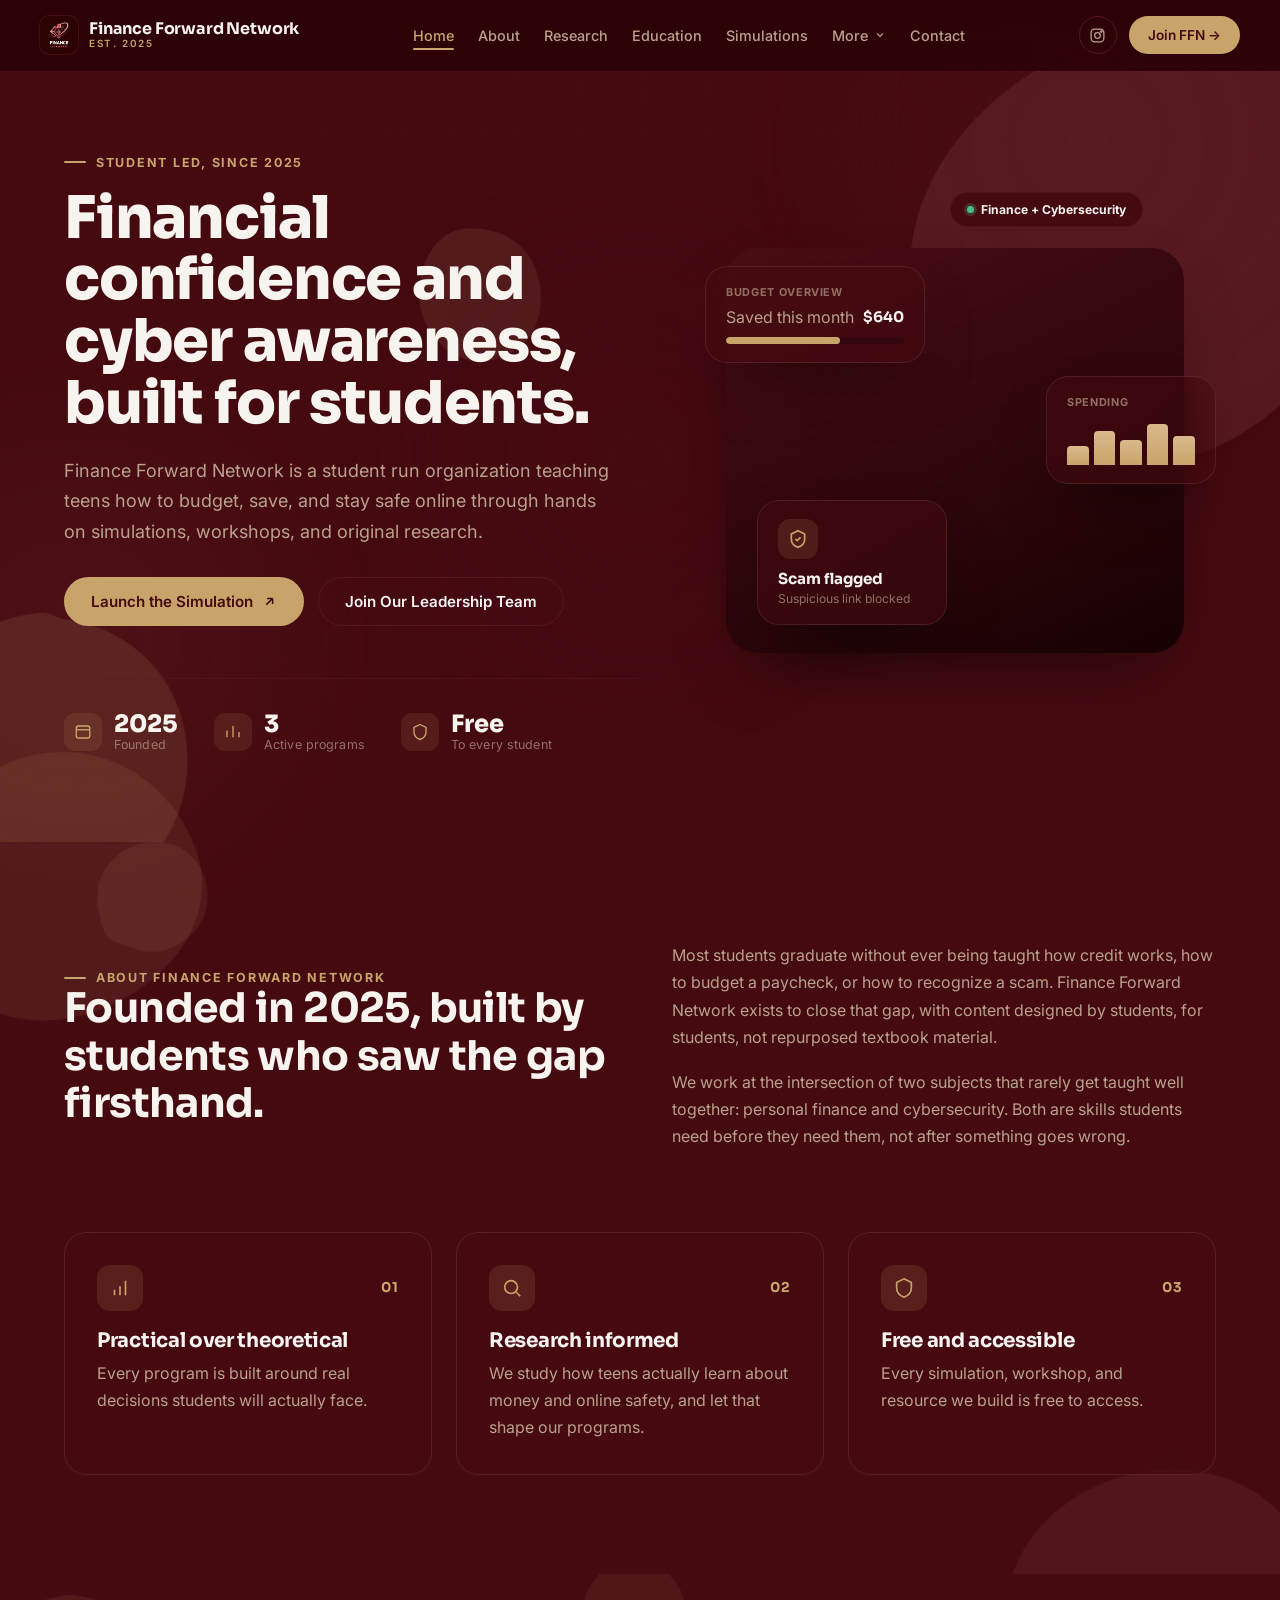
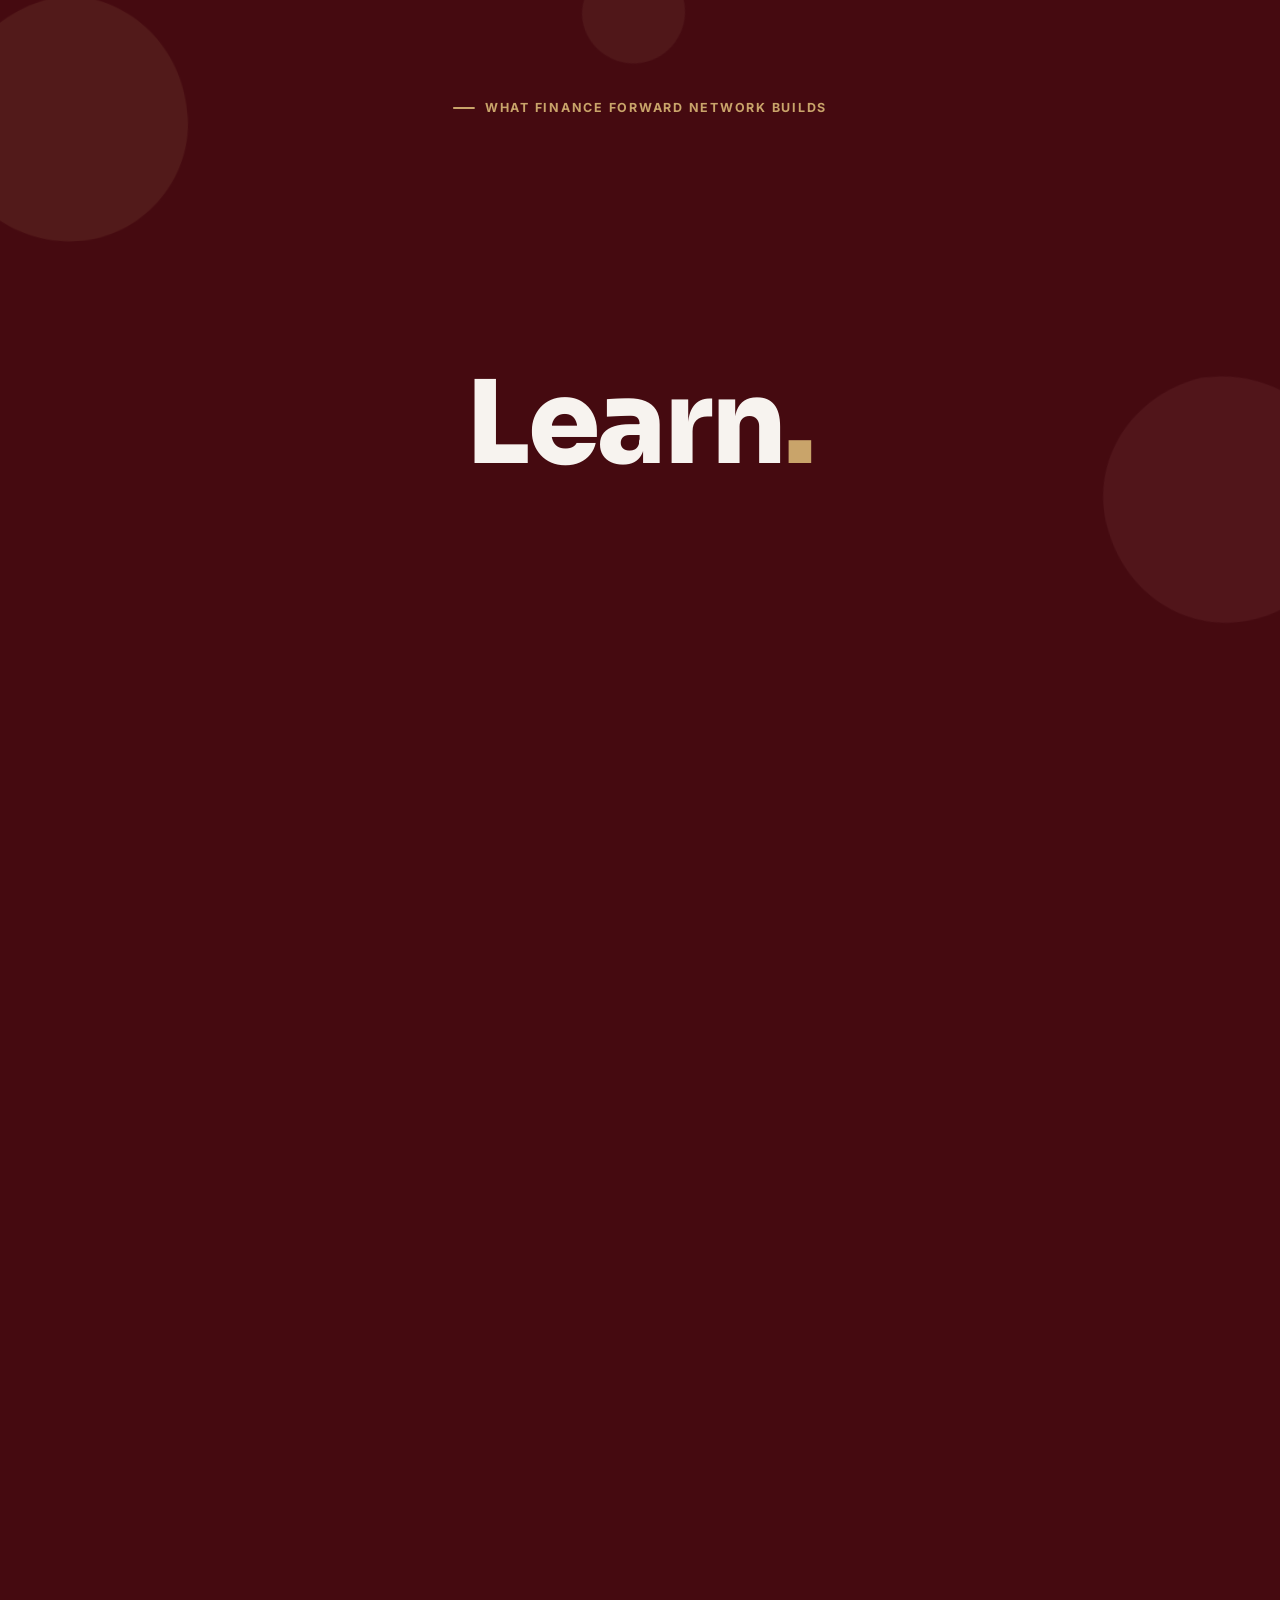
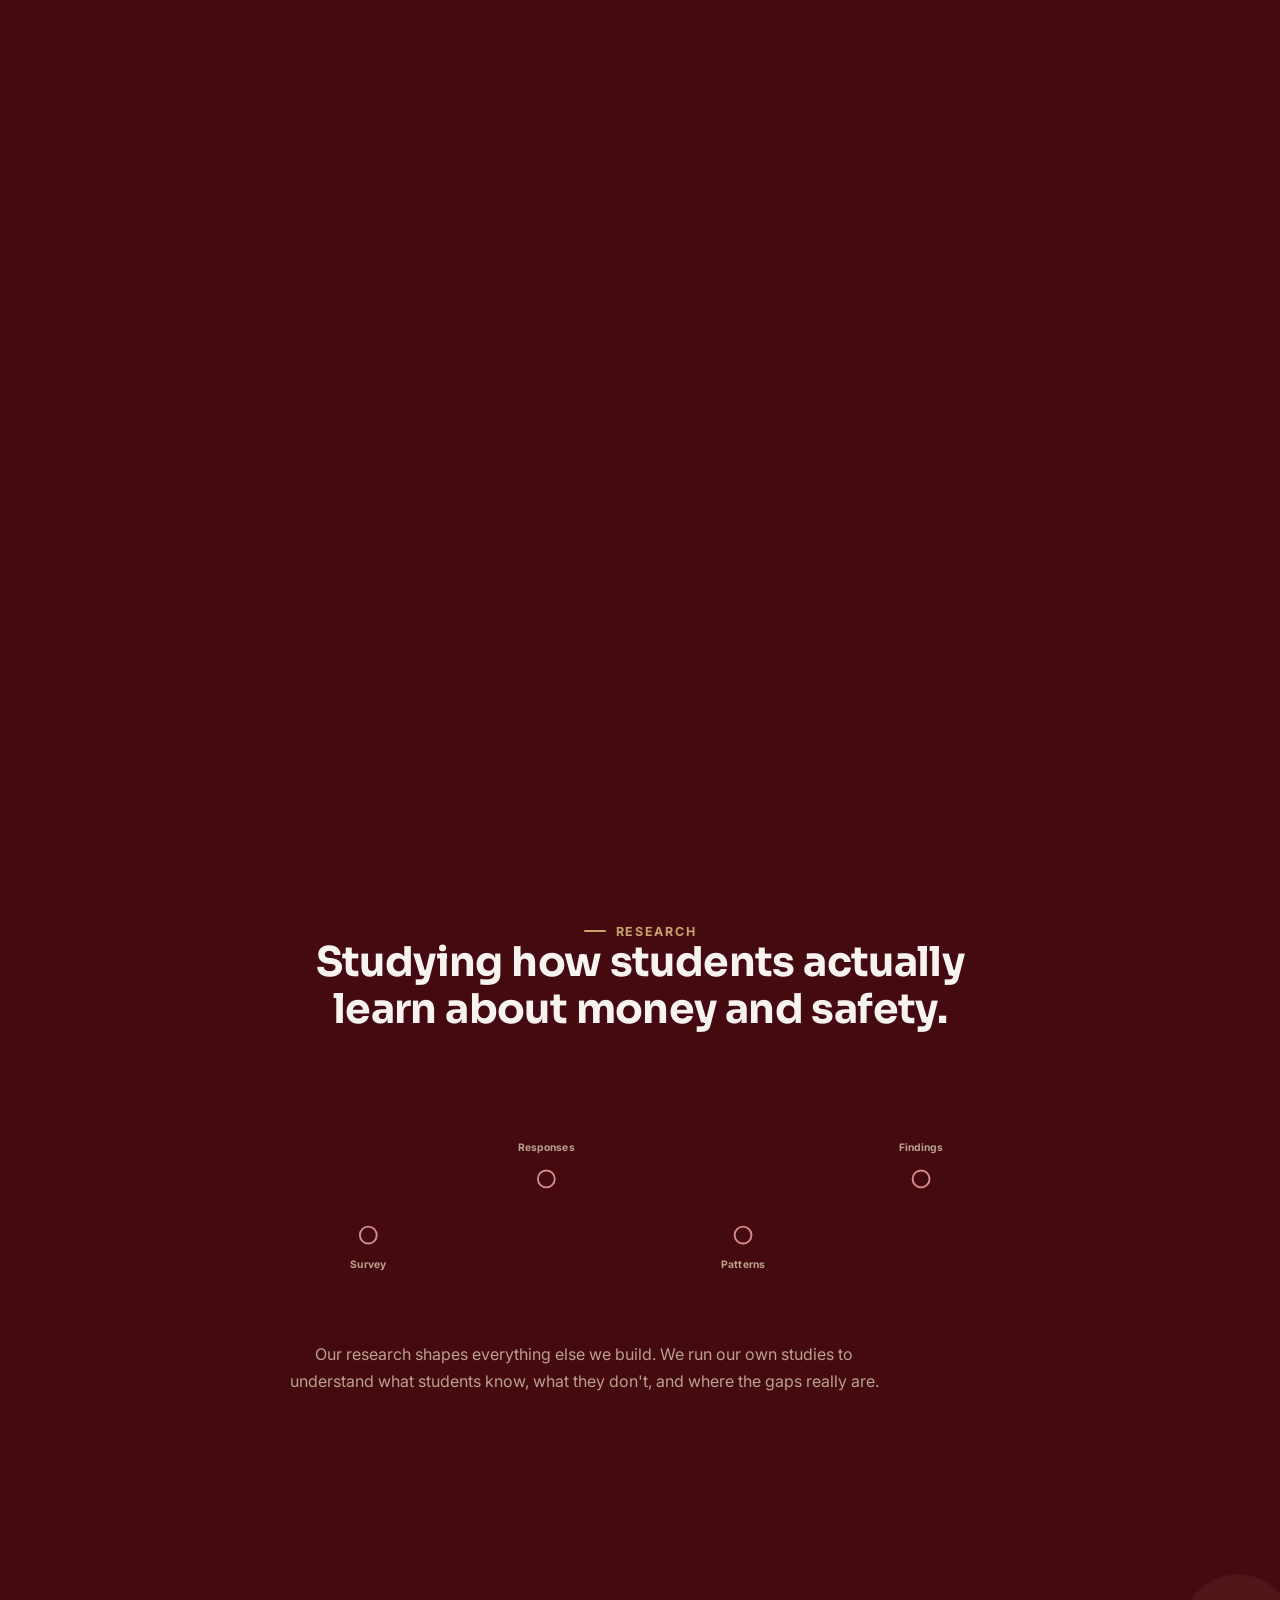
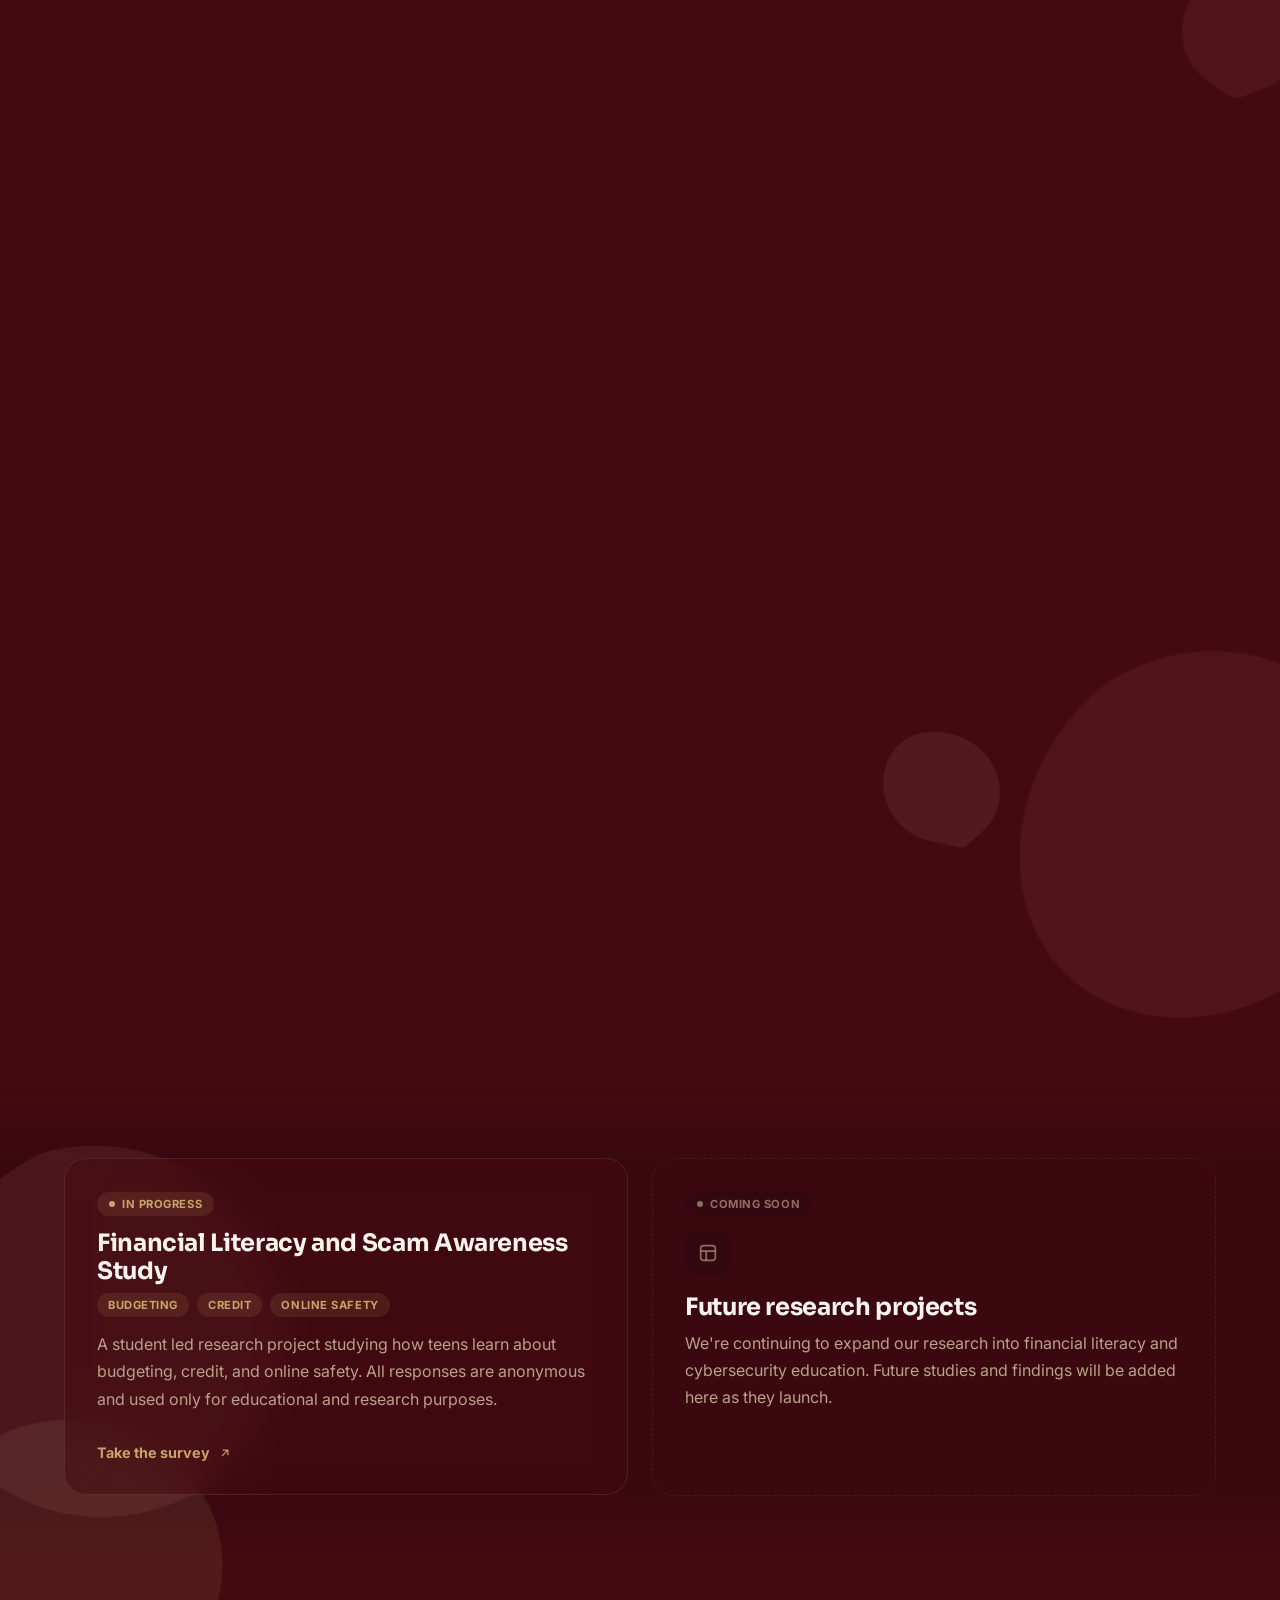
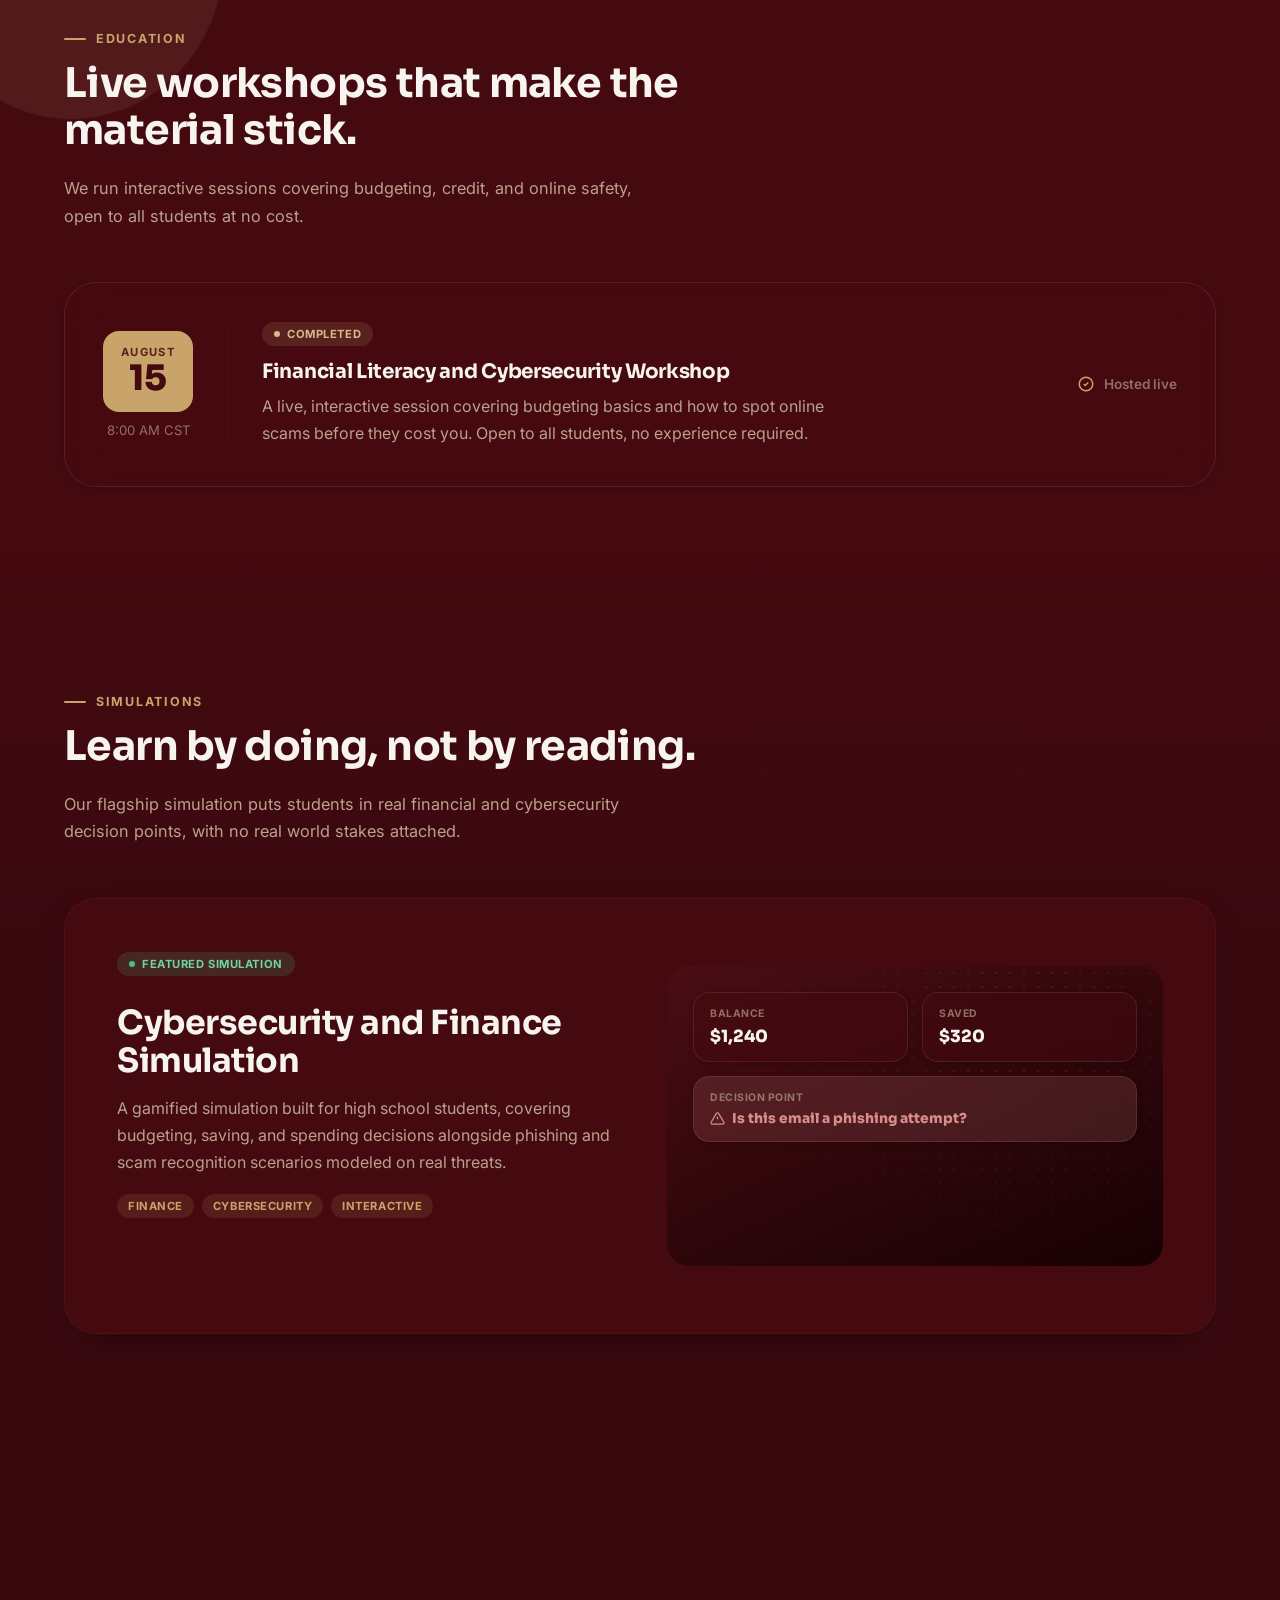
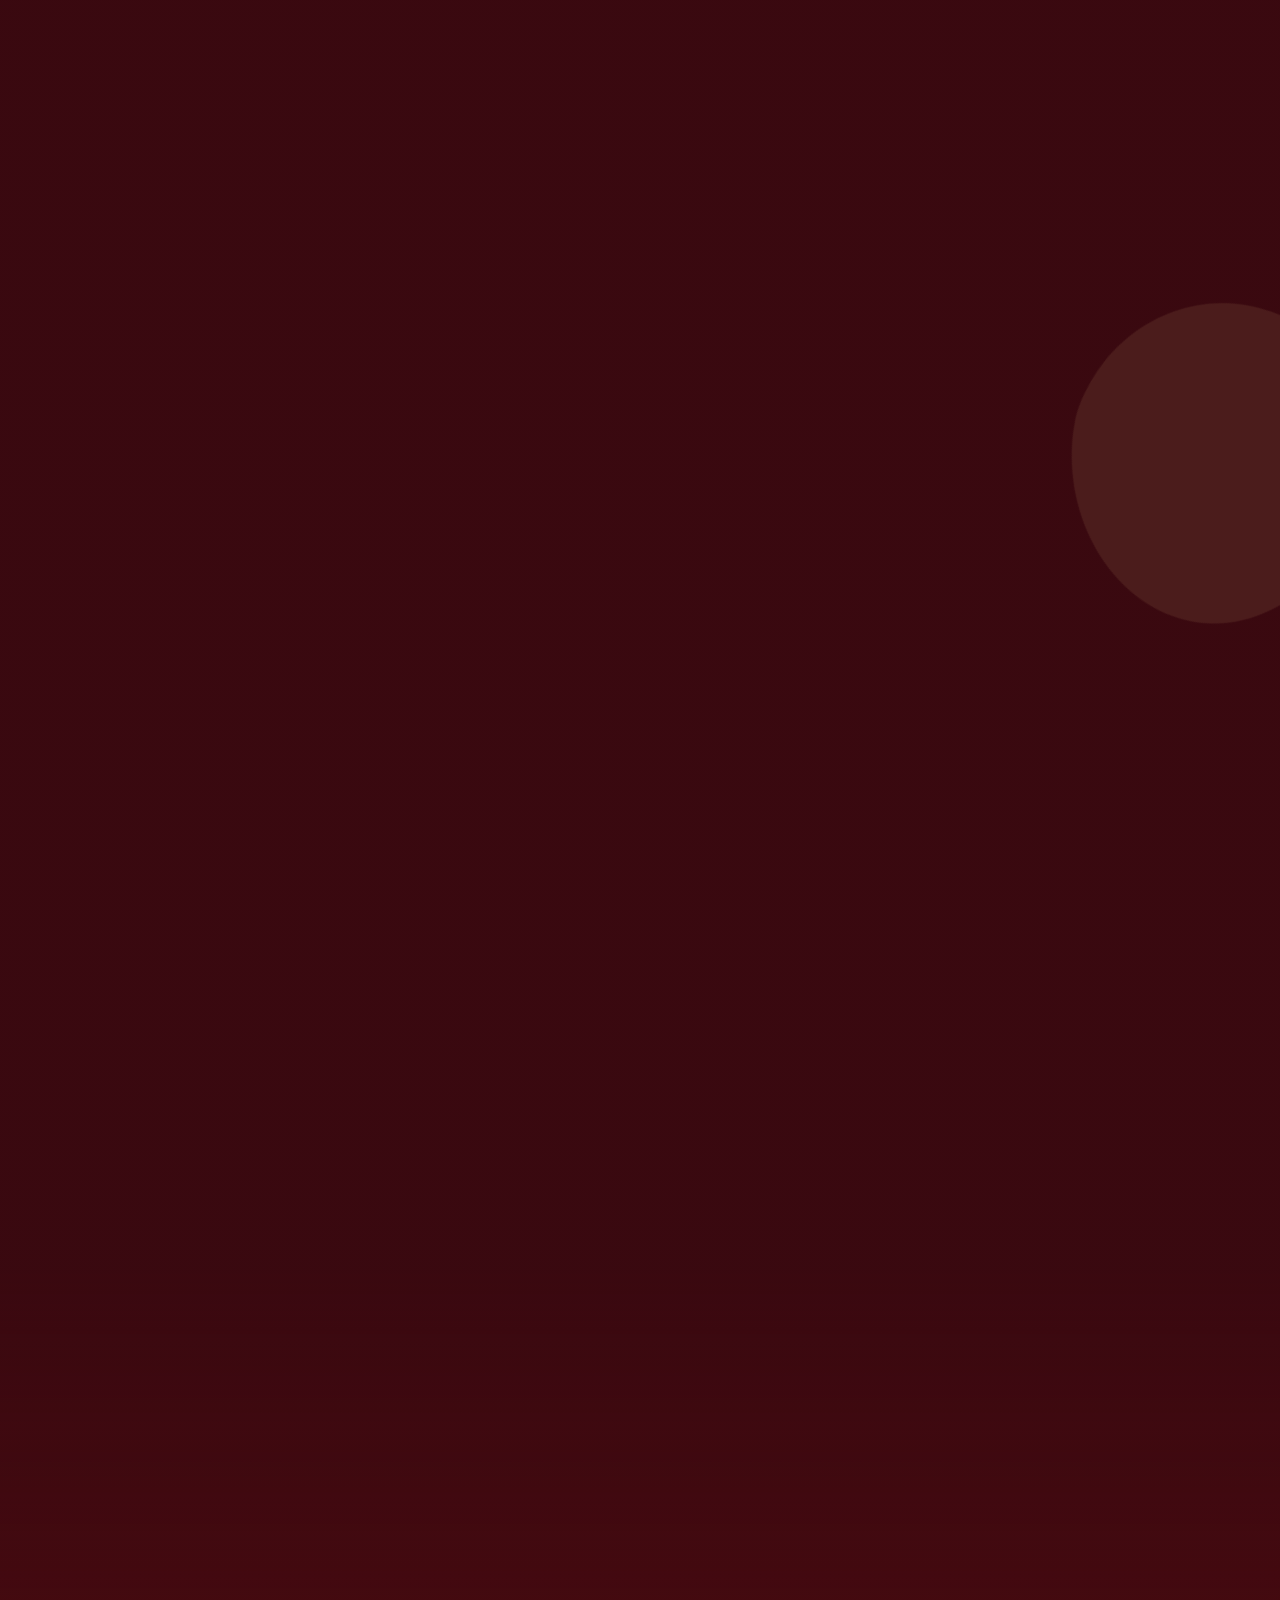
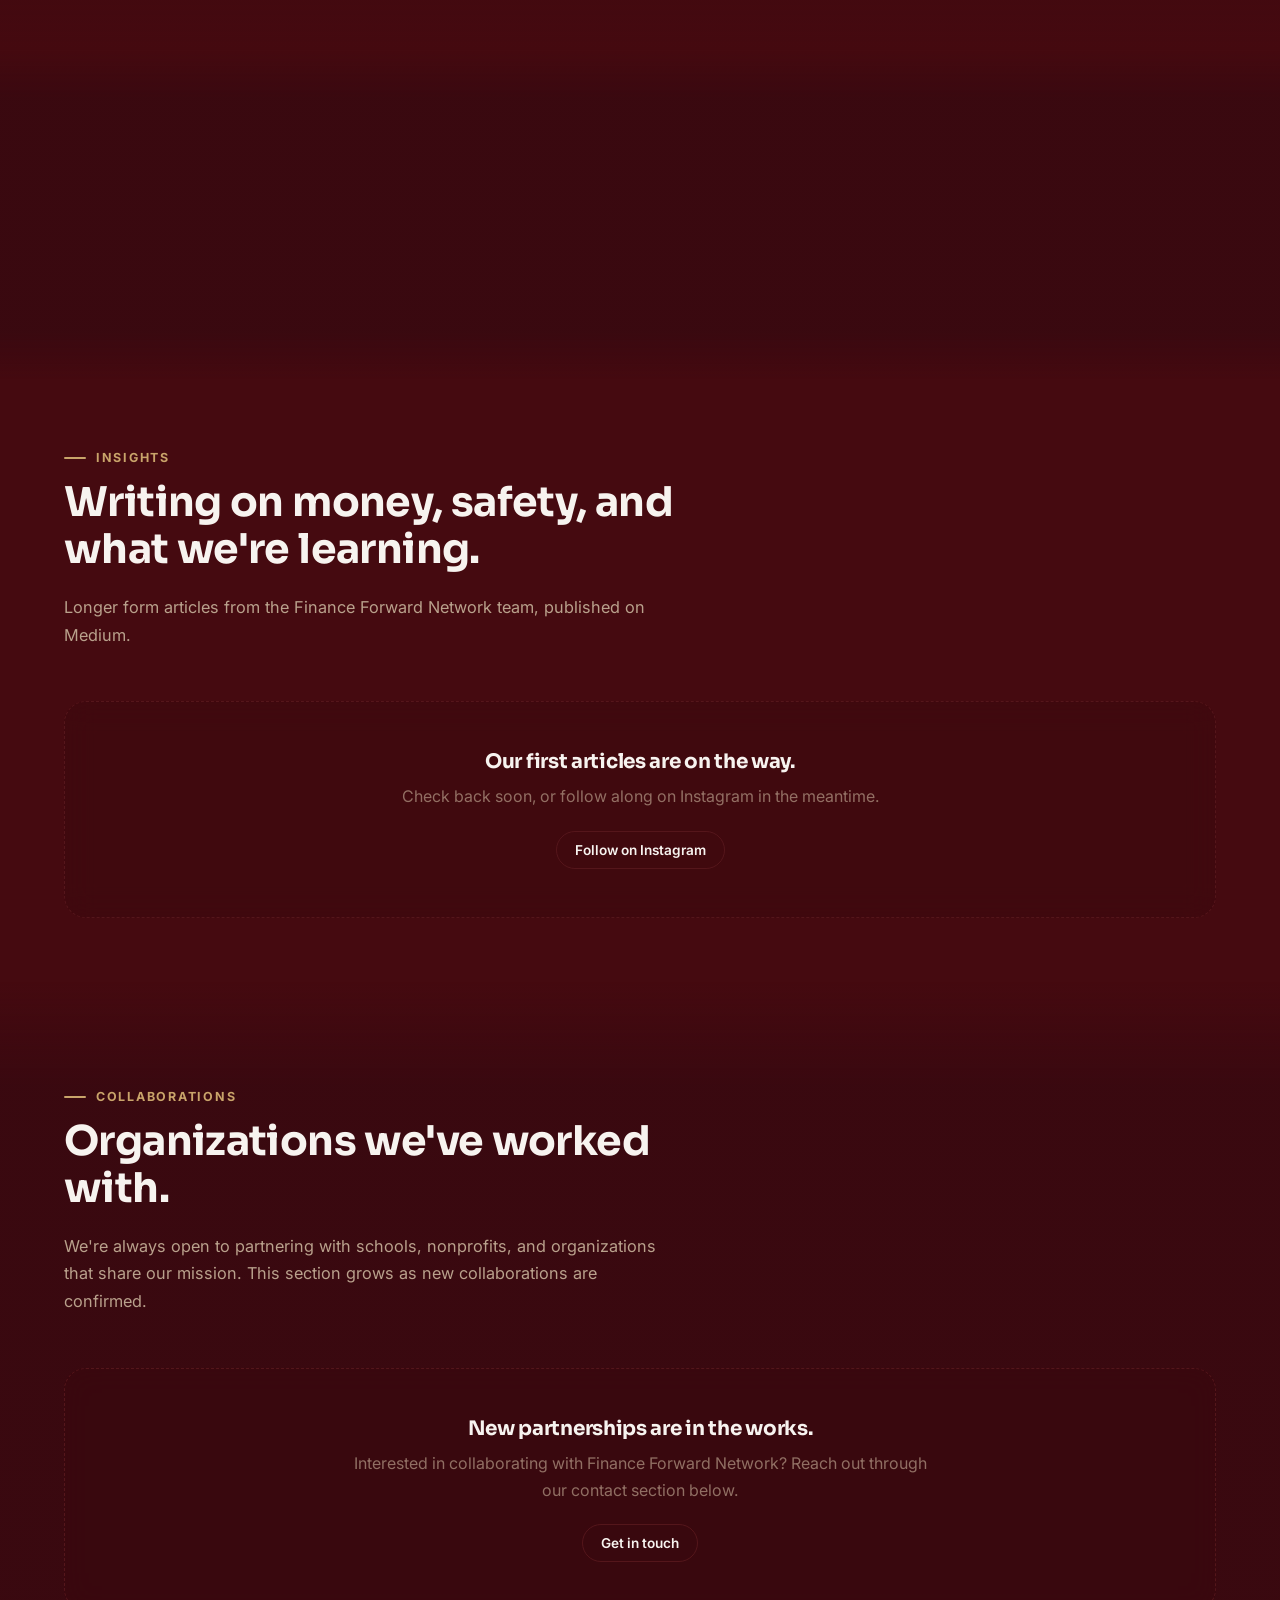
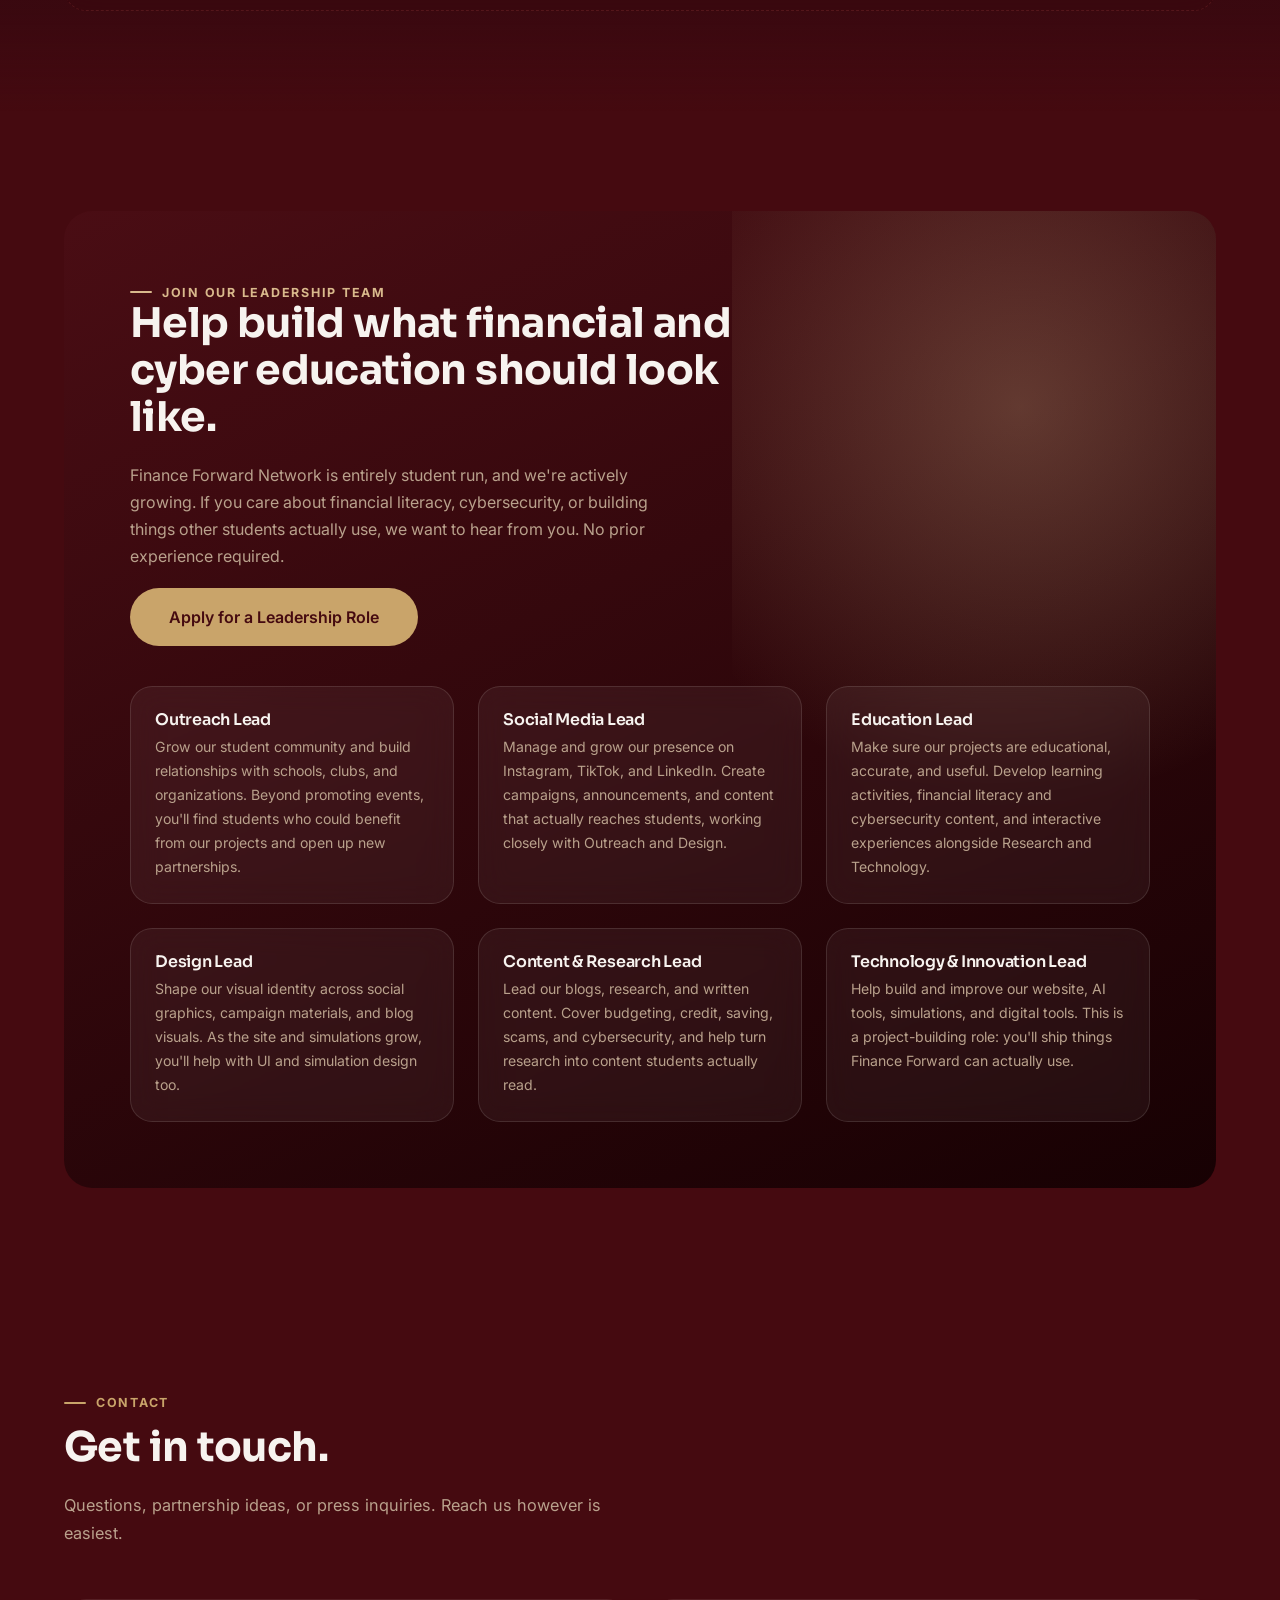
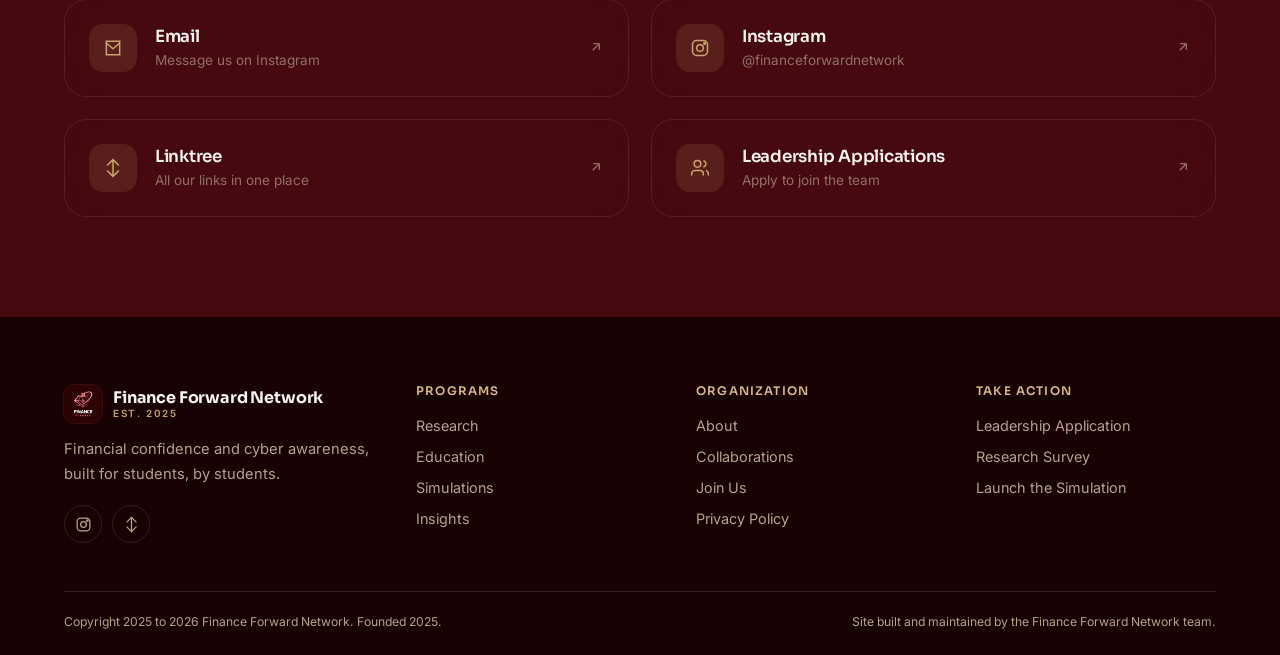
==== index.html @ 1847cddd "first commit" ====
<!DOCTYPE html>
<html lang="en">
<head>
<meta charset="UTF-8">
<meta name="viewport" content="width=device-width, initial-scale=1.0">
<title>Finance Forward Network | Financial Literacy and Cybersecurity for Students</title>
<meta name="description" content="Finance Forward Network is a student led organization building financial literacy and cybersecurity education through research, workshops, and simulations.">
<link rel="icon" href="assets/brand/logo.jpg">
<link rel="stylesheet" href="css/styles.css">
</head>
<body>

<div class="bg-field" aria-hidden="true">
  <div class="grid-pattern"></div>
  <div class="glow-a"></div>
  <div class="glow-b"></div>
</div>

<div class="scroll-progress" aria-hidden="true"><div class="scroll-progress-fill" id="scroll-progress-fill"></div></div>

<header class="site-header">
  <nav class="nav container">
    <a href="#home" class="brand">
      <img src="assets/brand/logo.jpg" alt="Finance Forward Network logo" class="brand-logo">
      <span class="brand-word">Finance Forward Network<span>Est. 2025</span></span>
    </a>

    <ul class="nav-links">
      <li><a href="#home" aria-current="page">Home</a></li>
      <li><a href="#about">About</a></li>
      <li><a href="#research">Research</a></li>
      <li><a href="#education">Education</a></li>
      <li><a href="#simulations">Simulations</a></li>
      <li class="nav-item-more" id="more-item">
        <button class="more-toggle" id="more-toggle" aria-expanded="false" aria-haspopup="true">
          More
          <svg viewBox="0 0 24 24" fill="none" stroke="currentColor" stroke-width="2.4"><path d="M6 9l6 6 6-6"/></svg>
        </button>
        <ul class="more-menu" id="more-menu">
          <li><a href="#insights">Insights</a></li>
          <li><a href="#collaborations">Collaborations</a></li>
        </ul>
      </li>
      <li><a href="#contact">Contact</a></li>
    </ul>

    <div class="nav-right">
      <a class="icon-link" data-instagram-link href="https://www.instagram.com/financeforwardnetwork/" target="_blank" rel="noopener" aria-label="Finance Forward Network on Instagram">
        <svg viewBox="0 0 24 24" fill="none" stroke="currentColor" stroke-width="1.8"><rect x="3" y="3" width="18" height="18" rx="5"/><circle cx="12" cy="12" r="4"/><circle cx="17.5" cy="6.5" r="1"/></svg>
      </a>
      <a class="btn btn-primary btn-sm" href="https://docs.google.com/forms/d/e/1FAIpQLSdA3MazrX15SwbarwIDXdaefuyKzOkFEkI0WYdf3I9Tg4y8VA/viewform" target="_blank" rel="noopener">Join FFN →</a>
    </div>

    <button class="nav-toggle" id="nav-toggle" aria-label="Open menu" aria-expanded="false"><span></span></button>
  </nav>
</header>

<div class="nav-scrim" id="nav-scrim"></div>
<div class="mobile-panel" id="mobile-panel">
  <div class="mobile-panel-head">
    <a href="#home" class="brand">
      <img src="assets/brand/logo.jpg" alt="Finance Forward Network logo" class="brand-logo">
      <span class="brand-word">Finance Forward Network<span>Est. 2025</span></span>
    </a>
    <button class="mobile-close" id="mobile-close" aria-label="Close menu">
      <svg viewBox="0 0 24 24" fill="none" stroke="currentColor" stroke-width="1.8" width="18" height="18"><path d="M6 6l12 12M18 6L6 18"/></svg>
    </button>
  </div>
  <ul>
    <li><a href="#home">Home</a></li>
    <li><a href="#about">About</a></li>
    <li><a href="#research">Research</a></li>
    <li><a href="#education">Education</a></li>
    <li><a href="#simulations">Simulations</a></li>
    <li><a href="#insights">Insights</a></li>
    <li><a href="#collaborations">Collaborations</a></li>
    <li><a href="#contact">Contact</a></li>
  </ul>
  <a class="btn btn-primary btn-block" href="https://docs.google.com/forms/d/e/1FAIpQLSdA3MazrX15SwbarwIDXdaefuyKzOkFEkI0WYdf3I9Tg4y8VA/viewform" target="_blank" rel="noopener">Join FFN →</a>
  <div class="mobile-panel-social">
    <a class="icon-link" data-instagram-link href="https://www.instagram.com/financeforwardnetwork/" target="_blank" rel="noopener" aria-label="Instagram">
      <svg viewBox="0 0 24 24" fill="none" stroke="currentColor" stroke-width="1.8"><rect x="3" y="3" width="18" height="18" rx="5"/><circle cx="12" cy="12" r="4"/><circle cx="17.5" cy="6.5" r="1"/></svg>
    </a>
    <a class="icon-link" data-linktree-link href="https://linktr.ee/finance.forward99" target="_blank" rel="noopener" aria-label="Linktree">
      <svg viewBox="0 0 24 24" fill="none" stroke="currentColor" stroke-width="1.8"><path d="M12 2v20M5 9l7-7 7 7M5 15l7 7 7-7"/></svg>
    </a>
  </div>
</div>

<main>

  <!-- HOME / HERO -->
  <section class="hero" id="home">
    <div class="blob-layer" aria-hidden="true">
      <div class="blob blob-hero-1 blob-bg" data-speed="0.10"><div class="blob-inner blob-drift-a"><svg viewBox="0 0 600 600"><path fill="currentColor" d="M300,60 C420,60 540,150 560,280 C580,410 480,540 340,560 C200,580 80,480 60,340 C40,200 140,80 280,60 C286,59 294,60 300,60 Z"><animate attributeName="d" dur="13s" repeatCount="indefinite" calcMode="spline" keySplines="0.45 0 0.55 1;0.45 0 0.55 1;0.45 0 0.55 1" values="M300,60 C420,60 540,150 560,280 C580,410 480,540 340,560 C200,580 80,480 60,340 C40,200 140,80 280,60 C286,59 294,60 300,60 Z;M330,90 C450,60 560,160 550,290 C540,420 430,530 300,530 C170,530 60,440 70,310 C80,180 200,90 300,70 C310,68 322,88 330,90 Z;M270,100 C400,60 540,130 560,260 C580,390 490,520 350,550 C210,580 70,510 60,380 C50,250 140,140 260,110 C264,109 266,101 270,100 Z;M300,60 C420,60 540,150 560,280 C580,410 480,540 340,560 C200,580 80,480 60,340 C40,200 140,80 280,60 C286,59 294,60 300,60 Z"/></path></svg></div></div>
      <div class="blob blob-hero-2 blob-mid" data-speed="0.16"><div class="blob-inner blob-drift-b"><svg viewBox="0 0 600 600"><path fill="currentColor" d="M320,80 C440,100 520,200 520,320 C520,440 420,540 300,540 C180,540 70,450 70,320 C70,190 180,90 300,80 C306,79 314,79 320,80 Z"><animate attributeName="d" dur="10s" repeatCount="indefinite" calcMode="spline" keySplines="0.45 0 0.55 1;0.45 0 0.55 1;0.45 0 0.55 1" values="M320,80 C440,100 520,200 520,320 C520,440 420,540 300,540 C180,540 70,450 70,320 C70,190 180,90 300,80 C306,79 314,79 320,80 Z;M290,60 C410,50 530,130 540,260 C550,390 460,510 330,530 C200,550 70,470 60,340 C50,210 150,90 270,70 C277,69 283,61 290,60 Z;M340,110 C450,140 500,240 480,350 C460,460 350,530 240,510 C130,490 50,390 70,280 C90,170 190,90 300,90 C313,90 327,106 340,110 Z;M320,80 C440,100 520,200 520,320 C520,440 420,540 300,540 C180,540 70,450 70,320 C70,190 180,90 300,80 C306,79 314,79 320,80 Z"/></path></svg></div></div>
      <div class="blob blob-hero-3 blob-fg" data-speed="0.22"><div class="blob-inner blob-drift-e"><svg viewBox="0 0 400 400"><path fill="currentColor" d="M210,50 C300,60 360,140 350,220 C340,300 260,350 180,340 C100,330 40,260 50,180 C60,100 130,44 210,50 Z"><animate attributeName="d" dur="8s" repeatCount="indefinite" calcMode="spline" keySplines="0.45 0 0.55 1;0.45 0 0.55 1;0.45 0 0.55 1" values="M210,50 C300,60 360,140 350,220 C340,300 260,350 180,340 C100,330 40,260 50,180 C60,100 130,44 210,50 Z;M190,70 C270,50 340,120 340,200 C340,280 270,340 190,330 C110,320 50,250 60,170 C70,100 120,86 190,70 Z;M220,90 C290,110 320,190 300,260 C280,330 200,360 140,330 C80,300 50,220 80,150 C110,80 160,72 220,90 Z;M210,50 C300,60 360,140 350,220 C340,300 260,350 180,340 C100,330 40,260 50,180 C60,100 130,44 210,50 Z"/></path></svg></div></div>
    </div>
    <div class="hero-scroll-glow" aria-hidden="true"></div>
    <div class="container hero-inner">
      <div class="reveal is-visible">
        <span class="eyebrow">Student led, since 2025</span>
        <h1>Financial confidence and cyber awareness, built for students.</h1>
        <p class="hero-lede">Finance Forward Network is a student run organization teaching teens how to budget, save, and stay safe online through hands on simulations, workshops, and original research.</p>
        <div class="hero-actions">
          <a class="btn btn-primary" href="https://financeforwardsim.netlify.app/" target="_blank" rel="noopener">
            Launch the Simulation
            <svg viewBox="0 0 24 24" fill="none" stroke="currentColor" stroke-width="2.4"><path d="M7 17L17 7M17 7H8M17 7V16"/></svg>
          </a>
          <a class="btn btn-ghost" href="#join">Join Our Leadership Team</a>
        </div>
        <div class="hero-stats">
          <div class="hero-stat">
            <div class="hero-stat-icon"><svg viewBox="0 0 24 24" fill="none" stroke="currentColor" stroke-width="1.8"><rect x="3" y="4" width="18" height="16" rx="3"/><path d="M3 9h18"/></svg></div>
            <div><div class="num" data-count-to="2025">2025</div><div class="label">Founded</div></div>
          </div>
          <div class="hero-stat">
            <div class="hero-stat-icon"><svg viewBox="0 0 24 24" fill="none" stroke="currentColor" stroke-width="1.8"><path d="M4 19V10M12 19V4M20 19v-7"/></svg></div>
            <div><div class="num" data-count-to="3">3</div><div class="label">Active programs</div></div>
          </div>
          <div class="hero-stat">
            <div class="hero-stat-icon"><svg viewBox="0 0 24 24" fill="none" stroke="currentColor" stroke-width="1.8"><path d="M12 2l8 4v6c0 5-3.4 8.4-8 10-4.6-1.6-8-5-8-10V6l8-4z"/></svg></div>
            <div><div class="num">Free</div><div class="label">To every student</div></div>
          </div>
        </div>
      </div>

      <div class="hero-visual reveal is-visible reveal-delay-2" aria-hidden="true">
        <div class="hv-backdrop"></div>
        <div class="hv-pill">Finance + Cybersecurity</div>
        <div class="hv-card hv-budget" data-hv-card="budget"><div class="hv-tilt">
          <span class="hv-label">Budget Overview</span>
          <div class="hv-row"><span>Saved this month</span><span>$640</span></div>
          <div class="hv-bar-track"><div class="hv-bar-fill" style="width:64%;"></div></div>
        </div></div>
        <div class="hv-card hv-shield" data-hv-card="shield"><div class="hv-tilt">
          <div class="hv-shield-icon"><svg viewBox="0 0 24 24" fill="none" stroke="currentColor" stroke-width="2"><path d="M12 2l8 4v6c0 5-3.4 8.4-8 10-4.6-1.6-8-5-8-10V6l8-4z"/><path d="M9 12l2 2 4-4"/></svg></div>
          <div class="hv-title">Scam flagged</div>
          <div class="hv-sub">Suspicious link blocked</div>
        </div></div>
        <div class="hv-card hv-chart" data-hv-card="chart"><div class="hv-tilt">
          <span class="hv-label">Spending</span>
          <div class="hv-chart-bars">
            <span style="height:40%;"></span><span style="height:70%;"></span><span style="height:52%;"></span>
            <span style="height:85%;"></span><span style="height:60%;"></span>
          </div>
        </div></div>
      </div>
    </div>
  </section>

  <!-- ABOUT -->
  <section class="section" id="about">
    <div class="blob-layer" aria-hidden="true">
      <div class="blob blob-about-1 blob-bg" data-speed="0.07"><div class="blob-inner blob-drift-b"><svg viewBox="0 0 600 600"><path fill="currentColor" d="M280,90 C400,70 520,140 550,260 C580,380 500,500 370,540 C240,580 100,520 70,400 C40,280 120,150 240,100 C253,95 267,92 280,90 Z"><animate attributeName="d" dur="14s" repeatCount="indefinite" calcMode="spline" keySplines="0.45 0 0.55 1;0.45 0 0.55 1;0.45 0 0.55 1" values="M280,90 C400,70 520,140 550,260 C580,380 500,500 370,540 C240,580 100,520 70,400 C40,280 120,150 240,100 C253,95 267,92 280,90 Z;M240,110 C360,80 480,150 520,270 C560,390 470,500 340,540 C210,580 80,510 60,390 C40,270 120,140 240,110 Z;M310,70 C420,90 500,180 500,290 C500,400 420,500 310,510 C200,520 80,440 70,320 C60,200 150,60 260,60 C277,60 293,66 310,70 Z;M280,90 C400,70 520,140 550,260 C580,380 500,500 370,540 C240,580 100,520 70,400 C40,280 120,150 240,100 C253,95 267,92 280,90 Z"/></path></svg></div></div>
      <div class="blob blob-about-2 blob-mid" data-speed="0.13" data-flow-into="research"><div class="blob-inner blob-drift-c"><svg viewBox="0 0 600 600"><path fill="currentColor" d="M300,50 C440,40 560,140 570,280 C580,420 470,540 320,560 C170,580 40,470 40,320 C40,180 160,60 300,50 Z"><animate attributeName="d" dur="12s" repeatCount="indefinite" calcMode="spline" keySplines="0.45 0 0.55 1;0.45 0 0.55 1;0.45 0 0.55 1" values="M300,50 C440,40 560,140 570,280 C580,420 470,540 320,560 C170,580 40,470 40,320 C40,180 160,60 300,50 Z;M330,80 C460,90 550,190 540,320 C530,450 410,540 280,530 C150,520 40,410 50,280 C60,150 200,70 330,80 Z;M270,70 C400,50 520,130 540,260 C560,390 470,510 340,530 C210,550 70,470 60,340 C50,210 140,90 270,70 Z;M300,50 C440,40 560,140 570,280 C580,420 470,540 320,560 C170,580 40,470 40,320 C40,180 160,60 300,50 Z"/></path></svg></div></div>
      <div class="blob blob-about-3 blob-fg" data-speed="0.19"><div class="blob-inner blob-drift-d"><svg viewBox="0 0 300 300"><path fill="currentColor" d="M40,150 C40,80 100,30 170,40 C240,50 270,120 250,180 C230,240 150,270 100,240 C50,210 40,220 40,150 Z"><animate attributeName="d" dur="9s" repeatCount="indefinite" calcMode="spline" keySplines="0.45 0 0.55 1;0.45 0 0.55 1;0.45 0 0.55 1" values="M40,150 C40,80 100,30 170,40 C240,50 270,120 250,180 C230,240 150,270 100,240 C50,210 40,220 40,150 Z;M60,130 C70,60 150,30 210,60 C270,90 280,160 250,210 C220,260 130,270 90,230 C50,190 50,200 60,130 Z;M40,150 C40,80 100,30 170,40 C240,50 270,120 250,180 C230,240 150,270 100,240 C50,210 40,220 40,150 Z"/></path></svg></div></div>
    </div>
    <div class="container">
      <div class="split">
        <div class="reveal">
          <span class="eyebrow">About Finance Forward Network</span>
          <h2>Founded in 2025, built by students who saw the gap firsthand.</h2>
        </div>
        <div class="reveal reveal-delay-1">
          <p>Most students graduate without ever being taught how credit works, how to budget a paycheck, or how to recognize a scam. Finance Forward Network exists to close that gap, with content designed by students, for students, not repurposed textbook material.</p>
          <p>We work at the intersection of two subjects that rarely get taught well together: personal finance and cybersecurity. Both are skills students need before they need them, not after something goes wrong.</p>
        </div>
      </div>

      <div class="grid grid-3 feature-grid">
        <div class="card reveal reveal-delay-1">
          <div class="feature-head">
            <div class="card-icon"><svg viewBox="0 0 24 24" fill="none" stroke="currentColor" stroke-width="1.8"><path d="M12 20V10M18 20V4M6 20v-6"/></svg></div>
            <span class="feature-num">01</span>
          </div>
          <h4>Practical over theoretical</h4>
          <p style="margin:0;">Every program is built around real decisions students will actually face.</p>
        </div>
        <div class="card reveal reveal-delay-2">
          <div class="feature-head">
            <div class="card-icon"><svg viewBox="0 0 24 24" fill="none" stroke="currentColor" stroke-width="1.8"><circle cx="11" cy="11" r="7"/><path d="M21 21l-4.35-4.35"/></svg></div>
            <span class="feature-num">02</span>
          </div>
          <h4>Research informed</h4>
          <p style="margin:0;">We study how teens actually learn about money and online safety, and let that shape our programs.</p>
        </div>
        <div class="card reveal reveal-delay-3">
          <div class="feature-head">
            <div class="card-icon"><svg viewBox="0 0 24 24" fill="none" stroke="currentColor" stroke-width="1.8"><path d="M12 2l8 4v6c0 5-3.4 8.4-8 10-4.6-1.6-8-5-8-10V6l8-4z"/></svg></div>
            <span class="feature-num">03</span>
          </div>
          <h4>Free and accessible</h4>
          <p style="margin:0;">Every simulation, workshop, and resource we build is free to access.</p>
        </div>
      </div>
    </div>
  </section>

  <!-- BIG STATEMENT (pinned scroll moment) -->
  <section class="pin-section statement-pin" aria-label="Learn, practice, protect" data-state="learn">
    <div class="pin-sticky">
      <div class="blob-layer" aria-hidden="true">
        <div class="blob blob-statement-1 blob-bg" data-speed="0.05"><div class="blob-inner blob-drift-c"><svg viewBox="0 0 600 600"><path fill="currentColor" d="M320,80 C440,100 520,200 520,320 C520,440 420,540 300,540 C180,540 70,450 70,320 C70,190 180,90 300,80 C306,79 314,79 320,80 Z"><animate attributeName="d" dur="12s" repeatCount="indefinite" calcMode="spline" keySplines="0.45 0 0.55 1;0.45 0 0.55 1;0.45 0 0.55 1" values="M320,80 C440,100 520,200 520,320 C520,440 420,540 300,540 C180,540 70,450 70,320 C70,190 180,90 300,80 C306,79 314,79 320,80 Z;M290,60 C420,70 500,160 500,290 C500,420 400,530 280,520 C160,510 60,410 70,280 C80,150 170,60 290,60 Z;M320,80 C440,100 520,200 520,320 C520,440 420,540 300,540 C180,540 70,450 70,320 C70,190 180,90 300,80 C306,79 314,79 320,80 Z"/></path></svg></div></div>
        <div class="blob blob-statement-2 blob-mid" data-speed="0.09"><div class="blob-inner blob-drift-a"><svg viewBox="0 0 600 600"><path fill="currentColor" d="M300,60 C420,60 540,150 560,280 C580,410 480,540 340,560 C200,580 80,480 60,340 C40,200 140,80 280,60 C286,59 294,60 300,60 Z"><animate attributeName="d" dur="10s" repeatCount="indefinite" calcMode="spline" keySplines="0.45 0 0.55 1;0.45 0 0.55 1;0.45 0 0.55 1" values="M300,60 C420,60 540,150 560,280 C580,410 480,540 340,560 C200,580 80,480 60,340 C40,200 140,80 280,60 C286,59 294,60 300,60 Z;M330,90 C450,110 540,210 530,330 C520,450 420,540 300,530 C180,520 70,420 80,300 C90,180 200,80 320,90 Z;M300,60 C420,60 540,150 560,280 C580,410 480,540 340,560 C200,580 80,480 60,340 C40,200 140,80 280,60 C286,59 294,60 300,60 Z"/></path></svg></div></div>
        <div class="blob blob-statement-3 blob-fg" data-speed="0.15"><div class="blob-inner blob-drift-e"><svg viewBox="0 0 300 300"><path fill="currentColor" d="M150,40 C210,40 260,90 260,150 C260,210 210,260 150,260 C90,260 40,210 40,150 C40,90 100,40 150,40 Z"><animate attributeName="d" dur="7s" repeatCount="indefinite" calcMode="spline" keySplines="0.45 0 0.55 1;0.45 0 0.55 1;0.45 0 0.55 1" values="M150,40 C210,40 260,90 260,150 C260,210 210,260 150,260 C90,260 40,210 40,150 C40,90 100,40 150,40 Z;M170,60 C220,70 250,120 240,180 C230,240 170,270 120,250 C70,230 40,170 60,120 C80,70 130,55 170,60 Z;M150,40 C210,40 260,90 260,150 C260,210 210,260 150,260 C90,260 40,210 40,150 C40,90 100,40 150,40 Z"/></path></svg></div></div>
      </div>

      <!-- ambient state visual: builds up as LEARN -> PRACTICE -> PROTECT -->
      <div class="statement-visual" aria-hidden="true">
        <svg class="statement-rotating-text" viewBox="0 0 240 240">
          <defs><path id="statementRingPath" d="M120,120 m-98,0 a98,98 0 1,1 196,0 a98,98 0 1,1 -196,0"/></defs>
          <text font-size="9.5" letter-spacing="3.2" fill="currentColor">
            <textPath href="#statementRingPath" startOffset="0%">LEARN &#8226; PRACTICE &#8226; PROTECT &#8226; LEARN &#8226; PRACTICE &#8226; PROTECT &#8226;</textPath>
          </text>
        </svg>
        <div class="statement-ring ring-1"></div>
        <div class="statement-ring ring-2"></div>
        <div class="statement-dot"></div>
        <div class="statement-dot"></div>
        <div class="statement-dot"></div>
        <div class="statement-dot"></div>
        <div class="statement-shield">
          <svg viewBox="0 0 24 24" fill="none" stroke="currentColor" stroke-width="1.6"><path d="M12 2l8 4v6c0 5-3.4 8.4-8 10-4.6-1.6-8-5-8-10V6l8-4z"/><path d="M9 12l2 2 4-4"/></svg>
        </div>
      </div>

      <span class="eyebrow statement-eyebrow">What Finance Forward Network builds</span>
      <h2 class="statement-word" data-word="1">Learn<span>.</span></h2>
      <h2 class="statement-word" data-word="2">Practice<span>.</span></h2>
      <h2 class="statement-word" data-word="3">Protect<span>.</span></h2>
      <div class="section-divider" aria-hidden="true">
        <svg viewBox="0 0 1440 80" preserveAspectRatio="none"><path fill="var(--bg-alt)" d="M0,40 C240,90 360,0 600,20 C840,40 960,80 1200,50 C1320,35 1380,45 1440,40 L1440,80 L0,80 Z"/></svg>
      </div>
    </div>
  </section>

  <!-- RESEARCH — pinned scroll-build diagram, then resolves into the research grid below -->
  <section class="pin-section research-pin" id="research" aria-label="Research, built as you scroll">
    <div class="pin-sticky">
      <div class="blob-layer" aria-hidden="true">
        <div class="blob blob-research-2 blob-mid" data-speed="0.08"><div class="blob-inner blob-drift-b"><svg viewBox="0 0 600 600"><path fill="currentColor" d="M300,60 C420,60 540,150 560,280 C580,410 480,540 340,560 C200,580 80,480 60,340 C40,200 140,80 280,60 C286,59 294,60 300,60 Z"><animate attributeName="d" dur="11s" repeatCount="indefinite" calcMode="spline" keySplines="0.45 0 0.55 1;0.45 0 0.55 1;0.45 0 0.55 1" values="M300,60 C420,60 540,150 560,280 C580,410 480,540 340,560 C200,580 80,480 60,340 C40,200 140,80 280,60 C286,59 294,60 300,60 Z;M270,80 C390,60 500,140 520,270 C540,400 450,520 320,530 C190,540 70,450 70,320 C70,190 160,90 270,80 Z;M300,60 C420,60 540,150 560,280 C580,410 480,540 340,560 C200,580 80,480 60,340 C40,200 140,80 280,60 C286,59 294,60 300,60 Z"/></path></svg></div></div>
        <div class="blob blob-research-3 blob-fg" data-speed="0.14"><div class="blob-inner blob-drift-d"><svg viewBox="0 0 300 300"><path fill="currentColor" d="M60,150 C60,90 110,40 170,50 C230,60 260,120 240,180 C220,240 150,270 100,240 C60,216 60,210 60,150 Z"><animate attributeName="d" dur="9s" repeatCount="indefinite" calcMode="spline" keySplines="0.45 0 0.55 1;0.45 0 0.55 1;0.45 0 0.55 1" values="M60,150 C60,90 110,40 170,50 C230,60 260,120 240,180 C220,240 150,270 100,240 C60,216 60,210 60,150 Z;M80,130 C90,70 160,40 210,70 C260,100 270,160 240,210 C210,260 130,270 90,230 C50,190 70,190 80,130 Z;M60,150 C60,90 110,40 170,50 C230,60 260,120 240,180 C220,240 150,270 100,240 C60,216 60,210 60,150 Z"/></path></svg></div></div>
      </div>
      <div class="container research-build">
        <span class="eyebrow">Research</span>
        <h2>Studying how students actually learn about money and safety.</h2>
        <svg class="research-diagram" viewBox="0 0 760 240" aria-hidden="true">
          <path class="rd-line" data-phase="1" pathLength="100" d="M90,150 C160,150 190,90 260,90"></path>
          <path class="rd-line" data-phase="2.4" pathLength="100" d="M300,90 C370,90 400,150 470,150"></path>
          <path class="rd-line" data-phase="3.8" pathLength="100" d="M510,150 C580,150 610,90 680,90"></path>
          <circle class="rd-pulse" data-phase="1" cx="90" cy="150" r="16"></circle>
          <circle class="rd-node" data-phase="1" cx="90" cy="150" r="9"></circle>
          <text class="rd-label" data-phase="1" x="90" y="185" text-anchor="middle">Survey</text>
          <circle class="rd-pulse" data-phase="2.4" cx="280" cy="90" r="16"></circle>
          <circle class="rd-node" data-phase="2.4" cx="280" cy="90" r="9"></circle>
          <text class="rd-label" data-phase="2.4" x="280" y="60" text-anchor="middle">Responses</text>
          <circle class="rd-pulse" data-phase="3.8" cx="490" cy="150" r="16"></circle>
          <circle class="rd-node" data-phase="3.8" cx="490" cy="150" r="9"></circle>
          <text class="rd-label" data-phase="3.8" x="490" y="185" text-anchor="middle">Patterns</text>
          <circle class="rd-pulse" data-phase="5" cx="680" cy="90" r="16"></circle>
          <circle class="rd-node" data-phase="5" cx="680" cy="90" r="9"></circle>
          <text class="rd-label" data-phase="5" x="680" y="60" text-anchor="middle">Findings</text>
        </svg>
        <p>Our research shapes everything else we build. We run our own studies to understand what students know, what they don't, and where the gaps really are.</p>
      </div>
    </div>
  </section>

  <section class="section section-tight section-alt">
    <div class="blob-layer" aria-hidden="true">
      <div class="blob blob-research-1 blob-bg" data-speed="0.06"><div class="blob-inner blob-drift-a"><svg viewBox="0 0 600 600"><path fill="currentColor" d="M280,90 C400,70 520,140 550,260 C580,380 500,500 370,540 C240,580 100,520 70,400 C40,280 120,150 240,100 C253,95 267,92 280,90 Z"><animate attributeName="d" dur="14s" repeatCount="indefinite" calcMode="spline" keySplines="0.45 0 0.55 1;0.45 0 0.55 1;0.45 0 0.55 1" values="M280,90 C400,70 520,140 550,260 C580,380 500,500 370,540 C240,580 100,520 70,400 C40,280 120,150 240,100 C253,95 267,92 280,90 Z;M250,110 C370,90 490,160 510,280 C530,400 440,510 320,540 C200,570 70,500 60,380 C50,260 130,130 250,110 Z;M280,90 C400,70 520,140 550,260 C580,380 500,500 370,540 C240,580 100,520 70,400 C40,280 120,150 240,100 C253,95 267,92 280,90 Z"/></path></svg></div></div>
    </div>
    <div class="container">
      <div class="grid grid-2">
        <div class="card reveal reveal-delay-1">
          <span class="status status-progress">In progress</span>
          <h3>Financial Literacy and Scam Awareness Study</h3>
          <div class="tag-row">
            <span class="tag">Budgeting</span><span class="tag">Credit</span><span class="tag">Online Safety</span>
          </div>
          <p>A student led research project studying how teens learn about budgeting, credit, and online safety. All responses are anonymous and used only for educational and research purposes.</p>
          <a class="card-link" href="https://forms.gle/HcCfE6gbRhLTy4Ly8" target="_blank" rel="noopener">
            Take the survey
            <svg viewBox="0 0 24 24" fill="none" stroke="currentColor" stroke-width="2"><path d="M7 17L17 7M17 7H8M17 7V16"/></svg>
          </a>
        </div>
        <div class="card card-muted reveal reveal-delay-2">
          <span class="status status-soon">Coming soon</span>
          <div class="card-icon"><svg viewBox="0 0 24 24" fill="none" stroke="currentColor" stroke-width="1.8"><rect x="4" y="4" width="16" height="16" rx="3"/><path d="M4 10h16M10 20V10"/></svg></div>
          <h3>Future research projects</h3>
          <p style="margin:0;">We're continuing to expand our research into financial literacy and cybersecurity education. Future studies and findings will be added here as they launch.</p>
        </div>
      </div>
    </div>
  </section>

  <!-- EDUCATION -->
  <section class="section section-tight" id="education">
    <div class="blob-layer" aria-hidden="true">
      <div class="blob blob-education-1 blob-bg" data-speed="0.06"><div class="blob-inner blob-drift-b"><svg viewBox="0 0 600 600"><path fill="currentColor" d="M300,60 C420,60 540,150 560,280 C580,410 480,540 340,560 C200,580 80,480 60,340 C40,200 140,80 280,60 C286,59 294,60 300,60 Z"><animate attributeName="d" dur="15s" repeatCount="indefinite" calcMode="spline" keySplines="0.45 0 0.55 1;0.45 0 0.55 1;0.45 0 0.55 1" values="M300,60 C420,60 540,150 560,280 C580,410 480,540 340,560 C200,580 80,480 60,340 C40,200 140,80 280,60 C286,59 294,60 300,60 Z;M260,80 C380,60 500,140 530,270 C560,400 460,520 330,540 C200,560 70,480 60,350 C50,220 140,100 260,80 Z;M300,60 C420,60 540,150 560,280 C580,410 480,540 340,560 C200,580 80,480 60,340 C40,200 140,80 280,60 C286,59 294,60 300,60 Z"/></path></svg></div></div>
      <div class="blob blob-education-2 blob-fg" data-speed="0.17"><div class="blob-inner blob-drift-e"><svg viewBox="0 0 260 260"><path fill="currentColor" d="M50,130 C50,70 100,30 150,40 C200,50 230,100 210,150 C190,200 130,230 90,200 C50,170 50,190 50,130 Z"><animate attributeName="d" dur="8s" repeatCount="indefinite" calcMode="spline" keySplines="0.45 0 0.55 1;0.45 0 0.55 1;0.45 0 0.55 1" values="M50,130 C50,70 100,30 150,40 C200,50 230,100 210,150 C190,200 130,230 90,200 C50,170 50,190 50,130 Z;M70,110 C80,60 140,30 180,60 C220,90 220,150 190,190 C160,230 100,230 70,190 C40,150 60,160 70,110 Z;M50,130 C50,70 100,30 150,40 C200,50 230,100 210,150 C190,200 130,230 90,200 C50,170 50,190 50,130 Z"/></path></svg></div></div>
    </div>
    <div class="container">
      <div class="section-head reveal">
        <span class="eyebrow">Education</span>
        <h2>Live workshops that make the material stick.</h2>
        <p>We run interactive sessions covering budgeting, credit, and online safety, open to all students at no cost.</p>
      </div>
      <div class="event-card" id="education-event-card">
        <div class="event-date">
          <div class="event-date-block">
            <div class="month">August</div>
            <div class="day">15</div>
          </div>
          <div class="time">8:00 AM CST</div>
        </div>
        <div class="event-body">
          <span class="status status-done">Completed</span>
          <h4>Financial Literacy and Cybersecurity Workshop</h4>
          <p style="margin-bottom:0;">A live, interactive session covering budgeting basics and how to spot online scams before they cost you. Open to all students, no experience required.</p>
        </div>
        <span class="event-completed-note">
          <svg viewBox="0 0 24 24" fill="none" stroke="currentColor" stroke-width="2"><path d="M9 12l2 2 4-4"/><circle cx="12" cy="12" r="9"/></svg>
          Hosted live
        </span>
      </div>
    </div>
  </section>

  <!-- SIMULATIONS (pinned scroll reveal) -->
  <section class="section section-alt pin-section sim-pin" id="simulations">
    <div class="blob-layer" aria-hidden="true">
      <div class="blob blob-sim-1 blob-bg" data-speed="0.08"><div class="blob-inner blob-drift-a"><svg viewBox="0 0 600 600"><path fill="currentColor" d="M320,80 C440,100 520,200 520,320 C520,440 420,540 300,540 C180,540 70,450 70,320 C70,190 180,90 300,80 C306,79 314,79 320,80 Z"><animate attributeName="d" dur="14s" repeatCount="indefinite" calcMode="spline" keySplines="0.45 0 0.55 1;0.45 0 0.55 1;0.45 0 0.55 1" values="M320,80 C440,100 520,200 520,320 C520,440 420,540 300,540 C180,540 70,450 70,320 C70,190 180,90 300,80 C306,79 314,79 320,80 Z;M290,100 C400,80 500,170 510,290 C520,410 430,520 310,520 C190,520 80,430 80,310 C80,190 180,110 290,100 Z;M320,80 C440,100 520,200 520,320 C520,440 420,540 300,540 C180,540 70,450 70,320 C70,190 180,90 300,80 C306,79 314,79 320,80 Z"/></path></svg></div></div>
      <div class="blob blob-sim-2 blob-mid" data-speed="0.13"><div class="blob-inner blob-drift-b"><svg viewBox="0 0 600 600"><path fill="currentColor" d="M280,90 C400,70 520,140 550,260 C580,380 500,500 370,540 C240,580 100,520 70,400 C40,280 120,150 240,100 C253,95 267,92 280,90 Z"><animate attributeName="d" dur="12s" repeatCount="indefinite" calcMode="spline" keySplines="0.45 0 0.55 1;0.45 0 0.55 1;0.45 0 0.55 1" values="M280,90 C400,70 520,140 550,260 C580,380 500,500 370,540 C240,580 100,520 70,400 C40,280 120,150 240,100 C253,95 267,92 280,90 Z;M250,110 C370,100 480,180 490,300 C500,420 400,520 280,520 C160,520 50,420 60,300 C70,180 160,110 250,110 Z;M280,90 C400,70 520,140 550,260 C580,380 500,500 370,540 C240,580 100,520 70,400 C40,280 120,150 240,100 C253,95 267,92 280,90 Z"/></path></svg></div></div>
      <div class="blob blob-sim-3 blob-fg" data-speed="0.20"><div class="blob-inner blob-drift-e"><svg viewBox="0 0 240 240"><path fill="currentColor" d="M50,120 C50,65 100,25 150,35 C200,45 220,100 200,150 C180,200 120,220 80,190 C40,160 50,175 50,120 Z"><animate attributeName="d" dur="7s" repeatCount="indefinite" calcMode="spline" keySplines="0.45 0 0.55 1;0.45 0 0.55 1;0.45 0 0.55 1" values="M50,120 C50,65 100,25 150,35 C200,45 220,100 200,150 C180,200 120,220 80,190 C40,160 50,175 50,120 Z;M70,100 C80,55 140,25 180,55 C220,85 220,140 190,180 C160,220 100,220 70,180 C40,140 60,145 70,100 Z;M50,120 C50,65 100,25 150,35 C200,45 220,100 200,150 C180,200 120,220 80,190 C40,160 50,175 50,120 Z"/></path></svg></div></div>
    </div>
    <div class="pin-sticky">
    <div class="container">
      <div class="section-head reveal">
        <span class="eyebrow">Simulations</span>
        <h2>Learn by doing, not by reading.</h2>
        <p>Our flagship simulation puts students in real financial and cybersecurity decision points, with no real world stakes attached.</p>
      </div>

      <div class="sim-feature reveal reveal-delay-1">
        <div>
          <span class="status status-live">Featured simulation</span>
          <h3>Cybersecurity and Finance Simulation</h3>
          <p>A gamified simulation built for high school students, covering budgeting, saving, and spending decisions alongside phishing and scam recognition scenarios modeled on real threats.</p>
          <div class="tag-row">
            <span class="tag">Finance</span><span class="tag">Cybersecurity</span><span class="tag">Interactive</span>
          </div>
          <a class="btn btn-primary" data-phase="9" href="https://financeforwardsim.netlify.app/" target="_blank" rel="noopener">
            Launch Simulation
            <svg viewBox="0 0 24 24" fill="none" stroke="currentColor" stroke-width="2.4"><path d="M7 17L17 7M17 7H8M17 7V16"/></svg>
          </a>
        </div>
        <div class="sim-visual">
          <div class="sim-mock">
            <div class="sim-mock-row" data-phase="1">
              <div class="sim-chip" data-phase="2"><span class="sc-label">Balance</span><span class="sc-value">$1,240</span></div>
              <div class="sim-chip" data-phase="3.5"><span class="sc-label">Saved</span><span class="sc-value">$320</span></div>
            </div>
            <div class="sim-chip alert" data-phase="5.5">
              <span class="sc-label">Decision point</span>
              <span class="sc-value"><svg viewBox="0 0 24 24" fill="none" stroke="currentColor" stroke-width="2"><path d="M12 9v4M12 17h.01M10.3 3.9L1.8 18a2 2 0 001.7 3h17a2 2 0 001.7-3L13.7 3.9a2 2 0 00-3.4 0z"/></svg> Is this email a phishing attempt?</span>
            </div>
            <div class="sim-progress-track" data-phase="7"><div class="sim-progress-fill"></div></div>
          </div>
        </div>
      </div>
    </div>
    </div>
  </section>

  <div class="section-alt" style="padding: 0 0 100px; position:relative;">
    <div class="container">
      <div class="card card-muted card-wide reveal reveal-delay-2">
        <div class="card-wide-icon"><svg viewBox="0 0 24 24" fill="none" stroke="currentColor" stroke-width="1.8"><rect x="5" y="11" width="14" height="9" rx="2"/><path d="M8 11V7a4 4 0 118 0v4"/></svg></div>
        <div>
          <span class="status status-soon">In development</span>
          <h3>Future simulations</h3>
          <p style="margin:0;">We're building out additional simulation modules as part of our ongoing educational and technology projects. New modules will appear here as they go live.</p>
        </div>
      </div>
    </div>
    <div class="section-divider" aria-hidden="true">
      <svg viewBox="0 0 1440 80" preserveAspectRatio="none"><path fill="var(--bg)" d="M0,45 C260,10 420,70 660,45 C900,20 1040,70 1260,40 C1340,28 1400,35 1440,38 L1440,80 L0,80 Z"/></svg>
    </div>
  </div>

  <!-- INSIGHTS / MEDIUM -->
  <section class="section section-tight" id="insights">
    <div class="container">
      <div class="section-head reveal">
        <span class="eyebrow">Insights</span>
        <h2>Writing on money, safety, and what we're learning.</h2>
        <p>Longer form articles from the Finance Forward Network team, published on Medium.</p>
      </div>
      <div class="grid grid-3" id="insights-grid"></div>
      <div class="empty-state reveal" id="insights-empty" style="display:none;">
        <h4>Our first articles are on the way.</h4>
        <p style="margin:10px auto 0;">Check back soon, or follow along on Instagram in the meantime.</p>
        <div style="margin-top:20px; display:flex; gap:12px; justify-content:center; flex-wrap:wrap;">
          <a class="btn btn-ghost btn-sm" id="medium-profile-link" href="#" style="display:none;" target="_blank" rel="noopener">Read on Medium</a>
          <a class="btn btn-ghost btn-sm" data-instagram-link href="#" target="_blank" rel="noopener">Follow on Instagram</a>
        </div>
      </div>
    </div>
  </section>

  <!-- COLLABORATIONS -->
  <section class="section section-alt" id="collaborations">
    <div class="container">
      <div class="section-head reveal">
        <span class="eyebrow">Collaborations</span>
        <h2>Organizations we've worked with.</h2>
        <p>We're always open to partnering with schools, nonprofits, and organizations that share our mission. This section grows as new collaborations are confirmed.</p>
      </div>
      <div class="grid grid-3" id="collab-grid"></div>
      <div class="empty-state reveal" id="collab-empty" style="display:none;">
        <h4>New partnerships are in the works.</h4>
        <p style="margin:10px auto 0;">Interested in collaborating with Finance Forward Network? Reach out through our contact section below.</p>
        <div style="margin-top:20px;">
          <a class="btn btn-ghost btn-sm" href="#contact">Get in touch</a>
        </div>
      </div>
    </div>
  </section>

  <!-- JOIN LEADERSHIP -->
  <section class="section" id="join">
    <div class="container">
      <div class="join-hero reveal-scale">
        <div class="blob-layer" aria-hidden="true">
          <div class="blob blob-join-1 blob-bg" data-speed="0.06"><div class="blob-inner blob-drift-c"><svg viewBox="0 0 600 600"><path fill="currentColor" d="M320,80 C440,100 520,200 520,320 C520,440 420,540 300,540 C180,540 70,450 70,320 C70,190 180,90 300,80 C306,79 314,79 320,80 Z"><animate attributeName="d" dur="13s" repeatCount="indefinite" calcMode="spline" keySplines="0.45 0 0.55 1;0.45 0 0.55 1;0.45 0 0.55 1" values="M320,80 C440,100 520,200 520,320 C520,440 420,540 300,540 C180,540 70,450 70,320 C70,190 180,90 300,80 C306,79 314,79 320,80 Z;M280,100 C400,90 500,190 500,310 C500,430 400,530 280,520 C160,510 70,410 80,290 C90,170 190,100 280,100 Z;M320,80 C440,100 520,200 520,320 C520,440 420,540 300,540 C180,540 70,450 70,320 C70,190 180,90 300,80 C306,79 314,79 320,80 Z"/></path></svg></div></div>
          <div class="blob blob-join-2 blob-fg" data-speed="0.15"><div class="blob-inner blob-drift-d"><svg viewBox="0 0 260 260"><path fill="currentColor" d="M50,130 C50,70 100,30 150,40 C200,50 230,100 210,150 C190,200 130,230 90,200 C50,170 50,190 50,130 Z"><animate attributeName="d" dur="9s" repeatCount="indefinite" calcMode="spline" keySplines="0.45 0 0.55 1;0.45 0 0.55 1;0.45 0 0.55 1" values="M50,130 C50,70 100,30 150,40 C200,50 230,100 210,150 C190,200 130,230 90,200 C50,170 50,190 50,130 Z;M70,110 C80,60 140,30 180,60 C220,90 220,150 190,190 C160,230 100,230 70,190 C40,150 60,160 70,110 Z;M50,130 C50,70 100,30 150,40 C200,50 230,100 210,150 C190,200 130,230 90,200 C50,170 50,190 50,130 Z"/></path></svg></div></div>
        </div>
        <span class="eyebrow on-dark">Join our leadership team</span>
        <h2 style="max-width:20ch;">Help build what financial and cyber education should look like.</h2>
        <p style="max-width:56ch;">Finance Forward Network is entirely student run, and we're actively growing. If you care about financial literacy, cybersecurity, or building things other students actually use, we want to hear from you. No prior experience required.</p>
        <a class="btn btn-primary btn-cta" href="https://docs.google.com/forms/d/e/1FAIpQLSdA3MazrX15SwbarwIDXdaefuyKzOkFEkI0WYdf3I9Tg4y8VA/viewform" target="_blank" rel="noopener">Apply for a Leadership Role</a>

        <div class="grid grid-3 role-grid" id="roles-grid"></div>
      </div>
    </div>
  </section>

  <!-- CONTACT -->
  <section class="section" id="contact">
    <div class="container">
      <div class="section-head reveal">
        <span class="eyebrow">Contact</span>
        <h2>Get in touch.</h2>
        <p>Questions, partnership ideas, or press inquiries. Reach us however is easiest.</p>
      </div>
      <div class="contact-grid">
        <a class="contact-card reveal reveal-delay-1" data-email-link href="#">
          <div class="contact-icon">
            <svg viewBox="0 0 24 24" fill="none" stroke="currentColor" stroke-width="1.8"><path d="M4 4h16v16H4z"/><path d="M4 6l8 7 8-7"/></svg>
          </div>
          <div>
            <h5>Email</h5>
            <span data-email-label>Message us on Instagram</span>
          </div>
          <span class="cc-arrow"><svg viewBox="0 0 24 24" fill="none" stroke="currentColor" stroke-width="2"><path d="M7 17L17 7M17 7H8M17 7V16"/></svg></span>
        </a>
        <a class="contact-card reveal reveal-delay-2" data-instagram-link href="https://www.instagram.com/financeforwardnetwork/" target="_blank" rel="noopener">
          <div class="contact-icon">
            <svg viewBox="0 0 24 24" fill="none" stroke="currentColor" stroke-width="1.8"><rect x="3" y="3" width="18" height="18" rx="5"/><circle cx="12" cy="12" r="4"/><circle cx="17.5" cy="6.5" r="1"/></svg>
          </div>
          <div>
            <h5>Instagram</h5>
            <span>@financeforwardnetwork</span>
          </div>
          <span class="cc-arrow"><svg viewBox="0 0 24 24" fill="none" stroke="currentColor" stroke-width="2"><path d="M7 17L17 7M17 7H8M17 7V16"/></svg></span>
        </a>
        <a class="contact-card reveal reveal-delay-3" data-linktree-link href="https://linktr.ee/finance.forward99" target="_blank" rel="noopener">
          <div class="contact-icon">
            <svg viewBox="0 0 24 24" fill="none" stroke="currentColor" stroke-width="1.8"><path d="M12 2v20M5 9l7-7 7 7M5 15l7 7 7-7"/></svg>
          </div>
          <div>
            <h5>Linktree</h5>
            <span>All our links in one place</span>
          </div>
          <span class="cc-arrow"><svg viewBox="0 0 24 24" fill="none" stroke="currentColor" stroke-width="2"><path d="M7 17L17 7M17 7H8M17 7V16"/></svg></span>
        </a>
        <a class="contact-card reveal reveal-delay-4" href="https://docs.google.com/forms/d/e/1FAIpQLSdA3MazrX15SwbarwIDXdaefuyKzOkFEkI0WYdf3I9Tg4y8VA/viewform" target="_blank" rel="noopener">
          <div class="contact-icon">
            <svg viewBox="0 0 24 24" fill="none" stroke="currentColor" stroke-width="1.8"><path d="M16 21v-2a4 4 0 0 0-4-4H6a4 4 0 0 0-4 4v2"/><circle cx="9" cy="7" r="4"/><path d="M22 21v-2a4 4 0 0 0-3-3.87M16 3.13a4 4 0 0 1 0 7.75"/></svg>
          </div>
          <div>
            <h5>Leadership Applications</h5>
            <span>Apply to join the team</span>
          </div>
          <span class="cc-arrow"><svg viewBox="0 0 24 24" fill="none" stroke="currentColor" stroke-width="2"><path d="M7 17L17 7M17 7H8M17 7V16"/></svg></span>
        </a>
      </div>
    </div>
  </section>

</main>

<footer class="site-footer">
  <div class="container">
    <div class="footer-top">
      <div class="footer-brand">
        <a href="#home" class="brand">
          <img src="assets/brand/logo.jpg" alt="Finance Forward Network logo" class="brand-logo">
          <span class="brand-word">Finance Forward Network<span>Est. 2025</span></span>
        </a>
        <p>Financial confidence and cyber awareness, built for students, by students.</p>
        <div class="footer-social">
          <a class="icon-link" data-instagram-link href="https://www.instagram.com/financeforwardnetwork/" target="_blank" rel="noopener" aria-label="Instagram">
            <svg viewBox="0 0 24 24" fill="none" stroke="currentColor" stroke-width="1.8"><rect x="3" y="3" width="18" height="18" rx="5"/><circle cx="12" cy="12" r="4"/><circle cx="17.5" cy="6.5" r="1"/></svg>
          </a>
          <a class="icon-link" data-linktree-link href="https://linktr.ee/finance.forward99" target="_blank" rel="noopener" aria-label="Linktree">
            <svg viewBox="0 0 24 24" fill="none" stroke="currentColor" stroke-width="1.8"><path d="M12 2v20M5 9l7-7 7 7M5 15l7 7 7-7"/></svg>
          </a>
        </div>
      </div>
      <div class="footer-col">
        <h5>Programs</h5>
        <ul>
          <li><a href="#research">Research</a></li>
          <li><a href="#education">Education</a></li>
          <li><a href="#simulations">Simulations</a></li>
          <li><a href="#insights">Insights</a></li>
        </ul>
      </div>
      <div class="footer-col">
        <h5>Organization</h5>
        <ul>
          <li><a href="#about">About</a></li>
          <li><a href="#collaborations">Collaborations</a></li>
          <li><a href="#join">Join Us</a></li>
          <li><a href="privacy.html">Privacy Policy</a></li>
        </ul>
      </div>
      <div class="footer-col">
        <h5>Take Action</h5>
        <ul>
          <li><a href="https://docs.google.com/forms/d/e/1FAIpQLSdA3MazrX15SwbarwIDXdaefuyKzOkFEkI0WYdf3I9Tg4y8VA/viewform" target="_blank" rel="noopener">Leadership Application</a></li>
          <li><a href="https://forms.gle/HcCfE6gbRhLTy4Ly8" target="_blank" rel="noopener">Research Survey</a></li>
          <li><a href="https://financeforwardsim.netlify.app/" target="_blank" rel="noopener">Launch the Simulation</a></li>
        </ul>
      </div>
    </div>
    <div class="footer-bottom">
      <span>Copyright 2025 to 2026 Finance Forward Network. Founded 2025.</span>
      <span>Site built and maintained by the Finance Forward Network team.</span>
    </div>
  </div>
</footer>

<script src="js/data.js"></script>
<script src="js/main.js"></script>
</body>
</html>
---- css/styles.css ----
/* ==========================================================================
   Finance Forward Network — Design System
   Modern fintech/edtech aesthetic. Warm paper background, deep burgundy +
   brass brand accents, Sora for display type, Inter for body/UI.
   ========================================================================== */

@import url('https://fonts.googleapis.com/css2?family=Sora:wght@400;500;600;700;800&family=Inter:wght@400;500;600;700&display=swap');

:root{
  /* ---- surfaces ---- */
  --bg:          #290207;
  --bg-alt:      #330810;
  --surface:     #450A10;
  --surface-dim: #3A080E;

  /* ---- ink ---- */
  --ink:      #F7F3EF;
  --ink-dim:  #B9A18C;
  --muted:    rgba(185,161,140,0.68);

  /* ---- brand ---- */
  --primary:       #C9A46A;
  --primary-hover: #DBBE8A;
  --primary-deep:  #450A10;
  --primary-tint:  rgba(201,164,106,0.14);
  --brass:         #C9A46A;
  --brass-light:   #D9B98C;
  --brass-tint:    rgba(201,164,106,0.12);
  --rose:          #D98C8C;
  --rose-tint:     rgba(217,140,140,0.16);

  /* ---- deep panel gradient (hero visual, sim panel, join panel, footer) ---- */
  --panel-a: #4A0D14;
  --panel-b: #170103;
  --panel-glow-1: rgba(74,13,20,0.55);
  --panel-glow-2: rgba(90,26,31,0.4);

  /* ---- lines / shadows ---- */
  --line:        rgba(90,26,31,0.5);
  --line-strong: rgba(90,26,31,0.85);
  --shadow-sm:  0 2px 10px -4px rgba(0,0,0,0.45);
  --shadow-md:  0 16px 40px -20px rgba(0,0,0,0.55);
  --shadow-lg:  0 30px 70px -30px rgba(0,0,0,0.65);

  /* ---- on-dark (footer, join panel) ---- */
  --on-dark-text:   #F7F3EF;
  --on-dark-dim:    #B9A18C;
  --on-dark-line:   rgba(247,243,239,0.12);

  --font-display: 'Sora', sans-serif;
  --font-body: 'Inter', sans-serif;

  --ease: cubic-bezier(.22, 1, .36, 1);
  --radius-sm: 14px;
  --radius-md: 22px;
  --radius-lg: 32px;
  --glass-surface: rgba(69,10,16,0.52);
  --glass-border: rgba(247,243,239,0.09);
}

*, *::before, *::after{ box-sizing: border-box; }
html{ scroll-behavior: smooth; -webkit-text-size-adjust: 100%; }

body{
  margin:0;
  font-family: var(--font-body);
  font-weight: 400;
  color: var(--ink-dim);
  background: var(--bg);
  -webkit-font-smoothing: antialiased;
  overflow-x: hidden;
}

h1,h2,h3,h4,h5,h6{
  font-family: var(--font-display);
  font-weight: 700;
  margin: 0 0 0.5em;
  color: var(--ink);
  letter-spacing: -0.015em;
  line-height: 1.15;
}
h1{ font-size: clamp(2.6rem, 4.6vw, 4.6rem); font-weight: 800; line-height: 1.05; letter-spacing: -0.02em; }
h2{ font-size: clamp(2rem, 3.2vw, 3rem); }
h3{ font-size: 1.5rem; }
h4{ font-size: 1.25rem; }
h5{ font-size: 1.05rem; font-weight: 600; }
small{ font-size: 0.8rem; }

p{ margin:0 0 1.1em; max-width: 60ch; line-height: 1.7; }
a{ color: var(--primary); text-decoration: none; }
img{ max-width:100%; display:block; }
ul{ margin:0; }
button{ font-family: inherit; }

.container{
  width:100%; max-width: 1200px; margin: 0 auto; padding: 0 24px; position: relative; z-index: 2;
}
main{ position: relative; }

/* ---------- soft background texture ---------- */
.bg-field{
  position: fixed; inset: 0; z-index: 0; pointer-events: none; overflow: hidden;
}
.bg-field .grid-pattern{
  position:absolute; inset:0;
  background-image:
    linear-gradient(var(--line) 1px, transparent 1px),
    linear-gradient(90deg, var(--line) 1px, transparent 1px);
  background-size: 64px 64px;
  opacity: 0.35;
  mask-image: radial-gradient(ellipse 80% 55% at 50% 0%, black, transparent 70%);
}
.bg-field .glow-a{
  position:absolute; top:-14vw; right:-10vw; width:50vw; height:50vw; border-radius:50%;
  background: radial-gradient(circle, var(--panel-glow-1), transparent 70%);
  filter: blur(20px);
}
.bg-field .glow-b{
  position:absolute; top:40vh; left:-16vw; width:44vw; height:44vw; border-radius:50%;
  background: radial-gradient(circle, var(--panel-glow-2), transparent 70%);
  filter: blur(20px);
}

/* ---------- scroll progress ---------- */
.scroll-progress{ position: fixed; top: 0; left: 0; right: 0; height: 3px; z-index: 300; pointer-events: none; background: transparent; }
.scroll-progress-fill{
  height: 100%; width: 100%;
  background: linear-gradient(90deg, var(--brass), var(--primary));
  transform: scaleX(0); transform-origin: left; will-change: transform;
}

/* ---------- reveal on scroll ---------- */
.reveal{ opacity: 0; transform: translateY(24px); transition: opacity .7s var(--ease), transform .7s var(--ease); }
.reveal.is-visible{ opacity: 1; transform: translateY(0); }
.reveal-delay-1{ transition-delay: .08s; }
.reveal-delay-2{ transition-delay: .16s; }
.reveal-delay-3{ transition-delay: .24s; }
.reveal-delay-4{ transition-delay: .32s; }
.reveal-scale{ opacity: 0; transform: translateY(16px) scale(0.98); transition: opacity .8s var(--ease), transform .8s var(--ease); }
.reveal-scale.is-visible{ opacity:1; transform: translateY(0) scale(1); }

@media (prefers-reduced-motion: reduce){
  .reveal, .reveal-scale{ opacity:1; transform:none; transition:none; }
  html{ scroll-behavior:auto; }
}

/* ---------- eyebrow ---------- */
.eyebrow{
  font-size: 0.78rem; font-weight: 700; letter-spacing: 0.14em; text-transform: uppercase;
  color: var(--primary); display:inline-flex; align-items:center; gap:10px; font-family: var(--font-body);
}
.eyebrow::before{ content:""; width:22px; height:2px; border-radius:2px; background: var(--brass); display:inline-block; }
.eyebrow.on-dark{ color: var(--brass-light); }
.eyebrow.on-dark::before{ background: var(--brass-light); }

/* ---------- buttons ---------- */
.btn{
  display:inline-flex; align-items:center; justify-content:center; gap:9px;
  font-family: var(--font-body); font-weight:600; font-size:0.95rem;
  text-decoration:none; padding: 14px 26px; border-radius: 100px; border: 1px solid transparent;
  cursor: pointer; white-space: nowrap;
  transition: transform .3s var(--ease), box-shadow .3s var(--ease), background .3s var(--ease), border-color .3s var(--ease), color .3s var(--ease);
}
.btn svg{ width:15px; height:15px; transition: transform .3s var(--ease); flex:none; }
.btn-primary{ background: var(--primary); color: var(--bg); }
.btn-primary:hover{ background: var(--primary-hover); transform: translateY(-2px); box-shadow: var(--shadow-md); }
.btn-primary:hover svg{ transform: translate(2px,-2px); }
.btn-ghost{ background: transparent; color: var(--ink); border-color: var(--line-strong); }
.btn-ghost:hover{ border-color: var(--primary); color: var(--primary); transform: translateY(-2px); }
.btn-outline-light{ background: transparent; color: var(--on-dark-text); border-color: var(--on-dark-line); }
.btn-outline-light:hover{ border-color: var(--brass-light); color: var(--brass-light); transform: translateY(-2px); }
.btn-sm{ padding: 10px 18px; font-size: 0.85rem; }
.btn-block{ width:100%; }

.btn-cta{ position: relative; overflow: hidden; padding: 18px 38px; font-size: 1rem; }
.btn-cta::after{
  content:""; position:absolute; top:0; left:-60%; width: 45%; height: 100%;
  background: linear-gradient(120deg, transparent, rgba(247,243,239,0.4), transparent);
  transform: skewX(-20deg); animation: cta-shimmer 3.4s ease-in-out infinite;
}
@keyframes cta-shimmer{ 0%{ left: -60%; } 35%{ left: 130%; } 100%{ left: 130%; } }
@media (prefers-reduced-motion: reduce){ .btn-cta::after{ animation: none; content: none; } }

/* ---------- nav ---------- */
.site-header{
  position: sticky; top:0; z-index: 200;
  background: rgba(41, 2, 7, 0.82);
  backdrop-filter: blur(14px); -webkit-backdrop-filter: blur(14px);
  border-bottom: 1px solid transparent;
  transition: border-color .3s ease, box-shadow .3s ease, padding .3s ease;
}
.site-header.scrolled{ border-bottom-color: var(--line); box-shadow: 0 8px 24px -20px rgba(0,0,0,0.5); }
.nav{ display:flex; align-items:center; justify-content:space-between; padding: 16px 0; gap: 18px; transition: padding .3s ease; }
.site-header.scrolled .nav{ padding: 11px 0; }

.brand{ display:flex; align-items:center; gap:11px; text-decoration:none; color: var(--ink); flex: none; }
.brand-logo{ width:38px; height:38px; border-radius:10px; object-fit: cover; box-shadow: 0 0 0 1px var(--line); flex: none; }
.brand-word{ font-family: var(--font-display); font-weight:700; font-size:1rem; letter-spacing:-0.01em; color: var(--ink); line-height:1.15; }
.brand-word span{ display:block; font-family: var(--font-body); font-size:0.62rem; font-weight:600; letter-spacing:0.16em; color: var(--brass); text-transform: uppercase; }

.nav-links{ display:flex; align-items:center; gap:24px; list-style:none; margin:0; padding:0; }
.nav-links a{
  color: var(--ink-dim); text-decoration:none; font-weight:500; font-size:0.9rem;
  white-space: nowrap; position:relative; padding:6px 0; transition: color .2s ease;
}
.nav-links a:hover, .nav-links a[aria-current="page"]{ color: var(--primary); }
.nav-links a::after{
  content:""; position:absolute; left:0; right:0; bottom:0; height:2px; border-radius: 2px;
  background: var(--brass); transform: scaleX(0); transform-origin:left; transition: transform .3s var(--ease);
}
.nav-links a:hover::after, .nav-links a[aria-current="page"]::after{ transform: scaleX(1); }

.nav-item-more{ position: relative; }
.more-toggle{
  display:inline-flex; align-items:center; gap:6px; background:none; border:none; cursor:pointer;
  color: var(--ink-dim); font-family: var(--font-body); font-weight:500; font-size:0.9rem; padding:6px 0;
  transition: color .2s ease;
}
.more-toggle svg{ width:12px; height:12px; transition: transform .25s var(--ease); }
.more-toggle:hover, .more-toggle[aria-expanded="true"]{ color: var(--primary); }
.more-toggle[aria-expanded="true"] svg{ transform: rotate(180deg); }
.more-menu{
  position:absolute; top: calc(100% + 14px); left: 50%; transform: translateX(-50%) translateY(6px);
  background: var(--glass-surface); border: 1px solid var(--glass-border); border-radius: var(--radius-sm);
  backdrop-filter: blur(18px); -webkit-backdrop-filter: blur(18px);
  box-shadow: var(--shadow-md); padding: 8px; min-width: 190px;
  opacity:0; visibility:hidden; transition: opacity .2s var(--ease), transform .2s var(--ease), visibility .2s;
  list-style:none; z-index: 50;
}
.nav-item-more.open .more-menu{ opacity:1; visibility:visible; transform: translateX(-50%) translateY(0); }
.more-menu a{ display:block; padding: 10px 12px; border-radius: 8px; font-size:0.88rem; color: var(--ink-dim); }
.more-menu a:hover{ background: var(--bg-alt); color: var(--primary); }
.more-menu a::after{ display:none; }

.nav-right{ display:flex; align-items:center; gap:12px; flex:none; }
.icon-link{
  display:flex; align-items:center; justify-content:center; width:38px; height:38px; border-radius:50%;
  border: 1px solid var(--line-strong); color: var(--ink-dim);
  transition: border-color .2s ease, color .2s ease, transform .2s ease, background .2s ease;
}
.icon-link:hover{ border-color: var(--primary); color: var(--primary); background: var(--primary-tint); transform: translateY(-2px); }
.icon-link svg{ width:17px; height:17px; }

.nav-toggle{ display:none; }

@media (max-width: 1080px){
  .nav-links, .nav-right .btn{ display: none; }
  .nav-toggle{
    display:flex; align-items:center; justify-content:center; width:42px; height:42px;
    border:1px solid var(--line-strong); border-radius:50%; background:var(--surface); cursor:pointer; flex:none;
    position: relative;
  }
  .nav-toggle span, .nav-toggle span::before, .nav-toggle span::after{
    content:""; display:block; width:16px; height:1.5px; background:var(--ink); position:relative; transition: all .25s ease;
  }
  .nav-toggle span::before{ position:absolute; top:-6px; }
  .nav-toggle span::after{ position:absolute; top:6px; }

  .mobile-panel{
    position:fixed; inset: 0 0 0 0; top: 0; background: var(--surface); z-index: 250;
    transform: translateX(100%); transition: transform .35s var(--ease);
    display:flex; flex-direction:column; padding: 18px 24px 32px; overflow-y:auto;
  }
  .mobile-panel.open{ transform: translateX(0); }
  .mobile-panel-head{ display:flex; align-items:center; justify-content:space-between; margin-bottom: 20px; }
  .mobile-close{
    width:42px; height:42px; border-radius:50%; border:1px solid var(--line-strong); background:none;
    display:flex; align-items:center; justify-content:center; cursor:pointer; color: var(--ink);
  }
  .mobile-panel ul{ list-style:none; padding:0; display:flex; flex-direction:column; }
  .mobile-panel a{
    display:block; padding: 16px 4px; border-bottom:1px solid var(--line); color: var(--ink);
    font-family: var(--font-display); font-weight:600; font-size:1.15rem; text-decoration:none;
  }
  .mobile-panel .btn{ margin-top: 22px; }
  .mobile-panel-social{ display:flex; gap:12px; margin-top:22px; }
}
@media (min-width: 1081px){ .mobile-panel, .nav-scrim{ display:none; } }

.nav-scrim{ position: fixed; inset:0; background: rgba(0,0,0,0.55); z-index: 240; opacity:0; visibility:hidden; transition: opacity .3s ease, visibility .3s; }
.nav-scrim.open{ opacity:1; visibility:visible; }

/* ---------- hero ---------- */
.hero{ position:relative; padding: 76px 0 90px; }
.hero-inner{ display:grid; grid-template-columns: 1.05fr 0.95fr; gap: 56px; align-items:center; }
@media (max-width: 980px){ .hero-inner{ grid-template-columns: 1fr; text-align:center; } }

.hero h1{ margin: 18px 0 20px; }
.hero-lede{ font-size:1.13rem; color: var(--ink-dim); max-width: 50ch; }
@media (max-width: 980px){ .hero-lede{ margin-left:auto; margin-right:auto; } }
.hero-actions{ display:flex; gap:14px; margin-top: 30px; flex-wrap:wrap; }
@media (max-width: 980px){ .hero-actions{ justify-content:center; } }

.hero-stats{ display:flex; gap: 36px; margin-top: 52px; flex-wrap: wrap; padding-top: 32px; border-top: 1px solid var(--line); }
@media (max-width: 980px){ .hero-stats{ justify-content:center; } }
.hero-stat{ display:flex; align-items:center; gap:12px; }
.hero-stat-icon{
  width:38px; height:38px; border-radius:11px; flex:none; display:flex; align-items:center; justify-content:center;
  background: var(--brass-tint); color: var(--brass);
}
.hero-stat-icon svg{ width:18px; height:18px; }
.hero-stat .num{ font-family: var(--font-display); font-size:1.5rem; font-weight:800; color: var(--ink); line-height:1.1; }
.hero-stat .label{ font-size:0.78rem; color: var(--muted); letter-spacing:0.01em; }

/* ---------- hero visual: floating dashboard composition ---------- */
.hero-visual{ position: relative; height: 460px; }
@media (max-width: 980px){ .hero-visual{ height: 380px; width: 100%; max-width: 420px; margin: 0 auto; } }
@media (max-width: 480px){ .hero-visual{ height: 340px; } }

.hv-backdrop{
  position:absolute; inset: 6%; border-radius: 32px;
  background: linear-gradient(155deg, var(--panel-a) 0%, var(--panel-b) 100%);
  box-shadow: var(--shadow-lg);
}
.hv-backdrop::before{
  content:""; position:absolute; inset:0; border-radius: inherit;
  background-image: radial-gradient(rgba(201,164,106,0.16) 1px, transparent 1px);
  background-size: 16px 16px; opacity: 0.5;
  mask-image: radial-gradient(circle at 30% 20%, black, transparent 65%);
}
.hv-card{
  position:absolute; background: var(--glass-surface); border-radius: var(--radius-md);
  backdrop-filter: blur(16px); -webkit-backdrop-filter: blur(16px);
  box-shadow: var(--shadow-lg); padding: 18px 20px; border: 1px solid var(--glass-border);
  animation: hv-float 7s ease-in-out infinite;
  translate: 0 0; will-change: translate, transform;
}
@keyframes hv-float{ 0%,100%{ transform: translateY(0); } 50%{ transform: translateY(-10px); } }
@media (prefers-reduced-motion: reduce){ .hv-card{ animation: none; } }

.hv-budget{ top: 10%; left: 2%; width: 220px; animation-delay: 0s; }
.hv-shield{ bottom: 12%; left: 12%; width: 190px; animation-delay: 1.4s; }
.hv-chart{ top: 34%; right: 0%; width: 170px; animation-delay: 0.7s; }
@media (max-width: 980px){
  .hv-budget{ left: 4%; width: 190px; }
  .hv-shield{ left: 8%; width: 170px; }
  .hv-chart{ right: 2%; width: 150px; }
}
@media (max-width: 480px){
  .hv-budget{ width: 168px; padding: 14px 16px; }
  .hv-shield{ width: 150px; padding: 14px 16px; }
  .hv-chart{ width: 130px; padding: 12px 14px; }
}

.hv-label{ font-size:0.68rem; font-weight:700; text-transform:uppercase; letter-spacing:0.06em; color: var(--muted); margin-bottom:8px; display:block; }
.hv-row{ display:flex; align-items:center; justify-content:space-between; margin-bottom:6px; }
.hv-row span:last-child{ font-family: var(--font-display); font-weight:700; color: var(--ink); font-size:0.92rem; }
.hv-bar-track{ height:7px; border-radius:6px; background: var(--bg-alt); overflow:hidden; margin-top:10px; }
.hv-bar-fill{ height:100%; border-radius:6px; background: linear-gradient(90deg, var(--brass), var(--primary)); width: 64%; }

.hv-shield-icon{
  width:40px; height:40px; border-radius:12px; background: var(--primary-tint); color: var(--primary);
  display:flex; align-items:center; justify-content:center; margin-bottom:10px;
}
.hv-shield-icon svg{ width:20px; height:20px; }
.hv-shield .hv-title{ font-family: var(--font-display); font-weight:700; color: var(--ink); font-size:0.95rem; margin-bottom:3px; }
.hv-shield .hv-sub{ font-size:0.76rem; color: var(--muted); }

.hv-chart-bars{ display:flex; align-items:flex-end; gap:5px; height:48px; margin-top:6px; }
.hv-chart-bars span{ flex:1; border-radius:4px 4px 0 0; background: linear-gradient(180deg, var(--brass-light), var(--brass)); }

.hv-pill{
  position:absolute; top:-6%; right:14%; background: var(--surface); border: 1px solid var(--line);
  border-radius: 100px; padding: 9px 16px; box-shadow: var(--shadow-md);
  font-size:0.76rem; font-weight:700; color: var(--ink); display:flex; align-items:center; gap:7px;
  animation: hv-float 7s ease-in-out infinite; animation-delay: 2s;
}
.hv-pill::before{ content:""; width:7px; height:7px; border-radius:50%; background:#4CBE85; box-shadow: 0 0 0 3px rgba(76,190,133,0.22); }
@media (max-width: 980px){ .hv-pill{ right: 6%; } }

/* ---------- section shell ---------- */
.section, .hero{ scroll-margin-top: 84px; }
.section{ padding: 100px 0; position: relative; }
.section-tight{ padding: 64px 0; }
.section-alt{
  background: linear-gradient(180deg,
    rgba(51,8,16,0) 0%,
    rgba(51,8,16,0.6) 14%,
    rgba(51,8,16,0.6) 86%,
    rgba(51,8,16,0) 100%);
}
.section-head{ max-width: 640px; margin-bottom: 52px; }
.section-head h2{ margin-top:14px; }
.section-head p{ margin-top: 12px; margin-bottom: 0; font-size: 1.02rem; }

/* ---------- grids ---------- */
.grid{ display:grid; gap:24px; }
.grid-2{ grid-template-columns: repeat(2, 1fr); }
.grid-3{ grid-template-columns: repeat(3, 1fr); }
.grid-4{ grid-template-columns: repeat(4, 1fr); }
@media (max-width: 980px){ .grid-3, .grid-4{ grid-template-columns: repeat(2, 1fr); } }
@media (max-width: 640px){ .grid-2, .grid-3, .grid-4{ grid-template-columns: 1fr; } }

/* ---------- generic card ---------- */
.card{
  position:relative; background: var(--glass-surface); border: 1px solid var(--glass-border);
  backdrop-filter: blur(18px); -webkit-backdrop-filter: blur(18px);
  border-radius: var(--radius-md); padding: 32px; transition: transform .35s var(--ease), box-shadow .35s var(--ease), border-color .35s var(--ease), background .35s var(--ease);
}
.card:hover{ transform: translateY(-5px); box-shadow: var(--shadow-md); border-color: var(--line-strong); background: rgba(69,10,16,0.68); }
.card .card-icon{
  width:46px; height:46px; border-radius:13px; background: var(--primary-tint); color: var(--primary);
  display:flex; align-items:center; justify-content:center; margin-bottom:18px;
}
.card .card-icon svg{ width:22px; height:22px; }
.card h3, .card h4{ margin-bottom:8px; }
.card .card-link{
  margin-top: 14px; display:inline-flex; align-items:center; gap:8px; font-weight:700; color: var(--primary); font-size:0.9rem;
}
.card .card-link svg{ width:14px; height:14px; transition: transform .3s var(--ease); }
.card:hover .card-link svg{ transform: translate(3px, -3px); }
.tag-row{ display:flex; gap:8px; flex-wrap:wrap; margin-bottom:14px; }
.tag{
  font-size:0.7rem; font-weight:700; text-transform:uppercase; letter-spacing:.05em;
  background: var(--brass-tint); color: var(--brass); padding:5px 11px; border-radius:20px;
}

/* muted / roadmap treatment for not-yet-live items */
.card-muted{ border-style: dashed; border-color: var(--line-strong); background: var(--surface-dim); }
.card-muted:hover{ transform:none; box-shadow:none; }
.card-muted .card-icon{ background: var(--bg-alt); color: var(--muted); }

/* full-width variant: icon sits beside the copy instead of stacked above it,
   for single roadmap cards that would otherwise leave a bare column next to them */
.card-wide{ display:flex; align-items:center; gap:30px; padding: 38px 44px; }
.card-wide-icon{
  flex:none; width:64px; height:64px; border-radius:18px; background: var(--bg-alt); color: var(--muted);
  display:flex; align-items:center; justify-content:center;
}
.card-wide-icon svg{ width:28px; height:28px; }
.card-wide h3{ margin-bottom:6px; }
.card-wide .status{ margin-bottom:10px; }
@media (max-width: 640px){ .card-wide{ flex-direction:column; align-items:flex-start; text-align:left; gap:16px; padding: 30px; } }

/* ---------- status badges ---------- */
.status{
  display:inline-flex; align-items:center; gap:7px; font-size:0.7rem; font-weight:700;
  text-transform:uppercase; letter-spacing:.05em; padding: 5px 12px; border-radius: 20px; margin-bottom: 14px;
}
.status::before{ content:""; width:6px; height:6px; border-radius:50%; }
.status-live{ background: rgba(76,190,133,0.16); color: #6BD79E; }
.status-live::before{ background:#4CBE85; }
.status-progress{ background: var(--brass-tint); color: var(--brass); }
.status-progress::before{ background: var(--brass); }
.status-soon{ background: var(--bg-alt); color: var(--muted); }
.status-soon::before{ background: var(--muted); }
.status-done{ background: rgba(201,164,106,0.16); color: var(--brass-light); }
.status-done::before{ background: var(--brass-light); }

/* ---------- about split ---------- */
.split{ display:grid; grid-template-columns: 1fr 1fr; gap: 64px; align-items:center; }
@media (max-width: 900px){ .split{ grid-template-columns: 1fr; } }

.feature-grid{ margin-top: 64px; }
.feature-head{ display:flex; align-items:center; justify-content:space-between; margin-bottom:18px; }
.feature-head .card-icon{ margin-bottom:0; }
.feature-num{
  font-family: var(--font-display); font-size:0.85rem; font-weight:700; color: var(--brass);
  letter-spacing:0.08em; line-height:1;
}

/* ---------- event / workshop card ---------- */
.event-card{
  display:grid; grid-template-columns: auto 1fr auto; gap: 34px; align-items:center;
  background: var(--glass-surface); border:1px solid var(--glass-border); border-radius: var(--radius-lg); padding: 38px;
  backdrop-filter: blur(18px); -webkit-backdrop-filter: blur(18px);
  box-shadow: var(--shadow-sm);
}
@media (max-width: 820px){ .event-card{ grid-template-columns: 1fr; text-align:left; } }
.event-date{ text-align:center; padding-right:34px; border-right: 1px solid var(--line); }
@media (max-width: 820px){ .event-date{ border-right:none; border-bottom:1px solid var(--line); padding:0 0 22px; display:flex; align-items:baseline; gap:12px; } }
.event-date-block{
  background: var(--primary); color: var(--bg); border-radius: 16px; padding: 14px 18px; min-width: 84px;
}
@media (max-width: 820px){ .event-date-block{ padding: 10px 16px; } }
.event-date .month{ text-transform:uppercase; letter-spacing:.12em; font-weight:700; font-size:0.7rem; opacity:0.85; }
.event-date .day{ font-family: var(--font-display); font-size:2.2rem; font-weight:800; line-height:1.1; }
.event-date .time{ font-size:0.82rem; color: var(--muted); margin-top:10px; }
@media (max-width: 820px){ .event-date .time{ margin-top:0; } }

/* ---------- event card: scroll-triggered assembly (not a single fade) ---------- */
.event-card > *{ opacity:0; transition: opacity .6s var(--ease), transform .6s var(--ease); }
.event-card > .event-date{ transform: translateY(18px) scale(0.94); }
.event-card > .event-body{ transform: translateX(-16px); transition-delay: .16s; }
.event-card > .btn, .event-card > .event-completed-note{ transform: translateY(14px) scale(0.96); transition-delay: .34s; }
.event-card.is-assembled > *{ opacity:1; transform: none; }
.event-completed-note{
  display:flex; align-items:center; gap:9px; justify-self:end; flex:none;
  font-size:0.85rem; font-weight:600; color: var(--muted); white-space:nowrap;
}
.event-completed-note svg{ width:18px; height:18px; color: var(--brass); flex:none; }
@media (max-width: 820px){ .event-completed-note{ justify-self:start; } }

/* ---------- featured simulation ---------- */
.sim-feature{
  display:grid; grid-template-columns: 1fr 1fr; gap: 54px; align-items:center;
  background: var(--surface); border: 1px solid var(--line); border-radius: var(--radius-lg);
  padding: 52px; box-shadow: var(--shadow-md); position: relative; overflow: hidden;
}
@media (max-width: 980px){ .sim-feature{ grid-template-columns: 1fr; padding: 32px; gap: 36px; } }
.sim-feature h3{ font-size: clamp(1.6rem, 2.6vw, 2.1rem); margin: 14px 0 14px; }
.sim-visual{ position: relative; border-radius: var(--radius-md); overflow: hidden; background: linear-gradient(155deg, var(--panel-a), var(--panel-b)); min-height: 300px; padding: 26px; }
.sim-visual::before{
  content:""; position:absolute; inset:0;
  background-image: radial-gradient(rgba(201,164,106,0.14) 1px, transparent 1px); background-size: 14px 14px;
  mask-image: radial-gradient(circle at 70% 20%, black, transparent 70%);
}
.sim-mock{ position:relative; z-index:1; display:flex; flex-direction:column; gap: 14px; height:100%; justify-content:center; }
.sim-mock-row{ display:flex; gap:14px; }
.sim-chip{ background: var(--glass-surface); border: 1px solid var(--glass-border); backdrop-filter: blur(14px); -webkit-backdrop-filter: blur(14px); border-radius: 16px; padding: 14px 16px; flex:1; box-shadow: var(--shadow-sm); }
.sim-chip .sc-label{ font-size:0.65rem; font-weight:700; text-transform:uppercase; letter-spacing:.05em; color: var(--muted); margin-bottom:6px; display:block; }
.sim-chip .sc-value{ font-family: var(--font-display); font-weight:800; color: var(--ink); font-size:1.05rem; }
.sim-chip.alert{ background: var(--rose-tint); }
.sim-chip.alert .sc-value{ color: var(--rose); font-size: 0.86rem; display:flex; align-items:center; gap:7px; }
.sim-chip.alert svg{ width:15px; height:15px; flex:none; }
.sim-progress-track{ height:8px; background: rgba(247,243,239,0.16); border-radius:8px; overflow:hidden; }
.sim-progress-fill{ height:100%; width:72%; background: linear-gradient(90deg, var(--brass-light), var(--brass)); border-radius:8px; }

/* ---------- roles / join ---------- */
.join-hero{
  background: linear-gradient(155deg, var(--panel-a), var(--panel-b));
  border-radius: 28px; padding: 66px; position: relative; overflow: hidden;
}
@media (max-width: 760px){ .join-hero{ padding: 40px 26px; } }
.join-hero::before{
  content:""; position:absolute; top:-30%; right:-8%; width:50%; height:100%;
  background: radial-gradient(circle, rgba(217,185,140,0.28), transparent 70%); pointer-events:none;
}
.join-hero > *{ position:relative; z-index:1; }
.join-hero h2{ color: var(--on-dark-text); max-width: 22ch; }
.join-hero p{ color: var(--on-dark-dim); }
.role-grid{ margin-top: 40px; }
.role-chip{
  border: 1px solid var(--on-dark-line); border-radius: var(--radius-md); padding: 24px;
  background: rgba(255,255,255,0.05); backdrop-filter: blur(14px); -webkit-backdrop-filter: blur(14px);
  transition: transform .3s var(--ease), border-color .3s var(--ease), background .3s var(--ease);
  display:flex; flex-direction:column;
}
.role-chip:hover{ transform: translateY(-4px); border-color: var(--brass-light); background: rgba(255,255,255,0.09); }
.role-chip h5{ color: var(--on-dark-text); margin-bottom:6px; font-size:1rem; }
.role-chip p{ font-size:0.88rem; margin:0; color: var(--on-dark-dim); }

/* ---------- empty states ---------- */
.empty-state{ border: 1px dashed var(--line-strong); border-radius: var(--radius-md); padding: 48px; text-align:center; color: var(--muted); background: rgba(58,8,14,0.4); backdrop-filter: blur(14px); -webkit-backdrop-filter: blur(14px); }
.empty-state h4{ color: var(--ink); }

.insight-card{ display:flex; flex-direction:column; gap:4px; }
.insight-meta{ font-size:0.78rem; color: var(--muted); }

/* ---------- collaborations ---------- */
.collab-logo-row{ display:flex; align-items:center; gap:14px; margin-bottom: 12px; }
.collab-logo{ width:44px; height:44px; border-radius:11px; object-fit:cover; background: var(--bg-alt); display:flex; align-items:center; justify-content:center; font-weight:700; color: var(--brass); font-size:0.9rem; }

/* ---------- contact ---------- */
.contact-grid{ display:grid; grid-template-columns: 1fr 1fr; gap: 22px; }
@media (max-width: 760px){ .contact-grid{ grid-template-columns: 1fr; } }
.contact-card{
  display:flex; align-items:center; gap:18px; background: var(--glass-surface);
  border: 1px solid var(--glass-border); border-radius: var(--radius-md); padding: 24px;
  backdrop-filter: blur(18px); -webkit-backdrop-filter: blur(18px);
  transition: transform .3s var(--ease), border-color .3s var(--ease), box-shadow .3s var(--ease);
}
.contact-card:hover{ transform: translateY(-4px); border-color: var(--line-strong); box-shadow: var(--shadow-md); }
.contact-icon{ flex:none; width:48px; height:48px; border-radius:14px; background: var(--primary-tint); color: var(--primary); display:flex; align-items:center; justify-content:center; }
.contact-icon svg{ width:20px; height:20px; }
.contact-card h5{ margin-bottom:3px; }
.contact-card span{ font-size:0.85rem; color: var(--muted); }
.contact-card .cc-arrow{ margin-left:auto; flex:none; color: var(--muted); transition: transform .3s var(--ease), color .3s var(--ease); }
.contact-card .cc-arrow svg{ width:16px; height:16px; }
.contact-card:hover .cc-arrow{ color: var(--primary); transform: translate(3px,-3px); }

/* ---------- footer ---------- */
.site-footer{ background: var(--panel-b); padding: 68px 0 26px; position: relative; z-index: 2; }
.footer-top{ display:grid; grid-template-columns: 1.3fr repeat(3, 1fr); gap: 40px; margin-bottom: 48px; }
@media (max-width: 900px){ .footer-top{ grid-template-columns: 1fr 1fr; } }
@media (max-width: 560px){ .footer-top{ grid-template-columns: 1fr; } }
.footer-brand .brand-word, .footer-brand .brand{ color: var(--on-dark-text); }
.footer-brand p{ max-width: 34ch; color: var(--on-dark-dim); margin-top: 14px; font-size:0.92rem; }
.footer-social{ display:flex; gap:10px; margin-top:18px; }
.footer-social .icon-link{ border-color: var(--on-dark-line); color: var(--on-dark-dim); }
.footer-social .icon-link:hover{ border-color: var(--brass-light); color: var(--brass-light); background: rgba(255,255,255,0.06); }
.footer-col h5{ font-size:0.74rem; text-transform:uppercase; letter-spacing:.1em; color: var(--brass-light); margin-bottom: 16px; }
.footer-col ul{ list-style:none; padding:0; display:flex; flex-direction:column; gap:11px; }
.footer-col a{ color: var(--on-dark-dim); font-size:0.9rem; transition: color .2s ease; }
.footer-col a:hover{ color: var(--on-dark-text); }
.footer-bottom{
  border-top: 1px solid var(--on-dark-line); padding-top:22px; display:flex; justify-content:space-between;
  flex-wrap:wrap; gap:10px; font-size:0.76rem; color: var(--on-dark-dim);
}

/* ---------- page hero (privacy) ---------- */
.page-hero{ padding: 64px 0 46px; }
.policy h3{ margin-top: 42px; color: var(--ink); }
.policy ul{ padding-left: 20px; }
.policy li{ margin-bottom:8px; color: var(--ink-dim); }
.policy .updated{ color: var(--muted); }

/* focus states */
a:focus-visible, button:focus-visible{ outline: 2px solid var(--primary); outline-offset: 3px; border-radius: 4px; }

/* ==========================================================================
   MOTION LAYER — organic blobs, scroll-driven transforms, pinned moments
   ========================================================================== */

/* ---------- organic blob background system ----------
   Blobs are wallpaper, not decoration: many subtle irregular shapes,
   layered at three depths (bg / mid / fg), each morphing on its own
   clock and drifting with scroll-linked parallax (see main.js). Never
   circular, never opaque, always behind content (pointer-events:none). */
.blob-layer{ position:absolute; inset:0; overflow:visible; pointer-events:none; z-index:0; }
.blob{ position:absolute; will-change: transform; }
.blob-inner{ width:100%; height:100%; display:block; }
.blob svg{ width:100%; height:100%; display:block; }

/* depth tiers — used for autonomous morph/drift speed only; scroll speed is per-element via data-speed */
.blob-bg{ }
.blob-mid{ }
.blob-fg{ }

@keyframes blob-drift-a{ 0%,100%{ transform: translate(0,0) rotate(0deg) scale(1); } 50%{ transform: translate(7%,-8%) rotate(11deg) scale(1.09); } }
@keyframes blob-drift-b{ 0%,100%{ transform: translate(0,0) rotate(0deg) scale(1); } 50%{ transform: translate(-8%,7%) rotate(-10deg) scale(0.93); } }
@keyframes blob-drift-c{ 0%,100%{ transform: translate(0,0) scale(1); } 50%{ transform: translate(6%,7%) rotate(6deg) scale(1.11); } }
@keyframes blob-drift-d{ 0%,100%{ transform: translate(0,0) rotate(0deg) scale(1); } 50%{ transform: translate(-9%,-6%) rotate(-7deg) scale(1.07); } }
@keyframes blob-drift-e{ 0%,100%{ transform: translate(0,0) rotate(0deg) scale(1); } 50%{ transform: translate(8%,5%) rotate(8deg) scale(0.92); } }
.blob-drift-a{ animation: blob-drift-a 8.5s ease-in-out infinite; }
.blob-drift-b{ animation: blob-drift-b 10.5s ease-in-out infinite; }
.blob-drift-c{ animation: blob-drift-c 7s ease-in-out infinite; }
.blob-drift-d{ animation: blob-drift-d 9.5s ease-in-out infinite; }
.blob-drift-e{ animation: blob-drift-e 11.5s ease-in-out infinite; }

/* ---------- section-scoped blob placement + palette ---------- */
.blob-hero-1{ top:-14%; right:-10%; width:44vw; height:44vw; max-width:600px; max-height:600px; color: var(--rose); opacity:.11; }
.blob-hero-2{ bottom:-20%; left:-12%; width:32vw; height:32vw; max-width:440px; max-height:440px; color: var(--brass); opacity:.13; }
.blob-hero-3{ top:20%; left:30%; width:16vw; height:16vw; max-width:220px; max-height:220px; color: var(--brass-light); opacity:.10; }
.blob-about-1{ top:-12%; left:-9%; width:28vw; height:28vw; max-width:400px; max-height:400px; color: var(--brass); opacity:.10; }
.blob-about-2{ bottom:-40%; right:-6%; width:30vw; height:30vw; max-width:420px; max-height:420px; color: var(--rose); opacity:.08; }
.blob-about-3{ top:40%; left:6%; width:12vw; height:12vw; max-width:160px; max-height:160px; color: var(--brass-light); opacity:.08; }
.blob-research-1{ top:-6%; right:-11%; width:36vw; height:36vw; max-width:500px; max-height:500px; color: var(--rose); opacity:.07; }
.blob-research-2{ top:-30%; right:2%; width:22vw; height:22vw; max-width:300px; max-height:300px; color: var(--brass); opacity:.09; }
.blob-research-3{ bottom:-8%; left:-8%; width:20vw; height:20vw; max-width:280px; max-height:280px; color: var(--brass-light); opacity:.07; }
.blob-education-1{ bottom:-18%; left:-9%; width:28vw; height:28vw; max-width:400px; max-height:400px; color: var(--brass); opacity:.10; }
.blob-education-2{ top:-10%; right:-4%; width:14vw; height:14vw; max-width:190px; max-height:190px; color: var(--rose); opacity:.07; }
.blob-sim-1{ top:-16%; left:-11%; width:38vw; height:38vw; max-width:540px; max-height:540px; color: var(--rose); opacity:.10; }
.blob-sim-2{ bottom:-22%; right:-9%; width:30vw; height:30vw; max-width:440px; max-height:440px; color: var(--brass); opacity:.12; }
.blob-sim-3{ top:30%; right:20%; width:13vw; height:13vw; max-width:180px; max-height:180px; color: var(--brass-light); opacity:.09; }
.blob-join-1{ top:-22%; left:18%; width:48vw; height:48vw; max-width:660px; max-height:660px; color: var(--brass-light); opacity:.15; }
.blob-join-2{ bottom:-14%; right:-6%; width:20vw; height:20vw; max-width:280px; max-height:280px; color: var(--brass-light); opacity:.10; }
.blob-statement-1{ top:8%; left:-7%; width:25vw; height:25vw; max-width:330px; max-height:330px; color: var(--brass); opacity:.10; }
.blob-statement-2{ bottom:5%; right:-7%; width:23vw; height:23vw; max-width:310px; max-height:310px; color: var(--rose); opacity:.08; }
.blob-statement-3{ top:44%; left:44%; width:11vw; height:11vw; max-width:150px; max-height:150px; color: var(--brass-light); opacity:.07; }

@media (max-width: 760px){
  .blob-about-3, .blob-research-2, .blob-research-3, .blob-education-2, .blob-sim-3, .blob-join-2, .blob-statement-3{ display:none; }
}

/* ---------- organic section dividers ----------
   Retired: the background now flows continuously behind every section
   (see .section-alt), so a separately-filled curve here would read as
   its own patch rather than blend in. Kept hidden rather than removed
   from the markup so future content changes don't need to touch the SVGs. */
.section-divider{ display:none; }

/* ---------- scroll-linked hero ---------- */
.hero{ overflow: hidden; }
.hero-inner > *{ will-change: transform, opacity; }
.hero-visual{ perspective: 1200px; }
.hv-tilt{ width:100%; height:100%; transform-style: preserve-3d; transition: transform .2s ease-out; }
.hv-backdrop{ will-change: transform, opacity; }

/* ---------- statement ambient state visual (Learn / Practice / Protect) ---------- */
.statement-visual{ position:absolute; inset:0; display:flex; align-items:center; justify-content:center; pointer-events:none; z-index:0; }
.statement-dot{
  position:absolute; width:10px; height:10px; border-radius:50%; background: var(--brass);
  opacity:0; transform: scale(0.4); transition: opacity .6s var(--ease), transform .6s var(--ease);
}
.statement-ring{
  position:absolute; width:340px; height:340px; border-radius:50%; border:1.5px solid var(--brass);
  opacity:0; transform: scale(0.7); transition: opacity .7s var(--ease), transform .7s var(--ease);
}
.statement-ring.ring-2{ width:440px; height:440px; border-color: var(--rose); }
.statement-shield{
  position:absolute; width:64px; height:64px; opacity:0; transform: scale(0.5) translateY(10px);
  transition: opacity .6s var(--ease), transform .6s var(--ease); color: var(--brass);
}
.statement-pin[data-state="practice"] .statement-dot{ opacity:1; transform: scale(1); }
.statement-pin[data-state="practice"] .statement-ring,
.statement-pin[data-state="protect"] .statement-ring{ opacity:.5; transform: scale(1); }
.statement-pin[data-state="protect"] .statement-shield{ opacity:1; transform: scale(1) translateY(0); }
.statement-pin[data-state="protect"] .statement-ring{ border-color: var(--rose); opacity:.7; }
.statement-dot:nth-child(1){ top: 22%; left: 30%; }
.statement-dot:nth-child(2){ top: 66%; left: 68%; transition-delay: .05s; }
.statement-dot:nth-child(3){ top: 30%; left: 72%; transition-delay: .1s; }
.statement-dot:nth-child(4){ top: 72%; left: 26%; transition-delay: .15s; }
@media (max-width: 760px){ .statement-ring{ width:220px; height:220px; } .statement-ring.ring-2{ width:280px; height:280px; } }

/* ---------- pinned scroll sections ---------- */
.pin-section{ position: relative; }
.pin-sticky{
  position: sticky; top: 0; height: 100vh; min-height: 560px;
  display:flex; align-items:center; justify-content:center; overflow:hidden;
}

/* big statement pin */
.statement-pin{ height: 260vh; background: var(--bg); }
.statement-pin .pin-sticky{ flex-direction: column; }
.statement-word{
  position:absolute; inset:0; margin:0; display:flex; align-items:center; justify-content:center;
  font-family: var(--font-display); font-weight:800; letter-spacing:-0.02em; text-align:center;
  font-size: clamp(3rem, 9vw, 7.6rem); color: var(--ink);
  opacity:0; transform: scale(0.86); filter: blur(10px);
  transition: opacity .7s var(--ease), transform .7s var(--ease), filter .7s var(--ease);
  padding: 0 24px;
}
.statement-word span{ color: var(--brass); }
.statement-word.is-active{ opacity:1; transform: scale(1); filter: blur(0); }
.statement-eyebrow{ position:absolute; top:14%; left:50%; transform:translateX(-50%); z-index:2; }
@media (max-width: 760px){ .statement-word{ font-size: clamp(2.3rem, 13vw, 3.6rem); } }

/* simulation pin — the biggest scroll experience: the mock UI assembles
   piece by piece as the section stays pinned, and deconstructs cleanly
   in reverse if the user scrolls back up. */
.sim-pin{ height: 300vh; }
.sim-pin .pin-sticky{ align-items: flex-start; padding-top: 4vh; padding-bottom: 4vh; overflow: visible; }
.sim-pin .container{ width:100%; }
.sim-mock-row[data-phase]{ opacity:0; transform: translateY(20px); transition: opacity .5s var(--ease), transform .5s var(--ease); }
.sim-mock-row[data-phase].phase-in{ opacity:1; transform: translateY(0); }
.sim-chip[data-phase]{ opacity:0; transform: translateY(26px) scale(0.97); transition: opacity .55s var(--ease), transform .55s var(--ease); }
.sim-chip[data-phase].phase-in{ opacity:1; transform: translateY(0) scale(1); }
.sim-progress-track[data-phase]{ opacity:0; transform: translateY(10px); transition: opacity .5s var(--ease), transform .5s var(--ease); }
.sim-progress-track[data-phase].phase-in{ opacity:1; transform: translateY(0); }
.sim-feature .btn[data-phase]{ opacity:0; transform: translateY(14px) scale(0.96); transition: opacity .5s var(--ease), transform .5s var(--ease); }
.sim-feature .btn[data-phase].phase-in{ opacity:1; transform: translateY(0) scale(1); }
.sim-mock{ transition: transform .6s var(--ease), box-shadow .6s var(--ease); }
.sim-mock.is-final{ transform: scale(1.015); }
.sim-visual.is-final::after{
  content:""; position:absolute; inset:0; border-radius:inherit; pointer-events:none;
  box-shadow: 0 0 0 1px rgba(217,185,140,0.35) inset, 0 30px 70px -24px rgba(23,1,3,0.6);
  transition: box-shadow .6s var(--ease);
}

/* ---------- research: pinned scroll-build diagram ---------- */
.research-pin{ height: 220vh; }
.research-pin .pin-sticky{ flex-direction: column; }
.research-build{ position:relative; width:100%; max-width: 760px; margin: 0 auto; text-align:center; }
.research-build h2{ margin-bottom: 44px; }
.research-diagram{ width:100%; height: 260px; overflow: visible; }
.research-diagram .rd-line{
  fill:none; stroke: var(--brass); stroke-width: 2; stroke-linecap: round;
  stroke-dasharray: 100; stroke-dashoffset: 100;
}
.research-diagram .rd-node{ fill: var(--surface); stroke: var(--rose); stroke-width: 2; opacity:0; transform-origin: center; transform: scale(0.4); transition: opacity .5s var(--ease), transform .5s var(--ease); }
.research-diagram .rd-node.node-in{ opacity:1; transform: scale(1); }
.research-diagram .rd-label{ font-family: var(--font-body); font-size: 11px; font-weight:700; fill: var(--ink-dim); opacity:0; transition: opacity .5s var(--ease); letter-spacing:.02em; }
.research-diagram .rd-label.node-in{ opacity:1; }
.research-diagram .rd-pulse{ fill: var(--brass); opacity:0; transition: opacity .4s var(--ease); }
.research-diagram .rd-pulse.node-in{ opacity:.9; }
@media (max-width: 760px){ .research-pin{ height: 190vh; } .research-diagram{ height: 210px; } }

/* ---------- hero: large ambient glow that expands/fades as the hero scrolls away ---------- */
.hero-scroll-glow{
  position:absolute; top:50%; left:50%; width:60vw; height:60vw; max-width:820px; max-height:820px;
  transform: translate(-50%,-50%) scale(0.8); border-radius:50%;
  background: radial-gradient(circle, var(--panel-glow-1), transparent 70%);
  opacity:.35; pointer-events:none; z-index:0; will-change:transform,opacity; filter:blur(10px);
}

/* ---------- rotating decorative text ring in the Learn/Practice/Protect state visual ---------- */
.statement-rotating-text{
  position:absolute; width:480px; height:480px; opacity:0; color: var(--brass-light);
  animation: statement-ring-spin 48s linear infinite; transform-origin:center;
  transition: opacity .9s var(--ease); pointer-events:none;
}
.statement-rotating-text text{ font-family: var(--font-body); }
.statement-pin[data-state="practice"] .statement-rotating-text,
.statement-pin[data-state="protect"] .statement-rotating-text{ opacity:.38; }
@keyframes statement-ring-spin{ to{ transform: rotate(360deg); } }
@media (max-width: 760px){ .statement-rotating-text{ width:300px; height:300px; } }

/* ---------- pinned "Learn/Practice/Protect": whole ambient background reacts per state ---------- */
.statement-pin .blob-layer{ transition: transform 1.1s var(--ease); transform-origin: 50% 50%; }
.statement-pin[data-state="practice"] .blob-layer{ transform: rotate(6deg) scale(1.05); }
.statement-pin[data-state="protect"] .blob-layer{ transform: rotate(-5deg) scale(1.1); }

/* ---------- research diagram: node pulses loop gently once active ---------- */
.research-diagram .rd-pulse{ transform-box: fill-box; transform-origin: center; }
.research-diagram .rd-pulse.node-in{ animation: rd-pulse-loop 2.6s ease-in-out infinite; }
@keyframes rd-pulse-loop{ 0%,100%{ transform:scale(1); opacity:.85; } 50%{ transform:scale(1.4); opacity:.3; } }
.research-diagram{ transition: transform .2s linear; will-change: transform; }

.sim-mock{ will-change: transform; }

/* ---------- cursor-reactive cards: soft radial highlight follows the pointer ---------- */
.card, .contact-card, .role-chip{ position: relative; z-index: 0; overflow: hidden; }
.card:not(.card-muted)::after, .contact-card::after, .role-chip::after{
  content:""; position:absolute; inset:0; z-index:-1; opacity:0; pointer-events:none;
  background: radial-gradient(280px circle at var(--mx, 50%) var(--my, 50%), rgba(201,164,106,0.16), transparent 72%);
  transition: opacity .45s ease;
}
.card:not(.card-muted):hover::after, .contact-card:hover::after, .role-chip:hover::after{ opacity:1; }
.card:not(.card-muted){ will-change: transform; }

/* ---------- card icon: small physical response on card hover ---------- */
.card:not(.card-muted):hover .card-icon{ transform: rotate(-6deg) scale(1.06); }
.card .card-icon{ transition: transform .35s var(--ease), background .3s ease, color .3s ease; }

/* ---------- magnetic buttons: JS sets translate, CSS keeps it smooth on release ---------- */
.btn{ will-change: transform; }

/* ---------- reduced motion: collapse all pin/scroll effects to static, accessible content ---------- */
@media (prefers-reduced-motion: reduce){
  .blob-drift-a, .blob-drift-b, .blob-drift-c, .blob-drift-d, .blob-drift-e{ animation: none; }
  .blob{ transform: none !important; }
  .pin-section{ height: auto !important; }
  .pin-sticky{ position: relative !important; height: auto !important; min-height: 0; padding: 64px 0; }
  .statement-word{
    position: relative !important; inset: auto; opacity:1 !important; transform:none !important; filter:none !important;
    display:block; margin: 0.15em 0 !important; transition:none;
  }
  .statement-visual{ display:none; }
  .sim-mock-row[data-phase], .sim-chip[data-phase], .sim-progress-track[data-phase], .sim-feature .btn[data-phase]{
    opacity:1 !important; transform:none !important; transition:none;
  }
  .sim-mock.is-final{ transform:none !important; }
  .research-diagram .rd-line{ stroke-dashoffset: 0 !important; }
  .research-diagram .rd-node, .research-diagram .rd-label, .research-diagram .rd-pulse{ opacity:1 !important; transform:none !important; animation:none !important; }
  .research-diagram{ transform:none !important; }
  .sim-mock{ transform:none !important; }
  .event-card > *{ opacity:1 !important; transform:none !important; transition:none; }
  .hv-card{ translate: 0 0 !important; }
  .hv-tilt{ transition:none; transform:none !important; }
  .statement-pin .blob-layer{ transform:none !important; transition:none; }
  .card::after, .contact-card::after, .role-chip::after{ display:none; }
  .card:hover .card-icon{ transform:none; }
  .btn{ transition: background .3s ease, border-color .3s ease, color .3s ease; }
}
@media (max-width: 760px){
  /* keep motion, but tone down 3D + pin scroll runway on small screens */
  .statement-pin{ height: 220vh; }
  .sim-pin{ height: 240vh; }
  .research-pin{ height: 190vh; }
  .hv-tilt{ transition: none; }
}
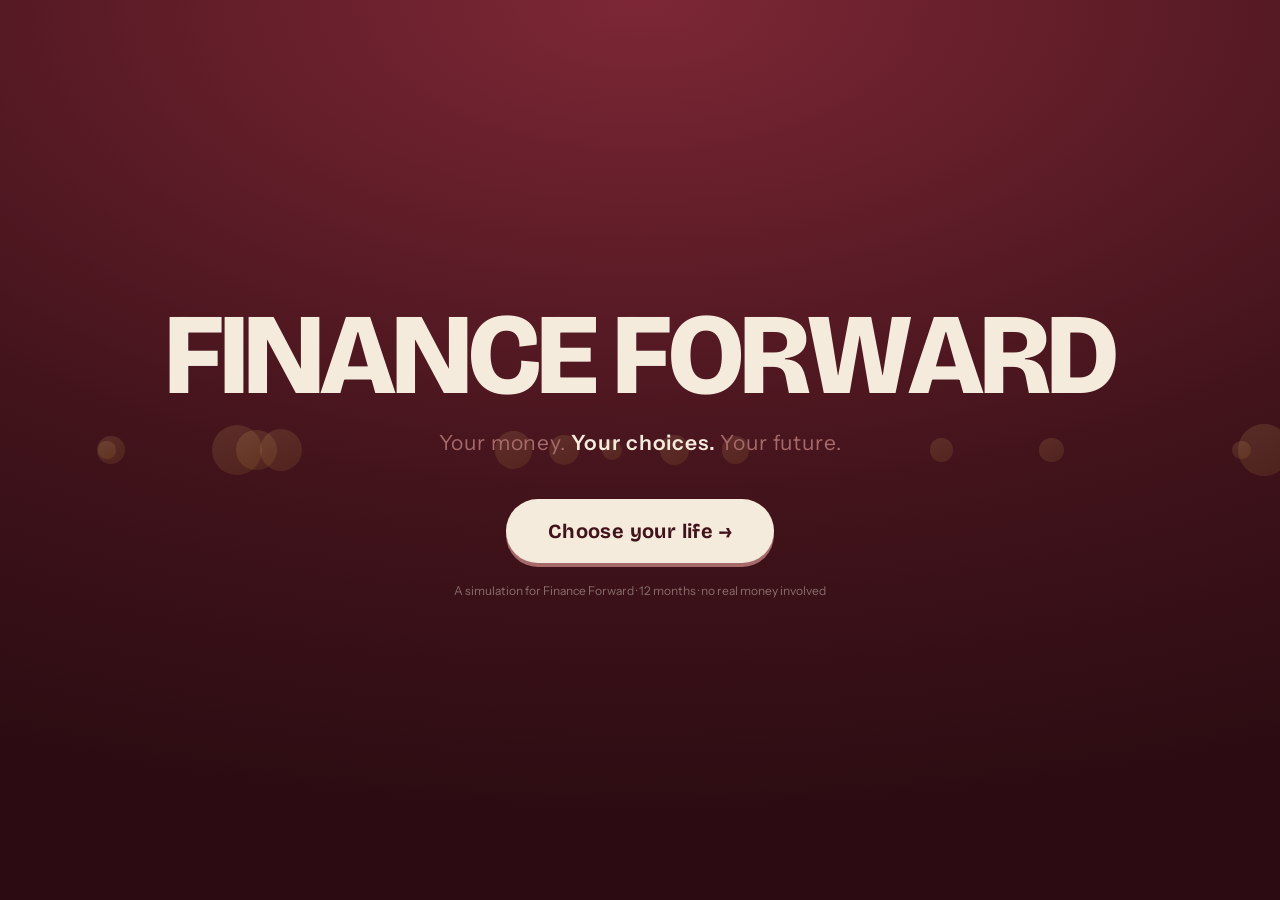
==== commit 5db630a3: "Add files via upload" ====
--- a/index.html
+++ b/index.html
@@ -1,560 +1,1892 @@
 <!DOCTYPE html>
 <html lang="en">
 <head>
-<meta charset="UTF-8">
-<meta name="viewport" content="width=device-width, initial-scale=1.0">
-<title>Finance Forward Network | Financial Literacy and Cybersecurity for Students</title>
-<meta name="description" content="Finance Forward Network is a student led organization building financial literacy and cybersecurity education through research, workshops, and simulations.">
-<link rel="icon" href="assets/brand/logo.jpg">
-<link rel="stylesheet" href="css/styles.css">
+<meta charset="utf-8">
+<meta name="viewport" content="width=device-width, initial-scale=1">
+<title>Finance Forward — Your money. Your choices. Your future.</title>
+<link rel="preconnect" href="https://fonts.googleapis.com">
+<link rel="preconnect" href="https://fonts.gstatic.com" crossorigin>
+<link href="https://fonts.googleapis.com/css2?family=Bricolage+Grotesque:opsz,wght@12..96,500;12..96,700;12..96,800&family=Instrument+Sans:wght@400;500;600&family=JetBrains+Mono:wght@500;700&display=swap" rel="stylesheet">
+<style>
+:root{
+  --burgundy:#6B1F2B;
+  --burgundy-dark:#42131B;
+  --beige:#F4EBDD;
+  --beige-light:#FBF7F0;
+  --rose:#A66A6A;
+  --ink:#2A1015;
+  --gain:#4F7A5B;
+  --loss:#B44A3A;
+  --gold:#C9A227;
+  --line:rgba(107,31,43,.14);
+  --shadow-sm:0 1px 2px rgba(66,19,27,.06), 0 4px 12px rgba(66,19,27,.06);
+  --shadow-md:0 2px 4px rgba(66,19,27,.07), 0 12px 32px rgba(66,19,27,.10);
+  --shadow-lg:0 8px 16px rgba(66,19,27,.10), 0 32px 64px rgba(66,19,27,.16);
+  --r:20px;
+  --display:'Bricolage Grotesque',system-ui,sans-serif;
+  --body:'Instrument Sans',system-ui,sans-serif;
+  --mono:'JetBrains Mono',ui-monospace,monospace;
+}
+*{box-sizing:border-box;margin:0;padding:0}
+html,body{height:100%}
+body{
+  font-family:var(--body);
+  background:var(--beige-light);
+  color:var(--ink);
+  -webkit-font-smoothing:antialiased;
+  overflow-x:hidden;
+}
+button{font-family:inherit;cursor:pointer;border:none;background:none;color:inherit}
+button:focus-visible,input:focus-visible,[tabindex]:focus-visible{outline:3px solid var(--rose);outline-offset:3px;border-radius:6px}
+.mono{font-family:var(--mono);font-variant-numeric:tabular-nums}
+
+/* ---------- shared ---------- */
+.screen{display:none;min-height:100vh}
+.screen.on{display:block;animation:fadeUp .5s cubic-bezier(.2,.7,.3,1) both}
+@keyframes fadeUp{from{opacity:0;transform:translateY(14px)}to{opacity:1;transform:none}}
+@keyframes fadeIn{from{opacity:0}to{opacity:1}}
+@keyframes pop{0%{transform:scale(.86);opacity:0}60%{transform:scale(1.03)}100%{transform:scale(1);opacity:1}}
+.wrap{max-width:1280px;margin:0 auto;padding:0 32px}
+
+.btn{
+  display:inline-flex;align-items:center;gap:10px;
+  background:var(--burgundy);color:var(--beige-light);
+  font-family:var(--display);font-weight:700;letter-spacing:.02em;
+  font-size:16px;padding:16px 30px;border-radius:100px;
+  box-shadow:0 4px 0 var(--burgundy-dark), var(--shadow-md);
+  transition:transform .16s cubic-bezier(.2,.7,.3,1), box-shadow .16s, background .2s;
+}
+.btn:hover{transform:translateY(-2px);box-shadow:0 6px 0 var(--burgundy-dark), var(--shadow-lg)}
+.btn:active{transform:translateY(3px);box-shadow:0 1px 0 var(--burgundy-dark)}
+.btn.ghost{background:transparent;color:var(--burgundy);box-shadow:inset 0 0 0 2px var(--line)}
+.btn.ghost:hover{background:rgba(107,31,43,.06);box-shadow:inset 0 0 0 2px var(--burgundy)}
+.btn.big{font-size:20px;padding:20px 42px}
+.btn[disabled]{opacity:.4;pointer-events:none}
+
+.eyebrow{font-family:var(--mono);font-size:11px;letter-spacing:.18em;text-transform:uppercase;color:var(--rose);font-weight:700}
+.card{background:#fff;border-radius:var(--r);box-shadow:var(--shadow-sm);border:1px solid var(--line)}
+
+/* ---------- boot ---------- */
+#boot{display:none;place-items:center;min-height:100vh;background:radial-gradient(120% 90% at 50% 0%, #7d2735 0%, var(--burgundy-dark) 62%, #2c0c12 100%);position:relative;overflow:hidden}
+#boot.on{display:grid}
+.coin{position:absolute;border-radius:50%;background:linear-gradient(150deg,#e8c877,#b8862f);opacity:.14;animation:drift linear infinite}
+@keyframes drift{from{transform:translateY(110vh) rotate(0)}to{transform:translateY(-20vh) rotate(540deg)}}
+.boot-inner{text-align:center;position:relative;z-index:2;padding:24px}
+.boot-inner h1{
+  font-family:var(--display);font-weight:800;color:var(--beige);
+  font-size:clamp(44px,9vw,116px);line-height:.92;letter-spacing:-.035em;
+}
+.boot-inner h1 span{display:inline-block;opacity:0;animation:pop .6s cubic-bezier(.2,.8,.3,1) forwards}
+.boot-tag{margin-top:22px;font-size:clamp(15px,2vw,21px);color:var(--rose);letter-spacing:.04em;opacity:0;animation:fadeIn .8s .9s forwards}
+.boot-tag b{color:var(--beige);font-weight:600}
+.boot-cta{margin-top:44px;opacity:0;animation:fadeUp .7s 1.35s forwards}
+.boot-cta .btn{background:var(--beige);color:var(--burgundy-dark);box-shadow:0 4px 0 var(--rose)}
+.boot-note{margin-top:20px;font-size:12px;color:rgba(244,235,221,.42);opacity:0;animation:fadeIn 1s 1.9s forwards}
+
+/* ---------- select ---------- */
+#select{padding:56px 0 90px;background:
+  radial-gradient(70% 50% at 12% 0%, #fff 0%, transparent 60%),
+  var(--beige)}
+.sel-head{text-align:center;margin-bottom:46px}
+.sel-head h2{font-family:var(--display);font-weight:800;font-size:clamp(34px,6vw,66px);letter-spacing:-.03em;color:var(--burgundy-dark);margin-top:10px}
+.sel-head p{color:var(--rose);margin-top:12px;font-size:16px}
+.grid{display:grid;grid-template-columns:repeat(auto-fit,minmax(268px,1fr));gap:24px}
+
+.char{
+  position:relative;background:#fff;border-radius:26px;padding:26px 24px 24px;text-align:left;
+  border:1px solid var(--line);box-shadow:var(--shadow-sm);
+  transition:transform .3s cubic-bezier(.2,.8,.3,1), box-shadow .3s;
+  overflow:hidden;
+}
+.char::before{content:'';position:absolute;inset:0;background:radial-gradient(90% 60% at 50% -10%, rgba(166,106,106,.16), transparent 62%);opacity:0;transition:opacity .35s}
+.char:hover{transform:translateY(-10px);box-shadow:var(--shadow-lg)}
+.char:hover::before{opacity:1}
+.char:hover .av{transform:translateY(-6px) scale(1.05)}
+.char:hover .reveal{max-height:190px;opacity:1}
+.av{width:118px;height:118px;display:block;margin:0 auto 16px;transition:transform .4s cubic-bezier(.2,.8,.3,1);position:relative;z-index:1}
+.char h3{font-family:var(--display);font-weight:700;font-size:25px;letter-spacing:-.02em;color:var(--burgundy-dark);position:relative;z-index:1}
+.char .role{font-size:13.5px;color:var(--rose);margin-top:3px;position:relative;z-index:1}
+.char .desc{font-size:14px;line-height:1.55;margin-top:12px;color:#5c4148;position:relative;z-index:1}
+.reveal{max-height:0;opacity:0;overflow:hidden;transition:max-height .42s cubic-bezier(.2,.8,.3,1), opacity .3s;position:relative;z-index:1}
+.stat-rows{margin-top:16px;padding-top:14px;border-top:1px dashed var(--line)}
+.srow{display:flex;justify-content:space-between;font-size:12.5px;padding:5px 0;color:#6b4c53}
+.srow b{font-family:var(--mono);font-weight:700;color:var(--burgundy-dark)}
+.diff{position:absolute;top:18px;right:18px;display:flex;gap:3px;z-index:2}
+.diff i{width:7px;height:16px;border-radius:3px;background:var(--line)}
+.diff i.f{background:var(--burgundy)}
+.diff-label{position:absolute;top:20px;left:18px;font-family:var(--mono);font-size:9.5px;letter-spacing:.14em;color:var(--rose);z-index:2}
+
+/* ---------- profile ---------- */
+#profile{min-height:100vh;background:var(--burgundy-dark);color:var(--beige);display:none}
+#profile.on{display:grid;place-items:center;padding:60px 24px}
+.prof{max-width:940px;display:grid;grid-template-columns:300px 1fr;gap:52px;align-items:center}
+.prof-av{width:280px;height:280px;filter:drop-shadow(0 24px 44px rgba(0,0,0,.42))}
+.prof h2{font-family:var(--display);font-weight:800;font-size:clamp(38px,6vw,62px);letter-spacing:-.03em;line-height:1}
+.prof .sub{color:var(--rose);margin:10px 0 22px;font-size:17px}
+.prof .story{font-size:16.5px;line-height:1.72;color:rgba(244,235,221,.84);max-width:56ch}
+.prof .chal{margin-top:22px;padding:16px 20px;border-left:3px solid var(--rose);background:rgba(244,235,221,.06);border-radius:0 12px 12px 0;font-size:14.5px}
+.prof-stats{display:grid;grid-template-columns:repeat(4,1fr);gap:14px;margin-top:26px}
+.pstat{background:rgba(244,235,221,.07);border-radius:14px;padding:14px}
+.pstat span{font-family:var(--mono);font-size:10px;letter-spacing:.12em;color:var(--rose);text-transform:uppercase}
+.pstat b{display:block;font-family:var(--mono);font-size:19px;margin-top:6px}
+.prof-actions{margin-top:34px;display:flex;gap:14px;flex-wrap:wrap}
+#profile .btn{background:var(--beige);color:var(--burgundy-dark);box-shadow:0 4px 0 var(--rose)}
+#profile .btn.ghost{background:transparent;color:var(--beige);box-shadow:inset 0 0 0 2px rgba(244,235,221,.28)}
+
+/* ---------- goal ---------- */
+#goal{min-height:100vh;display:none;place-items:center;background:var(--beige);padding:60px 24px}
+#goal.on{display:grid}
+.goalbox{max-width:660px;width:100%;text-align:center}
+.goalbox h2{font-family:var(--display);font-weight:800;font-size:clamp(32px,5vw,52px);letter-spacing:-.03em;color:var(--burgundy-dark);margin:12px 0 10px}
+.goalbox p{color:var(--rose);margin-bottom:30px}
+.chips{display:flex;flex-wrap:wrap;gap:9px;justify-content:center;margin-bottom:26px}
+.chip{background:#fff;border:1px solid var(--line);border-radius:100px;padding:10px 18px;font-size:13.5px;transition:.2s;color:#6b4c53}
+.chip:hover{border-color:var(--burgundy);color:var(--burgundy);transform:translateY(-2px)}
+.chip.sel{background:var(--burgundy);color:#fff;border-color:var(--burgundy)}
+.goal-form{display:flex;gap:12px;justify-content:center;flex-wrap:wrap;margin-bottom:12px}
+input[type=text],input[type=number]{
+  font-family:var(--body);font-size:15px;padding:15px 20px;border-radius:14px;
+  border:1px solid var(--line);background:#fff;color:var(--ink);min-width:200px;
+}
+input[type=number]{font-family:var(--mono);min-width:150px}
+.goal-list{margin:20px auto 30px;max-width:460px;display:grid;gap:9px}
+.goal-item{display:flex;justify-content:space-between;align-items:center;background:#fff;border-radius:14px;padding:13px 18px;font-size:14px;box-shadow:var(--shadow-sm);animation:pop .35s both}
+.goal-item b{font-family:var(--mono)}
+.goal-item button{color:var(--rose);font-size:19px;line-height:1}
+
+/* ---------- dashboard ---------- */
+#dash{display:none;background:var(--beige)}
+#dash.on{display:block}
+.hud{
+  position:sticky;top:0;z-index:40;background:rgba(251,247,240,.9);backdrop-filter:blur(14px);
+  border-bottom:1px solid var(--line);
+}
+.hud-in{max-width:1280px;margin:0 auto;padding:12px 32px;display:flex;align-items:center;gap:22px}
+.hud-brand{font-family:var(--display);font-weight:800;font-size:15px;letter-spacing:-.01em;color:var(--burgundy);white-space:nowrap}
+.hud-chapter{font-family:var(--mono);font-size:10.5px;letter-spacing:.13em;color:var(--rose);text-transform:uppercase;padding-left:22px;border-left:1px solid var(--line);white-space:nowrap}
+.hud-chapter b{display:block;font-family:var(--display);font-size:14px;letter-spacing:0;color:var(--burgundy-dark);text-transform:none;margin-top:2px}
+.nav{display:flex;gap:2px;margin-left:auto;flex-wrap:wrap}
+.nav button{font-size:13.5px;padding:9px 15px;border-radius:100px;color:#7a5a61;transition:.2s;font-weight:500}
+.nav button:hover{background:rgba(107,31,43,.07);color:var(--burgundy)}
+.nav button.on{background:var(--burgundy);color:#fff}
+
+.mrail{max-width:1280px;margin:0 auto;padding:0 32px}
+.months{display:flex;gap:5px;padding:11px 0}
+.mdot{flex:1;height:5px;border-radius:4px;background:rgba(107,31,43,.13);transition:.4s}
+.mdot.done{background:var(--rose)}
+.mdot.now{background:var(--burgundy);box-shadow:0 0 0 3px rgba(107,31,43,.16)}
+
+.board{display:grid;grid-template-columns:290px 1fr;gap:26px;padding:22px 0 120px}
+.side{position:sticky;top:112px;align-self:start;display:grid;gap:16px}
+.charcard{background:linear-gradient(168deg,#7c2735,var(--burgundy-dark));border-radius:24px;padding:24px;color:var(--beige);text-align:center;box-shadow:var(--shadow-md);position:relative;overflow:hidden}
+.charcard::after{content:'';position:absolute;inset:auto -30% -55% -30%;height:150px;background:radial-gradient(closest-side,rgba(244,235,221,.16),transparent)}
+.charcard .av{width:132px;height:132px;margin-bottom:8px}
+.charcard h3{font-family:var(--display);font-weight:700;font-size:21px;position:relative}
+.charcard .mood{font-size:12px;color:var(--rose);margin-top:3px;position:relative;min-height:17px}
+.nw{margin-top:16px;padding-top:16px;border-top:1px solid rgba(244,235,221,.16);position:relative}
+.nw span{font-family:var(--mono);font-size:9.5px;letter-spacing:.14em;color:var(--rose)}
+.nw b{display:block;font-family:var(--mono);font-size:31px;font-weight:700;margin-top:4px;letter-spacing:-.02em}
+
+.tiles{display:grid;grid-template-columns:repeat(4,1fr);gap:14px}
+.tile{background:#fff;border-radius:18px;padding:17px 18px;border:1px solid var(--line);box-shadow:var(--shadow-sm);transition:transform .25s}
+.tile:hover{transform:translateY(-3px)}
+.tile span{font-family:var(--mono);font-size:9.5px;letter-spacing:.13em;color:var(--rose);text-transform:uppercase}
+.tile b{display:block;font-family:var(--mono);font-size:25px;font-weight:700;margin-top:7px;letter-spacing:-.02em;color:var(--burgundy-dark)}
+.tile.hero{grid-column:span 2;background:linear-gradient(150deg,#fff,#fdf6ec)}
+.tile.hero b{font-size:36px}
+.tile small{display:block;font-size:11.5px;color:var(--rose);margin-top:4px}
+
+.panel{background:#fff;border-radius:22px;padding:26px;border:1px solid var(--line);box-shadow:var(--shadow-sm);margin-top:18px}
+.panel h4{font-family:var(--display);font-weight:700;font-size:17px;color:var(--burgundy-dark);margin-bottom:4px}
+.panel .hint{font-size:13px;color:var(--rose);margin-bottom:18px}
+
+.dims{display:grid;grid-template-columns:repeat(3,1fr);gap:18px}
+.dim{}
+.dim .top{display:flex;justify-content:space-between;align-items:baseline;margin-bottom:7px}
+.dim .top b{font-family:var(--display);font-size:13px;letter-spacing:.03em;text-transform:uppercase;color:var(--burgundy-dark)}
+.dim .top i{font-family:var(--mono);font-size:12px;font-style:normal;color:var(--rose)}
+.bar{height:8px;border-radius:6px;background:rgba(107,31,43,.1);overflow:hidden}
+.bar i{display:block;height:100%;border-radius:6px;background:linear-gradient(90deg,var(--rose),var(--burgundy));transition:width .9s cubic-bezier(.2,.8,.3,1)}
+.dim p{font-size:11.5px;color:#8a6b71;margin-top:6px;line-height:1.45}
+
+.alloc{display:grid;gap:16px}
+.slot{display:grid;grid-template-columns:1fr auto;gap:10px;align-items:center}
+.slot .lab{font-size:14px;font-weight:600;color:var(--burgundy-dark)}
+.slot .lab em{display:block;font-style:normal;font-size:11.5px;color:var(--rose);font-weight:400;margin-top:2px}
+.slot .amt{font-family:var(--mono);font-size:17px;font-weight:700;color:var(--burgundy);min-width:82px;text-align:right}
+input[type=range]{grid-column:1/-1;-webkit-appearance:none;appearance:none;height:8px;border-radius:6px;background:rgba(107,31,43,.12);width:100%}
+input[type=range]::-webkit-slider-thumb{-webkit-appearance:none;width:24px;height:24px;border-radius:50%;background:var(--burgundy);border:4px solid #fff;box-shadow:var(--shadow-sm);cursor:grab}
+input[type=range]::-moz-range-thumb{width:24px;height:24px;border-radius:50%;background:var(--burgundy);border:4px solid #fff;cursor:grab}
+.pool{display:flex;justify-content:space-between;align-items:center;background:var(--beige);border-radius:14px;padding:13px 18px;margin-bottom:18px;font-size:13.5px}
+.pool b{font-family:var(--mono);font-size:20px;color:var(--burgundy)}
+
+.gl{display:grid;gap:14px}
+.gcard{background:var(--beige-light);border-radius:16px;padding:16px 18px;border:1px solid var(--line)}
+.gcard .gt{display:flex;justify-content:space-between;align-items:baseline;margin-bottom:9px}
+.gcard .gt b{font-family:var(--display);font-size:14px;text-transform:uppercase;letter-spacing:.04em;color:var(--burgundy-dark)}
+.gcard .gt i{font-family:var(--mono);font-size:13px;font-style:normal;color:var(--burgundy)}
+.gcard.done{background:linear-gradient(120deg,#f2e9d8,#fff);border-color:var(--gold)}
+.gcard.done .gt b::after{content:' ✓';color:var(--gain)}
+
+.footbar{
+  position:fixed;left:0;right:0;bottom:0;z-index:45;
+  background:rgba(251,247,240,.94);backdrop-filter:blur(14px);border-top:1px solid var(--line);
+}
+.footbar-in{max-width:1280px;margin:0 auto;padding:14px 32px;display:flex;align-items:center;gap:20px}
+.footbar .fl{font-size:13px;color:var(--rose)}
+.footbar .fl b{display:block;font-family:var(--display);font-size:16px;color:var(--burgundy-dark)}
+.footbar .btn{margin-left:auto}
+
+/* invest */
+.alloc-viz{display:flex;height:14px;border-radius:8px;overflow:hidden;margin:14px 0 20px;background:rgba(107,31,43,.08)}
+.alloc-viz i{transition:width .6s cubic-bezier(.2,.8,.3,1)}
+.legend{display:flex;gap:16px;flex-wrap:wrap;font-size:12px;color:#6b4c53;margin-bottom:20px}
+.legend span{display:flex;align-items:center;gap:6px}
+.legend em{width:10px;height:10px;border-radius:3px;font-style:normal}
+.spark{width:100%;height:120px;display:block}
+.disc{font-size:11.5px;color:#8a6b71;line-height:1.55;background:var(--beige);border-radius:12px;padding:13px 16px;margin-top:18px}
+
+/* skills */
+.skills{display:grid;grid-template-columns:repeat(3,1fr);gap:16px}
+.skill{background:var(--beige-light);border-radius:18px;padding:18px;border:1px solid var(--line)}
+.skill h5{font-family:var(--display);font-size:14px;text-transform:uppercase;letter-spacing:.05em;color:var(--burgundy-dark)}
+.skill .lv{font-family:var(--mono);font-size:11.5px;color:var(--rose);margin:5px 0 11px}
+.pips{display:flex;gap:5px;margin-bottom:9px}
+.pips i{flex:1;height:6px;border-radius:4px;background:rgba(107,31,43,.12);transition:.5s}
+.pips i.on{background:var(--burgundy)}
+.skill p{font-size:11.5px;color:#8a6b71;line-height:1.45}
+
+/* timeline */
+.tl{position:relative;padding-left:30px}
+.tl::before{content:'';position:absolute;left:8px;top:6px;bottom:6px;width:2px;background:var(--line)}
+.tev{position:relative;padding:0 0 22px}
+.tev::before{content:'';position:absolute;left:-26px;top:5px;width:11px;height:11px;border-radius:50%;background:var(--rose);border:2.5px solid var(--beige-light)}
+.tev.big::before{background:var(--burgundy);transform:scale(1.25)}
+.tev.win::before{background:var(--gold)}
+.tev .m{font-family:var(--mono);font-size:10px;letter-spacing:.14em;color:var(--rose);text-transform:uppercase}
+.tev .t{font-size:14.5px;font-weight:600;color:var(--burgundy-dark);margin-top:2px}
+.tev .d{font-size:12.5px;color:#8a6b71;margin-top:2px}
+.tev .v{font-family:var(--mono);font-size:12.5px;margin-top:3px}
+.up{color:var(--gain)} .dn{color:var(--loss)}
+
+/* achievements */
+.ach{display:grid;grid-template-columns:repeat(3,1fr);gap:14px}
+.trophy{background:var(--beige-light);border-radius:16px;padding:16px;border:1px solid var(--line);opacity:.4;transition:.4s}
+.trophy.on{opacity:1;background:linear-gradient(140deg,#fff,#f7eeda);border-color:var(--gold);box-shadow:var(--shadow-sm)}
+.trophy b{display:block;font-family:var(--display);font-size:13.5px;color:var(--burgundy-dark);margin-top:7px}
+.trophy p{font-size:11.5px;color:#8a6b71;margin-top:3px}
+
+/* ---------- event overlay ---------- */
+#scene{position:fixed;inset:0;z-index:100;display:none;background:var(--burgundy-dark);overflow-y:auto}
+#scene.on{display:block;animation:sceneIn .55s cubic-bezier(.2,.8,.3,1) both}
+@keyframes sceneIn{from{opacity:0;transform:scale(1.04)}to{opacity:1;transform:none}}
+.scene-art{position:relative;height:44vh;min-height:280px;overflow:hidden}
+.scene-art svg{position:absolute;inset:0;width:100%;height:100%}
+.scene-art .actor{position:absolute;left:50%;bottom:6%;transform:translateX(-50%);width:min(210px,34vw);animation:enter .8s .2s cubic-bezier(.2,.8,.3,1) both;filter:drop-shadow(0 20px 34px rgba(0,0,0,.45))}
+@keyframes enter{from{opacity:0;transform:translate(-50%,26px)}to{opacity:1;transform:translate(-50%,0)}}
+.scene-body{max-width:880px;margin:0 auto;padding:34px 28px 70px;text-align:center;color:var(--beige)}
+.scene-body .eyebrow{color:var(--rose)}
+.scene-body h2{font-family:var(--display);font-weight:800;font-size:clamp(30px,5.2vw,54px);letter-spacing:-.03em;margin:10px 0 12px;line-height:1.02}
+.scene-body .lead{font-size:17px;color:rgba(244,235,221,.8);max-width:56ch;margin:0 auto;line-height:1.65}
+.cost{display:inline-block;font-family:var(--mono);font-weight:700;font-size:30px;margin:22px 0 6px;padding:12px 28px;border-radius:100px;background:rgba(244,235,221,.1);border:1px solid rgba(244,235,221,.2)}
+.choices{display:grid;grid-template-columns:repeat(auto-fit,minmax(230px,1fr));gap:16px;margin-top:30px;text-align:left}
+.choice{
+  background:rgba(244,235,221,.07);border:1px solid rgba(244,235,221,.16);border-radius:20px;padding:22px;
+  transition:transform .25s cubic-bezier(.2,.8,.3,1),background .25s,border-color .25s;color:var(--beige);
+}
+.choice:hover:not([disabled]){transform:translateY(-6px);background:rgba(244,235,221,.14);border-color:var(--rose)}
+.choice[disabled]{opacity:.32;cursor:not-allowed}
+.choice b{display:block;font-family:var(--display);font-size:17px;letter-spacing:.01em;margin-bottom:10px}
+.choice .now{font-size:12.5px;color:var(--rose);font-family:var(--mono)}
+.choice .later{font-size:12.5px;color:rgba(244,235,221,.62);margin-top:7px;line-height:1.5}
+.why{max-width:640px;margin:0 auto;text-align:left;background:rgba(244,235,221,.08);border-left:3px solid var(--rose);border-radius:0 16px 16px 0;padding:22px 26px;animation:fadeUp .5s both}
+.why .eyebrow{display:block;margin-bottom:8px}
+.why p{font-size:15px;line-height:1.65;color:rgba(244,235,221,.88)}
+.scene-cta{margin-top:28px}
+#scene .btn{background:var(--beige);color:var(--burgundy-dark);box-shadow:0 4px 0 var(--rose)}
+
+/* toast */
+#toasts{position:fixed;right:24px;bottom:96px;z-index:120;display:grid;gap:10px;justify-items:end}
+.toast{
+  background:var(--burgundy-dark);color:var(--beige);border-radius:16px;padding:14px 20px;
+  box-shadow:var(--shadow-lg);display:flex;gap:12px;align-items:center;max-width:330px;
+  animation:toastIn .5s cubic-bezier(.2,.8,.3,1) both;border:1px solid rgba(244,235,221,.14);
+}
+@keyframes toastIn{from{opacity:0;transform:translateX(40px) scale(.94)}to{opacity:1;transform:none}}
+.toast.out{animation:toastOut .4s forwards}
+@keyframes toastOut{to{opacity:0;transform:translateX(40px)}}
+.toast .ic{font-size:22px}
+.toast b{display:block;font-family:var(--display);font-size:14px}
+.toast span{font-size:12px;color:var(--rose)}
+
+/* counter ticks */
+.tick-up{animation:tickUp .7s ease-out}
+.tick-dn{animation:tickDn .7s ease-out}
+@keyframes tickUp{0%{color:var(--gain);transform:translateY(3px)}100%{transform:none}}
+@keyframes tickDn{0%{color:var(--loss);transform:translateY(-3px)}100%{transform:none}}
+
+/* dynamic emphasis band (§6) */
+.band{
+  border-radius:20px;padding:20px 24px;margin-bottom:18px;display:flex;gap:18px;align-items:center;
+  animation:pop .45s both;box-shadow:var(--shadow-md);
+}
+.band .bic{font-size:30px;flex-shrink:0}
+.band b{display:block;font-family:var(--display);font-size:17px;letter-spacing:-.01em}
+.band p{font-size:13.5px;margin-top:3px;opacity:.82;line-height:1.5}
+.band .btn{margin-left:auto;flex-shrink:0;padding:12px 22px;font-size:14px}
+.band.alert{background:linear-gradient(150deg,#8d3444,var(--burgundy-dark));color:var(--beige)}
+.band.alert .btn{background:var(--beige);color:var(--burgundy-dark);box-shadow:0 3px 0 var(--rose)}
+.band.win{background:linear-gradient(150deg,#fff,#f5e9d2);color:var(--burgundy-dark);border:1px solid var(--gold)}
+.band.win .btn{background:var(--burgundy);color:#fff}
+.band.market{background:linear-gradient(150deg,#3c5a6b,#171f28);color:var(--beige)}
+.band.shop{background:linear-gradient(150deg,#7a5a2a,#2a1c10);color:var(--beige)}
+.band.shop .btn{background:var(--beige);color:#2a1c10;box-shadow:0 3px 0 rgba(0,0,0,.3)}
+@media (max-width:640px){.band{flex-wrap:wrap}.band .btn{margin-left:0;width:100%;justify-content:center}}
+
+/* shopping scene (§13) */
+.shelf{display:grid;grid-template-columns:repeat(auto-fit,minmax(230px,1fr));gap:16px;margin-top:28px;text-align:left}
+.item{
+  background:rgba(244,235,221,.07);border:1px solid rgba(244,235,221,.16);border-radius:20px;padding:22px;
+  color:var(--beige);transition:transform .25s cubic-bezier(.2,.8,.3,1),background .25s,border-color .25s;
+  display:flex;flex-direction:column;
+}
+.item:hover:not([disabled]){transform:translateY(-7px);background:rgba(244,235,221,.14);border-color:var(--gold)}
+.item[disabled]{opacity:.3;cursor:not-allowed}
+.item .pic{height:78px;margin-bottom:14px}
+.item .pic svg{height:100%;width:auto;display:block;margin:0 auto}
+.item b{font-family:var(--display);font-size:16.5px;display:block}
+.item .price{font-family:var(--mono);font-weight:700;font-size:25px;margin:8px 0 12px;color:var(--gold)}
+.item .qual{display:flex;gap:3px;margin-bottom:12px}
+.item .qual i{flex:1;height:5px;border-radius:3px;background:rgba(244,235,221,.18)}
+.item .qual i.on{background:var(--gold)}
+.item .meta{font-size:12px;font-family:var(--mono);color:rgba(244,235,221,.62);line-height:1.7;margin-top:auto}
+.item .meta em{font-style:normal;color:var(--rose)}
+.opp{font-size:12px;color:var(--rose);margin-top:12px;padding-top:11px;border-top:1px dashed rgba(244,235,221,.18);line-height:1.5}
+
+/* floaters */
+.floater{position:fixed;z-index:130;font-family:var(--mono);font-weight:700;font-size:22px;pointer-events:none;animation:float 1.5s cubic-bezier(.2,.8,.3,1) forwards}
+@keyframes float{0%{opacity:0;transform:translateY(8px) scale(.8)}18%{opacity:1;transform:translateY(-4px) scale(1.06)}100%{opacity:0;transform:translateY(-58px) scale(1)}}
+
+/* ---------- ending ---------- */
+#end{display:none;background:var(--burgundy-dark);color:var(--beige);min-height:100vh}
+#end.on{display:block}
+.end-art{height:40vh;min-height:250px;position:relative;overflow:hidden}
+.end-art svg{position:absolute;inset:0;width:100%;height:100%}
+.end-art .actor{position:absolute;left:50%;bottom:5%;transform:translateX(-50%);width:min(220px,36vw);filter:drop-shadow(0 22px 40px rgba(0,0,0,.5));animation:enter 1s .3s both}
+.end-wrap{max-width:1040px;margin:0 auto;padding:44px 28px 90px}
+.end-wrap h2{font-family:var(--display);font-weight:800;font-size:clamp(32px,5.4vw,58px);letter-spacing:-.03em;text-align:center;line-height:1.02}
+.end-sec{margin-top:56px}
+.end-sec > .eyebrow{display:block;text-align:center;margin-bottom:10px}
+.ledger{display:grid;grid-template-columns:repeat(auto-fit,minmax(180px,1fr));gap:14px;margin-top:26px}
+.led{background:rgba(244,235,221,.07);border-radius:18px;padding:20px;border:1px solid rgba(244,235,221,.12)}
+.led span{font-family:var(--mono);font-size:9.5px;letter-spacing:.13em;color:var(--rose);text-transform:uppercase}
+.led .from{font-family:var(--mono);font-size:13px;color:rgba(244,235,221,.5);margin-top:8px}
+.led b{display:block;font-family:var(--mono);font-size:27px;margin-top:3px;letter-spacing:-.02em}
+.learn{display:grid;grid-template-columns:repeat(auto-fit,minmax(250px,1fr));gap:16px;margin-top:26px}
+.lcard{background:rgba(244,235,221,.07);border-radius:20px;padding:24px;border:1px solid rgba(244,235,221,.12)}
+.lcard .eyebrow{display:block;margin-bottom:9px}
+.lcard b{font-family:var(--display);font-size:23px;display:block;letter-spacing:-.01em}
+.lcard p{font-size:13.5px;color:rgba(244,235,221,.68);margin-top:9px;line-height:1.6}
+.fork{display:grid;grid-template-columns:1fr auto 1fr;gap:22px;align-items:center;margin-top:28px}
+.path{border-radius:22px;padding:28px;border:1px solid rgba(244,235,221,.14);background:rgba(244,235,221,.06)}
+.path.real{background:linear-gradient(150deg,rgba(244,235,221,.16),rgba(244,235,221,.05));border-color:var(--rose)}
+.path .eyebrow{display:block;margin-bottom:12px}
+.path b{font-family:var(--mono);font-size:37px;font-weight:700;display:block;letter-spacing:-.02em}
+.path .cap{font-size:12.5px;color:rgba(244,235,221,.6);margin-top:5px}
+.path ul{margin-top:16px;padding-left:16px}
+.path li{font-size:13px;color:rgba(244,235,221,.72);line-height:1.6;margin-bottom:6px}
+.vs{font-family:var(--display);font-weight:800;font-size:15px;color:var(--rose);letter-spacing:.14em}
+.end-cta{text-align:center;margin-top:60px}
+#end .btn{background:var(--beige);color:var(--burgundy-dark);box-shadow:0 4px 0 var(--rose)}
+
+@media (max-width:1080px){
+  .board{grid-template-columns:1fr}
+  .side{position:static}
+  .charcard{display:grid;grid-template-columns:auto 1fr;gap:20px;text-align:left;align-items:center}
+  .charcard .av{width:96px;height:96px;margin:0}
+  .nw{border-top:none;padding-top:0;margin-top:8px}
+}
+@media (max-width:820px){
+  .wrap,.hud-in,.mrail,.footbar-in{padding-left:18px;padding-right:18px}
+  .prof{grid-template-columns:1fr;gap:28px;text-align:center}
+  .prof-av{margin:0 auto;width:200px;height:200px}
+  .prof .story{margin:0 auto}
+  .prof .chal{text-align:left}
+  .prof-actions{justify-content:center}
+  .tiles{grid-template-columns:repeat(2,1fr)}
+  .tile.hero{grid-column:span 2}
+  .dims,.skills,.ach{grid-template-columns:1fr 1fr}
+  .fork{grid-template-columns:1fr}
+  .vs{text-align:center}
+  .hud-chapter{display:none}
+  .nav{margin-left:0;width:100%;overflow-x:auto;flex-wrap:nowrap;padding-bottom:4px}
+  .footbar .fl b{font-size:14px}
+}
+@media (max-width:520px){
+  .dims,.skills,.ach,.prof-stats{grid-template-columns:1fr}
+  .tiles{grid-template-columns:1fr}
+  .tile.hero{grid-column:span 1}
+}
+@media (prefers-reduced-motion:reduce){
+  *,*::before,*::after{animation-duration:.01ms !important;animation-iteration-count:1 !important;transition-duration:.01ms !important}
+}
+</style>
 </head>
 <body>
 
-<div class="bg-field" aria-hidden="true">
-  <div class="grid-pattern"></div>
-  <div class="glow-a"></div>
-  <div class="glow-b"></div>
-</div>
-
-<div class="scroll-progress" aria-hidden="true"><div class="scroll-progress-fill" id="scroll-progress-fill"></div></div>
-
-<header class="site-header">
-  <nav class="nav container">
-    <a href="#home" class="brand">
-      <img src="assets/brand/logo.jpg" alt="Finance Forward Network logo" class="brand-logo">
-      <span class="brand-word">Finance Forward Network<span>Est. 2025</span></span>
-    </a>
-
-    <ul class="nav-links">
-      <li><a href="#home" aria-current="page">Home</a></li>
-      <li><a href="#about">About</a></li>
-      <li><a href="#research">Research</a></li>
-      <li><a href="#education">Education</a></li>
-      <li><a href="#simulations">Simulations</a></li>
-      <li class="nav-item-more" id="more-item">
-        <button class="more-toggle" id="more-toggle" aria-expanded="false" aria-haspopup="true">
-          More
-          <svg viewBox="0 0 24 24" fill="none" stroke="currentColor" stroke-width="2.4"><path d="M6 9l6 6 6-6"/></svg>
-        </button>
-        <ul class="more-menu" id="more-menu">
-          <li><a href="#insights">Insights</a></li>
-          <li><a href="#collaborations">Collaborations</a></li>
-        </ul>
-      </li>
-      <li><a href="#contact">Contact</a></li>
-    </ul>
-
-    <div class="nav-right">
-      <a class="icon-link" data-instagram-link href="https://www.instagram.com/financeforwardnetwork/" target="_blank" rel="noopener" aria-label="Finance Forward Network on Instagram">
-        <svg viewBox="0 0 24 24" fill="none" stroke="currentColor" stroke-width="1.8"><rect x="3" y="3" width="18" height="18" rx="5"/><circle cx="12" cy="12" r="4"/><circle cx="17.5" cy="6.5" r="1"/></svg>
-      </a>
-      <a class="btn btn-primary btn-sm" href="https://docs.google.com/forms/d/e/1FAIpQLSdA3MazrX15SwbarwIDXdaefuyKzOkFEkI0WYdf3I9Tg4y8VA/viewform" target="_blank" rel="noopener">Join FFN →</a>
+<!-- ============ BOOT ============ -->
+<section id="boot" class="screen on">
+  <div class="boot-inner">
+    <h1 id="bootTitle"></h1>
+    <p class="boot-tag">Your money. <b>Your choices.</b> Your future.</p>
+    <div class="boot-cta"><button class="btn big" onclick="go('select')">Choose your life →</button></div>
+    <p class="boot-note">A simulation for Finance Forward · 12 months · no real money involved</p>
+  </div>
+</section>
+
+<!-- ============ SELECT ============ -->
+<section id="select" class="screen">
+  <div class="wrap">
+    <div class="sel-head">
+      <p class="eyebrow">Step one</p>
+      <h2>Choose your life</h2>
+      <p>Five people. Five very different starting points. Hover to see the numbers.</p>
     </div>
-
-    <button class="nav-toggle" id="nav-toggle" aria-label="Open menu" aria-expanded="false"><span></span></button>
-  </nav>
-</header>
-
-<div class="nav-scrim" id="nav-scrim"></div>
-<div class="mobile-panel" id="mobile-panel">
-  <div class="mobile-panel-head">
-    <a href="#home" class="brand">
-      <img src="assets/brand/logo.jpg" alt="Finance Forward Network logo" class="brand-logo">
-      <span class="brand-word">Finance Forward Network<span>Est. 2025</span></span>
-    </a>
-    <button class="mobile-close" id="mobile-close" aria-label="Close menu">
-      <svg viewBox="0 0 24 24" fill="none" stroke="currentColor" stroke-width="1.8" width="18" height="18"><path d="M6 6l12 12M18 6L6 18"/></svg>
-    </button>
+    <div class="grid" id="charGrid"></div>
   </div>
-  <ul>
-    <li><a href="#home">Home</a></li>
-    <li><a href="#about">About</a></li>
-    <li><a href="#research">Research</a></li>
-    <li><a href="#education">Education</a></li>
-    <li><a href="#simulations">Simulations</a></li>
-    <li><a href="#insights">Insights</a></li>
-    <li><a href="#collaborations">Collaborations</a></li>
-    <li><a href="#contact">Contact</a></li>
-  </ul>
-  <a class="btn btn-primary btn-block" href="https://docs.google.com/forms/d/e/1FAIpQLSdA3MazrX15SwbarwIDXdaefuyKzOkFEkI0WYdf3I9Tg4y8VA/viewform" target="_blank" rel="noopener">Join FFN →</a>
-  <div class="mobile-panel-social">
-    <a class="icon-link" data-instagram-link href="https://www.instagram.com/financeforwardnetwork/" target="_blank" rel="noopener" aria-label="Instagram">
-      <svg viewBox="0 0 24 24" fill="none" stroke="currentColor" stroke-width="1.8"><rect x="3" y="3" width="18" height="18" rx="5"/><circle cx="12" cy="12" r="4"/><circle cx="17.5" cy="6.5" r="1"/></svg>
-    </a>
-    <a class="icon-link" data-linktree-link href="https://linktr.ee/finance.forward99" target="_blank" rel="noopener" aria-label="Linktree">
-      <svg viewBox="0 0 24 24" fill="none" stroke="currentColor" stroke-width="1.8"><path d="M12 2v20M5 9l7-7 7 7M5 15l7 7 7-7"/></svg>
-    </a>
+</section>
+
+<!-- ============ PROFILE ============ -->
+<section id="profile" class="screen"><div class="prof" id="profBody"></div></section>
+
+<!-- ============ GOALS ============ -->
+<section id="goal" class="screen">
+  <div class="goalbox">
+    <p class="eyebrow">Step two</p>
+    <h2>What are you working toward?</h2>
+    <p>Pick a starting point or write your own. You can chase up to three.</p>
+    <div class="chips" id="goalChips"></div>
+    <div class="goal-form">
+      <input type="text" id="gName" placeholder="Goal name" maxlength="26">
+      <input type="number" id="gAmt" placeholder="Amount ($)" min="100" step="50">
+      <button class="btn ghost" onclick="addGoal()">Add goal</button>
+    </div>
+    <div class="goal-list" id="goalList"></div>
+    <button class="btn big" id="startBtn" onclick="startLife()">Start my life →</button>
   </div>
-</div>
-
-<main>
-
-  <!-- HOME / HERO -->
-  <section class="hero" id="home">
-    <div class="blob-layer" aria-hidden="true">
-      <div class="blob blob-hero-1 blob-bg" data-speed="0.10"><div class="blob-inner blob-drift-a"><svg viewBox="0 0 600 600"><path fill="currentColor" d="M300,60 C420,60 540,150 560,280 C580,410 480,540 340,560 C200,580 80,480 60,340 C40,200 140,80 280,60 C286,59 294,60 300,60 Z"><animate attributeName="d" dur="13s" repeatCount="indefinite" calcMode="spline" keySplines="0.45 0 0.55 1;0.45 0 0.55 1;0.45 0 0.55 1" values="M300,60 C420,60 540,150 560,280 C580,410 480,540 340,560 C200,580 80,480 60,340 C40,200 140,80 280,60 C286,59 294,60 300,60 Z;M330,90 C450,60 560,160 550,290 C540,420 430,530 300,530 C170,530 60,440 70,310 C80,180 200,90 300,70 C310,68 322,88 330,90 Z;M270,100 C400,60 540,130 560,260 C580,390 490,520 350,550 C210,580 70,510 60,380 C50,250 140,140 260,110 C264,109 266,101 270,100 Z;M300,60 C420,60 540,150 560,280 C580,410 480,540 340,560 C200,580 80,480 60,340 C40,200 140,80 280,60 C286,59 294,60 300,60 Z"/></path></svg></div></div>
-      <div class="blob blob-hero-2 blob-mid" data-speed="0.16"><div class="blob-inner blob-drift-b"><svg viewBox="0 0 600 600"><path fill="currentColor" d="M320,80 C440,100 520,200 520,320 C520,440 420,540 300,540 C180,540 70,450 70,320 C70,190 180,90 300,80 C306,79 314,79 320,80 Z"><animate attributeName="d" dur="10s" repeatCount="indefinite" calcMode="spline" keySplines="0.45 0 0.55 1;0.45 0 0.55 1;0.45 0 0.55 1" values="M320,80 C440,100 520,200 520,320 C520,440 420,540 300,540 C180,540 70,450 70,320 C70,190 180,90 300,80 C306,79 314,79 320,80 Z;M290,60 C410,50 530,130 540,260 C550,390 460,510 330,530 C200,550 70,470 60,340 C50,210 150,90 270,70 C277,69 283,61 290,60 Z;M340,110 C450,140 500,240 480,350 C460,460 350,530 240,510 C130,490 50,390 70,280 C90,170 190,90 300,90 C313,90 327,106 340,110 Z;M320,80 C440,100 520,200 520,320 C520,440 420,540 300,540 C180,540 70,450 70,320 C70,190 180,90 300,80 C306,79 314,79 320,80 Z"/></path></svg></div></div>
-      <div class="blob blob-hero-3 blob-fg" data-speed="0.22"><div class="blob-inner blob-drift-e"><svg viewBox="0 0 400 400"><path fill="currentColor" d="M210,50 C300,60 360,140 350,220 C340,300 260,350 180,340 C100,330 40,260 50,180 C60,100 130,44 210,50 Z"><animate attributeName="d" dur="8s" repeatCount="indefinite" calcMode="spline" keySplines="0.45 0 0.55 1;0.45 0 0.55 1;0.45 0 0.55 1" values="M210,50 C300,60 360,140 350,220 C340,300 260,350 180,340 C100,330 40,260 50,180 C60,100 130,44 210,50 Z;M190,70 C270,50 340,120 340,200 C340,280 270,340 190,330 C110,320 50,250 60,170 C70,100 120,86 190,70 Z;M220,90 C290,110 320,190 300,260 C280,330 200,360 140,330 C80,300 50,220 80,150 C110,80 160,72 220,90 Z;M210,50 C300,60 360,140 350,220 C340,300 260,350 180,340 C100,330 40,260 50,180 C60,100 130,44 210,50 Z"/></path></svg></div></div>
+</section>
+
+<!-- ============ DASHBOARD ============ -->
+<section id="dash" class="screen">
+  <div class="hud">
+    <div class="hud-in">
+      <div class="hud-brand">FINANCE FORWARD</div>
+      <div class="hud-chapter"><span id="chNum">Chapter 01</span><b id="chName">Getting Started</b></div>
+      <nav class="nav" id="nav"></nav>
     </div>
-    <div class="hero-scroll-glow" aria-hidden="true"></div>
-    <div class="container hero-inner">
-      <div class="reveal is-visible">
-        <span class="eyebrow">Student led, since 2025</span>
-        <h1>Financial confidence and cyber awareness, built for students.</h1>
-        <p class="hero-lede">Finance Forward Network is a student run organization teaching teens how to budget, save, and stay safe online through hands on simulations, workshops, and original research.</p>
-        <div class="hero-actions">
-          <a class="btn btn-primary" href="https://financeforwardsim.netlify.app/" target="_blank" rel="noopener">
-            Launch the Simulation
-            <svg viewBox="0 0 24 24" fill="none" stroke="currentColor" stroke-width="2.4"><path d="M7 17L17 7M17 7H8M17 7V16"/></svg>
-          </a>
-          <a class="btn btn-ghost" href="#join">Join Our Leadership Team</a>
-        </div>
-        <div class="hero-stats">
-          <div class="hero-stat">
-            <div class="hero-stat-icon"><svg viewBox="0 0 24 24" fill="none" stroke="currentColor" stroke-width="1.8"><rect x="3" y="4" width="18" height="16" rx="3"/><path d="M3 9h18"/></svg></div>
-            <div><div class="num" data-count-to="2025">2025</div><div class="label">Founded</div></div>
-          </div>
-          <div class="hero-stat">
-            <div class="hero-stat-icon"><svg viewBox="0 0 24 24" fill="none" stroke="currentColor" stroke-width="1.8"><path d="M4 19V10M12 19V4M20 19v-7"/></svg></div>
-            <div><div class="num" data-count-to="3">3</div><div class="label">Active programs</div></div>
-          </div>
-          <div class="hero-stat">
-            <div class="hero-stat-icon"><svg viewBox="0 0 24 24" fill="none" stroke="currentColor" stroke-width="1.8"><path d="M12 2l8 4v6c0 5-3.4 8.4-8 10-4.6-1.6-8-5-8-10V6l8-4z"/></svg></div>
-            <div><div class="num">Free</div><div class="label">To every student</div></div>
+    <div class="mrail"><div class="months" id="months"></div></div>
+  </div>
+  <div class="wrap">
+    <div class="board">
+      <aside class="side">
+        <div class="charcard">
+          <div id="dashAv"></div>
+          <div>
+            <h3 id="dashName"></h3>
+            <p class="mood" id="dashMood"></p>
+            <div class="nw"><span>NET WORTH</span><b class="mono" id="nwVal">$0</b></div>
           </div>
         </div>
+        <div class="panel" style="margin:0;padding:20px">
+          <h4>This month</h4>
+          <p class="hint" id="monthHint" style="margin-bottom:12px"></p>
+          <div class="srow" style="font-size:13px"><span>Income</span><b class="mono up" id="mIncome"></b></div>
+          <div class="srow" style="font-size:13px"><span>Fixed expenses</span><b class="mono dn" id="mExp"></b></div>
+          <div class="srow" style="font-size:13px;border-top:1px dashed var(--line);padding-top:8px;margin-top:4px"><span>Left over</span><b class="mono" id="mLeft"></b></div>
+        </div>
+      </aside>
+      <main id="view"></main>
+    </div>
+  </div>
+  <div class="footbar"><div class="footbar-in">
+    <div class="fl"><span id="footNote">Decide where your money goes.</span><b id="footMonth">Month 1 of 12</b></div>
+    <button class="btn" id="nextBtn" onclick="nextMonth()">Next month →</button>
+  </div></div>
+</section>
+
+<!-- ============ SCENE OVERLAY ============ -->
+<section id="scene">
+  <div class="scene-art" id="sceneArt"></div>
+  <div class="scene-body" id="sceneBody"></div>
+</section>
+
+<!-- ============ END ============ -->
+<section id="end" class="screen"><div id="endBody"></div></section>
+
+<div id="toasts"></div>
+
+<script>
+/* ============================================================
+   FINANCE FORWARD — all state lives in memory. No backend.
+   ============================================================ */
+
+const $ = s => document.querySelector(s);
+const money = n => (n<0?'-':'') + '$' + Math.abs(Math.round(n)).toLocaleString();
+const clamp = (n,a,b) => Math.max(a,Math.min(b,n));
+
+/* ---------- animated money counters (§7) ---------- */
+const PREV = {};
+const reduceMotion = window.matchMedia('(prefers-reduced-motion: reduce)').matches;
+function ctr(id, value, fmt){
+  const from = PREV[id]===undefined ? value : PREV[id];
+  PREV[id] = value;
+  return `<b class="mono" data-ctr data-from="${from}" data-to="${value}" data-fmt="${fmt||'money'}">${(fmt==='pct'?Math.round(from)+'%':money(from))}</b>`;
+}
+function runCounters(root){
+  (root||document).querySelectorAll('[data-ctr]').forEach(el=>{
+    const from=parseFloat(el.dataset.from), to=parseFloat(el.dataset.to), fmt=el.dataset.fmt;
+    delete el.dataset.ctr;
+    const out = v => fmt==='pct' ? Math.round(v)+'%' : money(v);
+    if(reduceMotion || from===to){ el.textContent=out(to); return; }
+    const dur=760, t0=performance.now();
+    if(to>from) el.classList.add('tick-up'); else el.classList.add('tick-dn');
+    setTimeout(()=>el.classList.remove('tick-up','tick-dn'),700);
+    (function step(now){
+      const p=clamp((now-t0)/dur,0,1);
+      const e=1-Math.pow(1-p,3);
+      el.textContent=out(from+(to-from)*e);
+      if(p<1) requestAnimationFrame(step);
+    })(t0);
+  });
+}
+
+/* ---------- boot title ---------- */
+'FINANCE FORWARD'.split('').forEach((c,i)=>{
+  const s=document.createElement('span');
+  s.textContent = c===' ' ? '\u00A0' : c;
+  s.style.animationDelay = (i*0.045)+'s';
+  $('#bootTitle').appendChild(s);
+});
+for(let i=0;i<14;i++){
+  const c=document.createElement('div');c.className='coin';
+  const sz=14+Math.random()*40;
+  c.style.cssText+=`width:${sz}px;height:${sz}px;left:${Math.random()*100}%;animation-duration:${12+Math.random()*16}s;animation-delay:${-Math.random()*20}s`;
+  $('#boot').appendChild(c);
+}
+
+/* ============================ CHARACTERS ============================ */
+const CHARS = [
+  {
+    id:'maya', name:'Maya', age:19, role:'College student · part-time barista',
+    skin:'#E8B893', hair:'#2E1D18', hairStyle:'bun', shirt:'#8C3B4A', accent:'#C9A227',
+    desc:'Sharp with numbers, terrible at saying no to a $7 latte. Juggling 15 credit hours and 18 work hours.',
+    story:'Maya is halfway through her sophomore year, pulling shifts at a campus coffee shop between classes. Her hours swing with the academic calendar — finals week is great for tips, winter break is not. Tuition is mostly covered by aid, but everything else is on her. She has never had more than $600 in the bank at one time, and she is starting to wonder whether that is a math problem or a habit problem.',
+    challenge:'Her income drops during school breaks, and she has never built a cushion for the months it does.',
+    income:1150, expenses:890, savings:340, debt:4200, rate:.045, debtLabel:'Student loan',
+    difficulty:3, volatility:.22
+  },
+  {
+    id:'jordan', name:'Jordan', age:22, role:'First job · logistics coordinator',
+    skin:'#C08457', hair:'#1A1210', hairStyle:'fade', shirt:'#3C5A6B', accent:'#F4EBDD',
+    desc:'Steady paycheck, zero debt, and a bedroom at their parents\' house they are ready to leave.',
+    story:'Six months into the first real job with a real salary, Jordan still lives at home. The plan is simple on paper: save enough for a deposit, first month, and furniture, then move out. The plan is harder in practice, because a steady paycheck is the easiest thing in the world to spend. Jordan has never invested a dollar and is not sure whether that is cautious or just avoidant.',
+    challenge:'No debt and decent income — the risk here is lifestyle creep swallowing the surplus.',
+    income:2850, expenses:1740, savings:900, debt:0, rate:0, debtLabel:'No debt',
+    difficulty:1, volatility:.04
+  },
+  {
+    id:'alex', name:'Alex', age:21, role:'Full-time warehouse · 40-min commute',
+    skin:'#F0C9A8', hair:'#8A4B2A', hairStyle:'wave', shirt:'#5B6E4F', accent:'#B44A3A',
+    desc:'Works hard, drives far, and owes $3,100 to a credit card that charges 22%.',
+    story:'Alex took the warehouse job because it paid better than anything else within driving distance. The catch is the driving — 80 minutes a day, and a car with 140,000 miles on it. The credit card started as a way to cover a transmission repair and quietly became a way to cover everything. The minimum payment feels manageable. The interest does not care how it feels.',
+    challenge:'High-interest debt compounds every single month it is not attacked.',
+    income:2400, expenses:1880, savings:150, debt:3100, rate:.22, debtLabel:'Credit card (22%)',
+    difficulty:4, volatility:.06
+  },
+  {
+    id:'priya', name:'Priya', age:24, role:'Freelance designer · project-based',
+    skin:'#8D5B3C', hair:'#241618', hairStyle:'long', shirt:'#6B1F2B', accent:'#C9A227',
+    desc:'Some months she out-earns everyone here. Some months she earns almost nothing.',
+    story:'Priya left a salaried studio job to freelance and has not regretted it, except on the fifteenth of every month when she checks her account. Three good clients keep the lights on, but invoices arrive when they arrive. She is good at the work and bad at the buffer — she treats a great month as proof things are fine rather than as fuel for the month that is not.',
+    challenge:'Income swings wildly. Averaging out only works if there is a cushion to average across.',
+    income:2500, expenses:2050, savings:1800, debt:900, rate:.14, debtLabel:'Equipment card (14%)',
+    difficulty:5, volatility:.52
+  },
+  {
+    id:'devin', name:'Devin', age:20, role:'Electrical apprentice · year two',
+    skin:'#5D3A26', hair:'#120C0A', hairStyle:'cap', shirt:'#42131B', accent:'#C9A227',
+    desc:'Real trade, real raises coming, and a truck loan that ate the whole down payment.',
+    story:'Devin is two years into a four-year apprenticeship, which means the pay goes up on a schedule and the work is guaranteed. It also means he bought a truck the week after his first raise, at 9% over 60 months. He does not regret the truck. He does quietly wonder what that money would be doing somewhere else, and whether he should keep wondering or actually run the numbers.',
+    challenge:'A large fixed loan payment locks up cash that could be building something.',
+    income:2200, expenses:1520, savings:600, debt:6500, rate:.09, debtLabel:'Truck loan (9%)',
+    difficulty:3, volatility:.05
+  }
+];
+
+/* ============================ MARKET (predetermined) ============================ */
+const MARKET = {
+  index:  [ 1.8, 2.4,-1.2, 3.1, 1.4,-6.8,-3.2, 4.6, 2.9, 5.4, 1.1, 3.3],
+  bonds:  [ 0.30,0.35,0.40,0.25,0.30,0.90,0.60,0.20,0.25,0.15,0.30,0.35],
+  stocks: [ 4.2,-3.1, 6.8,-2.4, 9.1,-14.2,-7.5,11.3, 3.8, 8.9,-4.6, 6.2],
+  cash:   [ 0.25,0.25,0.25,0.25,0.25,0.25,0.25,0.25,0.25,0.25,0.25,0.25]
+};
+const ASSETS = [
+  {k:'cash',  label:'Cash',          color:'#A66A6A', risk:'None'},
+  {k:'bonds', label:'Bonds',         color:'#8C6B4F', risk:'Low'},
+  {k:'index', label:'Index fund',    color:'#6B1F2B', risk:'Medium'},
+  {k:'stocks',label:'Single stocks', color:'#C9A227', risk:'High'}
+];
+
+const MONTHS = ['August','September','October','November','December','January','February','March','April','May','June','July'];
+const CHAPTERS = [
+  {at:0, n:'Chapter 01', t:'Getting Started'},
+  {at:2, n:'Chapter 02', t:'Unexpected Changes'},
+  {at:5, n:'Chapter 03', t:'Building Stability'},
+  {at:8, n:'Chapter 04', t:'Growing Wealth'},
+  {at:11,n:'Chapter 05', t:'Your Financial Future'}
+];
+
+const DIM_INFO = {
+  saving:   {label:'Saving',        why:'Are you putting money away before you spend it?'},
+  spending: {label:'Spending',      why:'Is discretionary spending in proportion to income?'},
+  debt:     {label:'Debt',          why:'Is the balance shrinking faster than interest grows?'},
+  investing:{label:'Investing',     why:'Are you investing consistently, not reactively?'},
+  emergency:{label:'Emergency fund',why:'Could you absorb a surprise without borrowing?'},
+  cashflow: {label:'Cash flow',     why:'Does more come in each month than goes out?'}
+};
+
+const SKILL_INFO = {
+  saving:    {label:'Saving',           levels:['Beginner','Consistent Saver','Emergency Planner','Financial Strategist']},
+  budgeting: {label:'Budgeting',        levels:['Beginner','Tracker','Planner','Architect']},
+  credit:    {label:'Credit',           levels:['Beginner','Aware','Disciplined','Creditworthy']},
+  investing: {label:'Investing',        levels:['Beginner','First Position','Steady Hand','Portfolio Builder']},
+  risk:      {label:'Risk Management',  levels:['Beginner','Cautious','Balanced','Strategist']},
+  emergency: {label:'Emergency Planning',levels:['Beginner','Prepared','Resilient','Unshakeable']}
+};
+
+const ACHIEVEMENTS = [
+  {id:'first500', ic:'🏆', t:'First $500',           d:'Reached $500 in savings.'},
+  {id:'efund',    ic:'🛡️', t:'Emergency Fund Builder',d:'Banked one full month of expenses.'},
+  {id:'crusher',  ic:'⚔️', t:'Debt Crusher',          d:'Cut your starting debt in half.'},
+  {id:'debtfree', ic:'🕊️', t:'Debt Free',             d:'Paid off every dollar you owed.'},
+  {id:'investor', ic:'📈', t:'Smart Investor',        d:'Invested in three consecutive months.'},
+  {id:'held',     ic:'🧊', t:'Held the Line',         d:'Did not panic-sell during the downturn.'},
+  {id:'saver',    ic:'💎', t:'Consistent Saver',      d:'Saved something four months running.'},
+  {id:'goalset',  ic:'🎯', t:'Goal Setter',           d:'Completed a goal you wrote yourself.'},
+  {id:'strategist',ic:'👑',t:'Financial Strategist',  d:'Four dimensions above 70 at once.'}
+];
+
+/* ============================ STATE ============================ */
+let S = null;
+function freshState(c){
+  return {
+    char:c, month:0, tab:'overview', phase:'decide',
+    cash:0, savings:c.savings, debt:c.debt, income:c.income, expenses:c.expenses,
+    port:{cash:0,bonds:0,index:0,stocks:0},
+    contributed:0, invested:0,
+    dims:{saving:38,spending:52,debt:c.debt>0?34:70,investing:12,emergency:20,cashflow:50},
+    xp:{saving:0,budgeting:0,credit:0,investing:0,risk:0,emergency:0},
+    goals:[], achievements:[], timeline:[], pending:[], history:[],
+    alloc:{save:0,debtPay:0,invest:0,spend:0},
+    streak:{save:0,invest:0}, usedEvents:[], choicesLog:[],
+    counterfactual:0, altNotes:[], heldDownturn:null, nwSeries:[],
+    usedShops:[], pendingShop:null, justMilestone:null, portHistory:[], savHistory:[], debtHistory:[]
+  };
+}
+let PENDING_GOALS = [];
+
+/* ============================ AVATAR ============================ */
+function avatar(c, expr='neutral', size=120){
+  const {skin,hair,hairStyle,shirt,accent}=c;
+  const uid = c.id+'-'+expr+'-'+Math.random().toString(36).slice(2,7);
+  const E = {
+    neutral:{eye:'M -6 0 a 6 6 0 0 1 12 0 a 6 6 0 0 1 -12 0', brow:0,  mouth:'M -9 0 q 9 5 18 0', blush:0,  tilt:0},
+    happy:  {eye:'M -7 2 q 7 -9 14 0',                          brow:-3, mouth:'M -11 -2 q 11 12 22 0', blush:.5, tilt:-2},
+    excited:{eye:'M -7 2 q 7 -11 14 0',                          brow:-6, mouth:'M -12 -3 q 12 17 24 0', blush:.7, tilt:-4},
+    worried:{eye:'M -5.5 0 a 5.5 5.5 0 0 1 11 0 a 5.5 5.5 0 0 1 -11 0', brow:9, mouth:'M -9 3 q 9 -6 18 0', blush:0, tilt:2},
+    nervous:{eye:'M -5 0 a 5 5 0 0 1 10 0 a 5 5 0 0 1 -10 0',   brow:12, mouth:'M -8 3 q 4 -4 8 1 q 4 4 8 -1', blush:.3,tilt:3},
+    proud:  {eye:'M -6.5 1 q 6.5 -8 13 0',                       brow:-4, mouth:'M -10 -1 q 10 10 20 0', blush:.35,tilt:-1},
+    sad:    {eye:'M -5.5 0 a 5.5 5.5 0 0 1 11 0 a 5.5 5.5 0 0 1 -11 0', brow:7, mouth:'M -9 4 q 9 -8 18 0', blush:0, tilt:4}
+  }[expr] || {};
+  const hairPath = {
+    bun:  `<circle cx="0" cy="-46" r="15" fill="${hair}"/><path d="M -34 -14 q 2 -38 34 -38 q 32 0 34 38 q -12 -20 -34 -20 q -22 0 -34 20 z" fill="${hair}"/>`,
+    fade: `<path d="M -32 -16 q 4 -34 32 -34 q 28 0 32 34 q -10 -14 -32 -14 q -22 0 -32 14 z" fill="${hair}"/>`,
+    wave: `<path d="M -34 -12 q 0 -40 34 -40 q 34 0 34 40 q -6 -14 -16 -8 q -10 -14 -22 -6 q -12 -8 -18 6 q -8 -4 -12 8 z" fill="${hair}"/>`,
+    long: `<path d="M -34 -14 q 2 -38 34 -38 q 32 0 34 38 l 4 44 q -14 8 -16 -6 l -2 -30 q -10 -14 -20 -14 q -10 0 -20 14 l -2 30 q -2 14 -16 6 z" fill="${hair}"/>`,
+    cap:  `<path d="M -33 -18 q 3 -34 33 -34 q 30 0 33 34 z" fill="${accent}"/><path d="M -36 -18 q 36 -8 72 0 q 4 8 -6 8 l -60 0 q -10 0 -6 -8 z" fill="${hair}"/>`
+  }[hairStyle];
+  return `<svg class="av" viewBox="-70 -80 140 150" width="${size}" height="${size}" aria-hidden="true">
+  <defs>
+    <radialGradient id="sk${uid}" cx="38%" cy="28%"><stop offset="0" stop-color="#fff" stop-opacity=".42"/><stop offset="1" stop-color="#fff" stop-opacity="0"/></radialGradient>
+    <radialGradient id="bg${uid}" cx="50%" cy="30%"><stop offset="0" stop-color="#fff" stop-opacity=".30"/><stop offset="1" stop-color="#fff" stop-opacity=".02"/></radialGradient>
+    <linearGradient id="sh${uid}" x1="0" y1="0" x2="0" y2="1"><stop offset="0" stop-color="${shirt}"/><stop offset="1" stop-color="${shirt}" stop-opacity=".72"/></linearGradient>
+  </defs>
+  <circle cx="0" cy="-6" r="66" fill="url(#bg${uid})"/>
+  <g style="transform:rotate(${E.tilt}deg);transform-origin:0px -10px;transition:transform .5s cubic-bezier(.2,.8,.3,1)">
+    <path d="M -46 70 q 2 -32 24 -40 l 44 0 q 22 8 24 40 z" fill="url(#sh${uid})"/>
+    <path d="M -11 6 l 22 0 l 0 22 l -22 0 z" fill="${skin}" opacity=".85"/>
+    <ellipse cx="-36" cy="-8" rx="6" ry="9" fill="${skin}"/><ellipse cx="36" cy="-8" rx="6" ry="9" fill="${skin}"/>
+    <path d="M -33 -14 q 0 -36 33 -36 q 33 0 33 36 q 0 34 -33 34 q -33 0 -33 -34 z" fill="${skin}"/>
+    <path d="M -33 -14 q 0 -36 33 -36 q 33 0 33 36 q 0 34 -33 34 q -33 0 -33 -34 z" fill="url(#sk${uid})"/>
+    ${hairPath}
+    <g fill="#3A2226">
+      <g transform="translate(-14,-6)"><path d="${E.eye}"/></g>
+      <g transform="translate(14,-6)"><path d="${E.eye}"/></g>
+    </g>
+    <g stroke="${hair}" stroke-width="3.4" stroke-linecap="round" fill="none" opacity=".9">
+      <path d="M -21 -20 q 7 -4 14 -1" transform="rotate(${-E.brow} -14 -20)"/>
+      <path d="M 21 -20 q -7 -4 -14 -1" transform="rotate(${E.brow} 14 -20)"/>
+    </g>
+    <ellipse cx="-24" cy="6" rx="8" ry="4.5" fill="#D97070" opacity="${E.blush*.55}"/>
+    <ellipse cx="24" cy="6" rx="8" ry="4.5" fill="#D97070" opacity="${E.blush*.55}"/>
+    <path d="${E.mouth}" transform="translate(0,14)" stroke="#8A3A44" stroke-width="3.4" fill="none" stroke-linecap="round"/>
+  </g></svg>`;
+}
+
+/* ============================ SCENES ============================ */
+function scene(kind){
+  const sky = {
+    car:      ['#7d3040','#3a1018'], laptop:['#5d3550','#2a1030'], home:['#6b4030','#2a1414'],
+    campus:   ['#4a5a3a','#1e2416'], work:  ['#3c5a6b','#161f28'], store:['#7a5a2a','#2a1c10'],
+    bank:     ['#4a3a6b','#171028'], market:['#6b1f2b','#2c0c12'], clinic:['#3a5a5a','#122020'],
+    sunrise:  ['#b8703a','#3a1018']
+  }[kind] || ['#6b1f2b','#2c0c12'];
+  const props = {
+    car:`<rect x="180" y="300" width="240" height="70" rx="22" fill="#2a0e14" opacity=".8"/>
+         <path d="M195 305 l25 -42 h160 l25 42 z" fill="#8d3444"/>
+         <circle cx="235" cy="372" r="26" fill="#1b0a0e"/><circle cx="365" cy="372" r="26" fill="#1b0a0e"/>
+         <circle cx="235" cy="372" r="10" fill="#5c2029"/><circle cx="365" cy="372" r="10" fill="#5c2029"/>
+         <path d="M300 250 q -8 -26 8 -40 M300 250 q 14 -20 4 -34" stroke="#C9A227" stroke-width="4" fill="none" opacity=".65" stroke-linecap="round"/>`,
+    laptop:`<path d="M240 340 h180 l30 34 h-240 z" fill="#3a1420"/>
+            <rect x="262" y="228" width="136" height="112" rx="8" fill="#2a0e18" stroke="#6b3040" stroke-width="3"/>
+            <path d="M290 258 l58 54 M348 258 l-58 54" stroke="#C9A227" stroke-width="5" stroke-linecap="round" opacity=".8"/>`,
+    home:`<path d="M170 380 v-120 l130 -78 l130 78 v120 z" fill="#4a2028"/>
+          <path d="M155 264 l145 -88 l145 88" stroke="#8d3444" stroke-width="14" fill="none" stroke-linejoin="round"/>
+          <rect x="258" y="300" width="84" height="80" fill="#2a0e14"/>
+          <rect x="200" y="286" width="42" height="42" rx="5" fill="#C9A227" opacity=".55"/>`,
+    campus:`<rect x="140" y="240" width="320" height="140" fill="#2e3a24"/>
+            <path d="M130 240 l170 -74 l170 74 z" fill="#465a36"/>
+            <rect x="200" y="292" width="34" height="88" fill="#18200f"/><rect x="366" y="292" width="34" height="88" fill="#18200f"/>
+            <rect x="278" y="278" width="44" height="102" rx="6" fill="#C9A227" opacity=".4"/>`,
+    work:`<rect x="120" y="200" width="120" height="180" fill="#22303c"/><rect x="256" y="150" width="130" height="230" fill="#2b3d4c"/>
+          <rect x="402" y="230" width="100" height="150" fill="#22303c"/>
+          ${[0,1,2,3].map(r=>[0,1,2].map(c=>`<rect x="${272+c*36}" y="${172+r*46}" width="20" height="24" fill="#C9A227" opacity="${.18+Math.random()*.4}"/>`).join('')).join('')}`,
+    store:`<rect x="150" y="220" width="300" height="160" fill="#3a2a18"/>
+           <path d="M140 220 h320 l-16 -36 h-288 z" fill="#8d3444"/>
+           <rect x="196" y="266" width="80" height="114" fill="#1e1408"/><rect x="324" y="266" width="80" height="114" fill="#1e1408"/>
+           <rect x="196" y="266" width="80" height="114" fill="#C9A227" opacity=".2"/>`,
+    bank:`<rect x="160" y="250" width="280" height="130" fill="#2a2040"/>
+          <path d="M150 250 l150 -80 l150 80 z" fill="#3d3060"/>
+          ${[0,1,2,3,4].map(i=>`<rect x="${186+i*54}" y="264" width="20" height="116" rx="4" fill="#C9A227" opacity=".4"/>`).join('')}`,
+    market:`<polyline points="120,300 180,268 240,296 300,214 360,258 420,168 480,206" fill="none" stroke="#C9A227" stroke-width="6" stroke-linejoin="round" stroke-linecap="round" opacity=".85"/>
+            ${[0,1,2,3,4,5,6].map(i=>`<rect x="${132+i*50}" y="${310}" width="26" height="${30+Math.random()*70}" rx="5" fill="#f4ebdd" opacity=".14"/>`).join('')}`,
+    clinic:`<rect x="180" y="240" width="240" height="140" rx="12" fill="#1e3232"/>
+            <rect x="284" y="272" width="32" height="86" rx="6" fill="#f4ebdd" opacity=".7"/>
+            <rect x="257" y="299" width="86" height="32" rx="6" fill="#f4ebdd" opacity=".7"/>`,
+    sunrise:`<circle cx="300" cy="330" r="110" fill="#C9A227" opacity=".32"/>
+             <circle cx="300" cy="330" r="70" fill="#e8c877" opacity=".42"/>
+             ${[0,1,2,3,4,5].map(i=>`<rect x="${90+i*80}" y="${350-Math.random()*40}" width="46" height="120" fill="#2a0e14" opacity=".55"/>`).join('')}`
+  }[kind] || '';
+  return `<svg viewBox="0 0 600 400" preserveAspectRatio="xMidYMax slice" aria-hidden="true">
+    <defs><linearGradient id="sky${kind}" x1="0" y1="0" x2="0" y2="1">
+      <stop offset="0" stop-color="${sky[0]}"/><stop offset="1" stop-color="${sky[1]}"/></linearGradient></defs>
+    <rect width="600" height="400" fill="url(#sky${kind})"/>
+    ${props}
+    <ellipse cx="300" cy="392" rx="220" ry="26" fill="#000" opacity=".28"/>
+  </svg>`;
+}
+
+/* ============================ NAV ============================ */
+function go(id){
+  document.querySelectorAll('.screen').forEach(s=>s.classList.remove('on'));
+  $('#'+id).classList.add('on');
+  window.scrollTo({top:0,behavior:'instant'});
+  if(id==='select') renderChars();
+  if(id==='goal') renderGoalPicker();
+}
+
+/* ============================ SELECT ============================ */
+function renderChars(){
+  $('#charGrid').innerHTML = CHARS.map(c=>`
+    <button class="char" onclick="openProfile('${c.id}')" aria-label="Play as ${c.name}">
+      <span class="diff-label">DIFFICULTY</span>
+      <span class="diff">${[1,2,3,4,5].map(i=>`<i class="${i<=c.difficulty?'f':''}"></i>`).join('')}</span>
+      ${avatar(c,'neutral',118)}
+      <h3>${c.name}, ${c.age}</h3>
+      <p class="role">${c.role}</p>
+      <p class="desc">${c.desc}</p>
+      <div class="reveal"><div class="stat-rows">
+        <div class="srow"><span>Monthly income</span><b>${money(c.income)}</b></div>
+        <div class="srow"><span>Monthly expenses</span><b>${money(c.expenses)}</b></div>
+        <div class="srow"><span>Savings</span><b>${money(c.savings)}</b></div>
+        <div class="srow"><span>${c.debtLabel}</span><b>${c.debt?money(c.debt):'—'}</b></div>
+      </div></div>
+    </button>`).join('');
+}
+
+function openProfile(id){
+  const c = CHARS.find(x=>x.id===id);
+  S = freshState(c);
+  $('#profBody').innerHTML = `
+    <div>${avatar(c,'neutral',280).replace('class="av"','class="av prof-av"')}</div>
+    <div>
+      <p class="eyebrow">Your life</p>
+      <h2>${c.name}</h2>
+      <p class="sub">${c.age} · ${c.role}</p>
+      <p class="story">${c.story}</p>
+      <div class="chal"><strong>The challenge:</strong> ${c.challenge}</div>
+      <div class="prof-stats">
+        <div class="pstat"><span>Income</span><b>${money(c.income)}</b></div>
+        <div class="pstat"><span>Expenses</span><b>${money(c.expenses)}</b></div>
+        <div class="pstat"><span>Savings</span><b>${money(c.savings)}</b></div>
+        <div class="pstat"><span>Debt</span><b>${c.debt?money(c.debt):'None'}</b></div>
       </div>
-
-      <div class="hero-visual reveal is-visible reveal-delay-2" aria-hidden="true">
-        <div class="hv-backdrop"></div>
-        <div class="hv-pill">Finance + Cybersecurity</div>
-        <div class="hv-card hv-budget" data-hv-card="budget"><div class="hv-tilt">
-          <span class="hv-label">Budget Overview</span>
-          <div class="hv-row"><span>Saved this month</span><span>$640</span></div>
-          <div class="hv-bar-track"><div class="hv-bar-fill" style="width:64%;"></div></div>
-        </div></div>
-        <div class="hv-card hv-shield" data-hv-card="shield"><div class="hv-tilt">
-          <div class="hv-shield-icon"><svg viewBox="0 0 24 24" fill="none" stroke="currentColor" stroke-width="2"><path d="M12 2l8 4v6c0 5-3.4 8.4-8 10-4.6-1.6-8-5-8-10V6l8-4z"/><path d="M9 12l2 2 4-4"/></svg></div>
-          <div class="hv-title">Scam flagged</div>
-          <div class="hv-sub">Suspicious link blocked</div>
-        </div></div>
-        <div class="hv-card hv-chart" data-hv-card="chart"><div class="hv-tilt">
-          <span class="hv-label">Spending</span>
-          <div class="hv-chart-bars">
-            <span style="height:40%;"></span><span style="height:70%;"></span><span style="height:52%;"></span>
-            <span style="height:85%;"></span><span style="height:60%;"></span>
-          </div>
-        </div></div>
+      <div class="prof-actions">
+        <button class="btn big" onclick="go('goal')">Set my goals →</button>
+        <button class="btn ghost" onclick="go('select')">Pick someone else</button>
+      </div>
+    </div>`;
+  go('profile');
+}
+
+/* ============================ GOALS ============================ */
+const GOAL_PRESETS = [
+  ['Emergency fund',3000],['Save $5,000',5000],['Pay off my debt',0],['Buy a car',4500],
+  ['Move into an apartment',3600],['Start investing',2000],['Save for next semester',2500],['Start a business',3000]
+];
+function renderGoalPicker(){
+  $('#goalChips').innerHTML = GOAL_PRESETS.map((g,i)=>
+    `<button class="chip" onclick="pickPreset(${i})">${g[0]}</button>`).join('');
+  drawGoalList();
+}
+function pickPreset(i){
+  const [n,a]=GOAL_PRESETS[i];
+  $('#gName').value=n;
+  $('#gAmt').value = a || Math.round((S.debt||1500));
+  document.querySelectorAll('.chip').forEach((c,j)=>c.classList.toggle('sel',j===i));
+}
+function addGoal(){
+  const n=$('#gName').value.trim(), a=parseFloat($('#gAmt').value);
+  if(!n){ $('#gName').focus(); return; }
+  if(!a||a<100){ $('#gAmt').focus(); return; }
+  if(PENDING_GOALS.length>=3) return;
+  PENDING_GOALS.push({name:n.toUpperCase(),target:Math.round(a),saved:0,done:false});
+  $('#gName').value='';$('#gAmt').value='';
+  document.querySelectorAll('.chip').forEach(c=>c.classList.remove('sel'));
+  drawGoalList();
+}
+function delGoal(i){ PENDING_GOALS.splice(i,1); drawGoalList(); }
+function drawGoalList(){
+  $('#goalList').innerHTML = PENDING_GOALS.map((g,i)=>
+    `<div class="goal-item"><span>${g.name}</span><span><b>${money(g.target)}</b>
+      <button onclick="delGoal(${i})" aria-label="Remove ${g.name}">×</button></span></div>`).join('');
+  $('#startBtn').textContent = PENDING_GOALS.length ? 'Start my life →' : 'Start without a goal →';
+}
+
+function startLife(){
+  S.goals = PENDING_GOALS.map(g=>({...g}));
+  if(S.goals.length) S.xp.budgeting += 1;
+  S.cash = 0;
+  S.timeline.push({m:0,t:`${S.char.name}'s year begins`,d:`${money(S.savings)} saved${S.debt?`, ${money(S.debt)} owed`:', no debt'}.`,big:true});
+  go('dash');
+  buildNav();
+  openMonth();
+}
+
+/* ============================ MONTH ENGINE ============================ */
+function chapterFor(m){ let c=CHAPTERS[0]; CHAPTERS.forEach(x=>{if(m>=x.at)c=x}); return c; }
+function fixedExpenses(){ return S.expenses; }
+function monthIncome(){
+  const c=S.char;
+  if(c.volatility<.1) return c.income;
+  const seed = Math.sin((S.month+1)*12.9898 + c.id.length*78.233)*43758.5453;
+  const r = seed - Math.floor(seed);
+  return Math.round(c.income * (1 - c.volatility + r*c.volatility*2));
+}
+
+function openMonth(){
+  S.phase='decide';
+  const inc = monthIncome();
+  S.thisIncome = inc;
+  // debt interest
+  if(S.debt>0 && S.char.rate>0){
+    const i = S.debt * S.char.rate/12;
+    S.debt += i;
+    S.monthInterest = i;
+  } else S.monthInterest = 0;
+  // market move
+  applyMarket();
+  const left = inc - fixedExpenses();
+  S.cash = Math.max(0,left);
+  S.alloc = {save:0,debtPay:0,invest:0,spend:0};
+  renderAll();
+  maybeEvent();
+}
+
+function applyMarket(){
+  const m = S.month;
+  let delta = 0;
+  ASSETS.forEach(a=>{
+    const r = (MARKET[a.k][m]||0)/100;
+    const g = S.port[a.k]*r;
+    S.port[a.k]+=g; delta+=g;
+  });
+  S.marketDelta = delta;
+  if(Math.abs(delta)>1){
+    S.timeline.push({m, t: delta>0?'Portfolio gained':'Portfolio lost',
+      d:'Market movement across your holdings.', v:delta});
+  }
+}
+
+function portValue(){ return ASSETS.reduce((s,a)=>s+S.port[a.k],0); }
+function netWorth(){ return S.savings + portValue() - S.debt; }
+
+function nextMonth(){
+  if(S.phase!=='decide') return;
+  const a=S.alloc;
+  // apply allocation
+  if(a.save>0){ S.savings+=a.save; S.streak.save++; S.xp.saving+=a.save>200?2:1; }
+  else S.streak.save=0;
+  if(a.debtPay>0){ const p=Math.min(a.debtPay,S.debt); S.debt-=p; S.xp.credit+=p>150?2:1; S.savings+=(a.debtPay-p); }
+  if(a.invest>0){
+    depositToPortfolio(a.invest);
+    S.contributed+=a.invest; S.streak.invest++; S.xp.investing+=2;
+  } else S.streak.invest=0;
+  if(a.spend>0) S.xp.budgeting += a.spend > S.thisIncome*0.25 ? 0 : 1;
+
+  // goals absorb savings progress
+  const added = a.save;
+  if(added>0 && S.goals.length){
+    const per = added/S.goals.filter(g=>!g.done).length;
+    S.goals.forEach(g=>{ if(!g.done) g.saved=Math.min(g.target,g.saved+per); });
+  }
+  S.goals.forEach(g=>{
+    if(!g.done && g.saved>=g.target){
+      g.done=true; S.xp.saving+=3;
+      unlock('goalset');
+      S.timeline.push({m:S.month,t:`Goal complete: ${g.name}`,d:`Reached ${money(g.target)}.`,win:true});
+      toast('🎯','Goal complete',g.name);
+    }
+  });
+
+  // leftover cash rolls into savings
+  const leftover = S.cash - (a.save+a.debtPay+a.invest+a.spend);
+  if(leftover>0) S.savings += leftover;
+
+  recalcDims();
+  checkAchievements();
+  S.nwSeries.push(netWorth());
+  S.portHistory.push(portValue());
+  S.savHistory.push(S.savings);
+  S.debtHistory.push(S.debt);
+  S.justMilestone=null;
+  S.history.push({m:S.month,income:S.thisIncome,exp:fixedExpenses(),save:a.save,debt:a.debtPay,inv:a.invest,spend:a.spend,nw:netWorth()});
+
+  // pending consequences
+  const due = S.pending.filter(p=>p.at===S.month+1);
+  S.pending = S.pending.filter(p=>p.at!==S.month+1);
+
+  S.month++;
+  if(S.month>=12){ finish(); return; }
+  openMonth();
+  due.forEach(p=>applyEffect(p.effect, p.title, p.note));
+  if(due.length) renderAll();
+}
+
+function depositToPortfolio(amt){
+  // default balanced allocation unless player set one
+  const mix = S.mix || {cash:.1,bonds:.2,index:.55,stocks:.15};
+  ASSETS.forEach(a=> S.port[a.k]+= amt*(mix[a.k]||0));
+}
+
+/* ---------- dimensions ---------- */
+function recalcDims(){
+  const inc = S.thisIncome||S.income;
+  const d=S.dims;
+  const savedThis = S.alloc.save;
+  const rate = savedThis/Math.max(1,inc);
+  d.saving = clamp(d.saving + (rate>.15?7:rate>.07?4:rate>0?1:-6), 0,100);
+  const spendRate = S.alloc.spend/Math.max(1,inc);
+  d.spending = clamp(d.spending + (spendRate>.22?-8:spendRate>.12?-2:3), 0,100);
+  if(S.char.debt>0){
+    const prog = 1 - S.debt/Math.max(1,S.char.debt);
+    d.debt = clamp(28 + prog*72, 0, 100);
+  } else d.debt = clamp(d.debt + (S.debt>0?-8:1),0,100);
+  d.investing = clamp(d.investing + (S.alloc.invest>0? (S.streak.invest>2?8:5) : -3),0,100);
+  const months = S.savings/Math.max(1,fixedExpenses());
+  d.emergency = clamp(months*30, 0, 100);
+  const flow = (S.thisIncome - fixedExpenses())/Math.max(1,S.thisIncome);
+  d.cashflow = clamp(35 + flow*160, 0, 100);
+}
+
+/* ---------- achievements ---------- */
+function unlock(id){
+  if(S.achievements.includes(id)) return;
+  S.achievements.push(id);
+  const a = ACHIEVEMENTS.find(x=>x.id===id);
+  toast(a.ic, a.t, a.d);
+  if(S.month>0) S.justMilestone = {t:a.t, d:a.d};
+  S.timeline.push({m:S.month,t:`Achievement: ${a.t}`,d:a.d,win:true});
+}
+function checkAchievements(){
+  if(S.savings>=500) unlock('first500');
+  if(S.savings>=fixedExpenses()) unlock('efund');
+  if(S.char.debt>0 && S.debt<=S.char.debt/2) unlock('crusher');
+  if(S.char.debt>0 && S.debt<=0.5) unlock('debtfree');
+  if(S.streak.invest>=3) unlock('investor');
+  if(S.streak.save>=4) unlock('saver');
+  if(Object.values(S.dims).filter(v=>v>=70).length>=4) unlock('strategist');
+}
+function toast(ic,t,d){
+  const el=document.createElement('div');
+  el.className='toast';
+  el.innerHTML=`<span class="ic">${ic}</span><div><b>${t}</b><span>${d}</span></div>`;
+  $('#toasts').appendChild(el);
+  setTimeout(()=>{el.classList.add('out');setTimeout(()=>el.remove(),400)},4200);
+}
+function floater(text,cls,x,y){
+  const el=document.createElement('div');
+  el.className='floater '+cls; el.textContent=text;
+  el.style.left=(x||window.innerWidth/2)+'px'; el.style.top=(y||window.innerHeight/2)+'px';
+  el.style.color = cls==='up'?'#4F7A5B':'#B44A3A';
+  document.body.appendChild(el);
+  setTimeout(()=>el.remove(),1500);
+}
+
+/* ============================ EVENTS ============================ */
+const EVENTS = [
+  {
+    id:'phone', minM:1, maxM:4, kind:'emergency', scene:'store', mood:'worried',
+    title:'Unexpected expense', head:'Your phone screen shattered.', cost:380,
+    lead:'It slid off the roof of the car. The repair shop wants $380, and you need the phone for work shifts.',
+    choices:[
+      {b:'Pay from savings', now:'Savings −$380', later:'No interest, no debt. Cushion is thinner.',
+       eff:{savings:-380,dims:{emergency:-6,debt:2},xp:{emergency:2}}, why:'Paying cash for a small emergency is almost always cheaper than financing it. The cost of using savings is that your buffer shrinks — so the next surprise is riskier until you rebuild it.', cf:-380},
+      {b:'Put it on credit', now:'Debt +$380', later:'Interest accrues monthly until cleared.',
+       eff:{debt:380,dims:{debt:-8,credit:-4}}, why:'A $380 balance at 22% costs about $7 in the first month alone, and keeps costing until it is gone. Credit is a tool for timing, not a substitute for having money.', cf:-448, alt:'Financed the phone instead of paying cash'},
+      {b:'Use a cheap old phone', now:'No cost', later:'Risk: missed shifts if it fails.',
+       eff:{dims:{spending:6}}, delayed:{p:.5,in:2,title:'The backup phone died',eff:{savings:-260},note:'The old phone finally quit mid-shift. Replacement: $260.'},
+       why:'Delaying a purchase is genuinely free sometimes and expensive other times. The question is not "can I avoid this today" but "what does it cost if the stopgap fails."', cf:-190}
+    ]
+  },
+  {
+    id:'laptop', minM:2, maxM:6, kind:'emergency', scene:'laptop', mood:'worried',
+    title:'Unexpected expense', head:'Your laptop will not turn on.', cost:720,
+    lead:'It is four years old and the repair quote is nearly the price of a replacement. You need something that works this week.',
+    choices:[
+      {b:'Pay from savings', now:'Savings −$720', later:'Own it outright. Buffer drops.',
+       eff:{savings:-720,dims:{emergency:-9},xp:{emergency:2}}, why:'Big cash purchases hurt in the moment and cost nothing afterward. That is the trade: a visible hit now instead of an invisible one spread across a year.', cf:-720},
+      {b:'Buy a budget model', now:'Savings −$430', later:'May need replacing sooner.',
+       eff:{savings:-430,dims:{spending:5,emergency:-4},xp:{budgeting:2}},
+       delayed:{p:.4,in:4,title:'The budget laptop is struggling',eff:{savings:-220},note:'It slowed to a crawl. You paid $220 for an upgrade to keep it usable.'},
+       why:'Cheaper is not automatically smarter. Cost per year of use is the number that matters — a $430 machine that lasts two years costs more annually than a $720 one that lasts five.', cf:-518},
+      {b:'Finance over 12 months', now:'Debt +$720', later:'Monthly payment plus interest.',
+       eff:{debt:720,dims:{debt:-9,credit:-5}}, why:'Monthly payments make large numbers feel small. That is exactly why they are worth doing the arithmetic on: twelve payments of $67 is $804, not $720.', cf:-804, alt:'Financed the laptop'}
+    ]
+  },
+  {
+    id:'car', minM:3, maxM:9, kind:'emergency', scene:'car', mood:'nervous',
+    title:'Unexpected expense', head:'Your car needs a major repair.', cost:850,
+    lead:'The transmission is slipping. The mechanic says it will not survive another month of your commute.',
+    choices:[
+      {b:'Pay from savings', now:'Savings −$850', later:'Avoid interest entirely.',
+       eff:{savings:-850,dims:{emergency:-10,debt:3},xp:{emergency:3,risk:2}}, why:'This is what an emergency fund is for. Every dollar you had saved is a dollar you did not have to borrow at 22% — that is the entire return on keeping a cushion.', cf:-850},
+      {b:'Charge it', now:'Debt +$850', later:'Interest compounds monthly.',
+       eff:{debt:850,dims:{debt:-12,credit:-6}}, why:'Emergencies are not rare — they are just unscheduled. Borrowing for one predictable-in-aggregate event usually means borrowing for the next one too.', cf:-1010, alt:'Charged the car repair to credit'},
+      {b:'Delay and take the bus', now:'No cost now', later:'Longer commute. Repair may worsen.',
+       eff:{expenses:60,dims:{spending:4,risk:-4}},
+       delayed:{p:.65,in:2,title:'The transmission failed completely',eff:{savings:-1400},note:'What was an $850 repair became a $1,400 rebuild.'},
+       why:'Deferred maintenance is a loan you did not agree to. Sometimes the gamble pays off; when it does not, the bill is usually larger than the original one.', cf:-1250}
+    ]
+  },
+  {
+    id:'raise', minM:4, maxM:8, kind:'choice', scene:'work', mood:'nervous',
+    title:'An opening', head:'You could ask for more hours.', cost:0,
+    lead:'Your manager has extra shifts to fill. More money, less time — and you are already stretched.',
+    choices:[
+      {b:'Take the extra hours', now:'Income +$260/mo', later:'Less time. Higher burnout risk.',
+       eff:{income:260,dims:{cashflow:8},xp:{budgeting:2}},
+       delayed:{p:.3,in:3,title:'You burned out',eff:{income:-160},note:'You cut back on hours to recover. Income dropped again.'},
+       why:'Increasing income is usually more powerful than trimming expenses, because expenses have a floor and income does not. But time is a real cost, and exhaustion has a way of undoing the gain.', cf:780},
+      {b:'Ask for a raise instead', now:'Uncertain', later:'Could be a permanent increase.',
+       eff:{dims:{cashflow:2},xp:{risk:3}},
+       delayed:{p:.55,in:2,title:'Your raise came through',eff:{income:180},note:'A permanent $180/month increase.'},
+       why:'A raise compounds across every future month; extra shifts stop the moment you do. Asking has an awkward downside and a durable upside.', cf:900},
+      {b:'Keep your schedule', now:'No change', later:'Protect time and energy.',
+       eff:{dims:{spending:3}}, why:'Saying no is a legitimate financial decision. Protecting your capacity to keep earning at all is worth something, even though it never shows up on a statement.', cf:0}
+    ]
+  },
+  {
+    id:'trip', minM:3, maxM:10, kind:'choice', scene:'sunrise', mood:'happy',
+    title:'A decision', head:'Your friends booked a trip.', cost:550,
+    lead:'Four days away, split six ways. It is $550 all-in and everyone is going.',
+    choices:[
+      {b:'Go on the trip', now:'Cash −$550', later:'No financial upside. Real life upside.',
+       eff:{savings:-550,dims:{spending:-6,saving:-3}}, why:'Not every dollar has to be optimized. A budget that leaves no room for being a person is a budget people abandon. The goal is that this was planned for, not that it never happens.', cf:-550},
+      {b:'Go, but do it cheaply', now:'Cash −$260', later:'Fewer extras, same trip.',
+       eff:{savings:-260,dims:{spending:4},xp:{budgeting:3}}, why:'Most spending is not binary. Finding the version of a thing you can actually afford is the single most transferable budgeting skill there is.', cf:-260},
+      {b:'Sit this one out', now:'No cost', later:'Savings intact.',
+       eff:{dims:{saving:5,spending:5},xp:{saving:2}}, why:'Skipping something costs nothing on paper. Whether it costs something in practice depends on how often you do it — sustainability matters more than any single month.', cf:0}
+    ]
+  },
+  {
+    id:'housing', minM:5, maxM:10, kind:'emergency', scene:'home', mood:'worried',
+    title:'Unexpected expense', head:'Your rent is going up.', cost:0,
+    lead:'The renewal notice adds $140 a month starting next month. Moving costs money too.',
+    choices:[
+      {b:'Absorb the increase', now:'Expenses +$140/mo', later:'Stability, tighter margin.',
+       eff:{expenses:140,dims:{cashflow:-8}}, why:'Fixed costs are the hardest thing to change and the most powerful thing to control. A $140 monthly increase is $1,680 a year that can no longer go anywhere else.', cf:-1680},
+      {b:'Find a roommate', now:'Expenses −$210/mo', later:'Less space and privacy.',
+       eff:{expenses:-210,dims:{cashflow:10},xp:{budgeting:3}}, why:'Housing is the largest line item in almost every young person\'s budget, which makes it the highest-leverage one to attack. Small percentage changes here beat large ones anywhere else.', cf:2520},
+      {b:'Move somewhere cheaper', now:'Cash −$900 now, −$90/mo after', later:'Upfront cost, ongoing saving.',
+       eff:{savings:-900,expenses:-90,dims:{cashflow:5},xp:{risk:2}}, why:'Some savings require spending first. The question is the payback period: $900 to save $90 a month breaks even in ten months, and everything after that is profit.', cf:180}
+    ]
+  },
+  {
+    id:'gap', minM:6, maxM:10, kind:'emergency', scene:'work', mood:'sad',
+    title:'Income interruption', head:'Your hours were cut this month.', cost:0,
+    lead:'Slow season. Your next paycheck will be about $700 lighter, and you found out five days before rent.',
+    choices:[
+      {b:'Cover it from savings', now:'Savings −$700', later:'You absorb it without borrowing.',
+       eff:{savings:-700,dims:{emergency:-8},xp:{emergency:3,risk:2}}, why:'This is the scenario emergency funds are built for — not disasters, just gaps. Three months of expenses saved turns a crisis into an inconvenience.', cf:-700},
+      {b:'Cover it with credit', now:'Debt +$700', later:'Interest until repaid.',
+       eff:{debt:700,dims:{debt:-10,credit:-6}}, why:'Borrowing during an income gap is the most expensive time to borrow, because you are least able to repay quickly. The cost is not the $700 — it is how long it stays.', cf:-830, alt:'Borrowed through the income gap'},
+      {b:'Pick up gig work', now:'+$420 this month', later:'Costs time and energy.',
+       eff:{cash:420,dims:{cashflow:5},xp:{risk:2,budgeting:2}}, why:'Income flexibility is its own kind of insurance. Knowing you can add $400 in a bad month changes how much cushion you need to feel safe.', cf:420}
+    ]
+  },
+  {
+    id:'crash', at:5, kind:'market', scene:'market', mood:'nervous',
+    title:'Market update', head:'The market fell sharply.', cost:0,
+    lead:'A broad selloff hit this month. Your portfolio is down and every headline is telling you to do something.',
+    choices:[
+      {b:'Sell everything', now:'Losses become permanent', later:'Cash is safe. Recovery is missed.',
+       eff:{sell:true,dims:{investing:-16,risk:-10}}, why:'Selling after a fall converts a paper loss into a real one and takes you out of the recovery. In this simulation the market recovered over the following months — which is common historically, though never guaranteed.', cf:-1, alt:'Sold at the bottom of the downturn'},
+      {b:'Hold', now:'No change', later:'You stay invested through the recovery.',
+       eff:{hold:true,dims:{investing:10,risk:12},xp:{investing:3,risk:4}}, why:'Doing nothing is an active decision and often the hardest one. Time in the market has historically mattered more than timing it — but this is a simulation, not a promise.', cf:0},
+      {b:'Invest more', now:'Cash −$300 into the dip', later:'More upside if it recovers. More loss if it does not.',
+       eff:{buy:300,dims:{investing:12,risk:6},xp:{investing:4,risk:3}}, why:'Buying during a decline lowers your average cost — if the recovery comes. That "if" is doing real work: this strategy also amplifies losses when a downturn keeps going.', cf:220}
+    ]
+  },
+  {
+    id:'carbuy', minM:99, maxM:99, kind:'purchase', scene:'store', mood:'excited',
+    title:'A major purchase', head:'You are shopping for a car.', cost:0,
+    lead:'Your options range from a cash beater to a financed newer model. Look past the sticker at what it costs you every month.',
+    choices:[
+      {b:'$2,400 used, paid cash', now:'Savings −$2,400', later:'+$95/mo maintenance. No payment.',
+       eff:{savings:-2400,expenses:95,dims:{debt:6,spending:5},xp:{budgeting:3}}, why:'Owning outright means the monthly cost is only fuel, insurance, and repairs. Older cars trade a predictable payment for unpredictable maintenance.', cf:-2400},
+      {b:'$11,000 financed', now:'Debt +$11,000', later:'+$230/mo payment, +$140/mo insurance.',
+       eff:{debt:11000,expenses:370,dims:{debt:-16,cashflow:-12,credit:-6}}, why:'A car payment is a subscription to a depreciating asset. The purchase price is the small number; the monthly total cost of ownership is the one that shapes your next five years.', cf:-4400, alt:'Financed an $11,000 car'},
+      {b:'Skip it, keep commuting', now:'No cost', later:'Transit costs +$70/mo. No debt.',
+       eff:{expenses:70,dims:{spending:8,debt:4},xp:{budgeting:2,saving:2}}, why:'The cheapest car is frequently the one you do not buy. If transit works, the difference compounds into savings for years.', cf:1200}
+    ]
+  },
+  {
+    id:'cardoffer', minM:2, maxM:7, kind:'choice', scene:'bank', mood:'neutral',
+    title:'An offer', head:'A card with 0% for 12 months.', cost:0,
+    lead:'No interest for a year, then 26.99%. There is a $95 annual fee and a $200 sign-up bonus.',
+    choices:[
+      {b:'Take it and transfer debt', now:'Debt interest pauses', later:'Rate jumps after 12 months.',
+       eff:{ratecut:true,dims:{credit:6,debt:8},xp:{credit:4}}, why:'A 0% window is genuinely useful — but only if you have a plan to clear the balance before it closes. Otherwise you have moved the debt, not reduced it.', cf:400},
+      {b:'Take it for the bonus, do not use it', now:'+$200', later:'Temptation sits in your wallet.',
+       eff:{savings:200,dims:{credit:-2,spending:-3}},
+       delayed:{p:.45,in:3,title:'The new card got used',eff:{debt:480},note:'Available credit turned into $480 of spending.'},
+       why:'Sign-up bonuses are real money. They are also priced by companies who know most people will carry a balance eventually — the bonus is the cost of acquiring you.', cf:200},
+      {b:'Decline', now:'No change', later:'One less line of credit to manage.',
+       eff:{dims:{credit:3,risk:4},xp:{risk:2}}, why:'Turning down credit you do not have a use for is not timidity. Every open line is a decision you will have to keep making.', cf:0}
+    ]
+  },
+  {
+    id:'dental', minM:2, maxM:9, kind:'emergency', scene:'clinic', mood:'worried',
+    title:'Unexpected expense', head:'You need urgent dental work.', cost:430,
+    lead:'A cracked molar. It is not optional and it is not covered. The clinic wants $430 or a payment plan.',
+    choices:[
+      {b:'Pay it now', now:'Savings −$430', later:'Done. No follow-on cost.',
+       eff:{savings:-430,dims:{emergency:-6},xp:{emergency:2}}, why:'Health costs are the emergency category most people underestimate, because they feel like bad luck rather than a budget line. Treating them as expected changes how much cushion feels like enough.', cf:-430},
+      {b:'Clinic payment plan', now:'$78/mo for 6 months', later:'Interest-free, but it ties up cash flow.',
+       eff:{expenses:78,dims:{cashflow:-5,credit:2}},
+       delayed:{p:1,in:6,title:'Dental plan paid off',eff:{expenses:-78},note:'Six payments complete. That $78 is yours again.'},
+       why:'An interest-free plan is genuinely cheap money. The real cost is flexibility: for six months, $78 of every paycheck is already spoken for.', cf:-430},
+      {b:'Wait and see', now:'No cost', later:'Risk: it gets worse and more expensive.',
+       eff:{dims:{risk:-6,spending:3}},
+       delayed:{p:.7,in:2,title:'The tooth got worse',eff:{savings:-980},note:'What was a $430 filling became a $980 root canal.'},
+       why:'Some delays are free and some are compounding. Medical and mechanical problems tend to be the compounding kind — the bill grows while you decide.', cf:-1116}
+    ]
+  },
+  {
+    id:'lost', minM:1, maxM:8, kind:'emergency', scene:'campus', mood:'sad',
+    title:'Unexpected expense', head:'Your bag was stolen.', cost:290,
+    lead:'Keys, headphones, a textbook and your bank card. Replacing everything comes to about $290, plus a week of hassle.',
+    choices:[
+      {b:'Replace it all now', now:'Savings −$290', later:'Back to normal quickly.',
+       eff:{savings:-290,dims:{emergency:-4},xp:{emergency:1}}, why:'Small emergencies are the most common kind and the easiest to absorb — but only if a buffer exists. Without one, a $290 problem becomes a credit balance you carry for a year.', cf:-290},
+      {b:'Replace only the essentials', now:'Savings −$120', later:'Manage without the rest.',
+       eff:{savings:-120,dims:{spending:6,saving:3},xp:{budgeting:3}}, why:'Separating "I lost it" from "I need to replace it" is a surprisingly large lever. Not everything that was in the bag was doing a job.', cf:-120},
+      {b:'Claim on renter\'s insurance', now:'−$100 deductible', later:'Premium may rise later.',
+       eff:{savings:-100,dims:{risk:5},xp:{risk:3}},
+       delayed:{p:.5,in:4,title:'Your premium went up',eff:{expenses:14},note:'Insurance rose $14/month after the claim.'},
+       why:'Insurance is for losses you could not absorb. Claiming on small ones can cost more over time than paying them yourself — the deductible is only half the price.', cf:-268}
+    ]
+  },
+  {
+    id:'school', minM:1, maxM:5, kind:'emergency', scene:'campus', mood:'nervous',
+    title:'A large school expense', head:'Course fees came due early.', cost:500,
+    lead:'A lab fee and required materials, $500, payable before the term starts. There is no version of this that waits.',
+    choices:[
+      {b:'Pay from savings', now:'Savings −$500', later:'Cushion drops, no interest.',
+       eff:{savings:-500,dims:{emergency:-7},xp:{emergency:2}}, why:'Predictable-but-irregular costs — tuition, registration, insurance renewals — are the ones worth saving toward monthly. They are not really emergencies; they are bills you have not scheduled yet.', cf:-500},
+      {b:'Add it to your loan', now:'Debt +$500', later:'Low rate, but longer repayment.',
+       eff:{debt:500,dims:{debt:-6}}, why:'Student debt is usually the cheapest borrowing available, which makes it the least bad option here — and the easiest to keep reaching for until the total stops feeling real.', cf:-560, alt:'Added course fees to your loan'},
+      {b:'Pick up extra shifts', now:'+$380 this month', later:'Less study time.',
+       eff:{cash:380,dims:{cashflow:4},xp:{risk:2,budgeting:2}},
+       delayed:{p:.35,in:2,title:'Your grades slipped',eff:{savings:-150},note:'You dropped a class and forfeited $150 of the fee.'},
+       why:'Trading time for money is only a good deal when you have time to trade. During a heavy term, the hidden cost can outrun the visible gain.', cf:230}
+    ]
+  }
+];
+
+/* ============================ SHOPPING SCENES (§13) ============================ */
+const PIC = {
+  laptopA:`<svg viewBox="0 0 90 60"><path d="M18 12h54v32H18z" fill="#4a3020" stroke="#C9A227" stroke-width="2"/><path d="M10 46h70l6 8H4z" fill="#6b4630"/></svg>`,
+  laptopB:`<svg viewBox="0 0 90 60"><path d="M16 8h58v36H16z" fill="#2f3f4a" stroke="#9fb8c8" stroke-width="2"/><path d="M8 46h74l7 9H1z" fill="#54707f"/></svg>`,
+  laptopC:`<svg viewBox="0 0 90 60"><path d="M14 6h62v38H14z" fill="#1e2a33" stroke="#C9A227" stroke-width="2.5"/><path d="M20 12h50v26H20z" fill="#C9A227" opacity=".28"/><path d="M6 46h78l8 9H-2z" fill="#8c9aa4"/></svg>`,
+  carA:`<svg viewBox="0 0 110 60"><path d="M12 40h86v10H12z" fill="#6b4630"/><path d="M24 40l10-16h42l10 16z" fill="#8a5a3a"/><circle cx="32" cy="51" r="8" fill="#241410"/><circle cx="80" cy="51" r="8" fill="#241410"/></svg>`,
+  carB:`<svg viewBox="0 0 110 60"><path d="M10 38h90v12H10z" fill="#3c5a6b"/><path d="M24 38l11-18h40l11 18z" fill="#5b7f94"/><circle cx="32" cy="51" r="8.5" fill="#141c22"/><circle cx="80" cy="51" r="8.5" fill="#141c22"/></svg>`,
+  carC:`<svg viewBox="0 0 110 60"><path d="M8 36h94v14H8z" fill="#6B1F2B"/><path d="M23 36l12-20h42l12 20z" fill="#a03a4c"/><path d="M30 34l8-13h34l8 13z" fill="#C9A227" opacity=".4"/><circle cx="31" cy="51" r="9" fill="#1a0d10"/><circle cx="81" cy="51" r="9" fill="#1a0d10"/></svg>`,
+  bus:`<svg viewBox="0 0 90 60"><rect x="10" y="14" width="70" height="32" rx="6" fill="#4a5a3a"/><rect x="16" y="20" width="18" height="14" fill="#C9A227" opacity=".45"/><rect x="38" y="20" width="18" height="14" fill="#C9A227" opacity=".45"/><circle cx="26" cy="49" r="7" fill="#1a2010"/><circle cx="64" cy="49" r="7" fill="#1a2010"/></svg>`,
+  roomA:`<svg viewBox="0 0 90 60"><rect x="14" y="30" width="62" height="20" rx="4" fill="#6b4630"/><rect x="20" y="20" width="18" height="12" fill="#8a5a3a"/></svg>`,
+  roomB:`<svg viewBox="0 0 90 60"><rect x="10" y="26" width="70" height="24" rx="6" fill="#3c5a6b"/><rect x="16" y="14" width="24" height="14" rx="3" fill="#5b7f94"/><rect x="52" y="16" width="22" height="12" rx="3" fill="#5b7f94"/></svg>`,
+  roomC:`<svg viewBox="0 0 90 60"><rect x="8" y="24" width="74" height="26" rx="8" fill="#6B1F2B"/><rect x="14" y="10" width="26" height="16" rx="4" fill="#a03a4c"/><rect x="50" y="12" width="26" height="14" rx="4" fill="#C9A227" opacity=".5"/></svg>`
+};
+const SHOPS = {
+  laptop:{
+    at:3, who:['maya','jordan','alex','priya','devin'], scene:'store', mood:'excited', head:'You need a laptop for school and work',
+    band:'Three real options are on the table. The sticker price is only part of what each one costs you.',
+    lead:'Yours is failing and you cannot submit coursework without one. Look at what each choice does to your savings — and how long each is likely to last.',
+    items:[
+      {n:'Refurbished budget', pic:'laptopA', price:340, q:2, life:'~2 years',
+       meta:['<em>Per year of use</em> ≈ $170','<em>Warranty</em> 90 days','<em>Savings after</em> {AFTER}'],
+       opp:'Leaves the most in your account, but you are likely buying again inside two years.',
+       eff:{savings:-340,dims:{spending:6,emergency:-4},xp:{budgeting:2}},
+       delayed:{p:.45,in:4,title:'The refurbished laptop failed',eff:{savings:-300},note:'It stopped charging. You spent $300 on a replacement.'},
+       why:'Cheapest up front is not cheapest overall. Cost per year of use is the comparison that matters: $340 over two years is more expensive annually than $760 over five.'},
+      {n:'Mid-range new', pic:'laptopB', price:640, q:4, life:'~4 years',
+       meta:['<em>Per year of use</em> ≈ $160','<em>Warranty</em> 1 year','<em>Savings after</em> {AFTER}'],
+       opp:'The middle option is usually the boring right answer, which is why it is easy to talk yourself out of.',
+       eff:{savings:-640,dims:{spending:3,emergency:-6},xp:{budgeting:3,risk:2}},
+       why:'Matching the tool to the actual job — not the cheapest, not the best — is most of what good spending decisions look like in practice.'},
+      {n:'Premium, financed', pic:'laptopC', price:1290, q:5, life:'~5 years',
+       meta:['<em>Monthly</em> $112 × 12','<em>Total paid</em> $1,344','<em>Savings after</em> {AFTER}'],
+       opp:'Keeps your savings untouched today by committing $112 of every month for a year.',
+       eff:{debt:1290,expenses:0,dims:{debt:-10,credit:-5,cashflow:-4}},
+       cf:-704, alt:'Financed a premium laptop',
+       why:'Financing splits one visible number into twelve invisible ones. The machine may genuinely be better — but you are now locked into a payment regardless of what next month brings.'}
+    ]
+  },
+  car:{
+    at:8, who:['alex','devin','jordan'], scene:'store', mood:'nervous', head:'You are shopping for a car',
+    band:'Compare the monthly total cost of ownership, not the sticker price.',
+    lead:'Every option below has an upfront cost and a monthly cost. The second one is what actually shapes your next few years.',
+    items:[
+      {n:'Older used, cash', pic:'carA', price:2400, q:2, life:'high maintenance',
+       meta:['<em>Monthly</em> $95 upkeep + $80 insurance','<em>Debt added</em> None','<em>Savings after</em> {AFTER}'],
+       opp:'No payment ever. You trade a predictable bill for unpredictable repairs.',
+       eff:{savings:-2400,expenses:175,dims:{debt:6,spending:5},xp:{budgeting:3}},
+       delayed:{p:.4,in:3,title:'The used car needed work',eff:{savings:-560},note:'A $560 repair. This is the risk you accepted.'},
+       why:'Owning outright removes the payment but not the cost. Older cars shift spending from scheduled to unscheduled — which is fine if you have a cushion, and painful if you do not.'},
+      {n:'Certified used, financed', pic:'carB', price:11000, q:4, life:'reliable',
+       meta:['<em>Monthly</em> $230 loan + $140 insurance','<em>Total interest</em> ≈ $1,180','<em>Debt added</em> $11,000'],
+       opp:'$370 a month is $4,440 a year that cannot go to savings, debt, or investing.',
+       eff:{debt:11000,expenses:370,dims:{debt:-16,cashflow:-12,credit:-6}},
+       cf:-4400, alt:'Financed an $11,000 car',
+       why:'A car payment is a subscription to something that loses value. It is sometimes the right call — but the monthly figure, not the price tag, is what you are actually signing up for.'},
+      {n:'New, fully financed', pic:'carC', price:23000, q:5, life:'warranty covered',
+       meta:['<em>Monthly</em> $420 loan + $190 insurance','<em>Total interest</em> ≈ $3,400','<em>Debt added</em> $23,000'],
+       opp:'$610 a month. For most incomes on this screen, that is the entire gap between getting ahead and treading water.',
+       eff:{debt:23000,expenses:610,dims:{debt:-24,cashflow:-22,credit:-8,spending:-10}},
+       cf:-7320, alt:'Bought a new car on finance',
+       why:'New cars lose roughly 20% of their value in year one. You are financing that loss at interest. It buys real peace of mind — at a price that outweighs it for most people at this income.'},
+      {n:'Skip it — keep commuting', pic:'bus', price:0, q:3, life:'no ownership',
+       meta:['<em>Monthly</em> $70 transit','<em>Debt added</em> None','<em>Savings after</em> {AFTER}'],
+       opp:'The money stays yours. The cost is time and flexibility.',
+       eff:{expenses:70,dims:{spending:8,debt:4,cashflow:6},xp:{budgeting:2,saving:2}},
+       cf:1200,
+       why:'The cheapest car is frequently the one you do not buy. If transit genuinely works for your commute, the difference compounds for years.'}
+    ]
+  },
+  furnish:{
+    at:6, who:['jordan','priya'], scene:'home', mood:'happy', head:'Your place needs furniture',
+    band:'You are moving in. How much of it needs to be new on day one?',
+    lead:'A bed, somewhere to sit, somewhere to eat. All three options get you a functioning apartment.',
+    items:[
+      {n:'Secondhand everything', pic:'roomA', price:420, q:2, life:'mismatched but works',
+       meta:['<em>Debt added</em> None','<em>Savings after</em> {AFTER}'],
+       opp:'Frees roughly $900 compared to the middle option — which is a month of expenses for most people here.',
+       eff:{savings:-420,dims:{spending:8,saving:4},xp:{budgeting:3,saving:2}},
+       why:'Furniture depreciates the instant it enters your home. Buying used is one of the few places you can cut 70% of a cost with almost no loss in function.'},
+      {n:'Mix of new and used', pic:'roomB', price:1300, q:4, life:'comfortable',
+       meta:['<em>Debt added</em> None','<em>Savings after</em> {AFTER}'],
+       opp:'New where it matters, used where it does not. Costs about three months of typical savings.',
+       eff:{savings:-1300,dims:{spending:2,emergency:-8},xp:{budgeting:2}},
+       why:'Splitting a purchase into "needs to be new" and "does not" is more useful than deciding new-versus-used for the whole category at once.'},
+      {n:'All new, on store credit', pic:'roomC', price:2600, q:5, life:'matching set',
+       meta:['<em>Monthly</em> $118 × 24','<em>Total paid</em> ≈ $2,832','<em>Debt added</em> $2,600'],
+       opp:'Two years of payments for something you will own either way.',
+       eff:{debt:2600,dims:{debt:-12,credit:-6,cashflow:-6}},
+       cf:-1532, alt:'Furnished the apartment on store credit',
+       why:'Store financing is designed around the monthly figure because $118 sounds smaller than $2,832. Both numbers are true; only one is the total.'}
+    ]
+  }
+};
+
+/* A lender checks two things, so this does too: can you cover it now, and does the
+   monthly payment fit what is actually left over after fixed costs each month. */
+function affordCheck(it){
+  const inc = S.thisIncome||S.income;
+  const headroom = inc - fixedExpenses();
+  const upfront = it.eff.savings ? Math.abs(it.eff.savings) : 0;
+  const monthly = it.eff.expenses || 0;
+  const borrowed = it.eff.debt || 0;
+  if(upfront && S.savings < upfront)
+    return `You have ${money(S.savings)} saved. This needs ${money(upfront)} up front.`;
+  if(monthly && monthly > headroom)
+    return `${money(monthly)} a month does not fit. You have ${money(headroom)} left over after fixed costs.`;
+  if(borrowed && borrowed > inc*5)
+    return `A lender would decline this. You would be borrowing ${(borrowed/inc).toFixed(1)}× your monthly income.`;
+  if(monthly && monthly > headroom*0.6)
+    return null; // allowed, but the opportunity-cost line already warns
+  return null;
+}
+
+function showShop(key){
+  const s=SHOPS[key]; S.phase='event'; S.currentShop=key; S.pendingShop=null;
+  $('#sceneArt').innerHTML = scene(s.scene) + `<div class="actor">${avatar(S.char,s.mood,215)}</div>`;
+  $('#sceneBody').innerHTML = `
+    <p class="eyebrow">${MONTHS[S.month]} · A major purchase</p>
+    <h2>${s.head}</h2>
+    <p class="lead">${s.lead}</p>
+    <div class="shelf">${s.items.map((it,i)=>{
+      const after = S.savings - (it.eff.savings?Math.abs(it.eff.savings):0);
+      const block = affordCheck(it);
+      return `<button class="item" ${block?'disabled':''} onclick="buyItem('${key}',${i})">
+        <div class="pic">${PIC[it.pic]}</div>
+        <b>${it.n}</b>
+        <div class="price">${it.price?money(it.price):'No cost'}</div>
+        <div class="qual">${[1,2,3,4,5].map(q=>`<i class="${q<=it.q?'on':''}"></i>`).join('')}</div>
+        <div class="meta">${it.meta.map(m=>m.replace('{AFTER}',money(Math.max(0,after)))).join('<br>')}</div>
+        <div class="opp">${block || it.opp}</div>
+      </button>`}).join('')}</div>`;
+  $('#scene').classList.add('on');
+  window.scrollTo({top:0});
+}
+function buyItem(key,i){
+  const s=SHOPS[key], it=s.items[i];
+  applyEffect(it.eff, s.head, it.n);
+  S.choicesLog.push({m:S.month, event:s.head, choice:it.n, why:it.why, cf:it.cf||0});
+  S.counterfactual += (it.cf||0);
+  if(it.alt) S.altNotes.push({m:S.month, note:it.alt, delta:Math.abs(it.cf||0)});
+  if(it.delayed && Math.random()<it.delayed.p)
+    S.pending.push({at:S.month+it.delayed.in, effect:it.delayed.eff, title:it.delayed.title, note:it.delayed.note});
+  S.timeline.push({m:S.month, t:s.head, d:`Chose: ${it.n}`, big:true});
+  $('#sceneArt').innerHTML = scene(s.scene) + `<div class="actor">${avatar(S.char, it.eff.debt?'nervous':'proud',215)}</div>`;
+  $('#sceneBody').innerHTML = `
+    <p class="eyebrow">You chose</p>
+    <h2 style="font-size:clamp(26px,4vw,42px)">${it.n}</h2>
+    <div class="why" style="margin-top:26px"><span class="eyebrow">Why this mattered</span><p>${it.why}</p></div>
+    <div class="scene-cta"><button class="btn big" onclick="closeScene()">Back to ${S.char.name}'s month →</button></div>`;
+  window.scrollTo({top:0});
+}
+
+function maybeEvent(){
+  if(S.month===0) return;
+  const shopKey = Object.keys(SHOPS).find(k=>SHOPS[k].at===S.month && !S.usedShops.includes(k) && SHOPS[k].who.includes(S.char.id));
+  if(shopKey){ S.usedShops.push(shopKey); S.pendingShop=shopKey; renderAll(); return; }
+  const crash = EVENTS.find(e=>e.at===S.month);
+  if(crash && !S.usedEvents.includes(crash.id) && portValue()>50) return showEvent(crash);
+  const pool = EVENTS.filter(e=>e.minM!==undefined && S.month>=e.minM && S.month<=e.maxM && !S.usedEvents.includes(e.id));
+  if(!pool.length) return;
+  const chance = S.month%2===1 ? .95 : .55;
+  if(Math.random()>chance) return;
+  showEvent(pool[Math.floor(Math.random()*pool.length)]);
+}
+
+function showEvent(ev){
+  S.usedEvents.push(ev.id);
+  S.phase='event';
+  S.currentEvent=ev;
+  $('#sceneArt').innerHTML = scene(ev.scene) + `<div class="actor">${avatar(S.char,ev.mood,220)}</div>`;
+  $('#sceneBody').innerHTML = `
+    <p class="eyebrow">${MONTHS[S.month]} · ${chapterFor(S.month).n}</p>
+    <h2>${ev.head}</h2>
+    <p class="lead">${ev.lead}</p>
+    ${ev.cost?`<div class="cost">${money(ev.cost)}</div>`:''}
+    <div class="choices">
+      ${ev.choices.map((c,i)=>{
+        const cant = c.eff && c.eff.savings && (S.savings + S.cash) < Math.abs(c.eff.savings);
+        return `<button class="choice" ${cant?'disabled':''} onclick="chooseEvent(${i})">
+          <b>${c.b}</b>
+          <div class="now">${c.now}</div>
+          <div class="later">${c.later}</div>
+          ${cant?'<div class="now" style="margin-top:8px;color:#B44A3A">Not enough saved</div>':''}
+        </button>`}).join('')}
+    </div>`;
+  $('#scene').classList.add('on');
+}
+
+function chooseEvent(i){
+  const ev=S.currentEvent, c=ev.choices[i];
+  applyEffect(c.eff, ev.head, c.b);
+  S.choicesLog.push({m:S.month, event:ev.head, choice:c.b, why:c.why, cf:c.cf||0});
+  S.counterfactual += (c.cf||0);
+  if(c.alt) S.altNotes.push({m:S.month, note:c.alt, delta:Math.abs(c.cf||0)});
+  if(ev.id==='crash') S.heldDownturn = (c.eff.hold||c.eff.buy)?true:false;
+  if(ev.id==='crash' && (c.eff.hold||c.eff.buy)) unlock('held');
+  if(c.delayed && Math.random()<c.delayed.p){
+    S.pending.push({at:S.month+c.delayed.in, effect:c.delayed.eff, title:c.delayed.title, note:c.delayed.note});
+  }
+  S.timeline.push({m:S.month, t:ev.head, d:c.b, big:ev.kind==='emergency'});
+  $('#sceneBody').innerHTML = `
+    <p class="eyebrow">You chose</p>
+    <h2 style="font-size:clamp(26px,4vw,42px)">${c.b}</h2>
+    <div class="why" style="margin-top:26px">
+      <span class="eyebrow">Why this mattered</span>
+      <p>${c.why}</p>
+    </div>
+    <div class="scene-cta"><button class="btn big" onclick="closeScene()">Back to ${S.char.name}'s month →</button></div>`;
+  $('#sceneArt').innerHTML = scene(ev.scene) + `<div class="actor">${avatar(S.char, c.eff.savings<0||c.eff.debt>0?'worried':'proud',220)}</div>`;
+  window.scrollTo({top:0});
+}
+
+function applyEffect(eff, title, note){
+  if(!eff) return;
+  if(eff.savings){
+    const from = S.savings;
+    S.savings = Math.max(0, S.savings + eff.savings);
+    const short = eff.savings<0 ? Math.max(0, Math.abs(eff.savings)-from) : 0;
+    if(short>0) S.debt += short;
+    floater((eff.savings>0?'+':'') + money(eff.savings), eff.savings>0?'up':'dn');
+  }
+  if(eff.cash){ S.cash += eff.cash; floater('+'+money(eff.cash),'up'); }
+  if(eff.debt){ S.debt += eff.debt; floater('+'+money(eff.debt)+' debt','dn'); }
+  if(eff.income){ S.income += eff.income; S.char.income += eff.income; }
+  if(eff.expenses){ S.expenses += eff.expenses; }
+  if(eff.sell){ const v=portValue(); S.savings+=v; ASSETS.forEach(a=>S.port[a.k]=0); }
+  if(eff.buy){ const amt=Math.min(eff.buy,S.savings); S.savings-=amt; depositToPortfolio(amt); S.contributed+=amt; }
+  if(eff.ratecut){ S.char.rate = Math.max(0, S.char.rate-0.18); }
+  if(eff.dims) Object.entries(eff.dims).forEach(([k,v])=>{
+    if(k in S.dims) S.dims[k]=clamp(S.dims[k]+v,0,100);
+    else if(k in S.xp) S.xp[k]=Math.max(0,S.xp[k]+v);   // e.g. credit is a skill, not a dimension
+  });
+  if(eff.xp) Object.entries(eff.xp).forEach(([k,v])=> S.xp[k]+=v);
+  if(title && note) toast('📌',title,note);
+  checkAchievements();
+}
+
+function closeScene(){
+  $('#scene').classList.remove('on');
+  S.phase='decide';
+  renderAll();
+}
+
+/* ============================ RENDER ============================ */
+const TABS=['overview','money','spending','investing','goals','journey','skills'];
+function buildNav(){
+  $('#nav').innerHTML = TABS.map(t=>
+    `<button class="${t===S.tab?'on':''}" onclick="setTab('${t}')">${t[0].toUpperCase()+t.slice(1)}</button>`).join('');
+}
+function setTab(t){ S.tab=t; buildNav(); renderView(); }
+
+function renderAll(){
+  const ch=chapterFor(S.month);
+  $('#chNum').textContent=ch.n; $('#chName').textContent=ch.t;
+  $('#months').innerHTML = MONTHS.map((m,i)=>
+    `<div class="mdot ${i<S.month?'done':''} ${i===S.month?'now':''}" title="${m}"></div>`).join('');
+  $('#dashAv').innerHTML = avatar(S.char, mood(), 132);
+  $('#dashName').textContent = `${S.char.name} · ${MONTHS[S.month]}`;
+  $('#dashMood').textContent = moodText();
+  $('#nwVal').textContent = money(netWorth());
+  $('#mIncome').textContent = '+'+money(S.thisIncome||S.income);
+  $('#mExp').textContent = '−'+money(fixedExpenses());
+  const left=(S.thisIncome||S.income)-fixedExpenses();
+  $('#mLeft').textContent = money(left);
+  $('#mLeft').className = 'mono '+(left>=0?'up':'dn');
+  $('#monthHint').textContent = S.char.volatility>.1 ? 'Your income varies month to month.' : 'Steady paycheck this month.';
+  $('#footMonth').textContent = `Month ${S.month+1} of 12 · ${MONTHS[S.month]}`;
+  $('#footNote').textContent = S.month===11 ? 'Last month of the year.' : 'Decide where your money goes.';
+  $('#nextBtn').textContent = S.month===11 ? 'Finish the year →' : 'Next month →';
+  renderView();
+}
+
+function mood(){
+  const d=S.dims;
+  if(S.marketDelta<-60) return 'nervous';
+  if(S.goals.some(g=>g.done) && d.saving>60) return 'excited';
+  if(S.debt>S.char.debt) return 'worried';
+  if(d.emergency>60 && d.cashflow>60) return 'proud';
+  if(d.cashflow<35) return 'worried';
+  if(d.saving>55) return 'happy';
+  return 'neutral';
+}
+function moodText(){
+  return {
+    excited:'Feeling like this is working.', happy:'Quietly pleased.', proud:'Steady and prepared.',
+    worried:'A little tense about money.', nervous:'Watching the market and not loving it.',
+    neutral:'Getting through the month.', sad:'Having a rough stretch.'
+  }[mood()];
+}
+
+function renderView(){
+  const v=$('#view');
+  if(S.tab==='overview') v.innerHTML = viewOverview();
+  if(S.tab==='money')    v.innerHTML = viewMoney();
+  if(S.tab==='spending') v.innerHTML = viewSpending();
+  if(S.tab==='investing')v.innerHTML = viewInvesting();
+  if(S.tab==='goals')    v.innerHTML = viewGoals();
+  if(S.tab==='journey')  v.innerHTML = viewJourney();
+  if(S.tab==='skills')   v.innerHTML = viewSkills();
+  if(S.tab==='money') bindSliders();
+  if(S.tab==='investing') bindMix();
+  runCounters(v);
+}
+
+/* ---------- dynamic emphasis: the dashboard leans toward what matters now (§6) ---------- */
+function bands(){
+  const out=[];
+  if(S.pendingShop){
+    const s=SHOPS[S.pendingShop];
+    out.push(`<div class="band shop"><span class="bic">🛒</span><div><b>${s.head}</b><p>${s.band}</p></div>
+      <button class="btn" onclick="showShop('${S.pendingShop}')">Go shopping →</button></div>`);
+  }
+  if(S.marketDelta && Math.abs(S.marketDelta)>25){
+    const up=S.marketDelta>0;
+    out.push(`<div class="band market"><span class="bic">${up?'📈':'📉'}</span><div>
+      <b>Market moved ${up?'up':'down'} ${money(Math.abs(S.marketDelta))} this month</b>
+      <p>${up?'Your holdings gained value without you doing anything. That is the point of staying invested.':'Paper losses only. Nothing is realised until you sell.'}</p></div>
+      <button class="btn" onclick="setTab('investing')">See portfolio →</button></div>`);
+  }
+  if(S.debt>0.5 && S.monthInterest>12){
+    out.push(`<div class="band alert"><span class="bic">⚠️</span><div>
+      <b>${money(S.monthInterest)} of interest was added to your debt</b>
+      <p>That happens every month the balance sits there. Paying extra now reduces every future charge.</p></div>
+      <button class="btn" onclick="setTab('money')">Pay it down →</button></div>`);
+  }
+  if(S.justMilestone){
+    out.push(`<div class="band win"><span class="bic">🎉</span><div><b>${S.justMilestone.t}</b><p>${S.justMilestone.d}</p></div></div>`);
+  }
+  if(S.savings < fixedExpenses()*0.5 && S.month>1 && !S.pendingShop){
+    out.push(`<div class="band alert"><span class="bic">🪫</span><div>
+      <b>Your cushion is below half a month of expenses</b>
+      <p>At this level, any surprise becomes debt. Building back to one month changes what the next emergency costs you.</p></div>
+      <button class="btn" onclick="setTab('money')">Assign savings →</button></div>`);
+  }
+  return out.join('');
+}
+
+function tiles(){
+  const pv=portValue();
+  const unassigned = S.cash - (S.alloc.save+S.alloc.debtPay+S.alloc.invest+S.alloc.spend);
+  return `<div class="tiles">
+    <div class="tile hero"><span>AVAILABLE TO ASSIGN</span>${ctr('avail',unassigned)}<small>Left over after fixed expenses</small></div>
+    <div class="tile"><span>SAVINGS</span>${ctr('sav',S.savings)}
+      <div class="bar" style="margin-top:9px"><i style="width:${clamp(S.savings/Math.max(1,fixedExpenses()*3)*100,0,100)}%"></i></div>
+      <small>${(S.savings/Math.max(1,fixedExpenses())).toFixed(1)} months of expenses covered</small></div>
+    <div class="tile"><span>DEBT</span><b class="mono" data-ctr data-from="${PREV.debt===undefined?S.debt:PREV.debt}" data-to="${S.debt}" data-fmt="money" style="color:${S.debt>0.5?'var(--loss)':'var(--gain)'}">${money(S.debt)}</b>${(PREV.debt=S.debt)?'':''}
+      <small>${S.debt>0.5?S.char.debtLabel:'Nothing owed'}</small></div>
+    <div class="tile"><span>INVESTMENTS</span>${ctr('inv',pv)}<small>${S.contributed?`${money(S.contributed)} contributed`:'Not started'}</small></div>
+    <div class="tile"><span>MONTHLY CASH FLOW</span><b class="mono" style="color:${((S.thisIncome||S.income)-S.expenses)>=0?'var(--gain)':'var(--loss)'}">${money((S.thisIncome||S.income)-S.expenses)}</b><small>Income minus fixed costs</small></div>
+    <div class="tile"><span>NET WORTH</span>${ctr('nwTile',netWorth())}<small>Savings + investments − debt</small></div>
+  </div>`;
+}
+
+function viewOverview(){
+  const dims = Object.entries(S.dims).map(([k,v])=>`
+    <div class="dim">
+      <div class="top"><b>${DIM_INFO[k].label}</b><i>${Math.round(v)}</i></div>
+      <div class="bar"><i style="width:${v}%"></i></div>
+      <p>${DIM_INFO[k].why}</p>
+    </div>`).join('');
+  const goals = S.goals.length ? S.goals.map(g=>goalCard(g)).join('') :
+    `<p style="font-size:13.5px;color:#8a6b71">No goals set. Everything you save builds general savings.</p>`;
+  return bands() + tiles() + `
+    <div class="panel"><h4>Financial dimensions</h4>
+      <p class="hint">Six measures instead of one score. They move every month based on what you actually do.</p>
+      <div class="dims">${dims}</div></div>
+    <div class="panel"><h4>Active goals</h4><p class="hint">Money you save is split across unfinished goals.</p>
+      <div class="gl">${goals}</div></div>`;
+}
+
+function goalCard(g){
+  const pct = clamp(g.saved/g.target*100,0,100);
+  return `<div class="gcard ${g.done?'done':''}">
+    <div class="gt"><b>${g.name}</b><i>${money(g.saved)} / ${money(g.target)}</i></div>
+    <div class="bar"><i style="width:${pct}%"></i></div></div>`;
+}
+
+function viewMoney(){
+  const assigned = S.alloc.save+S.alloc.debtPay+S.alloc.invest+S.alloc.spend;
+  const left = S.cash - assigned;
+  return tiles() + `
+  <div class="panel"><h4>Assign this month's money</h4>
+    <p class="hint">Everything you do not assign rolls into savings automatically.</p>
+    <div class="pool"><span>Unassigned</span><b class="mono" id="poolLeft">${money(left)}</b></div>
+    <div class="alloc">
+      ${slot('save','Save it','Builds your cushion and feeds your goals')}
+      ${S.debt>0.5 ? slot('debtPay','Pay down debt',`${S.char.debtLabel} · ${money(S.monthInterest||0)} interest charged this month`) : ''}
+      ${slot('invest','Invest it','Buys into your portfolio at this month\'s prices')}
+      ${slot('spend','Spend it','Discretionary. Not automatically bad — but it is tracked')}
+    </div>
+  </div>`;
+}
+function slot(k,label,sub){
+  const max = S.cash;
+  return `<div class="slot">
+    <div class="lab">${label}<em>${sub}</em></div>
+    <div class="amt" id="amt-${k}">${money(S.alloc[k])}</div>
+    <input type="range" min="0" max="${Math.round(max)}" step="10" value="${S.alloc[k]}" data-k="${k}" aria-label="${label}">
+  </div>`;
+}
+function bindSliders(){
+  document.querySelectorAll('#view input[type=range]').forEach(r=>{
+    r.addEventListener('input',()=>{
+      const k=r.dataset.k;
+      const others = Object.entries(S.alloc).filter(([kk])=>kk!==k).reduce((s,[,v])=>s+v,0);
+      let v = parseFloat(r.value);
+      if(others+v > S.cash){ v = Math.max(0,S.cash-others); r.value=v; }
+      S.alloc[k]=v;
+      $('#amt-'+k).textContent=money(v);
+      const left = S.cash - (S.alloc.save+S.alloc.debtPay+S.alloc.invest+S.alloc.spend);
+      $('#poolLeft').textContent = money(left);
+    });
+  });
+}
+
+function viewSpending(){
+  const inc=S.thisIncome||S.income;
+  const rows=[
+    ['Housing & utilities',Math.round(S.expenses*.46)],
+    ['Food & groceries',Math.round(S.expenses*.22)],
+    ['Transport',Math.round(S.expenses*.16)],
+    ['Phone & subscriptions',Math.round(S.expenses*.08)],
+    ['Everything else',Math.round(S.expenses*.08)]
+  ];
+  return tiles()+`
+  <div class="panel"><h4>Where your fixed money goes</h4>
+    <p class="hint">These come out before you decide anything. ${money(S.expenses)} of ${money(inc)} — that is ${Math.round(S.expenses/inc*100)}% of this month's income.</p>
+    ${rows.map(([n,a])=>`
+      <div style="margin-bottom:14px">
+        <div class="top" style="display:flex;justify-content:space-between;margin-bottom:6px">
+          <span style="font-size:13.5px;color:#5c4148">${n}</span>
+          <b class="mono" style="font-size:13px;color:var(--burgundy-dark)">${money(a)}</b></div>
+        <div class="bar"><i style="width:${a/S.expenses*100}%"></i></div></div>`).join('')}
+  </div>
+  <div class="panel"><h4>Discretionary spending this year</h4>
+    <p class="hint">Money you chose to spend rather than save, invest, or repay.</p>
+    <b class="mono" style="font-size:34px;color:var(--burgundy)">${money(S.history.reduce((s,h)=>s+h.spend,0))}</b>
+    <p style="font-size:13px;color:#8a6b71;margin-top:10px;line-height:1.6">Spending is not a failure condition. The dimension tracks proportion, not amount — spending 10% of a large income scores better than 30% of a small one.</p>
+  </div>`;
+}
+
+function viewInvesting(){
+  const pv=portValue(); const mix=S.mix||{cash:.1,bonds:.2,index:.55,stocks:.15};
+  const gain = pv - S.contributed;
+  const pts = S.nwSeries.length>1 ? S.nwSeries : [netWorth()];
+  return `
+  <div class="panel" style="margin-top:0"><h4>Your portfolio</h4>
+    <p class="hint">Simulated market. Every return below is predetermined for this simulation.</p>
+    <div class="tiles" style="grid-template-columns:repeat(3,1fr)">
+      <div class="tile"><span>PORTFOLIO VALUE</span><b>${money(pv)}</b></div>
+      <div class="tile"><span>YOU PUT IN</span><b>${money(S.contributed)}</b></div>
+      <div class="tile"><span>GAIN / LOSS</span><b style="color:${gain>=0?'var(--gain)':'var(--loss)'}">${gain>=0?'+':''}${money(gain)}</b></div>
+    </div>
+    <div class="alloc-viz">${ASSETS.map(a=>`<i style="width:${(mix[a.k]*100)}%;background:${a.color}"></i>`).join('')}</div>
+    <div class="legend">${ASSETS.map(a=>`<span><em style="background:${a.color}"></em>${a.label} · ${Math.round(mix[a.k]*100)}% · ${a.risk} risk</span>`).join('')}</div>
+    <div class="alloc">
+      ${ASSETS.map(a=>`<div class="slot">
+        <div class="lab">${a.label}<em>Holding ${money(S.port[a.k])} · ${a.risk} risk · ${(MARKET[a.k][S.month]>=0?'+':'')}${MARKET[a.k][S.month]}% this month</em></div>
+        <div class="amt" id="mix-${a.k}">${Math.round(mix[a.k]*100)}%</div>
+        <input type="range" min="0" max="100" step="5" value="${Math.round(mix[a.k]*100)}" data-a="${a.k}" aria-label="${a.label} allocation">
+      </div>`).join('')}
+    </div>
+    <p class="disc"><strong>Educational simulation.</strong> These returns are fixed sample data chosen to illustrate how volatility and time interact. They are not forecasts, not advice, and not representative of any real investment. Real markets can and do fall further and for longer than anything shown here.</p>
+  </div>
+  <div class="panel"><h4>Historical performance</h4>
+    <p class="hint">Your portfolio value against what you actually put in. The gap between the two lines is the market doing the work — in either direction.</p>
+    ${multiLine()}
+    <div class="legend" style="margin-top:14px">
+      <span><em style="background:#6B1F2B"></em>Portfolio value</span>
+      <span><em style="background:#A66A6A"></em>Total contributed</span>
+      <span><em style="background:#C9A227"></em>Net worth</span>
+    </div>
+  </div>
+  <div class="panel"><h4>Market history in this simulation</h4>
+    <p class="hint">Fixed sample returns, month by month. Month 6 contains a deliberate downturn.</p>
+    ${marketTable()}
+  </div>`;
+}
+function multiLine(){
+  const n=S.portHistory.length;
+  if(n<2) return `<p style="font-size:13px;color:#8a6b71">Two months of history are needed before this chart has anything to show.</p>`;
+  const contrib=[]; let run=0;
+  S.history.forEach(h=>{ run+=h.inv; contrib.push(run); });
+  const series=[[S.portHistory,'#6B1F2B',3],[contrib,'#A66A6A',2],[S.nwSeries,'#C9A227',2]];
+  const all=series.flatMap(s=>s[0]);
+  const min=Math.min(...all,0), max=Math.max(...all,1), w=600,h=150;
+  const path=arr=>arr.map((p,i)=>`${(i/Math.max(1,arr.length-1))*w},${h-((p-min)/(max-min||1))*(h-18)-9}`).join(' ');
+  return `<svg class="spark" style="height:150px" viewBox="0 0 ${w} ${h}" preserveAspectRatio="none" role="img" aria-label="Portfolio history">
+    <line x1="0" y1="${h-((0-min)/(max-min||1))*(h-18)-9}" x2="${w}" y2="${h-((0-min)/(max-min||1))*(h-18)-9}" stroke="#6B1F2B" stroke-width="1" opacity=".18" stroke-dasharray="4 4"/>
+    ${series.map(([arr,c,sw])=>`<polyline points="${path(arr)}" fill="none" stroke="${c}" stroke-width="${sw}" stroke-linejoin="round" stroke-linecap="round"/>`).join('')}
+  </svg>`;
+}
+function marketTable(){
+  return `<div style="overflow-x:auto"><table style="width:100%;border-collapse:collapse;font-family:var(--mono);font-size:11.5px">
+    <tr><td style="padding:6px 8px;color:var(--rose)">Month</td>${MONTHS.map((m,i)=>
+      `<td style="padding:6px 8px;text-align:right;color:${i===S.month?'var(--burgundy)':'var(--rose)'};font-weight:${i===S.month?700:400}">${m.slice(0,3)}</td>`).join('')}</tr>
+    ${ASSETS.map(a=>`<tr style="border-top:1px solid var(--line)">
+      <td style="padding:7px 8px;color:${a.color};font-weight:700">${a.label}</td>
+      ${MARKET[a.k].map((r,i)=>`<td style="padding:7px 8px;text-align:right;color:${r>=0?'var(--gain)':'var(--loss)'};opacity:${i>S.month?.25:1}">${r>0?'+':''}${r}</td>`).join('')}
+    </tr>`).join('')}
+  </table></div>`;
+}
+function sparkline(pts){
+  if(pts.length<2) return `<p style="font-size:13px;color:#8a6b71">Your first data point lands after month one.</p>`;
+  const w=600,h=120,min=Math.min(...pts,0),max=Math.max(...pts,1);
+  const d = pts.map((p,i)=>`${(i/(pts.length-1))*w},${h-((p-min)/(max-min||1))*(h-14)-7}`).join(' ');
+  return `<svg class="spark" viewBox="0 0 ${w} ${h}" preserveAspectRatio="none">
+    <polyline points="${d}" fill="none" stroke="#6B1F2B" stroke-width="3" stroke-linejoin="round" stroke-linecap="round"/>
+    <polyline points="0,${h} ${d} ${w},${h}" fill="#6B1F2B" opacity=".08"/></svg>`;
+}
+function bindMix(){
+  document.querySelectorAll('#view input[data-a]').forEach(r=>{
+    r.addEventListener('input',()=>{
+      const mix=S.mix||{cash:.1,bonds:.2,index:.55,stocks:.15};
+      mix[r.dataset.a]=parseFloat(r.value)/100;
+      const total=Object.values(mix).reduce((a,b)=>a+b,0)||1;
+      Object.keys(mix).forEach(k=>mix[k]=mix[k]/total);
+      S.mix=mix; renderView();
+    });
+  });
+}
+
+function viewGoals(){
+  return `<div class="panel" style="margin-top:0"><h4>Your goals</h4>
+    <p class="hint">You wrote these. Savings you assign each month split evenly across the unfinished ones.</p>
+    <div class="gl">${S.goals.length?S.goals.map(goalCard).join(''):'<p style="font-size:13.5px;color:#8a6b71">You started without goals. Savings still accumulate.</p>'}</div>
+  </div>
+  <div class="panel"><h4>Achievements</h4><p class="hint">Unlocked as you play. Nothing here is decorative — each one marks a real financial milestone.</p>
+    <div class="ach">${ACHIEVEMENTS.map(a=>`
+      <div class="trophy ${S.achievements.includes(a.id)?'on':''}">
+        <span style="font-size:22px">${a.ic}</span><b>${a.t}</b><p>${a.d}</p></div>`).join('')}</div>
+  </div>`;
+}
+
+function viewJourney(){
+  const evs = [...S.timeline].reverse();
+  return `<div class="panel" style="margin-top:0"><h4>Your journey</h4>
+    <p class="hint">Everything that happened, newest first.</p>
+    ${sparkline(S.nwSeries.length>1?S.nwSeries:[netWorth()])}
+    <div class="tl" style="margin-top:24px">
+      ${evs.map(e=>`<div class="tev ${e.big?'big':''} ${e.win?'win':''}">
+        <div class="m">${MONTHS[e.m]}</div>
+        <div class="t">${e.t}</div>
+        <div class="d">${e.d||''}</div>
+        ${e.v?`<div class="v ${e.v>0?'up':'dn'}">${e.v>0?'+':''}${money(e.v)}</div>`:''}
+      </div>`).join('')}
+    </div></div>`;
+}
+
+function viewSkills(){
+  return `<div class="panel" style="margin-top:0"><h4>Skills</h4>
+    <p class="hint">Levels come from decisions, not from clicking. Four levels each.</p>
+    <div class="skills">${Object.entries(SKILL_INFO).map(([k,info])=>{
+      const lv = clamp(Math.floor(S.xp[k]/6),0,3);
+      return `<div class="skill">
+        <h5>${info.label}</h5>
+        <p class="lv">Level ${lv+1} — ${info.levels[lv]}</p>
+        <div class="pips">${[0,1,2,3].map(i=>`<i class="${i<=lv?'on':''}"></i>`).join('')}</div>
+        <p>${skillHint(k,lv)}</p></div>`;
+    }).join('')}</div></div>`;
+}
+function skillHint(k,lv){
+  if(lv>=3) return 'Maxed. You have consistently made strong decisions here.';
+  return {
+    saving:'Rises when you assign money to savings each month.',
+    budgeting:'Rises when you keep discretionary spending in proportion.',
+    credit:'Rises when you pay down balances and manage credit offers well.',
+    investing:'Rises with consistent contributions, not big one-off bets.',
+    risk:'Rises when you handle uncertainty deliberately rather than reactively.',
+    emergency:'Rises when you absorb surprises without borrowing.'
+  }[k];
+}
+
+/* ============================ ENDING ============================ */
+function finish(){
+  const c=S.char;
+  const dimsSorted = Object.entries(S.dims).sort((a,b)=>b[1]-a[1]);
+  const best=dimsSorted[0], worst=dimsSorted[dimsSorted.length-1];
+  const pv=portValue(), gain=pv-S.contributed;
+  const emergencies = S.timeline.filter(t=>t.big).length;
+  const goalsDone = S.goals.filter(g=>g.done).length;
+  const biggest = S.choicesLog.length ? S.choicesLog.reduce((a,b)=>Math.abs(b.cf)>Math.abs(a.cf)?b:a) : null;
+  const altSavings = S.savings + Math.max(0, S.counterfactual*0.45);
+  const better = altSavings > S.savings + 40;
+
+  $('#endBody').innerHTML = `
+  <div class="end-art">${scene('sunrise')}<div class="actor">${avatar(c, netWorth()>c.savings-c.debt?'proud':'neutral',230)}</div></div>
+  <div class="end-wrap">
+    <p class="eyebrow" style="text-align:center">Twelve months later</p>
+    <h2>Your financial year</h2>
+    <div class="ledger">
+      <div class="led"><span>Savings</span><div class="from">from ${money(c.savings)}</div><b>${money(S.savings)}</b></div>
+      <div class="led"><span>Debt</span><div class="from">from ${money(c.debt)}</div><b style="color:${S.debt<c.debt?'#8ec49b':'#e08a7a'}">${S.debt>0.5?money(S.debt):'$0'}</b></div>
+      <div class="led"><span>Investments</span><div class="from">you put in ${money(S.contributed)}</div><b>${money(pv)}</b></div>
+      <div class="led"><span>Market gain/loss</span><div class="from">on contributions</div><b style="color:${gain>=0?'#8ec49b':'#e08a7a'}">${gain>=0?'+':''}${money(gain)}</b></div>
+      <div class="led"><span>Net worth</span><div class="from">from ${money(c.savings-c.debt)}</div><b>${money(netWorth())}</b></div>
+      <div class="led"><span>Goals completed</span><div class="from">of ${S.goals.length||0} set</div><b>${goalsDone}</b></div>
+      <div class="led"><span>Major events</span><div class="from">handled this year</div><b>${emergencies}</b></div>
+      <div class="led"><span>Achievements</span><div class="from">of ${ACHIEVEMENTS.length}</div><b>${S.achievements.length}</b></div>
+    </div>
+
+    <div class="end-sec">
+      <p class="eyebrow">What you learned</p>
+      <h2 style="font-size:clamp(26px,4vw,42px)">Your habits, in three numbers</h2>
+      <div class="learn">
+        <div class="lcard"><span class="eyebrow">Your strongest area</span><b>${DIM_INFO[best[0]].label}</b>
+          <p>Scored ${Math.round(best[1])} of 100. ${DIM_INFO[best[0]].why} You did this consistently.</p></div>
+        <div class="lcard"><span class="eyebrow">Your biggest challenge</span><b>${DIM_INFO[worst[0]].label}</b>
+          <p>Scored ${Math.round(worst[1])} of 100. This is the area where small changes would have moved your year the most.</p></div>
+        <div class="lcard"><span class="eyebrow">Your biggest decision</span><b style="font-size:18px;line-height:1.3">${biggest?biggest.choice:'Starting with a plan'}</b>
+          <p>${biggest?`In ${MONTHS[biggest.m]}, facing "${biggest.event}". ${biggest.why}`:'You set goals before the first month began, which shaped every allocation after it.'}</p></div>
       </div>
     </div>
-  </section>
-
-  <!-- ABOUT -->
-  <section class="section" id="about">
-    <div class="blob-layer" aria-hidden="true">
-      <div class="blob blob-about-1 blob-bg" data-speed="0.07"><div class="blob-inner blob-drift-b"><svg viewBox="0 0 600 600"><path fill="currentColor" d="M280,90 C400,70 520,140 550,260 C580,380 500,500 370,540 C240,580 100,520 70,400 C40,280 120,150 240,100 C253,95 267,92 280,90 Z"><animate attributeName="d" dur="14s" repeatCount="indefinite" calcMode="spline" keySplines="0.45 0 0.55 1;0.45 0 0.55 1;0.45 0 0.55 1" values="M280,90 C400,70 520,140 550,260 C580,380 500,500 370,540 C240,580 100,520 70,400 C40,280 120,150 240,100 C253,95 267,92 280,90 Z;M240,110 C360,80 480,150 520,270 C560,390 470,500 340,540 C210,580 80,510 60,390 C40,270 120,140 240,110 Z;M310,70 C420,90 500,180 500,290 C500,400 420,500 310,510 C200,520 80,440 70,320 C60,200 150,60 260,60 C277,60 293,66 310,70 Z;M280,90 C400,70 520,140 550,260 C580,380 500,500 370,540 C240,580 100,520 70,400 C40,280 120,150 240,100 C253,95 267,92 280,90 Z"/></path></svg></div></div>
-      <div class="blob blob-about-2 blob-mid" data-speed="0.13" data-flow-into="research"><div class="blob-inner blob-drift-c"><svg viewBox="0 0 600 600"><path fill="currentColor" d="M300,50 C440,40 560,140 570,280 C580,420 470,540 320,560 C170,580 40,470 40,320 C40,180 160,60 300,50 Z"><animate attributeName="d" dur="12s" repeatCount="indefinite" calcMode="spline" keySplines="0.45 0 0.55 1;0.45 0 0.55 1;0.45 0 0.55 1" values="M300,50 C440,40 560,140 570,280 C580,420 470,540 320,560 C170,580 40,470 40,320 C40,180 160,60 300,50 Z;M330,80 C460,90 550,190 540,320 C530,450 410,540 280,530 C150,520 40,410 50,280 C60,150 200,70 330,80 Z;M270,70 C400,50 520,130 540,260 C560,390 470,510 340,530 C210,550 70,470 60,340 C50,210 140,90 270,70 Z;M300,50 C440,40 560,140 570,280 C580,420 470,540 320,560 C170,580 40,470 40,320 C40,180 160,60 300,50 Z"/></path></svg></div></div>
-      <div class="blob blob-about-3 blob-fg" data-speed="0.19"><div class="blob-inner blob-drift-d"><svg viewBox="0 0 300 300"><path fill="currentColor" d="M40,150 C40,80 100,30 170,40 C240,50 270,120 250,180 C230,240 150,270 100,240 C50,210 40,220 40,150 Z"><animate attributeName="d" dur="9s" repeatCount="indefinite" calcMode="spline" keySplines="0.45 0 0.55 1;0.45 0 0.55 1;0.45 0 0.55 1" values="M40,150 C40,80 100,30 170,40 C240,50 270,120 250,180 C230,240 150,270 100,240 C50,210 40,220 40,150 Z;M60,130 C70,60 150,30 210,60 C270,90 280,160 250,210 C220,260 130,270 90,230 C50,190 50,200 60,130 Z;M40,150 C40,80 100,30 170,40 C240,50 270,120 250,180 C230,240 150,270 100,240 C50,210 40,220 40,150 Z"/></path></svg></div></div>
+
+    <div class="end-sec">
+      <p class="eyebrow">Alternate future</p>
+      <h2 style="font-size:clamp(26px,4vw,42px)">What could have happened</h2>
+      <div class="fork">
+        <div class="path real"><span class="eyebrow">Your path</span>
+          <b>${money(S.savings)}</b><div class="cap">ending savings · ${money(netWorth())} net worth</div>
+          <ul>${S.choicesLog.slice(0,3).map(c=>`<li>${MONTHS[c.m]}: ${c.choice}</li>`).join('')||'<li>A quiet, steady year.</li>'}</ul></div>
+        <div class="vs">VERSUS</div>
+        <div class="path"><span class="eyebrow">A simulated alternative</span>
+          <b>${money(altSavings)}</b><div class="cap">if a few decisions had gone differently</div>
+          <ul>${S.altNotes.length?S.altNotes.map(a=>`<li>${MONTHS[a.m]}: ${a.note} — about ${money(a.delta)} in difference</li>`).join(''):'<li>Your choices tracked close to the low-cost path. There is not much left on the table.</li>'}</ul></div>
+      </div>
+      <p class="disc" style="background:rgba(244,235,221,.07);color:rgba(244,235,221,.62);margin-top:22px">
+        ${better?'The alternate figure is a simulated scenario, not a prediction and not a verdict. It assumes the same events, the same market, and different responses — real life supplies none of those guarantees.':'Both figures come from the same simulated market and the same events. Neither is a forecast.'}
+      </p>
     </div>
-    <div class="container">
-      <div class="split">
-        <div class="reveal">
-          <span class="eyebrow">About Finance Forward Network</span>
-          <h2>Founded in 2025, built by students who saw the gap firsthand.</h2>
-        </div>
-        <div class="reveal reveal-delay-1">
-          <p>Most students graduate without ever being taught how credit works, how to budget a paycheck, or how to recognize a scam. Finance Forward Network exists to close that gap, with content designed by students, for students, not repurposed textbook material.</p>
-          <p>We work at the intersection of two subjects that rarely get taught well together: personal finance and cybersecurity. Both are skills students need before they need them, not after something goes wrong.</p>
-        </div>
-      </div>
-
-      <div class="grid grid-3 feature-grid">
-        <div class="card reveal reveal-delay-1">
-          <div class="feature-head">
-            <div class="card-icon"><svg viewBox="0 0 24 24" fill="none" stroke="currentColor" stroke-width="1.8"><path d="M12 20V10M18 20V4M6 20v-6"/></svg></div>
-            <span class="feature-num">01</span>
-          </div>
-          <h4>Practical over theoretical</h4>
-          <p style="margin:0;">Every program is built around real decisions students will actually face.</p>
-        </div>
-        <div class="card reveal reveal-delay-2">
-          <div class="feature-head">
-            <div class="card-icon"><svg viewBox="0 0 24 24" fill="none" stroke="currentColor" stroke-width="1.8"><circle cx="11" cy="11" r="7"/><path d="M21 21l-4.35-4.35"/></svg></div>
-            <span class="feature-num">02</span>
-          </div>
-          <h4>Research informed</h4>
-          <p style="margin:0;">We study how teens actually learn about money and online safety, and let that shape our programs.</p>
-        </div>
-        <div class="card reveal reveal-delay-3">
-          <div class="feature-head">
-            <div class="card-icon"><svg viewBox="0 0 24 24" fill="none" stroke="currentColor" stroke-width="1.8"><path d="M12 2l8 4v6c0 5-3.4 8.4-8 10-4.6-1.6-8-5-8-10V6l8-4z"/></svg></div>
-            <span class="feature-num">03</span>
-          </div>
-          <h4>Free and accessible</h4>
-          <p style="margin:0;">Every simulation, workshop, and resource we build is free to access.</p>
-        </div>
-      </div>
+
+    <div class="end-cta">
+      <button class="btn big" onclick="location.reload()">Play another life →</button>
     </div>
-  </section>
-
-  <!-- BIG STATEMENT (pinned scroll moment) -->
-  <section class="pin-section statement-pin" aria-label="Learn, practice, protect" data-state="learn">
-    <div class="pin-sticky">
-      <div class="blob-layer" aria-hidden="true">
-        <div class="blob blob-statement-1 blob-bg" data-speed="0.05"><div class="blob-inner blob-drift-c"><svg viewBox="0 0 600 600"><path fill="currentColor" d="M320,80 C440,100 520,200 520,320 C520,440 420,540 300,540 C180,540 70,450 70,320 C70,190 180,90 300,80 C306,79 314,79 320,80 Z"><animate attributeName="d" dur="12s" repeatCount="indefinite" calcMode="spline" keySplines="0.45 0 0.55 1;0.45 0 0.55 1;0.45 0 0.55 1" values="M320,80 C440,100 520,200 520,320 C520,440 420,540 300,540 C180,540 70,450 70,320 C70,190 180,90 300,80 C306,79 314,79 320,80 Z;M290,60 C420,70 500,160 500,290 C500,420 400,530 280,520 C160,510 60,410 70,280 C80,150 170,60 290,60 Z;M320,80 C440,100 520,200 520,320 C520,440 420,540 300,540 C180,540 70,450 70,320 C70,190 180,90 300,80 C306,79 314,79 320,80 Z"/></path></svg></div></div>
-        <div class="blob blob-statement-2 blob-mid" data-speed="0.09"><div class="blob-inner blob-drift-a"><svg viewBox="0 0 600 600"><path fill="currentColor" d="M300,60 C420,60 540,150 560,280 C580,410 480,540 340,560 C200,580 80,480 60,340 C40,200 140,80 280,60 C286,59 294,60 300,60 Z"><animate attributeName="d" dur="10s" repeatCount="indefinite" calcMode="spline" keySplines="0.45 0 0.55 1;0.45 0 0.55 1;0.45 0 0.55 1" values="M300,60 C420,60 540,150 560,280 C580,410 480,540 340,560 C200,580 80,480 60,340 C40,200 140,80 280,60 C286,59 294,60 300,60 Z;M330,90 C450,110 540,210 530,330 C520,450 420,540 300,530 C180,520 70,420 80,300 C90,180 200,80 320,90 Z;M300,60 C420,60 540,150 560,280 C580,410 480,540 340,560 C200,580 80,480 60,340 C40,200 140,80 280,60 C286,59 294,60 300,60 Z"/></path></svg></div></div>
-        <div class="blob blob-statement-3 blob-fg" data-speed="0.15"><div class="blob-inner blob-drift-e"><svg viewBox="0 0 300 300"><path fill="currentColor" d="M150,40 C210,40 260,90 260,150 C260,210 210,260 150,260 C90,260 40,210 40,150 C40,90 100,40 150,40 Z"><animate attributeName="d" dur="7s" repeatCount="indefinite" calcMode="spline" keySplines="0.45 0 0.55 1;0.45 0 0.55 1;0.45 0 0.55 1" values="M150,40 C210,40 260,90 260,150 C260,210 210,260 150,260 C90,260 40,210 40,150 C40,90 100,40 150,40 Z;M170,60 C220,70 250,120 240,180 C230,240 170,270 120,250 C70,230 40,170 60,120 C80,70 130,55 170,60 Z;M150,40 C210,40 260,90 260,150 C260,210 210,260 150,260 C90,260 40,210 40,150 C40,90 100,40 150,40 Z"/></path></svg></div></div>
-      </div>
-
-      <!-- ambient state visual: builds up as LEARN -> PRACTICE -> PROTECT -->
-      <div class="statement-visual" aria-hidden="true">
-        <svg class="statement-rotating-text" viewBox="0 0 240 240">
-          <defs><path id="statementRingPath" d="M120,120 m-98,0 a98,98 0 1,1 196,0 a98,98 0 1,1 -196,0"/></defs>
-          <text font-size="9.5" letter-spacing="3.2" fill="currentColor">
-            <textPath href="#statementRingPath" startOffset="0%">LEARN &#8226; PRACTICE &#8226; PROTECT &#8226; LEARN &#8226; PRACTICE &#8226; PROTECT &#8226;</textPath>
-          </text>
-        </svg>
-        <div class="statement-ring ring-1"></div>
-        <div class="statement-ring ring-2"></div>
-        <div class="statement-dot"></div>
-        <div class="statement-dot"></div>
-        <div class="statement-dot"></div>
-        <div class="statement-dot"></div>
-        <div class="statement-shield">
-          <svg viewBox="0 0 24 24" fill="none" stroke="currentColor" stroke-width="1.6"><path d="M12 2l8 4v6c0 5-3.4 8.4-8 10-4.6-1.6-8-5-8-10V6l8-4z"/><path d="M9 12l2 2 4-4"/></svg>
-        </div>
-      </div>
-
-      <span class="eyebrow statement-eyebrow">What Finance Forward Network builds</span>
-      <h2 class="statement-word" data-word="1">Learn<span>.</span></h2>
-      <h2 class="statement-word" data-word="2">Practice<span>.</span></h2>
-      <h2 class="statement-word" data-word="3">Protect<span>.</span></h2>
-      <div class="section-divider" aria-hidden="true">
-        <svg viewBox="0 0 1440 80" preserveAspectRatio="none"><path fill="var(--bg-alt)" d="M0,40 C240,90 360,0 600,20 C840,40 960,80 1200,50 C1320,35 1380,45 1440,40 L1440,80 L0,80 Z"/></svg>
-      </div>
-    </div>
-  </section>
-
-  <!-- RESEARCH — pinned scroll-build diagram, then resolves into the research grid below -->
-  <section class="pin-section research-pin" id="research" aria-label="Research, built as you scroll">
-    <div class="pin-sticky">
-      <div class="blob-layer" aria-hidden="true">
-        <div class="blob blob-research-2 blob-mid" data-speed="0.08"><div class="blob-inner blob-drift-b"><svg viewBox="0 0 600 600"><path fill="currentColor" d="M300,60 C420,60 540,150 560,280 C580,410 480,540 340,560 C200,580 80,480 60,340 C40,200 140,80 280,60 C286,59 294,60 300,60 Z"><animate attributeName="d" dur="11s" repeatCount="indefinite" calcMode="spline" keySplines="0.45 0 0.55 1;0.45 0 0.55 1;0.45 0 0.55 1" values="M300,60 C420,60 540,150 560,280 C580,410 480,540 340,560 C200,580 80,480 60,340 C40,200 140,80 280,60 C286,59 294,60 300,60 Z;M270,80 C390,60 500,140 520,270 C540,400 450,520 320,530 C190,540 70,450 70,320 C70,190 160,90 270,80 Z;M300,60 C420,60 540,150 560,280 C580,410 480,540 340,560 C200,580 80,480 60,340 C40,200 140,80 280,60 C286,59 294,60 300,60 Z"/></path></svg></div></div>
-        <div class="blob blob-research-3 blob-fg" data-speed="0.14"><div class="blob-inner blob-drift-d"><svg viewBox="0 0 300 300"><path fill="currentColor" d="M60,150 C60,90 110,40 170,50 C230,60 260,120 240,180 C220,240 150,270 100,240 C60,216 60,210 60,150 Z"><animate attributeName="d" dur="9s" repeatCount="indefinite" calcMode="spline" keySplines="0.45 0 0.55 1;0.45 0 0.55 1;0.45 0 0.55 1" values="M60,150 C60,90 110,40 170,50 C230,60 260,120 240,180 C220,240 150,270 100,240 C60,216 60,210 60,150 Z;M80,130 C90,70 160,40 210,70 C260,100 270,160 240,210 C210,260 130,270 90,230 C50,190 70,190 80,130 Z;M60,150 C60,90 110,40 170,50 C230,60 260,120 240,180 C220,240 150,270 100,240 C60,216 60,210 60,150 Z"/></path></svg></div></div>
-      </div>
-      <div class="container research-build">
-        <span class="eyebrow">Research</span>
-        <h2>Studying how students actually learn about money and safety.</h2>
-        <svg class="research-diagram" viewBox="0 0 760 240" aria-hidden="true">
-          <path class="rd-line" data-phase="1" pathLength="100" d="M90,150 C160,150 190,90 260,90"></path>
-          <path class="rd-line" data-phase="2.4" pathLength="100" d="M300,90 C370,90 400,150 470,150"></path>
-          <path class="rd-line" data-phase="3.8" pathLength="100" d="M510,150 C580,150 610,90 680,90"></path>
-          <circle class="rd-pulse" data-phase="1" cx="90" cy="150" r="16"></circle>
-          <circle class="rd-node" data-phase="1" cx="90" cy="150" r="9"></circle>
-          <text class="rd-label" data-phase="1" x="90" y="185" text-anchor="middle">Survey</text>
-          <circle class="rd-pulse" data-phase="2.4" cx="280" cy="90" r="16"></circle>
-          <circle class="rd-node" data-phase="2.4" cx="280" cy="90" r="9"></circle>
-          <text class="rd-label" data-phase="2.4" x="280" y="60" text-anchor="middle">Responses</text>
-          <circle class="rd-pulse" data-phase="3.8" cx="490" cy="150" r="16"></circle>
-          <circle class="rd-node" data-phase="3.8" cx="490" cy="150" r="9"></circle>
-          <text class="rd-label" data-phase="3.8" x="490" y="185" text-anchor="middle">Patterns</text>
-          <circle class="rd-pulse" data-phase="5" cx="680" cy="90" r="16"></circle>
-          <circle class="rd-node" data-phase="5" cx="680" cy="90" r="9"></circle>
-          <text class="rd-label" data-phase="5" x="680" y="60" text-anchor="middle">Findings</text>
-        </svg>
-        <p>Our research shapes everything else we build. We run our own studies to understand what students know, what they don't, and where the gaps really are.</p>
-      </div>
-    </div>
-  </section>
-
-  <section class="section section-tight section-alt">
-    <div class="blob-layer" aria-hidden="true">
-      <div class="blob blob-research-1 blob-bg" data-speed="0.06"><div class="blob-inner blob-drift-a"><svg viewBox="0 0 600 600"><path fill="currentColor" d="M280,90 C400,70 520,140 550,260 C580,380 500,500 370,540 C240,580 100,520 70,400 C40,280 120,150 240,100 C253,95 267,92 280,90 Z"><animate attributeName="d" dur="14s" repeatCount="indefinite" calcMode="spline" keySplines="0.45 0 0.55 1;0.45 0 0.55 1;0.45 0 0.55 1" values="M280,90 C400,70 520,140 550,260 C580,380 500,500 370,540 C240,580 100,520 70,400 C40,280 120,150 240,100 C253,95 267,92 280,90 Z;M250,110 C370,90 490,160 510,280 C530,400 440,510 320,540 C200,570 70,500 60,380 C50,260 130,130 250,110 Z;M280,90 C400,70 520,140 550,260 C580,380 500,500 370,540 C240,580 100,520 70,400 C40,280 120,150 240,100 C253,95 267,92 280,90 Z"/></path></svg></div></div>
-    </div>
-    <div class="container">
-      <div class="grid grid-2">
-        <div class="card reveal reveal-delay-1">
-          <span class="status status-progress">In progress</span>
-          <h3>Financial Literacy and Scam Awareness Study</h3>
-          <div class="tag-row">
-            <span class="tag">Budgeting</span><span class="tag">Credit</span><span class="tag">Online Safety</span>
-          </div>
-          <p>A student led research project studying how teens learn about budgeting, credit, and online safety. All responses are anonymous and used only for educational and research purposes.</p>
-          <a class="card-link" href="https://forms.gle/HcCfE6gbRhLTy4Ly8" target="_blank" rel="noopener">
-            Take the survey
-            <svg viewBox="0 0 24 24" fill="none" stroke="currentColor" stroke-width="2"><path d="M7 17L17 7M17 7H8M17 7V16"/></svg>
-          </a>
-        </div>
-        <div class="card card-muted reveal reveal-delay-2">
-          <span class="status status-soon">Coming soon</span>
-          <div class="card-icon"><svg viewBox="0 0 24 24" fill="none" stroke="currentColor" stroke-width="1.8"><rect x="4" y="4" width="16" height="16" rx="3"/><path d="M4 10h16M10 20V10"/></svg></div>
-          <h3>Future research projects</h3>
-          <p style="margin:0;">We're continuing to expand our research into financial literacy and cybersecurity education. Future studies and findings will be added here as they launch.</p>
-        </div>
-      </div>
-    </div>
-  </section>
-
-  <!-- EDUCATION -->
-  <section class="section section-tight" id="education">
-    <div class="blob-layer" aria-hidden="true">
-      <div class="blob blob-education-1 blob-bg" data-speed="0.06"><div class="blob-inner blob-drift-b"><svg viewBox="0 0 600 600"><path fill="currentColor" d="M300,60 C420,60 540,150 560,280 C580,410 480,540 340,560 C200,580 80,480 60,340 C40,200 140,80 280,60 C286,59 294,60 300,60 Z"><animate attributeName="d" dur="15s" repeatCount="indefinite" calcMode="spline" keySplines="0.45 0 0.55 1;0.45 0 0.55 1;0.45 0 0.55 1" values="M300,60 C420,60 540,150 560,280 C580,410 480,540 340,560 C200,580 80,480 60,340 C40,200 140,80 280,60 C286,59 294,60 300,60 Z;M260,80 C380,60 500,140 530,270 C560,400 460,520 330,540 C200,560 70,480 60,350 C50,220 140,100 260,80 Z;M300,60 C420,60 540,150 560,280 C580,410 480,540 340,560 C200,580 80,480 60,340 C40,200 140,80 280,60 C286,59 294,60 300,60 Z"/></path></svg></div></div>
-      <div class="blob blob-education-2 blob-fg" data-speed="0.17"><div class="blob-inner blob-drift-e"><svg viewBox="0 0 260 260"><path fill="currentColor" d="M50,130 C50,70 100,30 150,40 C200,50 230,100 210,150 C190,200 130,230 90,200 C50,170 50,190 50,130 Z"><animate attributeName="d" dur="8s" repeatCount="indefinite" calcMode="spline" keySplines="0.45 0 0.55 1;0.45 0 0.55 1;0.45 0 0.55 1" values="M50,130 C50,70 100,30 150,40 C200,50 230,100 210,150 C190,200 130,230 90,200 C50,170 50,190 50,130 Z;M70,110 C80,60 140,30 180,60 C220,90 220,150 190,190 C160,230 100,230 70,190 C40,150 60,160 70,110 Z;M50,130 C50,70 100,30 150,40 C200,50 230,100 210,150 C190,200 130,230 90,200 C50,170 50,190 50,130 Z"/></path></svg></div></div>
-    </div>
-    <div class="container">
-      <div class="section-head reveal">
-        <span class="eyebrow">Education</span>
-        <h2>Live workshops that make the material stick.</h2>
-        <p>We run interactive sessions covering budgeting, credit, and online safety, open to all students at no cost.</p>
-      </div>
-      <div class="event-card" id="education-event-card">
-        <div class="event-date">
-          <div class="event-date-block">
-            <div class="month">August</div>
-            <div class="day">15</div>
-          </div>
-          <div class="time">8:00 AM CST</div>
-        </div>
-        <div class="event-body">
-          <span class="status status-done">Completed</span>
-          <h4>Financial Literacy and Cybersecurity Workshop</h4>
-          <p style="margin-bottom:0;">A live, interactive session covering budgeting basics and how to spot online scams before they cost you. Open to all students, no experience required.</p>
-        </div>
-        <span class="event-completed-note">
-          <svg viewBox="0 0 24 24" fill="none" stroke="currentColor" stroke-width="2"><path d="M9 12l2 2 4-4"/><circle cx="12" cy="12" r="9"/></svg>
-          Hosted live
-        </span>
-      </div>
-    </div>
-  </section>
-
-  <!-- SIMULATIONS (pinned scroll reveal) -->
-  <section class="section section-alt pin-section sim-pin" id="simulations">
-    <div class="blob-layer" aria-hidden="true">
-      <div class="blob blob-sim-1 blob-bg" data-speed="0.08"><div class="blob-inner blob-drift-a"><svg viewBox="0 0 600 600"><path fill="currentColor" d="M320,80 C440,100 520,200 520,320 C520,440 420,540 300,540 C180,540 70,450 70,320 C70,190 180,90 300,80 C306,79 314,79 320,80 Z"><animate attributeName="d" dur="14s" repeatCount="indefinite" calcMode="spline" keySplines="0.45 0 0.55 1;0.45 0 0.55 1;0.45 0 0.55 1" values="M320,80 C440,100 520,200 520,320 C520,440 420,540 300,540 C180,540 70,450 70,320 C70,190 180,90 300,80 C306,79 314,79 320,80 Z;M290,100 C400,80 500,170 510,290 C520,410 430,520 310,520 C190,520 80,430 80,310 C80,190 180,110 290,100 Z;M320,80 C440,100 520,200 520,320 C520,440 420,540 300,540 C180,540 70,450 70,320 C70,190 180,90 300,80 C306,79 314,79 320,80 Z"/></path></svg></div></div>
-      <div class="blob blob-sim-2 blob-mid" data-speed="0.13"><div class="blob-inner blob-drift-b"><svg viewBox="0 0 600 600"><path fill="currentColor" d="M280,90 C400,70 520,140 550,260 C580,380 500,500 370,540 C240,580 100,520 70,400 C40,280 120,150 240,100 C253,95 267,92 280,90 Z"><animate attributeName="d" dur="12s" repeatCount="indefinite" calcMode="spline" keySplines="0.45 0 0.55 1;0.45 0 0.55 1;0.45 0 0.55 1" values="M280,90 C400,70 520,140 550,260 C580,380 500,500 370,540 C240,580 100,520 70,400 C40,280 120,150 240,100 C253,95 267,92 280,90 Z;M250,110 C370,100 480,180 490,300 C500,420 400,520 280,520 C160,520 50,420 60,300 C70,180 160,110 250,110 Z;M280,90 C400,70 520,140 550,260 C580,380 500,500 370,540 C240,580 100,520 70,400 C40,280 120,150 240,100 C253,95 267,92 280,90 Z"/></path></svg></div></div>
-      <div class="blob blob-sim-3 blob-fg" data-speed="0.20"><div class="blob-inner blob-drift-e"><svg viewBox="0 0 240 240"><path fill="currentColor" d="M50,120 C50,65 100,25 150,35 C200,45 220,100 200,150 C180,200 120,220 80,190 C40,160 50,175 50,120 Z"><animate attributeName="d" dur="7s" repeatCount="indefinite" calcMode="spline" keySplines="0.45 0 0.55 1;0.45 0 0.55 1;0.45 0 0.55 1" values="M50,120 C50,65 100,25 150,35 C200,45 220,100 200,150 C180,200 120,220 80,190 C40,160 50,175 50,120 Z;M70,100 C80,55 140,25 180,55 C220,85 220,140 190,180 C160,220 100,220 70,180 C40,140 60,145 70,100 Z;M50,120 C50,65 100,25 150,35 C200,45 220,100 200,150 C180,200 120,220 80,190 C40,160 50,175 50,120 Z"/></path></svg></div></div>
-    </div>
-    <div class="pin-sticky">
-    <div class="container">
-      <div class="section-head reveal">
-        <span class="eyebrow">Simulations</span>
-        <h2>Learn by doing, not by reading.</h2>
-        <p>Our flagship simulation puts students in real financial and cybersecurity decision points, with no real world stakes attached.</p>
-      </div>
-
-      <div class="sim-feature reveal reveal-delay-1">
-        <div>
-          <span class="status status-live">Featured simulation</span>
-          <h3>Cybersecurity and Finance Simulation</h3>
-          <p>A gamified simulation built for high school students, covering budgeting, saving, and spending decisions alongside phishing and scam recognition scenarios modeled on real threats.</p>
-          <div class="tag-row">
-            <span class="tag">Finance</span><span class="tag">Cybersecurity</span><span class="tag">Interactive</span>
-          </div>
-          <a class="btn btn-primary" data-phase="9" href="https://financeforwardsim.netlify.app/" target="_blank" rel="noopener">
-            Launch Simulation
-            <svg viewBox="0 0 24 24" fill="none" stroke="currentColor" stroke-width="2.4"><path d="M7 17L17 7M17 7H8M17 7V16"/></svg>
-          </a>
-        </div>
-        <div class="sim-visual">
-          <div class="sim-mock">
-            <div class="sim-mock-row" data-phase="1">
-              <div class="sim-chip" data-phase="2"><span class="sc-label">Balance</span><span class="sc-value">$1,240</span></div>
-              <div class="sim-chip" data-phase="3.5"><span class="sc-label">Saved</span><span class="sc-value">$320</span></div>
-            </div>
-            <div class="sim-chip alert" data-phase="5.5">
-              <span class="sc-label">Decision point</span>
-              <span class="sc-value"><svg viewBox="0 0 24 24" fill="none" stroke="currentColor" stroke-width="2"><path d="M12 9v4M12 17h.01M10.3 3.9L1.8 18a2 2 0 001.7 3h17a2 2 0 001.7-3L13.7 3.9a2 2 0 00-3.4 0z"/></svg> Is this email a phishing attempt?</span>
-            </div>
-            <div class="sim-progress-track" data-phase="7"><div class="sim-progress-fill"></div></div>
-          </div>
-        </div>
-      </div>
-    </div>
-    </div>
-  </section>
-
-  <div class="section-alt" style="padding: 0 0 100px; position:relative;">
-    <div class="container">
-      <div class="card card-muted card-wide reveal reveal-delay-2">
-        <div class="card-wide-icon"><svg viewBox="0 0 24 24" fill="none" stroke="currentColor" stroke-width="1.8"><rect x="5" y="11" width="14" height="9" rx="2"/><path d="M8 11V7a4 4 0 118 0v4"/></svg></div>
-        <div>
-          <span class="status status-soon">In development</span>
-          <h3>Future simulations</h3>
-          <p style="margin:0;">We're building out additional simulation modules as part of our ongoing educational and technology projects. New modules will appear here as they go live.</p>
-        </div>
-      </div>
-    </div>
-    <div class="section-divider" aria-hidden="true">
-      <svg viewBox="0 0 1440 80" preserveAspectRatio="none"><path fill="var(--bg)" d="M0,45 C260,10 420,70 660,45 C900,20 1040,70 1260,40 C1340,28 1400,35 1440,38 L1440,80 L0,80 Z"/></svg>
-    </div>
-  </div>
-
-  <!-- INSIGHTS / MEDIUM -->
-  <section class="section section-tight" id="insights">
-    <div class="container">
-      <div class="section-head reveal">
-        <span class="eyebrow">Insights</span>
-        <h2>Writing on money, safety, and what we're learning.</h2>
-        <p>Longer form articles from the Finance Forward Network team, published on Medium.</p>
-      </div>
-      <div class="grid grid-3" id="insights-grid"></div>
-      <div class="empty-state reveal" id="insights-empty" style="display:none;">
-        <h4>Our first articles are on the way.</h4>
-        <p style="margin:10px auto 0;">Check back soon, or follow along on Instagram in the meantime.</p>
-        <div style="margin-top:20px; display:flex; gap:12px; justify-content:center; flex-wrap:wrap;">
-          <a class="btn btn-ghost btn-sm" id="medium-profile-link" href="#" style="display:none;" target="_blank" rel="noopener">Read on Medium</a>
-          <a class="btn btn-ghost btn-sm" data-instagram-link href="#" target="_blank" rel="noopener">Follow on Instagram</a>
-        </div>
-      </div>
-    </div>
-  </section>
-
-  <!-- COLLABORATIONS -->
-  <section class="section section-alt" id="collaborations">
-    <div class="container">
-      <div class="section-head reveal">
-        <span class="eyebrow">Collaborations</span>
-        <h2>Organizations we've worked with.</h2>
-        <p>We're always open to partnering with schools, nonprofits, and organizations that share our mission. This section grows as new collaborations are confirmed.</p>
-      </div>
-      <div class="grid grid-3" id="collab-grid"></div>
-      <div class="empty-state reveal" id="collab-empty" style="display:none;">
-        <h4>New partnerships are in the works.</h4>
-        <p style="margin:10px auto 0;">Interested in collaborating with Finance Forward Network? Reach out through our contact section below.</p>
-        <div style="margin-top:20px;">
-          <a class="btn btn-ghost btn-sm" href="#contact">Get in touch</a>
-        </div>
-      </div>
-    </div>
-  </section>
-
-  <!-- JOIN LEADERSHIP -->
-  <section class="section" id="join">
-    <div class="container">
-      <div class="join-hero reveal-scale">
-        <div class="blob-layer" aria-hidden="true">
-          <div class="blob blob-join-1 blob-bg" data-speed="0.06"><div class="blob-inner blob-drift-c"><svg viewBox="0 0 600 600"><path fill="currentColor" d="M320,80 C440,100 520,200 520,320 C520,440 420,540 300,540 C180,540 70,450 70,320 C70,190 180,90 300,80 C306,79 314,79 320,80 Z"><animate attributeName="d" dur="13s" repeatCount="indefinite" calcMode="spline" keySplines="0.45 0 0.55 1;0.45 0 0.55 1;0.45 0 0.55 1" values="M320,80 C440,100 520,200 520,320 C520,440 420,540 300,540 C180,540 70,450 70,320 C70,190 180,90 300,80 C306,79 314,79 320,80 Z;M280,100 C400,90 500,190 500,310 C500,430 400,530 280,520 C160,510 70,410 80,290 C90,170 190,100 280,100 Z;M320,80 C440,100 520,200 520,320 C520,440 420,540 300,540 C180,540 70,450 70,320 C70,190 180,90 300,80 C306,79 314,79 320,80 Z"/></path></svg></div></div>
-          <div class="blob blob-join-2 blob-fg" data-speed="0.15"><div class="blob-inner blob-drift-d"><svg viewBox="0 0 260 260"><path fill="currentColor" d="M50,130 C50,70 100,30 150,40 C200,50 230,100 210,150 C190,200 130,230 90,200 C50,170 50,190 50,130 Z"><animate attributeName="d" dur="9s" repeatCount="indefinite" calcMode="spline" keySplines="0.45 0 0.55 1;0.45 0 0.55 1;0.45 0 0.55 1" values="M50,130 C50,70 100,30 150,40 C200,50 230,100 210,150 C190,200 130,230 90,200 C50,170 50,190 50,130 Z;M70,110 C80,60 140,30 180,60 C220,90 220,150 190,190 C160,230 100,230 70,190 C40,150 60,160 70,110 Z;M50,130 C50,70 100,30 150,40 C200,50 230,100 210,150 C190,200 130,230 90,200 C50,170 50,190 50,130 Z"/></path></svg></div></div>
-        </div>
-        <span class="eyebrow on-dark">Join our leadership team</span>
-        <h2 style="max-width:20ch;">Help build what financial and cyber education should look like.</h2>
-        <p style="max-width:56ch;">Finance Forward Network is entirely student run, and we're actively growing. If you care about financial literacy, cybersecurity, or building things other students actually use, we want to hear from you. No prior experience required.</p>
-        <a class="btn btn-primary btn-cta" href="https://docs.google.com/forms/d/e/1FAIpQLSdA3MazrX15SwbarwIDXdaefuyKzOkFEkI0WYdf3I9Tg4y8VA/viewform" target="_blank" rel="noopener">Apply for a Leadership Role</a>
-
-        <div class="grid grid-3 role-grid" id="roles-grid"></div>
-      </div>
-    </div>
-  </section>
-
-  <!-- CONTACT -->
-  <section class="section" id="contact">
-    <div class="container">
-      <div class="section-head reveal">
-        <span class="eyebrow">Contact</span>
-        <h2>Get in touch.</h2>
-        <p>Questions, partnership ideas, or press inquiries. Reach us however is easiest.</p>
-      </div>
-      <div class="contact-grid">
-        <a class="contact-card reveal reveal-delay-1" data-email-link href="#">
-          <div class="contact-icon">
-            <svg viewBox="0 0 24 24" fill="none" stroke="currentColor" stroke-width="1.8"><path d="M4 4h16v16H4z"/><path d="M4 6l8 7 8-7"/></svg>
-          </div>
-          <div>
-            <h5>Email</h5>
-            <span data-email-label>Message us on Instagram</span>
-          </div>
-          <span class="cc-arrow"><svg viewBox="0 0 24 24" fill="none" stroke="currentColor" stroke-width="2"><path d="M7 17L17 7M17 7H8M17 7V16"/></svg></span>
-        </a>
-        <a class="contact-card reveal reveal-delay-2" data-instagram-link href="https://www.instagram.com/financeforwardnetwork/" target="_blank" rel="noopener">
-          <div class="contact-icon">
-            <svg viewBox="0 0 24 24" fill="none" stroke="currentColor" stroke-width="1.8"><rect x="3" y="3" width="18" height="18" rx="5"/><circle cx="12" cy="12" r="4"/><circle cx="17.5" cy="6.5" r="1"/></svg>
-          </div>
-          <div>
-            <h5>Instagram</h5>
-            <span>@financeforwardnetwork</span>
-          </div>
-          <span class="cc-arrow"><svg viewBox="0 0 24 24" fill="none" stroke="currentColor" stroke-width="2"><path d="M7 17L17 7M17 7H8M17 7V16"/></svg></span>
-        </a>
-        <a class="contact-card reveal reveal-delay-3" data-linktree-link href="https://linktr.ee/finance.forward99" target="_blank" rel="noopener">
-          <div class="contact-icon">
-            <svg viewBox="0 0 24 24" fill="none" stroke="currentColor" stroke-width="1.8"><path d="M12 2v20M5 9l7-7 7 7M5 15l7 7 7-7"/></svg>
-          </div>
-          <div>
-            <h5>Linktree</h5>
-            <span>All our links in one place</span>
-          </div>
-          <span class="cc-arrow"><svg viewBox="0 0 24 24" fill="none" stroke="currentColor" stroke-width="2"><path d="M7 17L17 7M17 7H8M17 7V16"/></svg></span>
-        </a>
-        <a class="contact-card reveal reveal-delay-4" href="https://docs.google.com/forms/d/e/1FAIpQLSdA3MazrX15SwbarwIDXdaefuyKzOkFEkI0WYdf3I9Tg4y8VA/viewform" target="_blank" rel="noopener">
-          <div class="contact-icon">
-            <svg viewBox="0 0 24 24" fill="none" stroke="currentColor" stroke-width="1.8"><path d="M16 21v-2a4 4 0 0 0-4-4H6a4 4 0 0 0-4 4v2"/><circle cx="9" cy="7" r="4"/><path d="M22 21v-2a4 4 0 0 0-3-3.87M16 3.13a4 4 0 0 1 0 7.75"/></svg>
-          </div>
-          <div>
-            <h5>Leadership Applications</h5>
-            <span>Apply to join the team</span>
-          </div>
-          <span class="cc-arrow"><svg viewBox="0 0 24 24" fill="none" stroke="currentColor" stroke-width="2"><path d="M7 17L17 7M17 7H8M17 7V16"/></svg></span>
-        </a>
-      </div>
-    </div>
-  </section>
-
-</main>
-
-<footer class="site-footer">
-  <div class="container">
-    <div class="footer-top">
-      <div class="footer-brand">
-        <a href="#home" class="brand">
-          <img src="assets/brand/logo.jpg" alt="Finance Forward Network logo" class="brand-logo">
-          <span class="brand-word">Finance Forward Network<span>Est. 2025</span></span>
-        </a>
-        <p>Financial confidence and cyber awareness, built for students, by students.</p>
-        <div class="footer-social">
-          <a class="icon-link" data-instagram-link href="https://www.instagram.com/financeforwardnetwork/" target="_blank" rel="noopener" aria-label="Instagram">
-            <svg viewBox="0 0 24 24" fill="none" stroke="currentColor" stroke-width="1.8"><rect x="3" y="3" width="18" height="18" rx="5"/><circle cx="12" cy="12" r="4"/><circle cx="17.5" cy="6.5" r="1"/></svg>
-          </a>
-          <a class="icon-link" data-linktree-link href="https://linktr.ee/finance.forward99" target="_blank" rel="noopener" aria-label="Linktree">
-            <svg viewBox="0 0 24 24" fill="none" stroke="currentColor" stroke-width="1.8"><path d="M12 2v20M5 9l7-7 7 7M5 15l7 7 7-7"/></svg>
-          </a>
-        </div>
-      </div>
-      <div class="footer-col">
-        <h5>Programs</h5>
-        <ul>
-          <li><a href="#research">Research</a></li>
-          <li><a href="#education">Education</a></li>
-          <li><a href="#simulations">Simulations</a></li>
-          <li><a href="#insights">Insights</a></li>
-        </ul>
-      </div>
-      <div class="footer-col">
-        <h5>Organization</h5>
-        <ul>
-          <li><a href="#about">About</a></li>
-          <li><a href="#collaborations">Collaborations</a></li>
-          <li><a href="#join">Join Us</a></li>
-          <li><a href="privacy.html">Privacy Policy</a></li>
-        </ul>
-      </div>
-      <div class="footer-col">
-        <h5>Take Action</h5>
-        <ul>
-          <li><a href="https://docs.google.com/forms/d/e/1FAIpQLSdA3MazrX15SwbarwIDXdaefuyKzOkFEkI0WYdf3I9Tg4y8VA/viewform" target="_blank" rel="noopener">Leadership Application</a></li>
-          <li><a href="https://forms.gle/HcCfE6gbRhLTy4Ly8" target="_blank" rel="noopener">Research Survey</a></li>
-          <li><a href="https://financeforwardsim.netlify.app/" target="_blank" rel="noopener">Launch the Simulation</a></li>
-        </ul>
-      </div>
-    </div>
-    <div class="footer-bottom">
-      <span>Copyright 2025 to 2026 Finance Forward Network. Founded 2025.</span>
-      <span>Site built and maintained by the Finance Forward Network team.</span>
-    </div>
-  </div>
-</footer>
-
-<script src="js/data.js"></script>
-<script src="js/main.js"></script>
+  </div>`;
+  go('end');
+}
+
+/* keyboard: escape closes scene copy */
+document.addEventListener('keydown',e=>{
+  if(e.key==='Escape' && $('#scene').classList.contains('on') && S.phase==='decide') closeScene();
+});
+</script>
 </body>
 </html>
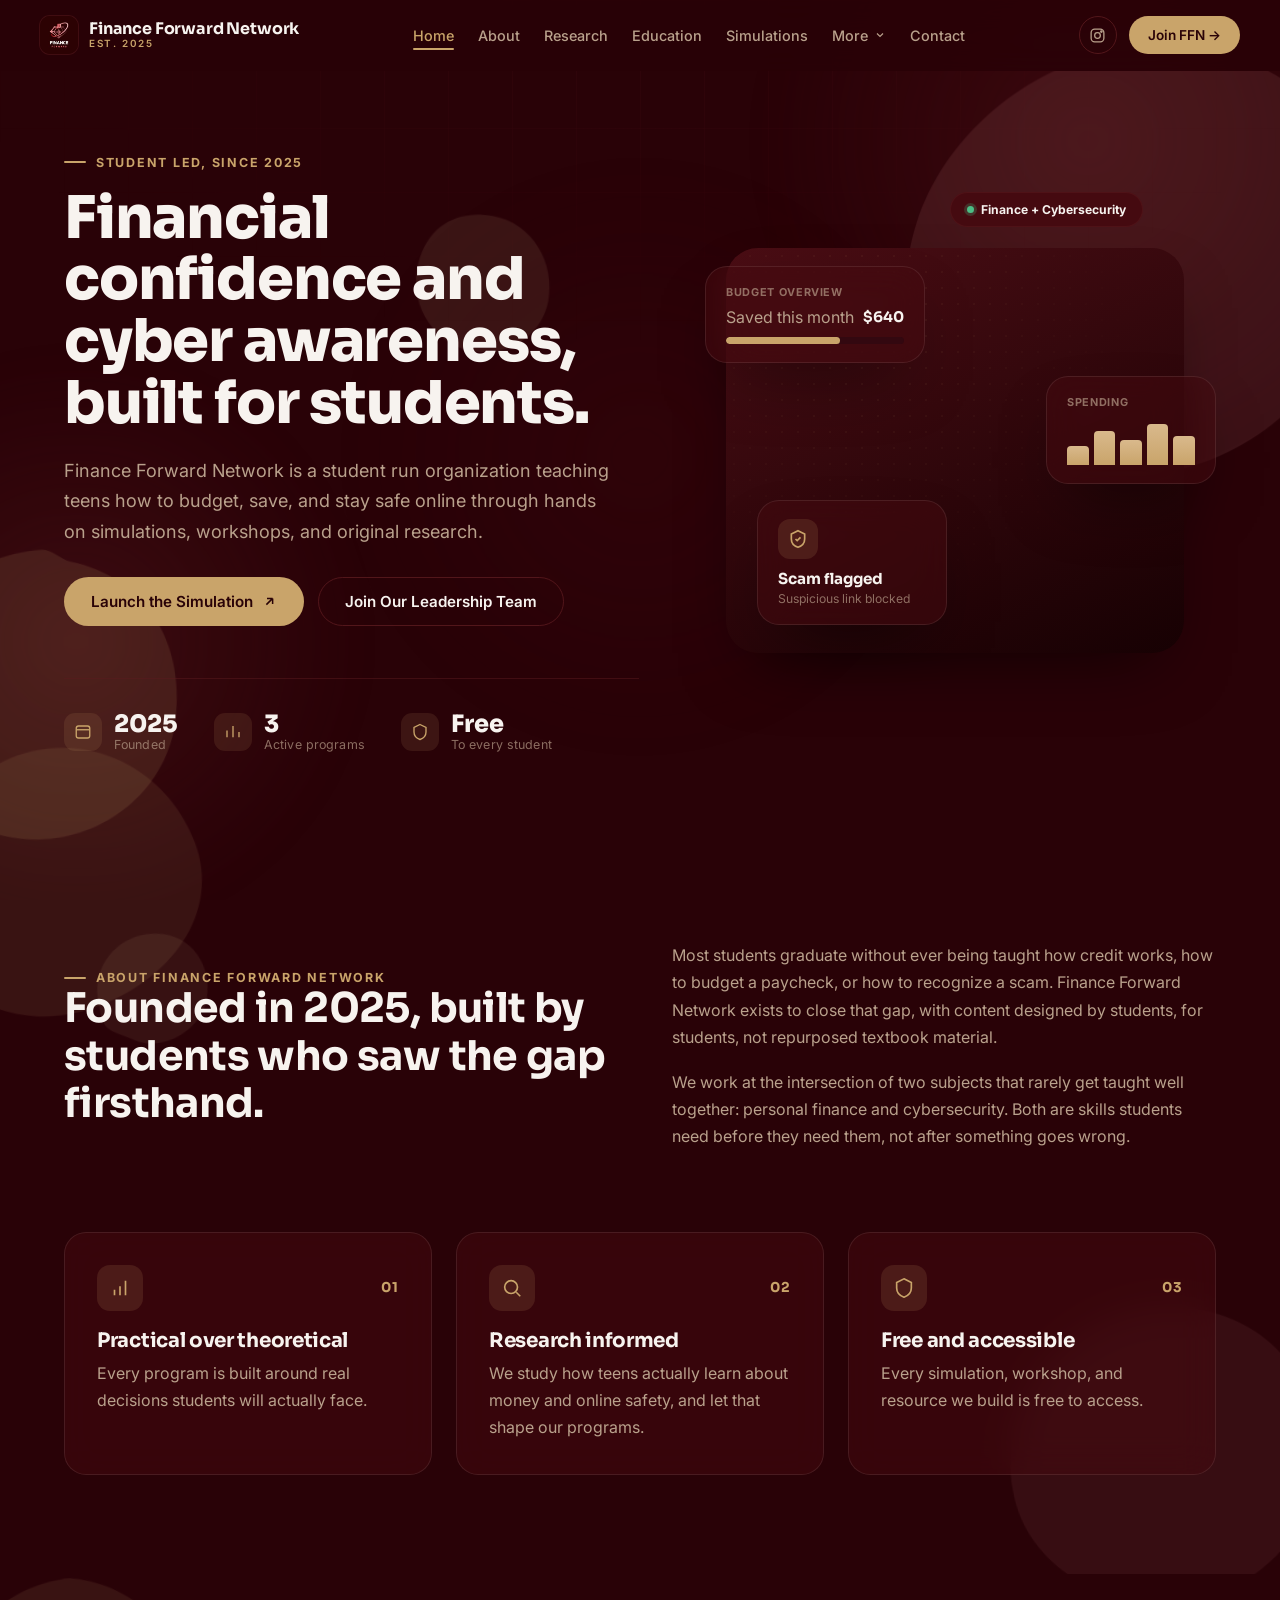
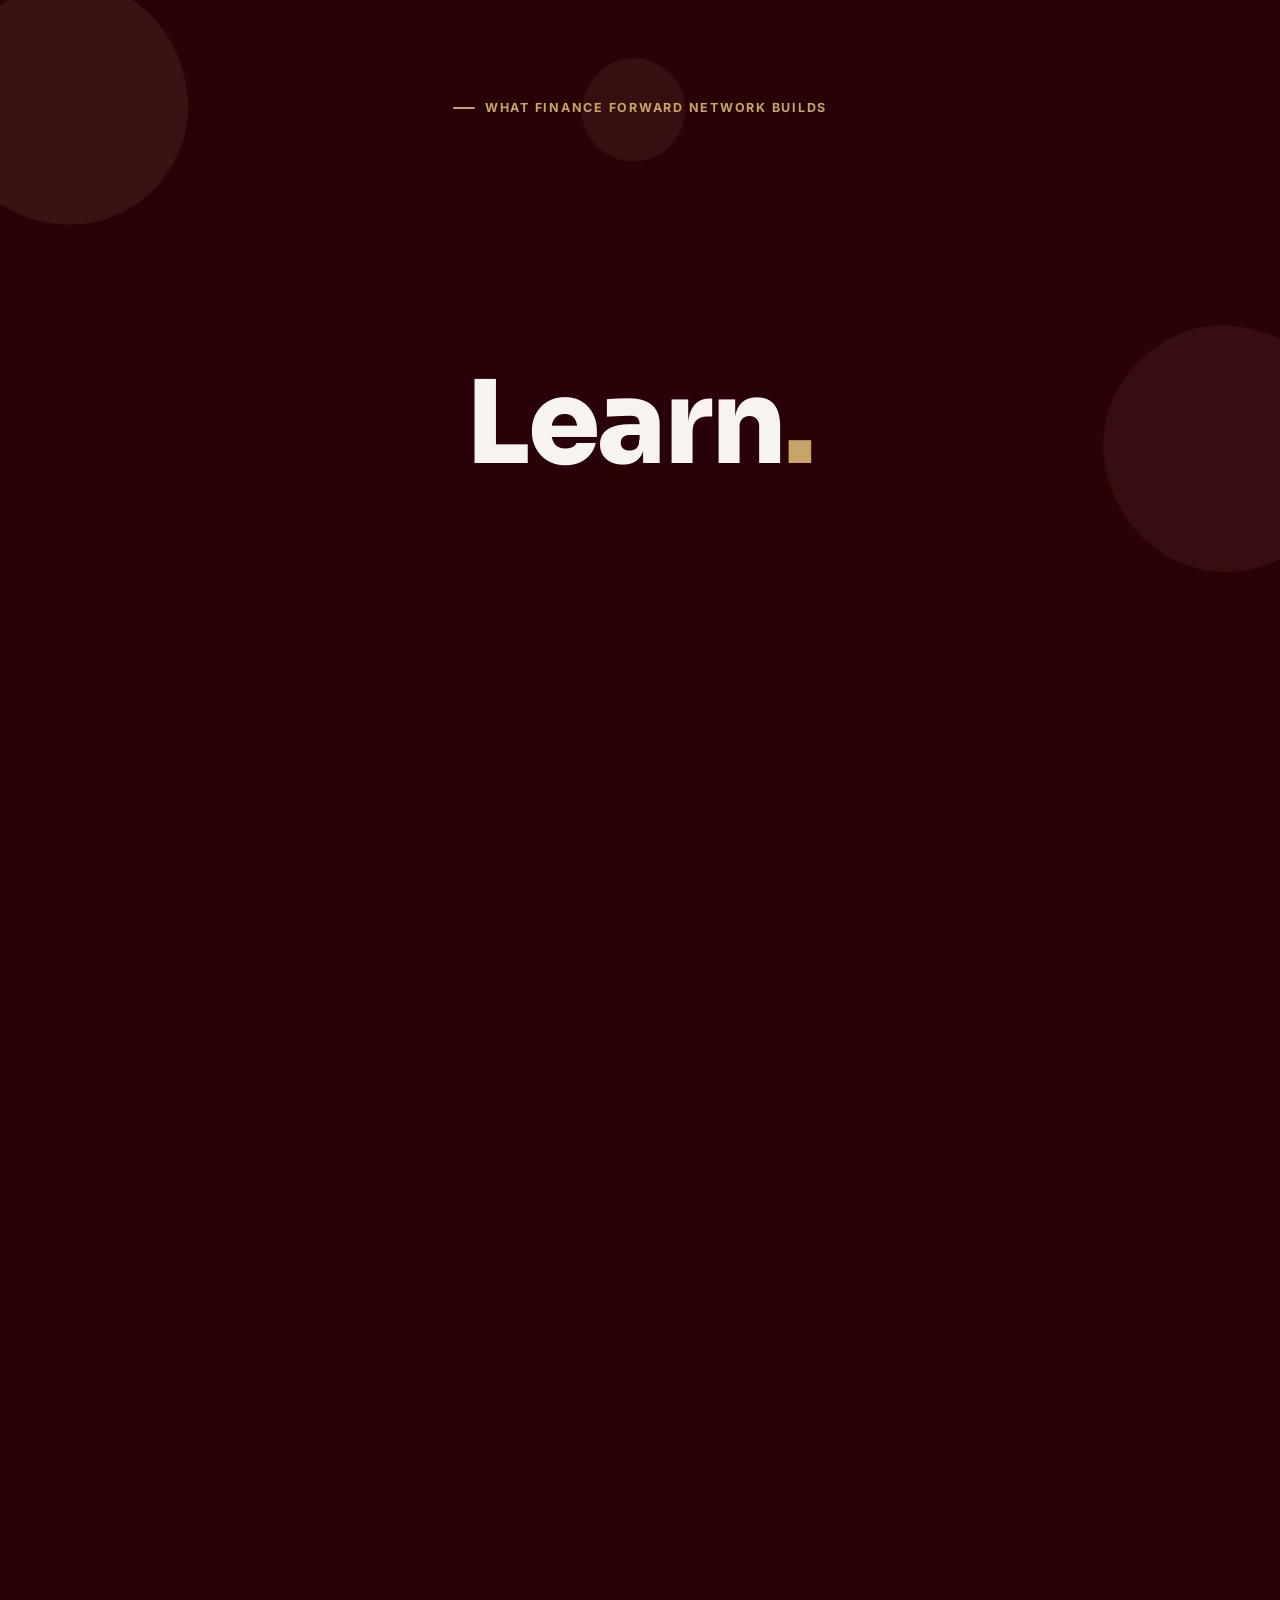
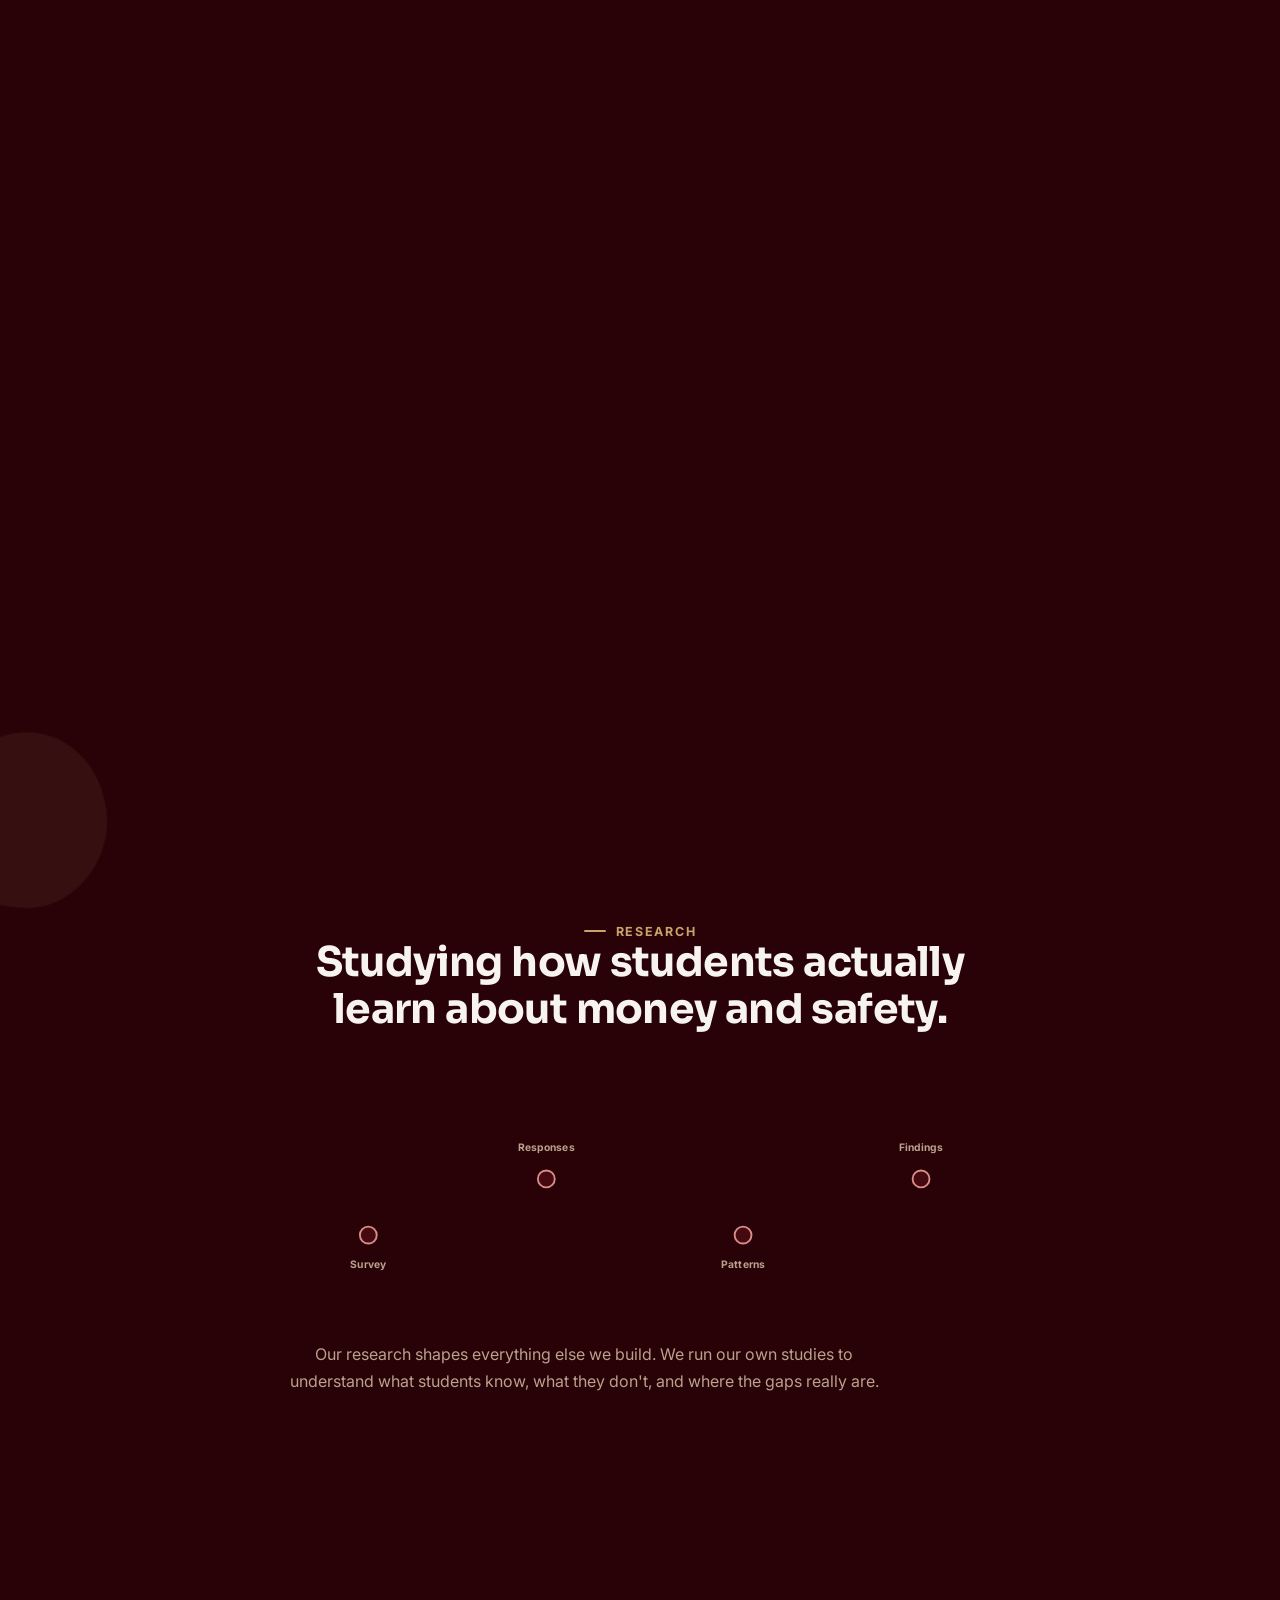
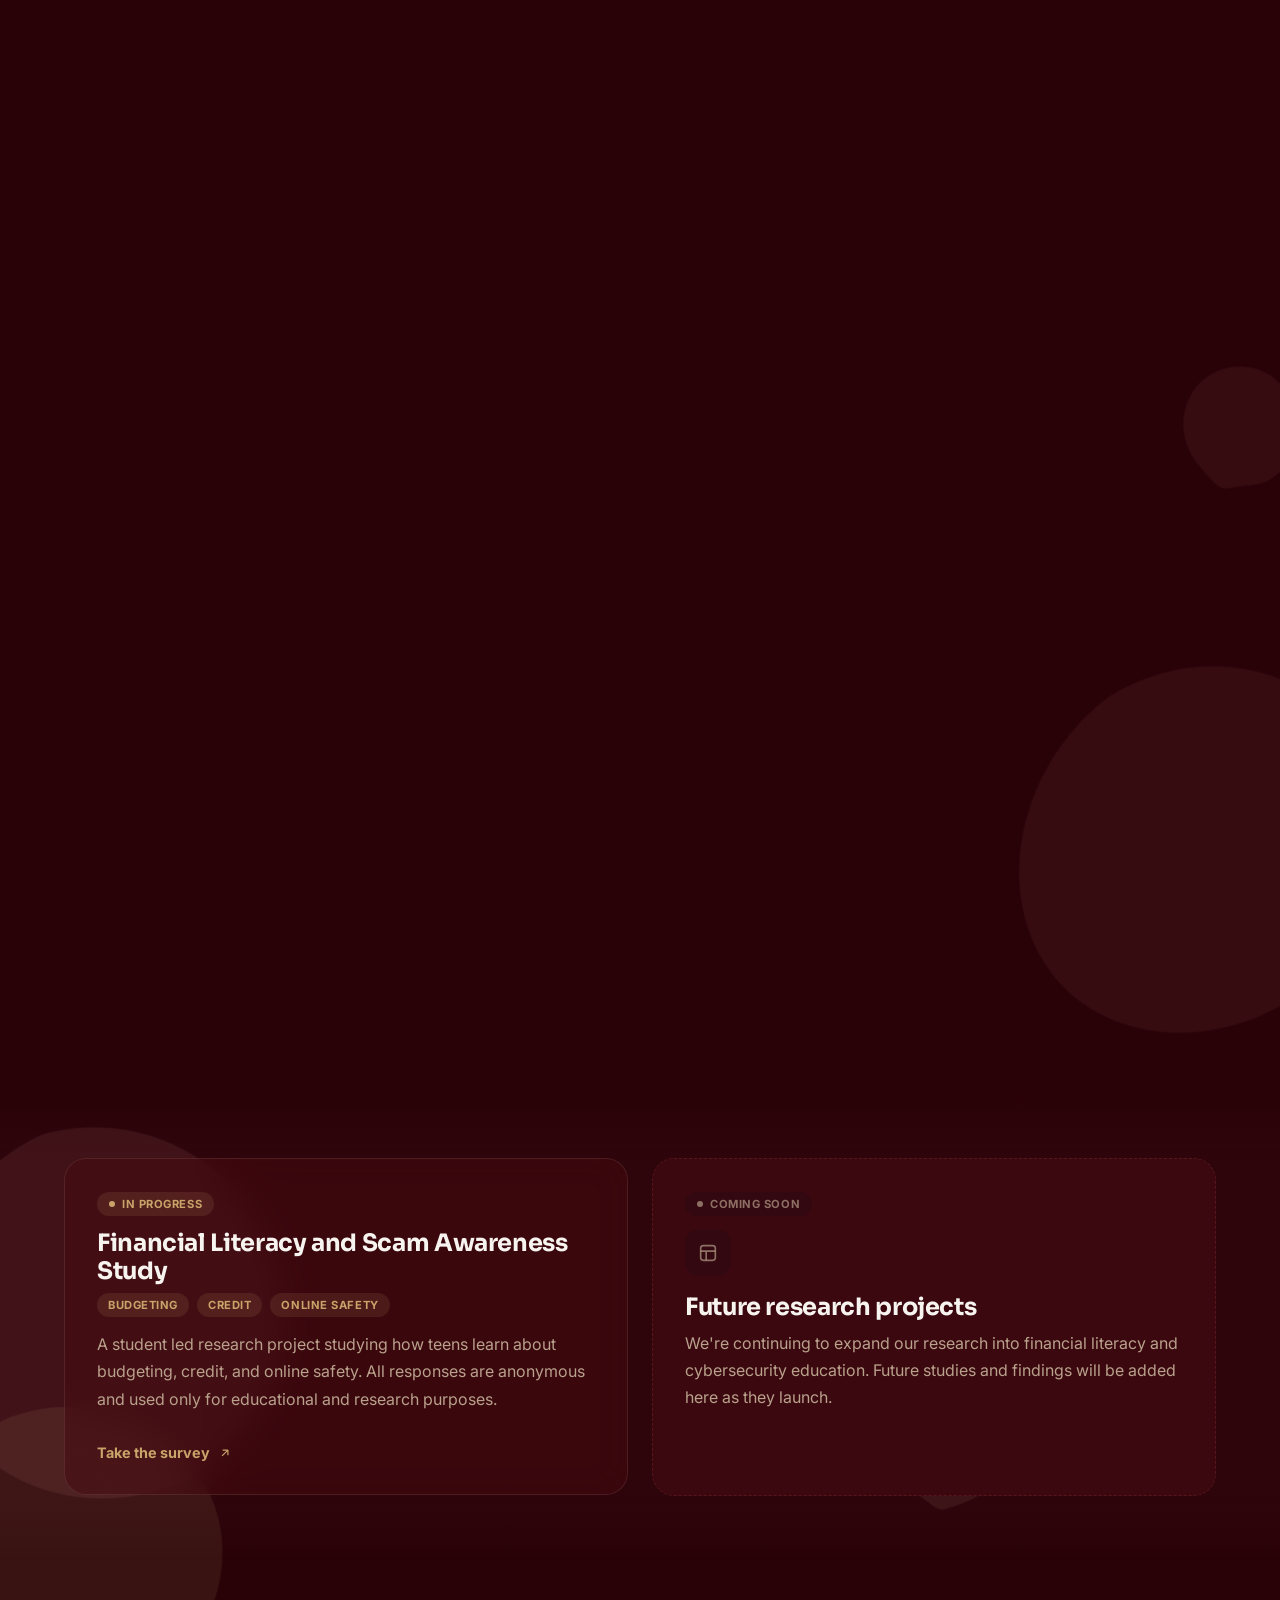
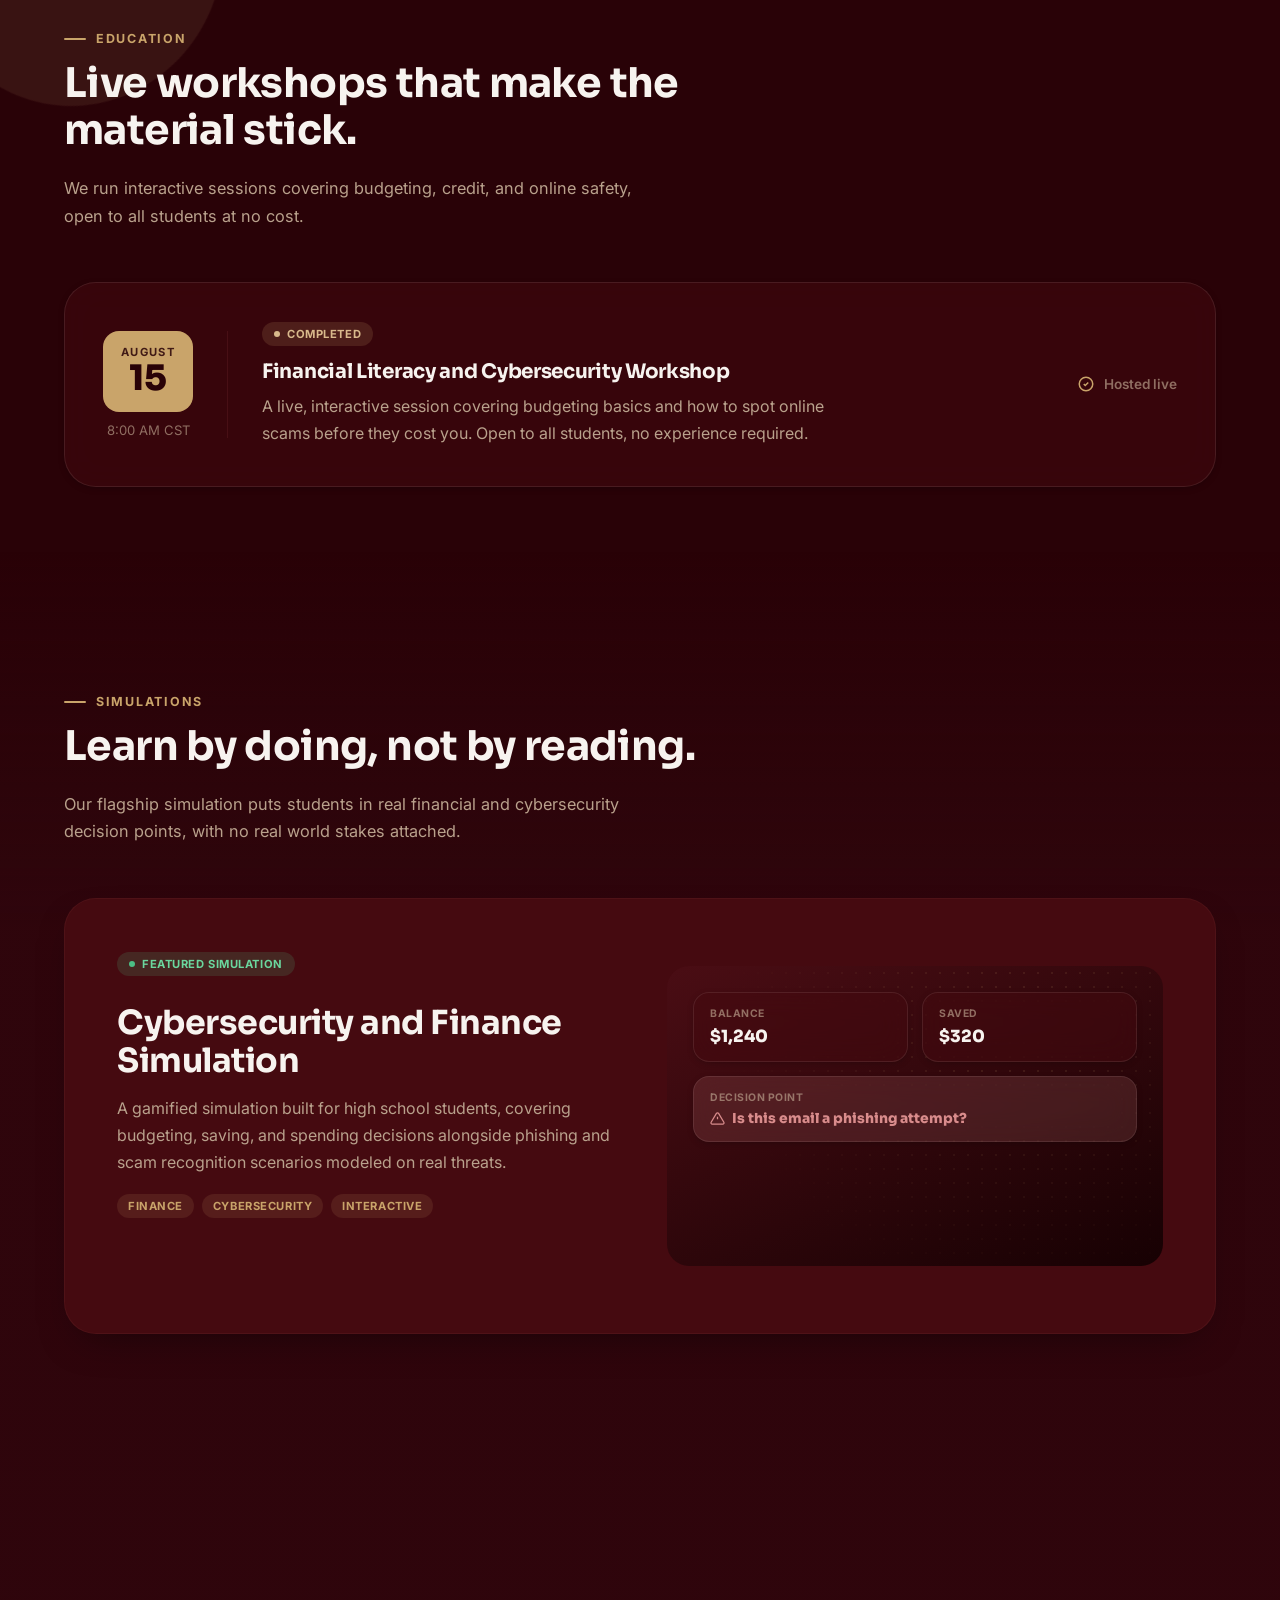
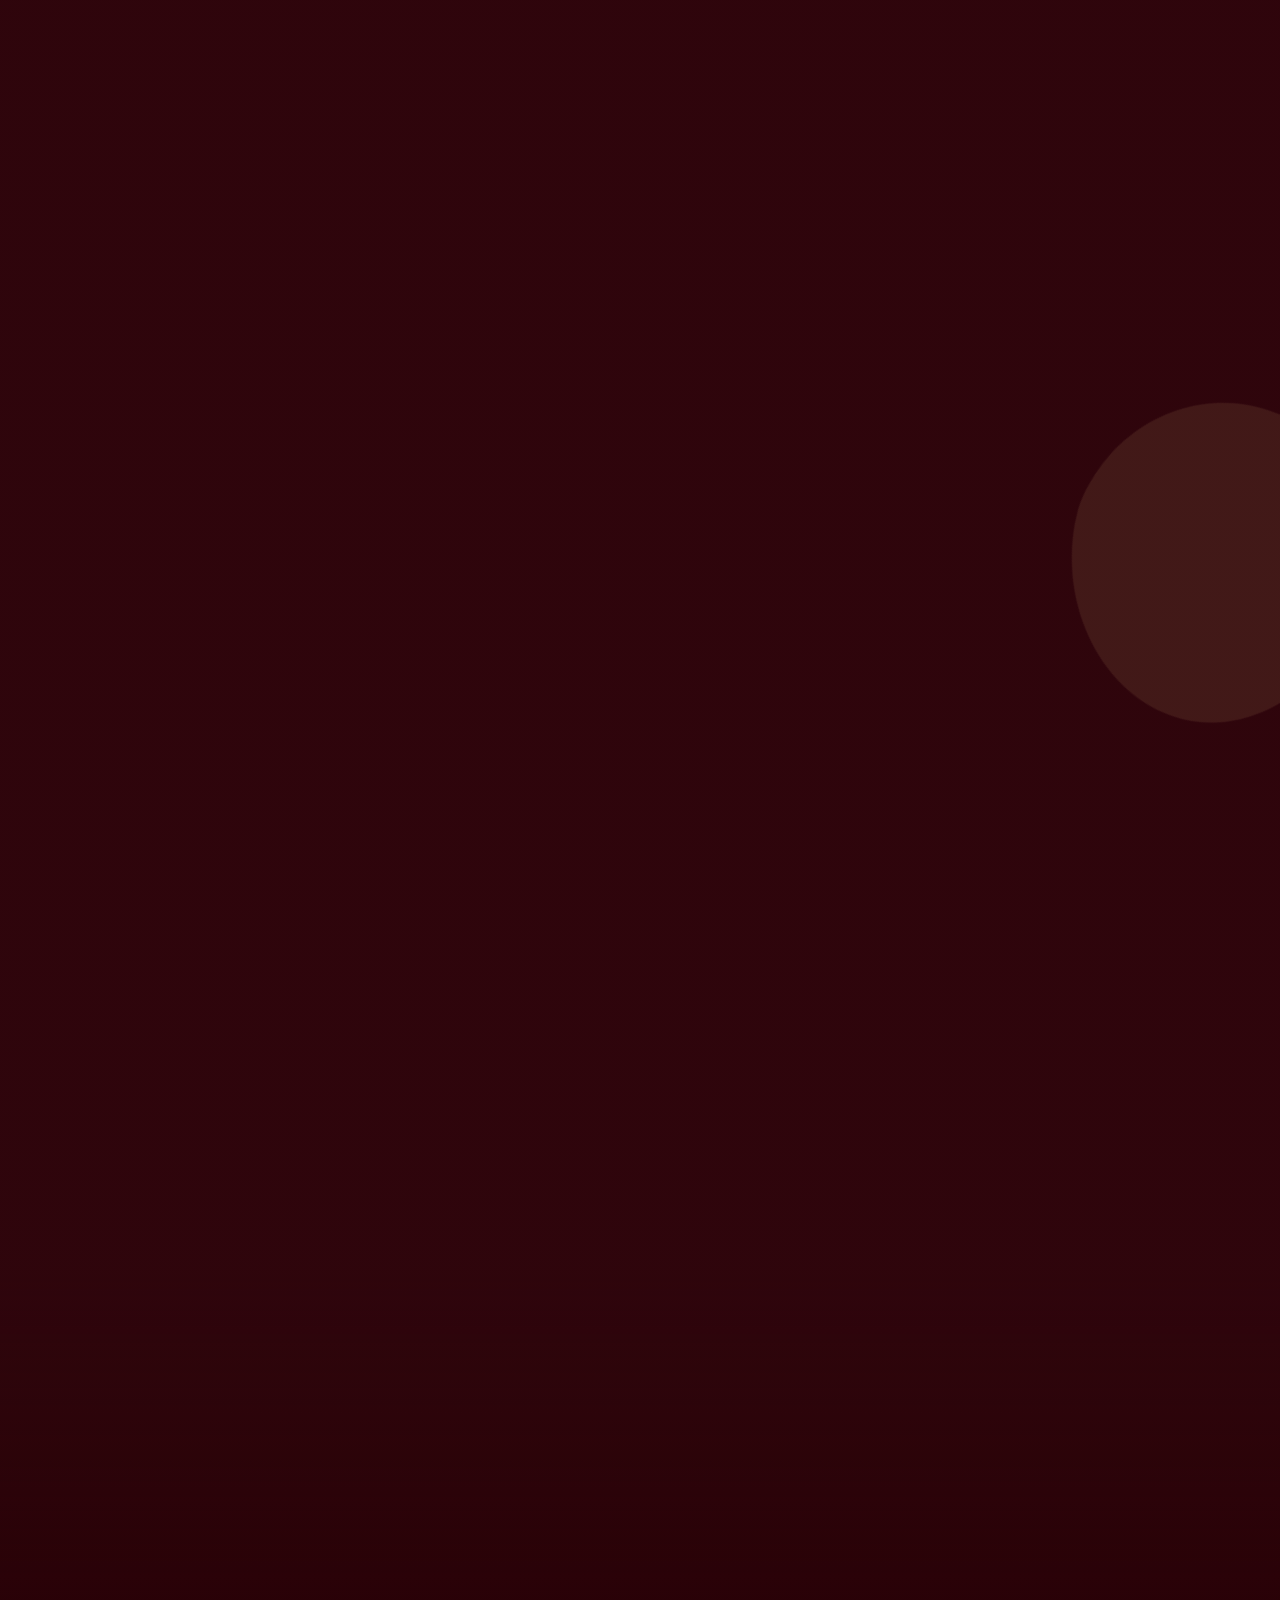
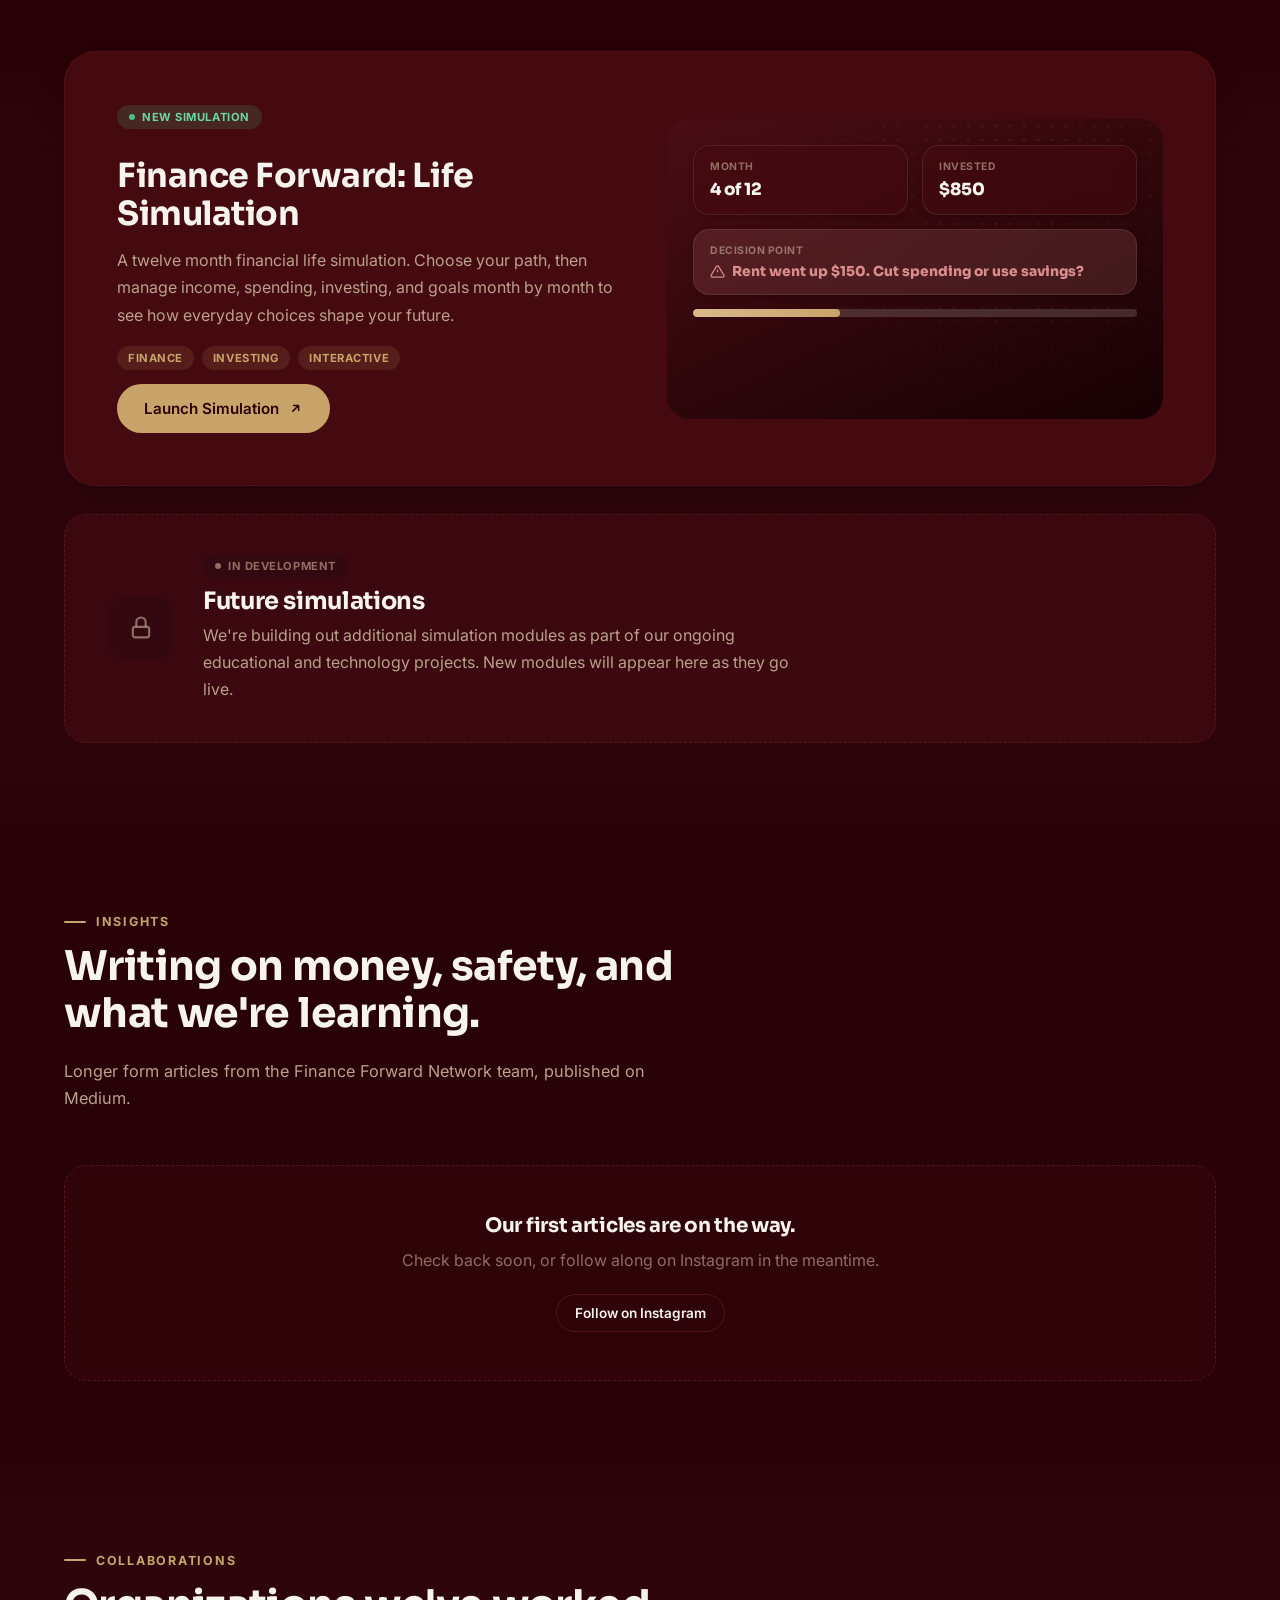
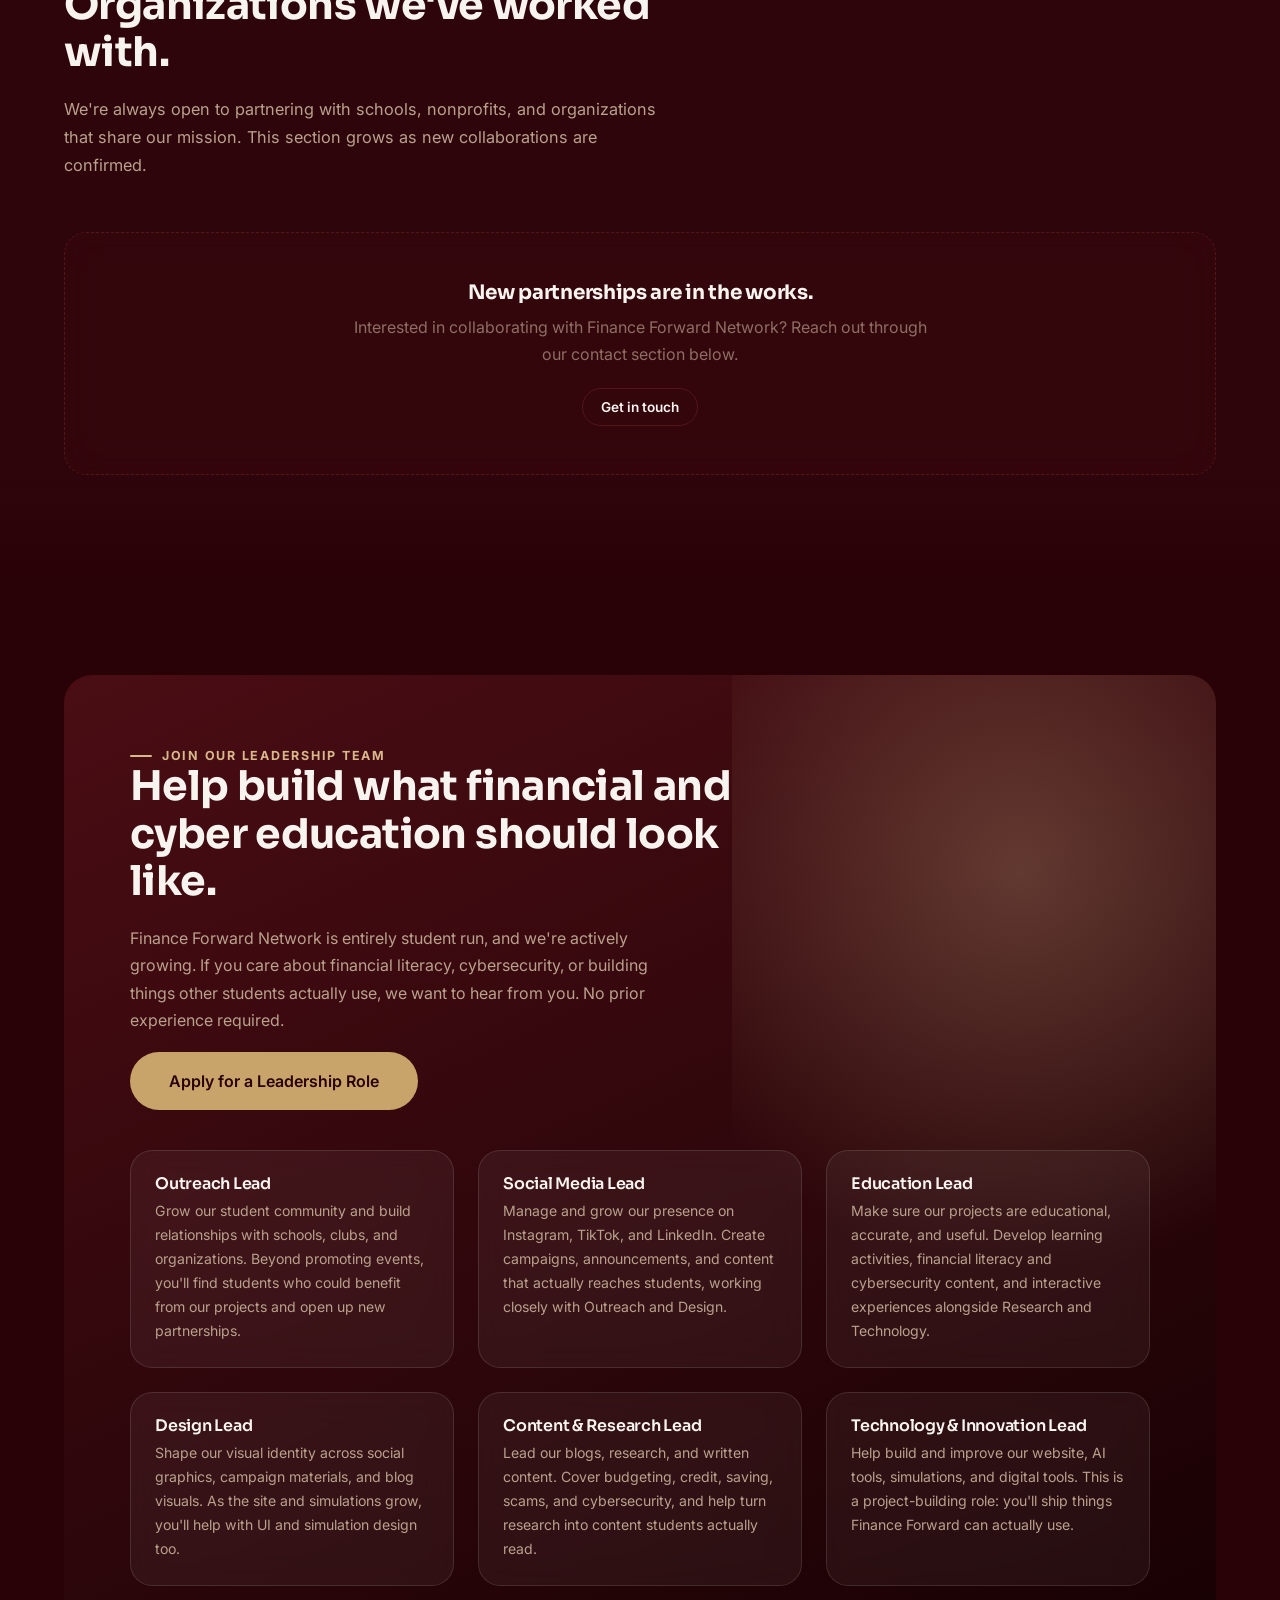
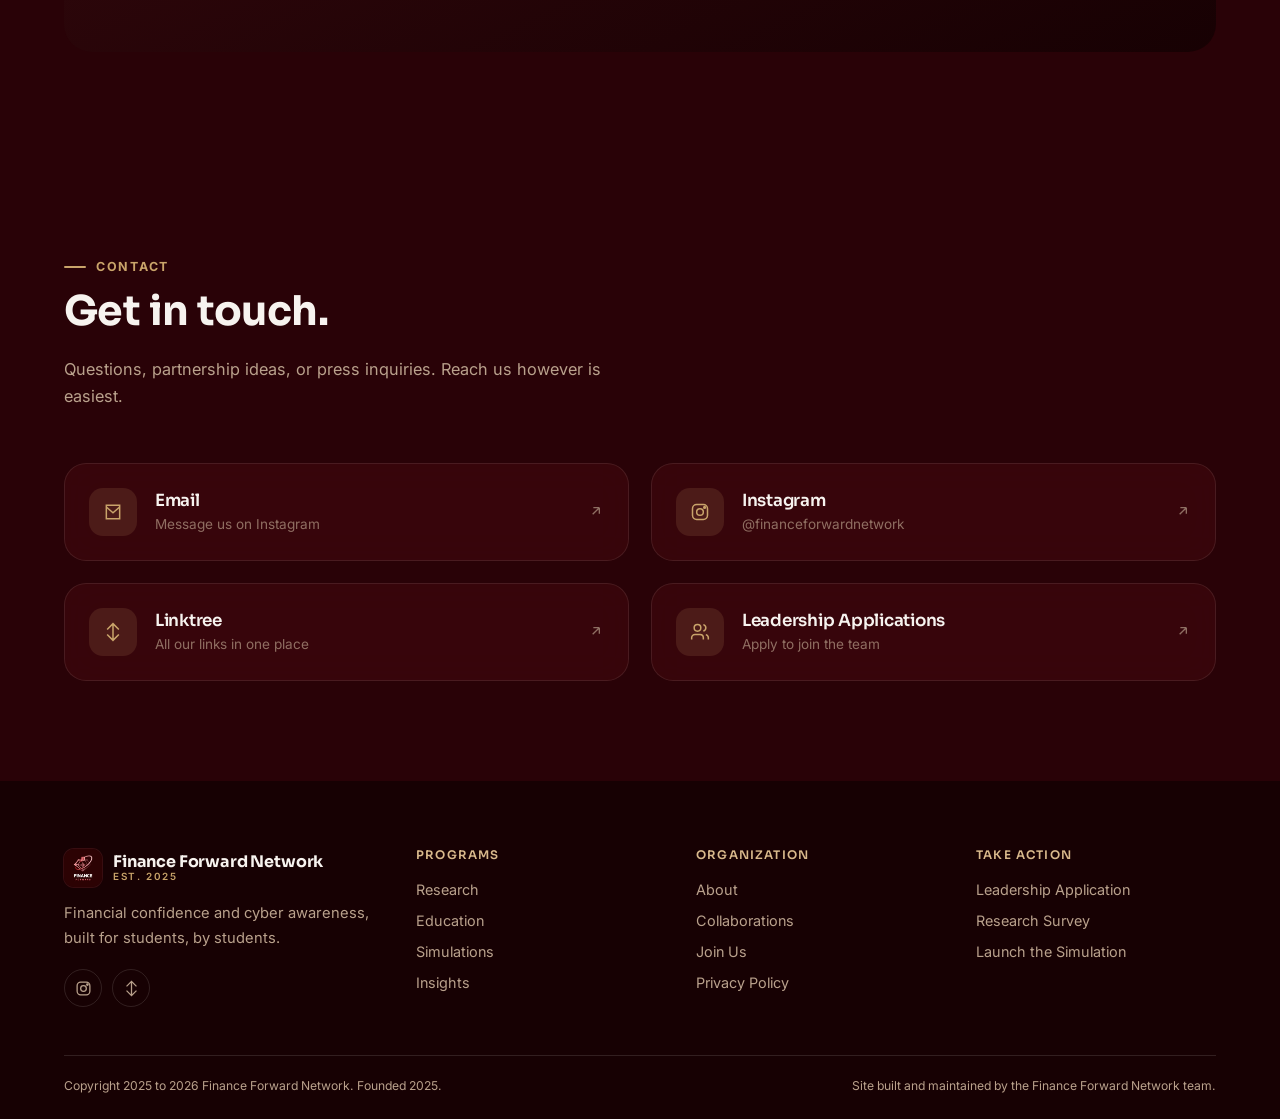
==== commit 2810663b: "Add files via upload" ====
--- a/index.html
+++ b/index.html
@@ -1,1892 +1,588 @@
 <!DOCTYPE html>
 <html lang="en">
 <head>
-<meta charset="utf-8">
-<meta name="viewport" content="width=device-width, initial-scale=1">
-<title>Finance Forward — Your money. Your choices. Your future.</title>
-<link rel="preconnect" href="https://fonts.googleapis.com">
-<link rel="preconnect" href="https://fonts.gstatic.com" crossorigin>
-<link href="https://fonts.googleapis.com/css2?family=Bricolage+Grotesque:opsz,wght@12..96,500;12..96,700;12..96,800&family=Instrument+Sans:wght@400;500;600&family=JetBrains+Mono:wght@500;700&display=swap" rel="stylesheet">
-<style>
-:root{
-  --burgundy:#6B1F2B;
-  --burgundy-dark:#42131B;
-  --beige:#F4EBDD;
-  --beige-light:#FBF7F0;
-  --rose:#A66A6A;
-  --ink:#2A1015;
-  --gain:#4F7A5B;
-  --loss:#B44A3A;
-  --gold:#C9A227;
-  --line:rgba(107,31,43,.14);
-  --shadow-sm:0 1px 2px rgba(66,19,27,.06), 0 4px 12px rgba(66,19,27,.06);
-  --shadow-md:0 2px 4px rgba(66,19,27,.07), 0 12px 32px rgba(66,19,27,.10);
-  --shadow-lg:0 8px 16px rgba(66,19,27,.10), 0 32px 64px rgba(66,19,27,.16);
-  --r:20px;
-  --display:'Bricolage Grotesque',system-ui,sans-serif;
-  --body:'Instrument Sans',system-ui,sans-serif;
-  --mono:'JetBrains Mono',ui-monospace,monospace;
-}
-*{box-sizing:border-box;margin:0;padding:0}
-html,body{height:100%}
-body{
-  font-family:var(--body);
-  background:var(--beige-light);
-  color:var(--ink);
-  -webkit-font-smoothing:antialiased;
-  overflow-x:hidden;
-}
-button{font-family:inherit;cursor:pointer;border:none;background:none;color:inherit}
-button:focus-visible,input:focus-visible,[tabindex]:focus-visible{outline:3px solid var(--rose);outline-offset:3px;border-radius:6px}
-.mono{font-family:var(--mono);font-variant-numeric:tabular-nums}
-
-/* ---------- shared ---------- */
-.screen{display:none;min-height:100vh}
-.screen.on{display:block;animation:fadeUp .5s cubic-bezier(.2,.7,.3,1) both}
-@keyframes fadeUp{from{opacity:0;transform:translateY(14px)}to{opacity:1;transform:none}}
-@keyframes fadeIn{from{opacity:0}to{opacity:1}}
-@keyframes pop{0%{transform:scale(.86);opacity:0}60%{transform:scale(1.03)}100%{transform:scale(1);opacity:1}}
-.wrap{max-width:1280px;margin:0 auto;padding:0 32px}
-
-.btn{
-  display:inline-flex;align-items:center;gap:10px;
-  background:var(--burgundy);color:var(--beige-light);
-  font-family:var(--display);font-weight:700;letter-spacing:.02em;
-  font-size:16px;padding:16px 30px;border-radius:100px;
-  box-shadow:0 4px 0 var(--burgundy-dark), var(--shadow-md);
-  transition:transform .16s cubic-bezier(.2,.7,.3,1), box-shadow .16s, background .2s;
-}
-.btn:hover{transform:translateY(-2px);box-shadow:0 6px 0 var(--burgundy-dark), var(--shadow-lg)}
-.btn:active{transform:translateY(3px);box-shadow:0 1px 0 var(--burgundy-dark)}
-.btn.ghost{background:transparent;color:var(--burgundy);box-shadow:inset 0 0 0 2px var(--line)}
-.btn.ghost:hover{background:rgba(107,31,43,.06);box-shadow:inset 0 0 0 2px var(--burgundy)}
-.btn.big{font-size:20px;padding:20px 42px}
-.btn[disabled]{opacity:.4;pointer-events:none}
-
-.eyebrow{font-family:var(--mono);font-size:11px;letter-spacing:.18em;text-transform:uppercase;color:var(--rose);font-weight:700}
-.card{background:#fff;border-radius:var(--r);box-shadow:var(--shadow-sm);border:1px solid var(--line)}
-
-/* ---------- boot ---------- */
-#boot{display:none;place-items:center;min-height:100vh;background:radial-gradient(120% 90% at 50% 0%, #7d2735 0%, var(--burgundy-dark) 62%, #2c0c12 100%);position:relative;overflow:hidden}
-#boot.on{display:grid}
-.coin{position:absolute;border-radius:50%;background:linear-gradient(150deg,#e8c877,#b8862f);opacity:.14;animation:drift linear infinite}
-@keyframes drift{from{transform:translateY(110vh) rotate(0)}to{transform:translateY(-20vh) rotate(540deg)}}
-.boot-inner{text-align:center;position:relative;z-index:2;padding:24px}
-.boot-inner h1{
-  font-family:var(--display);font-weight:800;color:var(--beige);
-  font-size:clamp(44px,9vw,116px);line-height:.92;letter-spacing:-.035em;
-}
-.boot-inner h1 span{display:inline-block;opacity:0;animation:pop .6s cubic-bezier(.2,.8,.3,1) forwards}
-.boot-tag{margin-top:22px;font-size:clamp(15px,2vw,21px);color:var(--rose);letter-spacing:.04em;opacity:0;animation:fadeIn .8s .9s forwards}
-.boot-tag b{color:var(--beige);font-weight:600}
-.boot-cta{margin-top:44px;opacity:0;animation:fadeUp .7s 1.35s forwards}
-.boot-cta .btn{background:var(--beige);color:var(--burgundy-dark);box-shadow:0 4px 0 var(--rose)}
-.boot-note{margin-top:20px;font-size:12px;color:rgba(244,235,221,.42);opacity:0;animation:fadeIn 1s 1.9s forwards}
-
-/* ---------- select ---------- */
-#select{padding:56px 0 90px;background:
-  radial-gradient(70% 50% at 12% 0%, #fff 0%, transparent 60%),
-  var(--beige)}
-.sel-head{text-align:center;margin-bottom:46px}
-.sel-head h2{font-family:var(--display);font-weight:800;font-size:clamp(34px,6vw,66px);letter-spacing:-.03em;color:var(--burgundy-dark);margin-top:10px}
-.sel-head p{color:var(--rose);margin-top:12px;font-size:16px}
-.grid{display:grid;grid-template-columns:repeat(auto-fit,minmax(268px,1fr));gap:24px}
-
-.char{
-  position:relative;background:#fff;border-radius:26px;padding:26px 24px 24px;text-align:left;
-  border:1px solid var(--line);box-shadow:var(--shadow-sm);
-  transition:transform .3s cubic-bezier(.2,.8,.3,1), box-shadow .3s;
-  overflow:hidden;
-}
-.char::before{content:'';position:absolute;inset:0;background:radial-gradient(90% 60% at 50% -10%, rgba(166,106,106,.16), transparent 62%);opacity:0;transition:opacity .35s}
-.char:hover{transform:translateY(-10px);box-shadow:var(--shadow-lg)}
-.char:hover::before{opacity:1}
-.char:hover .av{transform:translateY(-6px) scale(1.05)}
-.char:hover .reveal{max-height:190px;opacity:1}
-.av{width:118px;height:118px;display:block;margin:0 auto 16px;transition:transform .4s cubic-bezier(.2,.8,.3,1);position:relative;z-index:1}
-.char h3{font-family:var(--display);font-weight:700;font-size:25px;letter-spacing:-.02em;color:var(--burgundy-dark);position:relative;z-index:1}
-.char .role{font-size:13.5px;color:var(--rose);margin-top:3px;position:relative;z-index:1}
-.char .desc{font-size:14px;line-height:1.55;margin-top:12px;color:#5c4148;position:relative;z-index:1}
-.reveal{max-height:0;opacity:0;overflow:hidden;transition:max-height .42s cubic-bezier(.2,.8,.3,1), opacity .3s;position:relative;z-index:1}
-.stat-rows{margin-top:16px;padding-top:14px;border-top:1px dashed var(--line)}
-.srow{display:flex;justify-content:space-between;font-size:12.5px;padding:5px 0;color:#6b4c53}
-.srow b{font-family:var(--mono);font-weight:700;color:var(--burgundy-dark)}
-.diff{position:absolute;top:18px;right:18px;display:flex;gap:3px;z-index:2}
-.diff i{width:7px;height:16px;border-radius:3px;background:var(--line)}
-.diff i.f{background:var(--burgundy)}
-.diff-label{position:absolute;top:20px;left:18px;font-family:var(--mono);font-size:9.5px;letter-spacing:.14em;color:var(--rose);z-index:2}
-
-/* ---------- profile ---------- */
-#profile{min-height:100vh;background:var(--burgundy-dark);color:var(--beige);display:none}
-#profile.on{display:grid;place-items:center;padding:60px 24px}
-.prof{max-width:940px;display:grid;grid-template-columns:300px 1fr;gap:52px;align-items:center}
-.prof-av{width:280px;height:280px;filter:drop-shadow(0 24px 44px rgba(0,0,0,.42))}
-.prof h2{font-family:var(--display);font-weight:800;font-size:clamp(38px,6vw,62px);letter-spacing:-.03em;line-height:1}
-.prof .sub{color:var(--rose);margin:10px 0 22px;font-size:17px}
-.prof .story{font-size:16.5px;line-height:1.72;color:rgba(244,235,221,.84);max-width:56ch}
-.prof .chal{margin-top:22px;padding:16px 20px;border-left:3px solid var(--rose);background:rgba(244,235,221,.06);border-radius:0 12px 12px 0;font-size:14.5px}
-.prof-stats{display:grid;grid-template-columns:repeat(4,1fr);gap:14px;margin-top:26px}
-.pstat{background:rgba(244,235,221,.07);border-radius:14px;padding:14px}
-.pstat span{font-family:var(--mono);font-size:10px;letter-spacing:.12em;color:var(--rose);text-transform:uppercase}
-.pstat b{display:block;font-family:var(--mono);font-size:19px;margin-top:6px}
-.prof-actions{margin-top:34px;display:flex;gap:14px;flex-wrap:wrap}
-#profile .btn{background:var(--beige);color:var(--burgundy-dark);box-shadow:0 4px 0 var(--rose)}
-#profile .btn.ghost{background:transparent;color:var(--beige);box-shadow:inset 0 0 0 2px rgba(244,235,221,.28)}
-
-/* ---------- goal ---------- */
-#goal{min-height:100vh;display:none;place-items:center;background:var(--beige);padding:60px 24px}
-#goal.on{display:grid}
-.goalbox{max-width:660px;width:100%;text-align:center}
-.goalbox h2{font-family:var(--display);font-weight:800;font-size:clamp(32px,5vw,52px);letter-spacing:-.03em;color:var(--burgundy-dark);margin:12px 0 10px}
-.goalbox p{color:var(--rose);margin-bottom:30px}
-.chips{display:flex;flex-wrap:wrap;gap:9px;justify-content:center;margin-bottom:26px}
-.chip{background:#fff;border:1px solid var(--line);border-radius:100px;padding:10px 18px;font-size:13.5px;transition:.2s;color:#6b4c53}
-.chip:hover{border-color:var(--burgundy);color:var(--burgundy);transform:translateY(-2px)}
-.chip.sel{background:var(--burgundy);color:#fff;border-color:var(--burgundy)}
-.goal-form{display:flex;gap:12px;justify-content:center;flex-wrap:wrap;margin-bottom:12px}
-input[type=text],input[type=number]{
-  font-family:var(--body);font-size:15px;padding:15px 20px;border-radius:14px;
-  border:1px solid var(--line);background:#fff;color:var(--ink);min-width:200px;
-}
-input[type=number]{font-family:var(--mono);min-width:150px}
-.goal-list{margin:20px auto 30px;max-width:460px;display:grid;gap:9px}
-.goal-item{display:flex;justify-content:space-between;align-items:center;background:#fff;border-radius:14px;padding:13px 18px;font-size:14px;box-shadow:var(--shadow-sm);animation:pop .35s both}
-.goal-item b{font-family:var(--mono)}
-.goal-item button{color:var(--rose);font-size:19px;line-height:1}
-
-/* ---------- dashboard ---------- */
-#dash{display:none;background:var(--beige)}
-#dash.on{display:block}
-.hud{
-  position:sticky;top:0;z-index:40;background:rgba(251,247,240,.9);backdrop-filter:blur(14px);
-  border-bottom:1px solid var(--line);
-}
-.hud-in{max-width:1280px;margin:0 auto;padding:12px 32px;display:flex;align-items:center;gap:22px}
-.hud-brand{font-family:var(--display);font-weight:800;font-size:15px;letter-spacing:-.01em;color:var(--burgundy);white-space:nowrap}
-.hud-chapter{font-family:var(--mono);font-size:10.5px;letter-spacing:.13em;color:var(--rose);text-transform:uppercase;padding-left:22px;border-left:1px solid var(--line);white-space:nowrap}
-.hud-chapter b{display:block;font-family:var(--display);font-size:14px;letter-spacing:0;color:var(--burgundy-dark);text-transform:none;margin-top:2px}
-.nav{display:flex;gap:2px;margin-left:auto;flex-wrap:wrap}
-.nav button{font-size:13.5px;padding:9px 15px;border-radius:100px;color:#7a5a61;transition:.2s;font-weight:500}
-.nav button:hover{background:rgba(107,31,43,.07);color:var(--burgundy)}
-.nav button.on{background:var(--burgundy);color:#fff}
-
-.mrail{max-width:1280px;margin:0 auto;padding:0 32px}
-.months{display:flex;gap:5px;padding:11px 0}
-.mdot{flex:1;height:5px;border-radius:4px;background:rgba(107,31,43,.13);transition:.4s}
-.mdot.done{background:var(--rose)}
-.mdot.now{background:var(--burgundy);box-shadow:0 0 0 3px rgba(107,31,43,.16)}
-
-.board{display:grid;grid-template-columns:290px 1fr;gap:26px;padding:22px 0 120px}
-.side{position:sticky;top:112px;align-self:start;display:grid;gap:16px}
-.charcard{background:linear-gradient(168deg,#7c2735,var(--burgundy-dark));border-radius:24px;padding:24px;color:var(--beige);text-align:center;box-shadow:var(--shadow-md);position:relative;overflow:hidden}
-.charcard::after{content:'';position:absolute;inset:auto -30% -55% -30%;height:150px;background:radial-gradient(closest-side,rgba(244,235,221,.16),transparent)}
-.charcard .av{width:132px;height:132px;margin-bottom:8px}
-.charcard h3{font-family:var(--display);font-weight:700;font-size:21px;position:relative}
-.charcard .mood{font-size:12px;color:var(--rose);margin-top:3px;position:relative;min-height:17px}
-.nw{margin-top:16px;padding-top:16px;border-top:1px solid rgba(244,235,221,.16);position:relative}
-.nw span{font-family:var(--mono);font-size:9.5px;letter-spacing:.14em;color:var(--rose)}
-.nw b{display:block;font-family:var(--mono);font-size:31px;font-weight:700;margin-top:4px;letter-spacing:-.02em}
-
-.tiles{display:grid;grid-template-columns:repeat(4,1fr);gap:14px}
-.tile{background:#fff;border-radius:18px;padding:17px 18px;border:1px solid var(--line);box-shadow:var(--shadow-sm);transition:transform .25s}
-.tile:hover{transform:translateY(-3px)}
-.tile span{font-family:var(--mono);font-size:9.5px;letter-spacing:.13em;color:var(--rose);text-transform:uppercase}
-.tile b{display:block;font-family:var(--mono);font-size:25px;font-weight:700;margin-top:7px;letter-spacing:-.02em;color:var(--burgundy-dark)}
-.tile.hero{grid-column:span 2;background:linear-gradient(150deg,#fff,#fdf6ec)}
-.tile.hero b{font-size:36px}
-.tile small{display:block;font-size:11.5px;color:var(--rose);margin-top:4px}
-
-.panel{background:#fff;border-radius:22px;padding:26px;border:1px solid var(--line);box-shadow:var(--shadow-sm);margin-top:18px}
-.panel h4{font-family:var(--display);font-weight:700;font-size:17px;color:var(--burgundy-dark);margin-bottom:4px}
-.panel .hint{font-size:13px;color:var(--rose);margin-bottom:18px}
-
-.dims{display:grid;grid-template-columns:repeat(3,1fr);gap:18px}
-.dim{}
-.dim .top{display:flex;justify-content:space-between;align-items:baseline;margin-bottom:7px}
-.dim .top b{font-family:var(--display);font-size:13px;letter-spacing:.03em;text-transform:uppercase;color:var(--burgundy-dark)}
-.dim .top i{font-family:var(--mono);font-size:12px;font-style:normal;color:var(--rose)}
-.bar{height:8px;border-radius:6px;background:rgba(107,31,43,.1);overflow:hidden}
-.bar i{display:block;height:100%;border-radius:6px;background:linear-gradient(90deg,var(--rose),var(--burgundy));transition:width .9s cubic-bezier(.2,.8,.3,1)}
-.dim p{font-size:11.5px;color:#8a6b71;margin-top:6px;line-height:1.45}
-
-.alloc{display:grid;gap:16px}
-.slot{display:grid;grid-template-columns:1fr auto;gap:10px;align-items:center}
-.slot .lab{font-size:14px;font-weight:600;color:var(--burgundy-dark)}
-.slot .lab em{display:block;font-style:normal;font-size:11.5px;color:var(--rose);font-weight:400;margin-top:2px}
-.slot .amt{font-family:var(--mono);font-size:17px;font-weight:700;color:var(--burgundy);min-width:82px;text-align:right}
-input[type=range]{grid-column:1/-1;-webkit-appearance:none;appearance:none;height:8px;border-radius:6px;background:rgba(107,31,43,.12);width:100%}
-input[type=range]::-webkit-slider-thumb{-webkit-appearance:none;width:24px;height:24px;border-radius:50%;background:var(--burgundy);border:4px solid #fff;box-shadow:var(--shadow-sm);cursor:grab}
-input[type=range]::-moz-range-thumb{width:24px;height:24px;border-radius:50%;background:var(--burgundy);border:4px solid #fff;cursor:grab}
-.pool{display:flex;justify-content:space-between;align-items:center;background:var(--beige);border-radius:14px;padding:13px 18px;margin-bottom:18px;font-size:13.5px}
-.pool b{font-family:var(--mono);font-size:20px;color:var(--burgundy)}
-
-.gl{display:grid;gap:14px}
-.gcard{background:var(--beige-light);border-radius:16px;padding:16px 18px;border:1px solid var(--line)}
-.gcard .gt{display:flex;justify-content:space-between;align-items:baseline;margin-bottom:9px}
-.gcard .gt b{font-family:var(--display);font-size:14px;text-transform:uppercase;letter-spacing:.04em;color:var(--burgundy-dark)}
-.gcard .gt i{font-family:var(--mono);font-size:13px;font-style:normal;color:var(--burgundy)}
-.gcard.done{background:linear-gradient(120deg,#f2e9d8,#fff);border-color:var(--gold)}
-.gcard.done .gt b::after{content:' ✓';color:var(--gain)}
-
-.footbar{
-  position:fixed;left:0;right:0;bottom:0;z-index:45;
-  background:rgba(251,247,240,.94);backdrop-filter:blur(14px);border-top:1px solid var(--line);
-}
-.footbar-in{max-width:1280px;margin:0 auto;padding:14px 32px;display:flex;align-items:center;gap:20px}
-.footbar .fl{font-size:13px;color:var(--rose)}
-.footbar .fl b{display:block;font-family:var(--display);font-size:16px;color:var(--burgundy-dark)}
-.footbar .btn{margin-left:auto}
-
-/* invest */
-.alloc-viz{display:flex;height:14px;border-radius:8px;overflow:hidden;margin:14px 0 20px;background:rgba(107,31,43,.08)}
-.alloc-viz i{transition:width .6s cubic-bezier(.2,.8,.3,1)}
-.legend{display:flex;gap:16px;flex-wrap:wrap;font-size:12px;color:#6b4c53;margin-bottom:20px}
-.legend span{display:flex;align-items:center;gap:6px}
-.legend em{width:10px;height:10px;border-radius:3px;font-style:normal}
-.spark{width:100%;height:120px;display:block}
-.disc{font-size:11.5px;color:#8a6b71;line-height:1.55;background:var(--beige);border-radius:12px;padding:13px 16px;margin-top:18px}
-
-/* skills */
-.skills{display:grid;grid-template-columns:repeat(3,1fr);gap:16px}
-.skill{background:var(--beige-light);border-radius:18px;padding:18px;border:1px solid var(--line)}
-.skill h5{font-family:var(--display);font-size:14px;text-transform:uppercase;letter-spacing:.05em;color:var(--burgundy-dark)}
-.skill .lv{font-family:var(--mono);font-size:11.5px;color:var(--rose);margin:5px 0 11px}
-.pips{display:flex;gap:5px;margin-bottom:9px}
-.pips i{flex:1;height:6px;border-radius:4px;background:rgba(107,31,43,.12);transition:.5s}
-.pips i.on{background:var(--burgundy)}
-.skill p{font-size:11.5px;color:#8a6b71;line-height:1.45}
-
-/* timeline */
-.tl{position:relative;padding-left:30px}
-.tl::before{content:'';position:absolute;left:8px;top:6px;bottom:6px;width:2px;background:var(--line)}
-.tev{position:relative;padding:0 0 22px}
-.tev::before{content:'';position:absolute;left:-26px;top:5px;width:11px;height:11px;border-radius:50%;background:var(--rose);border:2.5px solid var(--beige-light)}
-.tev.big::before{background:var(--burgundy);transform:scale(1.25)}
-.tev.win::before{background:var(--gold)}
-.tev .m{font-family:var(--mono);font-size:10px;letter-spacing:.14em;color:var(--rose);text-transform:uppercase}
-.tev .t{font-size:14.5px;font-weight:600;color:var(--burgundy-dark);margin-top:2px}
-.tev .d{font-size:12.5px;color:#8a6b71;margin-top:2px}
-.tev .v{font-family:var(--mono);font-size:12.5px;margin-top:3px}
-.up{color:var(--gain)} .dn{color:var(--loss)}
-
-/* achievements */
-.ach{display:grid;grid-template-columns:repeat(3,1fr);gap:14px}
-.trophy{background:var(--beige-light);border-radius:16px;padding:16px;border:1px solid var(--line);opacity:.4;transition:.4s}
-.trophy.on{opacity:1;background:linear-gradient(140deg,#fff,#f7eeda);border-color:var(--gold);box-shadow:var(--shadow-sm)}
-.trophy b{display:block;font-family:var(--display);font-size:13.5px;color:var(--burgundy-dark);margin-top:7px}
-.trophy p{font-size:11.5px;color:#8a6b71;margin-top:3px}
-
-/* ---------- event overlay ---------- */
-#scene{position:fixed;inset:0;z-index:100;display:none;background:var(--burgundy-dark);overflow-y:auto}
-#scene.on{display:block;animation:sceneIn .55s cubic-bezier(.2,.8,.3,1) both}
-@keyframes sceneIn{from{opacity:0;transform:scale(1.04)}to{opacity:1;transform:none}}
-.scene-art{position:relative;height:44vh;min-height:280px;overflow:hidden}
-.scene-art svg{position:absolute;inset:0;width:100%;height:100%}
-.scene-art .actor{position:absolute;left:50%;bottom:6%;transform:translateX(-50%);width:min(210px,34vw);animation:enter .8s .2s cubic-bezier(.2,.8,.3,1) both;filter:drop-shadow(0 20px 34px rgba(0,0,0,.45))}
-@keyframes enter{from{opacity:0;transform:translate(-50%,26px)}to{opacity:1;transform:translate(-50%,0)}}
-.scene-body{max-width:880px;margin:0 auto;padding:34px 28px 70px;text-align:center;color:var(--beige)}
-.scene-body .eyebrow{color:var(--rose)}
-.scene-body h2{font-family:var(--display);font-weight:800;font-size:clamp(30px,5.2vw,54px);letter-spacing:-.03em;margin:10px 0 12px;line-height:1.02}
-.scene-body .lead{font-size:17px;color:rgba(244,235,221,.8);max-width:56ch;margin:0 auto;line-height:1.65}
-.cost{display:inline-block;font-family:var(--mono);font-weight:700;font-size:30px;margin:22px 0 6px;padding:12px 28px;border-radius:100px;background:rgba(244,235,221,.1);border:1px solid rgba(244,235,221,.2)}
-.choices{display:grid;grid-template-columns:repeat(auto-fit,minmax(230px,1fr));gap:16px;margin-top:30px;text-align:left}
-.choice{
-  background:rgba(244,235,221,.07);border:1px solid rgba(244,235,221,.16);border-radius:20px;padding:22px;
-  transition:transform .25s cubic-bezier(.2,.8,.3,1),background .25s,border-color .25s;color:var(--beige);
-}
-.choice:hover:not([disabled]){transform:translateY(-6px);background:rgba(244,235,221,.14);border-color:var(--rose)}
-.choice[disabled]{opacity:.32;cursor:not-allowed}
-.choice b{display:block;font-family:var(--display);font-size:17px;letter-spacing:.01em;margin-bottom:10px}
-.choice .now{font-size:12.5px;color:var(--rose);font-family:var(--mono)}
-.choice .later{font-size:12.5px;color:rgba(244,235,221,.62);margin-top:7px;line-height:1.5}
-.why{max-width:640px;margin:0 auto;text-align:left;background:rgba(244,235,221,.08);border-left:3px solid var(--rose);border-radius:0 16px 16px 0;padding:22px 26px;animation:fadeUp .5s both}
-.why .eyebrow{display:block;margin-bottom:8px}
-.why p{font-size:15px;line-height:1.65;color:rgba(244,235,221,.88)}
-.scene-cta{margin-top:28px}
-#scene .btn{background:var(--beige);color:var(--burgundy-dark);box-shadow:0 4px 0 var(--rose)}
-
-/* toast */
-#toasts{position:fixed;right:24px;bottom:96px;z-index:120;display:grid;gap:10px;justify-items:end}
-.toast{
-  background:var(--burgundy-dark);color:var(--beige);border-radius:16px;padding:14px 20px;
-  box-shadow:var(--shadow-lg);display:flex;gap:12px;align-items:center;max-width:330px;
-  animation:toastIn .5s cubic-bezier(.2,.8,.3,1) both;border:1px solid rgba(244,235,221,.14);
-}
-@keyframes toastIn{from{opacity:0;transform:translateX(40px) scale(.94)}to{opacity:1;transform:none}}
-.toast.out{animation:toastOut .4s forwards}
-@keyframes toastOut{to{opacity:0;transform:translateX(40px)}}
-.toast .ic{font-size:22px}
-.toast b{display:block;font-family:var(--display);font-size:14px}
-.toast span{font-size:12px;color:var(--rose)}
-
-/* counter ticks */
-.tick-up{animation:tickUp .7s ease-out}
-.tick-dn{animation:tickDn .7s ease-out}
-@keyframes tickUp{0%{color:var(--gain);transform:translateY(3px)}100%{transform:none}}
-@keyframes tickDn{0%{color:var(--loss);transform:translateY(-3px)}100%{transform:none}}
-
-/* dynamic emphasis band (§6) */
-.band{
-  border-radius:20px;padding:20px 24px;margin-bottom:18px;display:flex;gap:18px;align-items:center;
-  animation:pop .45s both;box-shadow:var(--shadow-md);
-}
-.band .bic{font-size:30px;flex-shrink:0}
-.band b{display:block;font-family:var(--display);font-size:17px;letter-spacing:-.01em}
-.band p{font-size:13.5px;margin-top:3px;opacity:.82;line-height:1.5}
-.band .btn{margin-left:auto;flex-shrink:0;padding:12px 22px;font-size:14px}
-.band.alert{background:linear-gradient(150deg,#8d3444,var(--burgundy-dark));color:var(--beige)}
-.band.alert .btn{background:var(--beige);color:var(--burgundy-dark);box-shadow:0 3px 0 var(--rose)}
-.band.win{background:linear-gradient(150deg,#fff,#f5e9d2);color:var(--burgundy-dark);border:1px solid var(--gold)}
-.band.win .btn{background:var(--burgundy);color:#fff}
-.band.market{background:linear-gradient(150deg,#3c5a6b,#171f28);color:var(--beige)}
-.band.shop{background:linear-gradient(150deg,#7a5a2a,#2a1c10);color:var(--beige)}
-.band.shop .btn{background:var(--beige);color:#2a1c10;box-shadow:0 3px 0 rgba(0,0,0,.3)}
-@media (max-width:640px){.band{flex-wrap:wrap}.band .btn{margin-left:0;width:100%;justify-content:center}}
-
-/* shopping scene (§13) */
-.shelf{display:grid;grid-template-columns:repeat(auto-fit,minmax(230px,1fr));gap:16px;margin-top:28px;text-align:left}
-.item{
-  background:rgba(244,235,221,.07);border:1px solid rgba(244,235,221,.16);border-radius:20px;padding:22px;
-  color:var(--beige);transition:transform .25s cubic-bezier(.2,.8,.3,1),background .25s,border-color .25s;
-  display:flex;flex-direction:column;
-}
-.item:hover:not([disabled]){transform:translateY(-7px);background:rgba(244,235,221,.14);border-color:var(--gold)}
-.item[disabled]{opacity:.3;cursor:not-allowed}
-.item .pic{height:78px;margin-bottom:14px}
-.item .pic svg{height:100%;width:auto;display:block;margin:0 auto}
-.item b{font-family:var(--display);font-size:16.5px;display:block}
-.item .price{font-family:var(--mono);font-weight:700;font-size:25px;margin:8px 0 12px;color:var(--gold)}
-.item .qual{display:flex;gap:3px;margin-bottom:12px}
-.item .qual i{flex:1;height:5px;border-radius:3px;background:rgba(244,235,221,.18)}
-.item .qual i.on{background:var(--gold)}
-.item .meta{font-size:12px;font-family:var(--mono);color:rgba(244,235,221,.62);line-height:1.7;margin-top:auto}
-.item .meta em{font-style:normal;color:var(--rose)}
-.opp{font-size:12px;color:var(--rose);margin-top:12px;padding-top:11px;border-top:1px dashed rgba(244,235,221,.18);line-height:1.5}
-
-/* floaters */
-.floater{position:fixed;z-index:130;font-family:var(--mono);font-weight:700;font-size:22px;pointer-events:none;animation:float 1.5s cubic-bezier(.2,.8,.3,1) forwards}
-@keyframes float{0%{opacity:0;transform:translateY(8px) scale(.8)}18%{opacity:1;transform:translateY(-4px) scale(1.06)}100%{opacity:0;transform:translateY(-58px) scale(1)}}
-
-/* ---------- ending ---------- */
-#end{display:none;background:var(--burgundy-dark);color:var(--beige);min-height:100vh}
-#end.on{display:block}
-.end-art{height:40vh;min-height:250px;position:relative;overflow:hidden}
-.end-art svg{position:absolute;inset:0;width:100%;height:100%}
-.end-art .actor{position:absolute;left:50%;bottom:5%;transform:translateX(-50%);width:min(220px,36vw);filter:drop-shadow(0 22px 40px rgba(0,0,0,.5));animation:enter 1s .3s both}
-.end-wrap{max-width:1040px;margin:0 auto;padding:44px 28px 90px}
-.end-wrap h2{font-family:var(--display);font-weight:800;font-size:clamp(32px,5.4vw,58px);letter-spacing:-.03em;text-align:center;line-height:1.02}
-.end-sec{margin-top:56px}
-.end-sec > .eyebrow{display:block;text-align:center;margin-bottom:10px}
-.ledger{display:grid;grid-template-columns:repeat(auto-fit,minmax(180px,1fr));gap:14px;margin-top:26px}
-.led{background:rgba(244,235,221,.07);border-radius:18px;padding:20px;border:1px solid rgba(244,235,221,.12)}
-.led span{font-family:var(--mono);font-size:9.5px;letter-spacing:.13em;color:var(--rose);text-transform:uppercase}
-.led .from{font-family:var(--mono);font-size:13px;color:rgba(244,235,221,.5);margin-top:8px}
-.led b{display:block;font-family:var(--mono);font-size:27px;margin-top:3px;letter-spacing:-.02em}
-.learn{display:grid;grid-template-columns:repeat(auto-fit,minmax(250px,1fr));gap:16px;margin-top:26px}
-.lcard{background:rgba(244,235,221,.07);border-radius:20px;padding:24px;border:1px solid rgba(244,235,221,.12)}
-.lcard .eyebrow{display:block;margin-bottom:9px}
-.lcard b{font-family:var(--display);font-size:23px;display:block;letter-spacing:-.01em}
-.lcard p{font-size:13.5px;color:rgba(244,235,221,.68);margin-top:9px;line-height:1.6}
-.fork{display:grid;grid-template-columns:1fr auto 1fr;gap:22px;align-items:center;margin-top:28px}
-.path{border-radius:22px;padding:28px;border:1px solid rgba(244,235,221,.14);background:rgba(244,235,221,.06)}
-.path.real{background:linear-gradient(150deg,rgba(244,235,221,.16),rgba(244,235,221,.05));border-color:var(--rose)}
-.path .eyebrow{display:block;margin-bottom:12px}
-.path b{font-family:var(--mono);font-size:37px;font-weight:700;display:block;letter-spacing:-.02em}
-.path .cap{font-size:12.5px;color:rgba(244,235,221,.6);margin-top:5px}
-.path ul{margin-top:16px;padding-left:16px}
-.path li{font-size:13px;color:rgba(244,235,221,.72);line-height:1.6;margin-bottom:6px}
-.vs{font-family:var(--display);font-weight:800;font-size:15px;color:var(--rose);letter-spacing:.14em}
-.end-cta{text-align:center;margin-top:60px}
-#end .btn{background:var(--beige);color:var(--burgundy-dark);box-shadow:0 4px 0 var(--rose)}
-
-@media (max-width:1080px){
-  .board{grid-template-columns:1fr}
-  .side{position:static}
-  .charcard{display:grid;grid-template-columns:auto 1fr;gap:20px;text-align:left;align-items:center}
-  .charcard .av{width:96px;height:96px;margin:0}
-  .nw{border-top:none;padding-top:0;margin-top:8px}
-}
-@media (max-width:820px){
-  .wrap,.hud-in,.mrail,.footbar-in{padding-left:18px;padding-right:18px}
-  .prof{grid-template-columns:1fr;gap:28px;text-align:center}
-  .prof-av{margin:0 auto;width:200px;height:200px}
-  .prof .story{margin:0 auto}
-  .prof .chal{text-align:left}
-  .prof-actions{justify-content:center}
-  .tiles{grid-template-columns:repeat(2,1fr)}
-  .tile.hero{grid-column:span 2}
-  .dims,.skills,.ach{grid-template-columns:1fr 1fr}
-  .fork{grid-template-columns:1fr}
-  .vs{text-align:center}
-  .hud-chapter{display:none}
-  .nav{margin-left:0;width:100%;overflow-x:auto;flex-wrap:nowrap;padding-bottom:4px}
-  .footbar .fl b{font-size:14px}
-}
-@media (max-width:520px){
-  .dims,.skills,.ach,.prof-stats{grid-template-columns:1fr}
-  .tiles{grid-template-columns:1fr}
-  .tile.hero{grid-column:span 1}
-}
-@media (prefers-reduced-motion:reduce){
-  *,*::before,*::after{animation-duration:.01ms !important;animation-iteration-count:1 !important;transition-duration:.01ms !important}
-}
-</style>
+<meta charset="UTF-8">
+<meta name="viewport" content="width=device-width, initial-scale=1.0">
+<title>Finance Forward Network | Financial Literacy and Cybersecurity for Students</title>
+<meta name="description" content="Finance Forward Network is a student led organization building financial literacy and cybersecurity education through research, workshops, and simulations.">
+<link rel="icon" href="assets/brand/logo.jpg">
+<link rel="stylesheet" href="css/styles.css">
 </head>
 <body>
 
-<!-- ============ BOOT ============ -->
-<section id="boot" class="screen on">
-  <div class="boot-inner">
-    <h1 id="bootTitle"></h1>
-    <p class="boot-tag">Your money. <b>Your choices.</b> Your future.</p>
-    <div class="boot-cta"><button class="btn big" onclick="go('select')">Choose your life →</button></div>
-    <p class="boot-note">A simulation for Finance Forward · 12 months · no real money involved</p>
+<div class="bg-field" aria-hidden="true">
+  <div class="grid-pattern"></div>
+  <div class="glow-a"></div>
+  <div class="glow-b"></div>
+</div>
+
+<div class="scroll-progress" aria-hidden="true"><div class="scroll-progress-fill" id="scroll-progress-fill"></div></div>
+
+<header class="site-header">
+  <nav class="nav container">
+    <a href="#home" class="brand">
+      <img src="assets/brand/logo.jpg" alt="Finance Forward Network logo" class="brand-logo">
+      <span class="brand-word">Finance Forward Network<span>Est. 2025</span></span>
+    </a>
+
+    <ul class="nav-links">
+      <li><a href="#home" aria-current="page">Home</a></li>
+      <li><a href="#about">About</a></li>
+      <li><a href="#research">Research</a></li>
+      <li><a href="#education">Education</a></li>
+      <li><a href="#simulations">Simulations</a></li>
+      <li class="nav-item-more" id="more-item">
+        <button class="more-toggle" id="more-toggle" aria-expanded="false" aria-haspopup="true">
+          More
+          <svg viewBox="0 0 24 24" fill="none" stroke="currentColor" stroke-width="2.4"><path d="M6 9l6 6 6-6"/></svg>
+        </button>
+        <ul class="more-menu" id="more-menu">
+          <li><a href="#insights">Insights</a></li>
+          <li><a href="#collaborations">Collaborations</a></li>
+        </ul>
+      </li>
+      <li><a href="#contact">Contact</a></li>
+    </ul>
+
+    <div class="nav-right">
+      <a class="icon-link" data-instagram-link href="https://www.instagram.com/financeforwardnetwork/" target="_blank" rel="noopener" aria-label="Finance Forward Network on Instagram">
+        <svg viewBox="0 0 24 24" fill="none" stroke="currentColor" stroke-width="1.8"><rect x="3" y="3" width="18" height="18" rx="5"/><circle cx="12" cy="12" r="4"/><circle cx="17.5" cy="6.5" r="1"/></svg>
+      </a>
+      <a class="btn btn-primary btn-sm" href="https://docs.google.com/forms/d/e/1FAIpQLSdA3MazrX15SwbarwIDXdaefuyKzOkFEkI0WYdf3I9Tg4y8VA/viewform" target="_blank" rel="noopener">Join FFN →</a>
+    </div>
+
+    <button class="nav-toggle" id="nav-toggle" aria-label="Open menu" aria-expanded="false"><span></span></button>
+  </nav>
+</header>
+
+<div class="nav-scrim" id="nav-scrim"></div>
+<div class="mobile-panel" id="mobile-panel">
+  <div class="mobile-panel-head">
+    <a href="#home" class="brand">
+      <img src="assets/brand/logo.jpg" alt="Finance Forward Network logo" class="brand-logo">
+      <span class="brand-word">Finance Forward Network<span>Est. 2025</span></span>
+    </a>
+    <button class="mobile-close" id="mobile-close" aria-label="Close menu">
+      <svg viewBox="0 0 24 24" fill="none" stroke="currentColor" stroke-width="1.8" width="18" height="18"><path d="M6 6l12 12M18 6L6 18"/></svg>
+    </button>
   </div>
-</section>
-
-<!-- ============ SELECT ============ -->
-<section id="select" class="screen">
-  <div class="wrap">
-    <div class="sel-head">
-      <p class="eyebrow">Step one</p>
-      <h2>Choose your life</h2>
-      <p>Five people. Five very different starting points. Hover to see the numbers.</p>
-    </div>
-    <div class="grid" id="charGrid"></div>
+  <ul>
+    <li><a href="#home">Home</a></li>
+    <li><a href="#about">About</a></li>
+    <li><a href="#research">Research</a></li>
+    <li><a href="#education">Education</a></li>
+    <li><a href="#simulations">Simulations</a></li>
+    <li><a href="#insights">Insights</a></li>
+    <li><a href="#collaborations">Collaborations</a></li>
+    <li><a href="#contact">Contact</a></li>
+  </ul>
+  <a class="btn btn-primary btn-block" href="https://docs.google.com/forms/d/e/1FAIpQLSdA3MazrX15SwbarwIDXdaefuyKzOkFEkI0WYdf3I9Tg4y8VA/viewform" target="_blank" rel="noopener">Join FFN →</a>
+  <div class="mobile-panel-social">
+    <a class="icon-link" data-instagram-link href="https://www.instagram.com/financeforwardnetwork/" target="_blank" rel="noopener" aria-label="Instagram">
+      <svg viewBox="0 0 24 24" fill="none" stroke="currentColor" stroke-width="1.8"><rect x="3" y="3" width="18" height="18" rx="5"/><circle cx="12" cy="12" r="4"/><circle cx="17.5" cy="6.5" r="1"/></svg>
+    </a>
+    <a class="icon-link" data-linktree-link href="https://linktr.ee/finance.forward99" target="_blank" rel="noopener" aria-label="Linktree">
+      <svg viewBox="0 0 24 24" fill="none" stroke="currentColor" stroke-width="1.8"><path d="M12 2v20M5 9l7-7 7 7M5 15l7 7 7-7"/></svg>
+    </a>
   </div>
-</section>
-
-<!-- ============ PROFILE ============ -->
-<section id="profile" class="screen"><div class="prof" id="profBody"></div></section>
-
-<!-- ============ GOALS ============ -->
-<section id="goal" class="screen">
-  <div class="goalbox">
-    <p class="eyebrow">Step two</p>
-    <h2>What are you working toward?</h2>
-    <p>Pick a starting point or write your own. You can chase up to three.</p>
-    <div class="chips" id="goalChips"></div>
-    <div class="goal-form">
-      <input type="text" id="gName" placeholder="Goal name" maxlength="26">
-      <input type="number" id="gAmt" placeholder="Amount ($)" min="100" step="50">
-      <button class="btn ghost" onclick="addGoal()">Add goal</button>
-    </div>
-    <div class="goal-list" id="goalList"></div>
-    <button class="btn big" id="startBtn" onclick="startLife()">Start my life →</button>
+</div>
+
+<main>
+
+  <!-- HOME / HERO -->
+  <section class="hero" id="home">
+    <div class="blob-layer" aria-hidden="true">
+      <div class="blob blob-hero-1 blob-bg" data-speed="0.10"><div class="blob-inner blob-drift-a"><svg viewBox="0 0 600 600"><path fill="currentColor" d="M300,60 C420,60 540,150 560,280 C580,410 480,540 340,560 C200,580 80,480 60,340 C40,200 140,80 280,60 C286,59 294,60 300,60 Z"><animate attributeName="d" dur="13s" repeatCount="indefinite" calcMode="spline" keySplines="0.45 0 0.55 1;0.45 0 0.55 1;0.45 0 0.55 1" values="M300,60 C420,60 540,150 560,280 C580,410 480,540 340,560 C200,580 80,480 60,340 C40,200 140,80 280,60 C286,59 294,60 300,60 Z;M330,90 C450,60 560,160 550,290 C540,420 430,530 300,530 C170,530 60,440 70,310 C80,180 200,90 300,70 C310,68 322,88 330,90 Z;M270,100 C400,60 540,130 560,260 C580,390 490,520 350,550 C210,580 70,510 60,380 C50,250 140,140 260,110 C264,109 266,101 270,100 Z;M300,60 C420,60 540,150 560,280 C580,410 480,540 340,560 C200,580 80,480 60,340 C40,200 140,80 280,60 C286,59 294,60 300,60 Z"/></path></svg></div></div>
+      <div class="blob blob-hero-2 blob-mid" data-speed="0.16"><div class="blob-inner blob-drift-b"><svg viewBox="0 0 600 600"><path fill="currentColor" d="M320,80 C440,100 520,200 520,320 C520,440 420,540 300,540 C180,540 70,450 70,320 C70,190 180,90 300,80 C306,79 314,79 320,80 Z"><animate attributeName="d" dur="10s" repeatCount="indefinite" calcMode="spline" keySplines="0.45 0 0.55 1;0.45 0 0.55 1;0.45 0 0.55 1" values="M320,80 C440,100 520,200 520,320 C520,440 420,540 300,540 C180,540 70,450 70,320 C70,190 180,90 300,80 C306,79 314,79 320,80 Z;M290,60 C410,50 530,130 540,260 C550,390 460,510 330,530 C200,550 70,470 60,340 C50,210 150,90 270,70 C277,69 283,61 290,60 Z;M340,110 C450,140 500,240 480,350 C460,460 350,530 240,510 C130,490 50,390 70,280 C90,170 190,90 300,90 C313,90 327,106 340,110 Z;M320,80 C440,100 520,200 520,320 C520,440 420,540 300,540 C180,540 70,450 70,320 C70,190 180,90 300,80 C306,79 314,79 320,80 Z"/></path></svg></div></div>
+      <div class="blob blob-hero-3 blob-fg" data-speed="0.22"><div class="blob-inner blob-drift-e"><svg viewBox="0 0 400 400"><path fill="currentColor" d="M210,50 C300,60 360,140 350,220 C340,300 260,350 180,340 C100,330 40,260 50,180 C60,100 130,44 210,50 Z"><animate attributeName="d" dur="8s" repeatCount="indefinite" calcMode="spline" keySplines="0.45 0 0.55 1;0.45 0 0.55 1;0.45 0 0.55 1" values="M210,50 C300,60 360,140 350,220 C340,300 260,350 180,340 C100,330 40,260 50,180 C60,100 130,44 210,50 Z;M190,70 C270,50 340,120 340,200 C340,280 270,340 190,330 C110,320 50,250 60,170 C70,100 120,86 190,70 Z;M220,90 C290,110 320,190 300,260 C280,330 200,360 140,330 C80,300 50,220 80,150 C110,80 160,72 220,90 Z;M210,50 C300,60 360,140 350,220 C340,300 260,350 180,340 C100,330 40,260 50,180 C60,100 130,44 210,50 Z"/></path></svg></div></div>
+    </div>
+    <div class="hero-scroll-glow" aria-hidden="true"></div>
+    <div class="container hero-inner">
+      <div class="reveal is-visible">
+        <span class="eyebrow">Student led, since 2025</span>
+        <h1>Financial confidence and cyber awareness, built for students.</h1>
+        <p class="hero-lede">Finance Forward Network is a student run organization teaching teens how to budget, save, and stay safe online through hands on simulations, workshops, and original research.</p>
+        <div class="hero-actions">
+          <a class="btn btn-primary" href="https://financeforwardsim.netlify.app/" target="_blank" rel="noopener">
+            Launch the Simulation
+            <svg viewBox="0 0 24 24" fill="none" stroke="currentColor" stroke-width="2.4"><path d="M7 17L17 7M17 7H8M17 7V16"/></svg>
+          </a>
+          <a class="btn btn-ghost" href="#join">Join Our Leadership Team</a>
+        </div>
+        <div class="hero-stats">
+          <div class="hero-stat">
+            <div class="hero-stat-icon"><svg viewBox="0 0 24 24" fill="none" stroke="currentColor" stroke-width="1.8"><rect x="3" y="4" width="18" height="16" rx="3"/><path d="M3 9h18"/></svg></div>
+            <div><div class="num" data-count-to="2025">2025</div><div class="label">Founded</div></div>
+          </div>
+          <div class="hero-stat">
+            <div class="hero-stat-icon"><svg viewBox="0 0 24 24" fill="none" stroke="currentColor" stroke-width="1.8"><path d="M4 19V10M12 19V4M20 19v-7"/></svg></div>
+            <div><div class="num" data-count-to="3">3</div><div class="label">Active programs</div></div>
+          </div>
+          <div class="hero-stat">
+            <div class="hero-stat-icon"><svg viewBox="0 0 24 24" fill="none" stroke="currentColor" stroke-width="1.8"><path d="M12 2l8 4v6c0 5-3.4 8.4-8 10-4.6-1.6-8-5-8-10V6l8-4z"/></svg></div>
+            <div><div class="num">Free</div><div class="label">To every student</div></div>
+          </div>
+        </div>
+      </div>
+
+      <div class="hero-visual reveal is-visible reveal-delay-2" aria-hidden="true">
+        <div class="hv-backdrop"></div>
+        <div class="hv-pill">Finance + Cybersecurity</div>
+        <div class="hv-card hv-budget" data-hv-card="budget"><div class="hv-tilt">
+          <span class="hv-label">Budget Overview</span>
+          <div class="hv-row"><span>Saved this month</span><span>$640</span></div>
+          <div class="hv-bar-track"><div class="hv-bar-fill" style="width:64%;"></div></div>
+        </div></div>
+        <div class="hv-card hv-shield" data-hv-card="shield"><div class="hv-tilt">
+          <div class="hv-shield-icon"><svg viewBox="0 0 24 24" fill="none" stroke="currentColor" stroke-width="2"><path d="M12 2l8 4v6c0 5-3.4 8.4-8 10-4.6-1.6-8-5-8-10V6l8-4z"/><path d="M9 12l2 2 4-4"/></svg></div>
+          <div class="hv-title">Scam flagged</div>
+          <div class="hv-sub">Suspicious link blocked</div>
+        </div></div>
+        <div class="hv-card hv-chart" data-hv-card="chart"><div class="hv-tilt">
+          <span class="hv-label">Spending</span>
+          <div class="hv-chart-bars">
+            <span style="height:40%;"></span><span style="height:70%;"></span><span style="height:52%;"></span>
+            <span style="height:85%;"></span><span style="height:60%;"></span>
+          </div>
+        </div></div>
+      </div>
+    </div>
+  </section>
+
+  <!-- ABOUT -->
+  <section class="section" id="about">
+    <div class="blob-layer" aria-hidden="true">
+      <div class="blob blob-about-1 blob-bg" data-speed="0.07"><div class="blob-inner blob-drift-b"><svg viewBox="0 0 600 600"><path fill="currentColor" d="M280,90 C400,70 520,140 550,260 C580,380 500,500 370,540 C240,580 100,520 70,400 C40,280 120,150 240,100 C253,95 267,92 280,90 Z"><animate attributeName="d" dur="14s" repeatCount="indefinite" calcMode="spline" keySplines="0.45 0 0.55 1;0.45 0 0.55 1;0.45 0 0.55 1" values="M280,90 C400,70 520,140 550,260 C580,380 500,500 370,540 C240,580 100,520 70,400 C40,280 120,150 240,100 C253,95 267,92 280,90 Z;M240,110 C360,80 480,150 520,270 C560,390 470,500 340,540 C210,580 80,510 60,390 C40,270 120,140 240,110 Z;M310,70 C420,90 500,180 500,290 C500,400 420,500 310,510 C200,520 80,440 70,320 C60,200 150,60 260,60 C277,60 293,66 310,70 Z;M280,90 C400,70 520,140 550,260 C580,380 500,500 370,540 C240,580 100,520 70,400 C40,280 120,150 240,100 C253,95 267,92 280,90 Z"/></path></svg></div></div>
+      <div class="blob blob-about-2 blob-mid" data-speed="0.13" data-flow-into="research"><div class="blob-inner blob-drift-c"><svg viewBox="0 0 600 600"><path fill="currentColor" d="M300,50 C440,40 560,140 570,280 C580,420 470,540 320,560 C170,580 40,470 40,320 C40,180 160,60 300,50 Z"><animate attributeName="d" dur="12s" repeatCount="indefinite" calcMode="spline" keySplines="0.45 0 0.55 1;0.45 0 0.55 1;0.45 0 0.55 1" values="M300,50 C440,40 560,140 570,280 C580,420 470,540 320,560 C170,580 40,470 40,320 C40,180 160,60 300,50 Z;M330,80 C460,90 550,190 540,320 C530,450 410,540 280,530 C150,520 40,410 50,280 C60,150 200,70 330,80 Z;M270,70 C400,50 520,130 540,260 C560,390 470,510 340,530 C210,550 70,470 60,340 C50,210 140,90 270,70 Z;M300,50 C440,40 560,140 570,280 C580,420 470,540 320,560 C170,580 40,470 40,320 C40,180 160,60 300,50 Z"/></path></svg></div></div>
+      <div class="blob blob-about-3 blob-fg" data-speed="0.19"><div class="blob-inner blob-drift-d"><svg viewBox="0 0 300 300"><path fill="currentColor" d="M40,150 C40,80 100,30 170,40 C240,50 270,120 250,180 C230,240 150,270 100,240 C50,210 40,220 40,150 Z"><animate attributeName="d" dur="9s" repeatCount="indefinite" calcMode="spline" keySplines="0.45 0 0.55 1;0.45 0 0.55 1;0.45 0 0.55 1" values="M40,150 C40,80 100,30 170,40 C240,50 270,120 250,180 C230,240 150,270 100,240 C50,210 40,220 40,150 Z;M60,130 C70,60 150,30 210,60 C270,90 280,160 250,210 C220,260 130,270 90,230 C50,190 50,200 60,130 Z;M40,150 C40,80 100,30 170,40 C240,50 270,120 250,180 C230,240 150,270 100,240 C50,210 40,220 40,150 Z"/></path></svg></div></div>
+    </div>
+    <div class="container">
+      <div class="split">
+        <div class="reveal">
+          <span class="eyebrow">About Finance Forward Network</span>
+          <h2>Founded in 2025, built by students who saw the gap firsthand.</h2>
+        </div>
+        <div class="reveal reveal-delay-1">
+          <p>Most students graduate without ever being taught how credit works, how to budget a paycheck, or how to recognize a scam. Finance Forward Network exists to close that gap, with content designed by students, for students, not repurposed textbook material.</p>
+          <p>We work at the intersection of two subjects that rarely get taught well together: personal finance and cybersecurity. Both are skills students need before they need them, not after something goes wrong.</p>
+        </div>
+      </div>
+
+      <div class="grid grid-3 feature-grid">
+        <div class="card reveal reveal-delay-1">
+          <div class="feature-head">
+            <div class="card-icon"><svg viewBox="0 0 24 24" fill="none" stroke="currentColor" stroke-width="1.8"><path d="M12 20V10M18 20V4M6 20v-6"/></svg></div>
+            <span class="feature-num">01</span>
+          </div>
+          <h4>Practical over theoretical</h4>
+          <p style="margin:0;">Every program is built around real decisions students will actually face.</p>
+        </div>
+        <div class="card reveal reveal-delay-2">
+          <div class="feature-head">
+            <div class="card-icon"><svg viewBox="0 0 24 24" fill="none" stroke="currentColor" stroke-width="1.8"><circle cx="11" cy="11" r="7"/><path d="M21 21l-4.35-4.35"/></svg></div>
+            <span class="feature-num">02</span>
+          </div>
+          <h4>Research informed</h4>
+          <p style="margin:0;">We study how teens actually learn about money and online safety, and let that shape our programs.</p>
+        </div>
+        <div class="card reveal reveal-delay-3">
+          <div class="feature-head">
+            <div class="card-icon"><svg viewBox="0 0 24 24" fill="none" stroke="currentColor" stroke-width="1.8"><path d="M12 2l8 4v6c0 5-3.4 8.4-8 10-4.6-1.6-8-5-8-10V6l8-4z"/></svg></div>
+            <span class="feature-num">03</span>
+          </div>
+          <h4>Free and accessible</h4>
+          <p style="margin:0;">Every simulation, workshop, and resource we build is free to access.</p>
+        </div>
+      </div>
+    </div>
+  </section>
+
+  <!-- BIG STATEMENT (pinned scroll moment) -->
+  <section class="pin-section statement-pin" aria-label="Learn, practice, protect" data-state="learn">
+    <div class="pin-sticky">
+      <div class="blob-layer" aria-hidden="true">
+        <div class="blob blob-statement-1 blob-bg" data-speed="0.05"><div class="blob-inner blob-drift-c"><svg viewBox="0 0 600 600"><path fill="currentColor" d="M320,80 C440,100 520,200 520,320 C520,440 420,540 300,540 C180,540 70,450 70,320 C70,190 180,90 300,80 C306,79 314,79 320,80 Z"><animate attributeName="d" dur="12s" repeatCount="indefinite" calcMode="spline" keySplines="0.45 0 0.55 1;0.45 0 0.55 1;0.45 0 0.55 1" values="M320,80 C440,100 520,200 520,320 C520,440 420,540 300,540 C180,540 70,450 70,320 C70,190 180,90 300,80 C306,79 314,79 320,80 Z;M290,60 C420,70 500,160 500,290 C500,420 400,530 280,520 C160,510 60,410 70,280 C80,150 170,60 290,60 Z;M320,80 C440,100 520,200 520,320 C520,440 420,540 300,540 C180,540 70,450 70,320 C70,190 180,90 300,80 C306,79 314,79 320,80 Z"/></path></svg></div></div>
+        <div class="blob blob-statement-2 blob-mid" data-speed="0.09"><div class="blob-inner blob-drift-a"><svg viewBox="0 0 600 600"><path fill="currentColor" d="M300,60 C420,60 540,150 560,280 C580,410 480,540 340,560 C200,580 80,480 60,340 C40,200 140,80 280,60 C286,59 294,60 300,60 Z"><animate attributeName="d" dur="10s" repeatCount="indefinite" calcMode="spline" keySplines="0.45 0 0.55 1;0.45 0 0.55 1;0.45 0 0.55 1" values="M300,60 C420,60 540,150 560,280 C580,410 480,540 340,560 C200,580 80,480 60,340 C40,200 140,80 280,60 C286,59 294,60 300,60 Z;M330,90 C450,110 540,210 530,330 C520,450 420,540 300,530 C180,520 70,420 80,300 C90,180 200,80 320,90 Z;M300,60 C420,60 540,150 560,280 C580,410 480,540 340,560 C200,580 80,480 60,340 C40,200 140,80 280,60 C286,59 294,60 300,60 Z"/></path></svg></div></div>
+        <div class="blob blob-statement-3 blob-fg" data-speed="0.15"><div class="blob-inner blob-drift-e"><svg viewBox="0 0 300 300"><path fill="currentColor" d="M150,40 C210,40 260,90 260,150 C260,210 210,260 150,260 C90,260 40,210 40,150 C40,90 100,40 150,40 Z"><animate attributeName="d" dur="7s" repeatCount="indefinite" calcMode="spline" keySplines="0.45 0 0.55 1;0.45 0 0.55 1;0.45 0 0.55 1" values="M150,40 C210,40 260,90 260,150 C260,210 210,260 150,260 C90,260 40,210 40,150 C40,90 100,40 150,40 Z;M170,60 C220,70 250,120 240,180 C230,240 170,270 120,250 C70,230 40,170 60,120 C80,70 130,55 170,60 Z;M150,40 C210,40 260,90 260,150 C260,210 210,260 150,260 C90,260 40,210 40,150 C40,90 100,40 150,40 Z"/></path></svg></div></div>
+      </div>
+
+      <!-- ambient state visual: builds up as LEARN -> PRACTICE -> PROTECT -->
+      <div class="statement-visual" aria-hidden="true">
+        <svg class="statement-rotating-text" viewBox="0 0 240 240">
+          <defs><path id="statementRingPath" d="M120,120 m-98,0 a98,98 0 1,1 196,0 a98,98 0 1,1 -196,0"/></defs>
+          <text font-size="9.5" letter-spacing="3.2" fill="currentColor">
+            <textPath href="#statementRingPath" startOffset="0%">LEARN &#8226; PRACTICE &#8226; PROTECT &#8226; LEARN &#8226; PRACTICE &#8226; PROTECT &#8226;</textPath>
+          </text>
+        </svg>
+        <div class="statement-ring ring-1"></div>
+        <div class="statement-ring ring-2"></div>
+        <div class="statement-dot"></div>
+        <div class="statement-dot"></div>
+        <div class="statement-dot"></div>
+        <div class="statement-dot"></div>
+        <div class="statement-shield">
+          <svg viewBox="0 0 24 24" fill="none" stroke="currentColor" stroke-width="1.6"><path d="M12 2l8 4v6c0 5-3.4 8.4-8 10-4.6-1.6-8-5-8-10V6l8-4z"/><path d="M9 12l2 2 4-4"/></svg>
+        </div>
+      </div>
+
+      <span class="eyebrow statement-eyebrow">What Finance Forward Network builds</span>
+      <h2 class="statement-word" data-word="1">Learn<span>.</span></h2>
+      <h2 class="statement-word" data-word="2">Practice<span>.</span></h2>
+      <h2 class="statement-word" data-word="3">Protect<span>.</span></h2>
+      <div class="section-divider" aria-hidden="true">
+        <svg viewBox="0 0 1440 80" preserveAspectRatio="none"><path fill="var(--bg-alt)" d="M0,40 C240,90 360,0 600,20 C840,40 960,80 1200,50 C1320,35 1380,45 1440,40 L1440,80 L0,80 Z"/></svg>
+      </div>
+    </div>
+  </section>
+
+  <!-- RESEARCH — pinned scroll-build diagram, then resolves into the research grid below -->
+  <section class="pin-section research-pin" id="research" aria-label="Research, built as you scroll">
+    <div class="pin-sticky">
+      <div class="blob-layer" aria-hidden="true">
+        <div class="blob blob-research-2 blob-mid" data-speed="0.08"><div class="blob-inner blob-drift-b"><svg viewBox="0 0 600 600"><path fill="currentColor" d="M300,60 C420,60 540,150 560,280 C580,410 480,540 340,560 C200,580 80,480 60,340 C40,200 140,80 280,60 C286,59 294,60 300,60 Z"><animate attributeName="d" dur="11s" repeatCount="indefinite" calcMode="spline" keySplines="0.45 0 0.55 1;0.45 0 0.55 1;0.45 0 0.55 1" values="M300,60 C420,60 540,150 560,280 C580,410 480,540 340,560 C200,580 80,480 60,340 C40,200 140,80 280,60 C286,59 294,60 300,60 Z;M270,80 C390,60 500,140 520,270 C540,400 450,520 320,530 C190,540 70,450 70,320 C70,190 160,90 270,80 Z;M300,60 C420,60 540,150 560,280 C580,410 480,540 340,560 C200,580 80,480 60,340 C40,200 140,80 280,60 C286,59 294,60 300,60 Z"/></path></svg></div></div>
+        <div class="blob blob-research-3 blob-fg" data-speed="0.14"><div class="blob-inner blob-drift-d"><svg viewBox="0 0 300 300"><path fill="currentColor" d="M60,150 C60,90 110,40 170,50 C230,60 260,120 240,180 C220,240 150,270 100,240 C60,216 60,210 60,150 Z"><animate attributeName="d" dur="9s" repeatCount="indefinite" calcMode="spline" keySplines="0.45 0 0.55 1;0.45 0 0.55 1;0.45 0 0.55 1" values="M60,150 C60,90 110,40 170,50 C230,60 260,120 240,180 C220,240 150,270 100,240 C60,216 60,210 60,150 Z;M80,130 C90,70 160,40 210,70 C260,100 270,160 240,210 C210,260 130,270 90,230 C50,190 70,190 80,130 Z;M60,150 C60,90 110,40 170,50 C230,60 260,120 240,180 C220,240 150,270 100,240 C60,216 60,210 60,150 Z"/></path></svg></div></div>
+      </div>
+      <div class="container research-build">
+        <span class="eyebrow">Research</span>
+        <h2>Studying how students actually learn about money and safety.</h2>
+        <svg class="research-diagram" viewBox="0 0 760 240" aria-hidden="true">
+          <path class="rd-line" data-phase="1" pathLength="100" d="M90,150 C160,150 190,90 260,90"></path>
+          <path class="rd-line" data-phase="2.4" pathLength="100" d="M300,90 C370,90 400,150 470,150"></path>
+          <path class="rd-line" data-phase="3.8" pathLength="100" d="M510,150 C580,150 610,90 680,90"></path>
+          <circle class="rd-pulse" data-phase="1" cx="90" cy="150" r="16"></circle>
+          <circle class="rd-node" data-phase="1" cx="90" cy="150" r="9"></circle>
+          <text class="rd-label" data-phase="1" x="90" y="185" text-anchor="middle">Survey</text>
+          <circle class="rd-pulse" data-phase="2.4" cx="280" cy="90" r="16"></circle>
+          <circle class="rd-node" data-phase="2.4" cx="280" cy="90" r="9"></circle>
+          <text class="rd-label" data-phase="2.4" x="280" y="60" text-anchor="middle">Responses</text>
+          <circle class="rd-pulse" data-phase="3.8" cx="490" cy="150" r="16"></circle>
+          <circle class="rd-node" data-phase="3.8" cx="490" cy="150" r="9"></circle>
+          <text class="rd-label" data-phase="3.8" x="490" y="185" text-anchor="middle">Patterns</text>
+          <circle class="rd-pulse" data-phase="5" cx="680" cy="90" r="16"></circle>
+          <circle class="rd-node" data-phase="5" cx="680" cy="90" r="9"></circle>
+          <text class="rd-label" data-phase="5" x="680" y="60" text-anchor="middle">Findings</text>
+        </svg>
+        <p>Our research shapes everything else we build. We run our own studies to understand what students know, what they don't, and where the gaps really are.</p>
+      </div>
+    </div>
+  </section>
+
+  <section class="section section-tight section-alt">
+    <div class="blob-layer" aria-hidden="true">
+      <div class="blob blob-research-1 blob-bg" data-speed="0.06"><div class="blob-inner blob-drift-a"><svg viewBox="0 0 600 600"><path fill="currentColor" d="M280,90 C400,70 520,140 550,260 C580,380 500,500 370,540 C240,580 100,520 70,400 C40,280 120,150 240,100 C253,95 267,92 280,90 Z"><animate attributeName="d" dur="14s" repeatCount="indefinite" calcMode="spline" keySplines="0.45 0 0.55 1;0.45 0 0.55 1;0.45 0 0.55 1" values="M280,90 C400,70 520,140 550,260 C580,380 500,500 370,540 C240,580 100,520 70,400 C40,280 120,150 240,100 C253,95 267,92 280,90 Z;M250,110 C370,90 490,160 510,280 C530,400 440,510 320,540 C200,570 70,500 60,380 C50,260 130,130 250,110 Z;M280,90 C400,70 520,140 550,260 C580,380 500,500 370,540 C240,580 100,520 70,400 C40,280 120,150 240,100 C253,95 267,92 280,90 Z"/></path></svg></div></div>
+    </div>
+    <div class="container">
+      <div class="grid grid-2">
+        <div class="card reveal reveal-delay-1">
+          <span class="status status-progress">In progress</span>
+          <h3>Financial Literacy and Scam Awareness Study</h3>
+          <div class="tag-row">
+            <span class="tag">Budgeting</span><span class="tag">Credit</span><span class="tag">Online Safety</span>
+          </div>
+          <p>A student led research project studying how teens learn about budgeting, credit, and online safety. All responses are anonymous and used only for educational and research purposes.</p>
+          <a class="card-link" href="https://forms.gle/HcCfE6gbRhLTy4Ly8" target="_blank" rel="noopener">
+            Take the survey
+            <svg viewBox="0 0 24 24" fill="none" stroke="currentColor" stroke-width="2"><path d="M7 17L17 7M17 7H8M17 7V16"/></svg>
+          </a>
+        </div>
+        <div class="card card-muted reveal reveal-delay-2">
+          <span class="status status-soon">Coming soon</span>
+          <div class="card-icon"><svg viewBox="0 0 24 24" fill="none" stroke="currentColor" stroke-width="1.8"><rect x="4" y="4" width="16" height="16" rx="3"/><path d="M4 10h16M10 20V10"/></svg></div>
+          <h3>Future research projects</h3>
+          <p style="margin:0;">We're continuing to expand our research into financial literacy and cybersecurity education. Future studies and findings will be added here as they launch.</p>
+        </div>
+      </div>
+    </div>
+  </section>
+
+  <!-- EDUCATION -->
+  <section class="section section-tight" id="education">
+    <div class="blob-layer" aria-hidden="true">
+      <div class="blob blob-education-1 blob-bg" data-speed="0.06"><div class="blob-inner blob-drift-b"><svg viewBox="0 0 600 600"><path fill="currentColor" d="M300,60 C420,60 540,150 560,280 C580,410 480,540 340,560 C200,580 80,480 60,340 C40,200 140,80 280,60 C286,59 294,60 300,60 Z"><animate attributeName="d" dur="15s" repeatCount="indefinite" calcMode="spline" keySplines="0.45 0 0.55 1;0.45 0 0.55 1;0.45 0 0.55 1" values="M300,60 C420,60 540,150 560,280 C580,410 480,540 340,560 C200,580 80,480 60,340 C40,200 140,80 280,60 C286,59 294,60 300,60 Z;M260,80 C380,60 500,140 530,270 C560,400 460,520 330,540 C200,560 70,480 60,350 C50,220 140,100 260,80 Z;M300,60 C420,60 540,150 560,280 C580,410 480,540 340,560 C200,580 80,480 60,340 C40,200 140,80 280,60 C286,59 294,60 300,60 Z"/></path></svg></div></div>
+      <div class="blob blob-education-2 blob-fg" data-speed="0.17"><div class="blob-inner blob-drift-e"><svg viewBox="0 0 260 260"><path fill="currentColor" d="M50,130 C50,70 100,30 150,40 C200,50 230,100 210,150 C190,200 130,230 90,200 C50,170 50,190 50,130 Z"><animate attributeName="d" dur="8s" repeatCount="indefinite" calcMode="spline" keySplines="0.45 0 0.55 1;0.45 0 0.55 1;0.45 0 0.55 1" values="M50,130 C50,70 100,30 150,40 C200,50 230,100 210,150 C190,200 130,230 90,200 C50,170 50,190 50,130 Z;M70,110 C80,60 140,30 180,60 C220,90 220,150 190,190 C160,230 100,230 70,190 C40,150 60,160 70,110 Z;M50,130 C50,70 100,30 150,40 C200,50 230,100 210,150 C190,200 130,230 90,200 C50,170 50,190 50,130 Z"/></path></svg></div></div>
+    </div>
+    <div class="container">
+      <div class="section-head reveal">
+        <span class="eyebrow">Education</span>
+        <h2>Live workshops that make the material stick.</h2>
+        <p>We run interactive sessions covering budgeting, credit, and online safety, open to all students at no cost.</p>
+      </div>
+      <div class="event-card" id="education-event-card">
+        <div class="event-date">
+          <div class="event-date-block">
+            <div class="month">August</div>
+            <div class="day">15</div>
+          </div>
+          <div class="time">8:00 AM CST</div>
+        </div>
+        <div class="event-body">
+          <span class="status status-done">Completed</span>
+          <h4>Financial Literacy and Cybersecurity Workshop</h4>
+          <p style="margin-bottom:0;">A live, interactive session covering budgeting basics and how to spot online scams before they cost you. Open to all students, no experience required.</p>
+        </div>
+        <span class="event-completed-note">
+          <svg viewBox="0 0 24 24" fill="none" stroke="currentColor" stroke-width="2"><path d="M9 12l2 2 4-4"/><circle cx="12" cy="12" r="9"/></svg>
+          Hosted live
+        </span>
+      </div>
+    </div>
+  </section>
+
+  <!-- SIMULATIONS (pinned scroll reveal) -->
+  <section class="section section-alt pin-section sim-pin" id="simulations">
+    <div class="blob-layer" aria-hidden="true">
+      <div class="blob blob-sim-1 blob-bg" data-speed="0.08"><div class="blob-inner blob-drift-a"><svg viewBox="0 0 600 600"><path fill="currentColor" d="M320,80 C440,100 520,200 520,320 C520,440 420,540 300,540 C180,540 70,450 70,320 C70,190 180,90 300,80 C306,79 314,79 320,80 Z"><animate attributeName="d" dur="14s" repeatCount="indefinite" calcMode="spline" keySplines="0.45 0 0.55 1;0.45 0 0.55 1;0.45 0 0.55 1" values="M320,80 C440,100 520,200 520,320 C520,440 420,540 300,540 C180,540 70,450 70,320 C70,190 180,90 300,80 C306,79 314,79 320,80 Z;M290,100 C400,80 500,170 510,290 C520,410 430,520 310,520 C190,520 80,430 80,310 C80,190 180,110 290,100 Z;M320,80 C440,100 520,200 520,320 C520,440 420,540 300,540 C180,540 70,450 70,320 C70,190 180,90 300,80 C306,79 314,79 320,80 Z"/></path></svg></div></div>
+      <div class="blob blob-sim-2 blob-mid" data-speed="0.13"><div class="blob-inner blob-drift-b"><svg viewBox="0 0 600 600"><path fill="currentColor" d="M280,90 C400,70 520,140 550,260 C580,380 500,500 370,540 C240,580 100,520 70,400 C40,280 120,150 240,100 C253,95 267,92 280,90 Z"><animate attributeName="d" dur="12s" repeatCount="indefinite" calcMode="spline" keySplines="0.45 0 0.55 1;0.45 0 0.55 1;0.45 0 0.55 1" values="M280,90 C400,70 520,140 550,260 C580,380 500,500 370,540 C240,580 100,520 70,400 C40,280 120,150 240,100 C253,95 267,92 280,90 Z;M250,110 C370,100 480,180 490,300 C500,420 400,520 280,520 C160,520 50,420 60,300 C70,180 160,110 250,110 Z;M280,90 C400,70 520,140 550,260 C580,380 500,500 370,540 C240,580 100,520 70,400 C40,280 120,150 240,100 C253,95 267,92 280,90 Z"/></path></svg></div></div>
+      <div class="blob blob-sim-3 blob-fg" data-speed="0.20"><div class="blob-inner blob-drift-e"><svg viewBox="0 0 240 240"><path fill="currentColor" d="M50,120 C50,65 100,25 150,35 C200,45 220,100 200,150 C180,200 120,220 80,190 C40,160 50,175 50,120 Z"><animate attributeName="d" dur="7s" repeatCount="indefinite" calcMode="spline" keySplines="0.45 0 0.55 1;0.45 0 0.55 1;0.45 0 0.55 1" values="M50,120 C50,65 100,25 150,35 C200,45 220,100 200,150 C180,200 120,220 80,190 C40,160 50,175 50,120 Z;M70,100 C80,55 140,25 180,55 C220,85 220,140 190,180 C160,220 100,220 70,180 C40,140 60,145 70,100 Z;M50,120 C50,65 100,25 150,35 C200,45 220,100 200,150 C180,200 120,220 80,190 C40,160 50,175 50,120 Z"/></path></svg></div></div>
+    </div>
+    <div class="pin-sticky">
+    <div class="container">
+      <div class="section-head reveal">
+        <span class="eyebrow">Simulations</span>
+        <h2>Learn by doing, not by reading.</h2>
+        <p>Our flagship simulation puts students in real financial and cybersecurity decision points, with no real world stakes attached.</p>
+      </div>
+
+      <div class="sim-feature reveal reveal-delay-1">
+        <div>
+          <span class="status status-live">Featured simulation</span>
+          <h3>Cybersecurity and Finance Simulation</h3>
+          <p>A gamified simulation built for high school students, covering budgeting, saving, and spending decisions alongside phishing and scam recognition scenarios modeled on real threats.</p>
+          <div class="tag-row">
+            <span class="tag">Finance</span><span class="tag">Cybersecurity</span><span class="tag">Interactive</span>
+          </div>
+          <a class="btn btn-primary" data-phase="9" href="https://financeforwardsim.netlify.app/" target="_blank" rel="noopener">
+            Launch Simulation
+            <svg viewBox="0 0 24 24" fill="none" stroke="currentColor" stroke-width="2.4"><path d="M7 17L17 7M17 7H8M17 7V16"/></svg>
+          </a>
+        </div>
+        <div class="sim-visual">
+          <div class="sim-mock">
+            <div class="sim-mock-row" data-phase="1">
+              <div class="sim-chip" data-phase="2"><span class="sc-label">Balance</span><span class="sc-value">$1,240</span></div>
+              <div class="sim-chip" data-phase="3.5"><span class="sc-label">Saved</span><span class="sc-value">$320</span></div>
+            </div>
+            <div class="sim-chip alert" data-phase="5.5">
+              <span class="sc-label">Decision point</span>
+              <span class="sc-value"><svg viewBox="0 0 24 24" fill="none" stroke="currentColor" stroke-width="2"><path d="M12 9v4M12 17h.01M10.3 3.9L1.8 18a2 2 0 001.7 3h17a2 2 0 001.7-3L13.7 3.9a2 2 0 00-3.4 0z"/></svg> Is this email a phishing attempt?</span>
+            </div>
+            <div class="sim-progress-track" data-phase="7"><div class="sim-progress-fill"></div></div>
+          </div>
+        </div>
+      </div>
+    </div>
+    </div>
+  </section>
+
+  <div class="section-alt" style="padding: 0 0 100px; position:relative;">
+    <div class="container">
+      <div class="sim-feature reveal reveal-delay-1" style="margin-bottom: 28px;">
+        <div>
+          <span class="status status-live">New simulation</span>
+          <h3>Finance Forward: Life Simulation</h3>
+          <p>A twelve month financial life simulation. Choose your path, then manage income, spending, investing, and goals month by month to see how everyday choices shape your future.</p>
+          <div class="tag-row">
+            <span class="tag">Finance</span><span class="tag">Investing</span><span class="tag">Interactive</span>
+          </div>
+          <a class="btn btn-primary" href="https://vexova.github.io/FF_GAME/" target="_blank" rel="noopener">
+            Launch Simulation
+            <svg viewBox="0 0 24 24" fill="none" stroke="currentColor" stroke-width="2.4"><path d="M7 17L17 7M17 7H8M17 7V16"/></svg>
+          </a>
+        </div>
+        <div class="sim-visual">
+          <div class="sim-mock">
+            <div class="sim-mock-row">
+              <div class="sim-chip"><span class="sc-label">Month</span><span class="sc-value">4 of 12</span></div>
+              <div class="sim-chip"><span class="sc-label">Invested</span><span class="sc-value">$850</span></div>
+            </div>
+            <div class="sim-chip alert">
+              <span class="sc-label">Decision point</span>
+              <span class="sc-value"><svg viewBox="0 0 24 24" fill="none" stroke="currentColor" stroke-width="2"><path d="M12 9v4M12 17h.01M10.3 3.9L1.8 18a2 2 0 001.7 3h17a2 2 0 001.7-3L13.7 3.9a2 2 0 00-3.4 0z"/></svg> Rent went up $150. Cut spending or use savings?</span>
+            </div>
+            <div class="sim-progress-track"><div class="sim-progress-fill" style="width:33%;"></div></div>
+          </div>
+        </div>
+      </div>
+
+      <div class="card card-muted card-wide reveal reveal-delay-2">
+        <div class="card-wide-icon"><svg viewBox="0 0 24 24" fill="none" stroke="currentColor" stroke-width="1.8"><rect x="5" y="11" width="14" height="9" rx="2"/><path d="M8 11V7a4 4 0 118 0v4"/></svg></div>
+        <div>
+          <span class="status status-soon">In development</span>
+          <h3>Future simulations</h3>
+          <p style="margin:0;">We're building out additional simulation modules as part of our ongoing educational and technology projects. New modules will appear here as they go live.</p>
+        </div>
+      </div>
+    </div>
+    <div class="section-divider" aria-hidden="true">
+      <svg viewBox="0 0 1440 80" preserveAspectRatio="none"><path fill="var(--bg)" d="M0,45 C260,10 420,70 660,45 C900,20 1040,70 1260,40 C1340,28 1400,35 1440,38 L1440,80 L0,80 Z"/></svg>
+    </div>
   </div>
-</section>
-
-<!-- ============ DASHBOARD ============ -->
-<section id="dash" class="screen">
-  <div class="hud">
-    <div class="hud-in">
-      <div class="hud-brand">FINANCE FORWARD</div>
-      <div class="hud-chapter"><span id="chNum">Chapter 01</span><b id="chName">Getting Started</b></div>
-      <nav class="nav" id="nav"></nav>
-    </div>
-    <div class="mrail"><div class="months" id="months"></div></div>
+
+  <!-- INSIGHTS / MEDIUM -->
+  <section class="section section-tight" id="insights">
+    <div class="container">
+      <div class="section-head reveal">
+        <span class="eyebrow">Insights</span>
+        <h2>Writing on money, safety, and what we're learning.</h2>
+        <p>Longer form articles from the Finance Forward Network team, published on Medium.</p>
+      </div>
+      <div class="grid grid-3" id="insights-grid"></div>
+      <div class="empty-state reveal" id="insights-empty" style="display:none;">
+        <h4>Our first articles are on the way.</h4>
+        <p style="margin:10px auto 0;">Check back soon, or follow along on Instagram in the meantime.</p>
+        <div style="margin-top:20px; display:flex; gap:12px; justify-content:center; flex-wrap:wrap;">
+          <a class="btn btn-ghost btn-sm" id="medium-profile-link" href="#" style="display:none;" target="_blank" rel="noopener">Read on Medium</a>
+          <a class="btn btn-ghost btn-sm" data-instagram-link href="#" target="_blank" rel="noopener">Follow on Instagram</a>
+        </div>
+      </div>
+    </div>
+  </section>
+
+  <!-- COLLABORATIONS -->
+  <section class="section section-alt" id="collaborations">
+    <div class="container">
+      <div class="section-head reveal">
+        <span class="eyebrow">Collaborations</span>
+        <h2>Organizations we've worked with.</h2>
+        <p>We're always open to partnering with schools, nonprofits, and organizations that share our mission. This section grows as new collaborations are confirmed.</p>
+      </div>
+      <div class="grid grid-3" id="collab-grid"></div>
+      <div class="empty-state reveal" id="collab-empty" style="display:none;">
+        <h4>New partnerships are in the works.</h4>
+        <p style="margin:10px auto 0;">Interested in collaborating with Finance Forward Network? Reach out through our contact section below.</p>
+        <div style="margin-top:20px;">
+          <a class="btn btn-ghost btn-sm" href="#contact">Get in touch</a>
+        </div>
+      </div>
+    </div>
+  </section>
+
+  <!-- JOIN LEADERSHIP -->
+  <section class="section" id="join">
+    <div class="container">
+      <div class="join-hero reveal-scale">
+        <div class="blob-layer" aria-hidden="true">
+          <div class="blob blob-join-1 blob-bg" data-speed="0.06"><div class="blob-inner blob-drift-c"><svg viewBox="0 0 600 600"><path fill="currentColor" d="M320,80 C440,100 520,200 520,320 C520,440 420,540 300,540 C180,540 70,450 70,320 C70,190 180,90 300,80 C306,79 314,79 320,80 Z"><animate attributeName="d" dur="13s" repeatCount="indefinite" calcMode="spline" keySplines="0.45 0 0.55 1;0.45 0 0.55 1;0.45 0 0.55 1" values="M320,80 C440,100 520,200 520,320 C520,440 420,540 300,540 C180,540 70,450 70,320 C70,190 180,90 300,80 C306,79 314,79 320,80 Z;M280,100 C400,90 500,190 500,310 C500,430 400,530 280,520 C160,510 70,410 80,290 C90,170 190,100 280,100 Z;M320,80 C440,100 520,200 520,320 C520,440 420,540 300,540 C180,540 70,450 70,320 C70,190 180,90 300,80 C306,79 314,79 320,80 Z"/></path></svg></div></div>
+          <div class="blob blob-join-2 blob-fg" data-speed="0.15"><div class="blob-inner blob-drift-d"><svg viewBox="0 0 260 260"><path fill="currentColor" d="M50,130 C50,70 100,30 150,40 C200,50 230,100 210,150 C190,200 130,230 90,200 C50,170 50,190 50,130 Z"><animate attributeName="d" dur="9s" repeatCount="indefinite" calcMode="spline" keySplines="0.45 0 0.55 1;0.45 0 0.55 1;0.45 0 0.55 1" values="M50,130 C50,70 100,30 150,40 C200,50 230,100 210,150 C190,200 130,230 90,200 C50,170 50,190 50,130 Z;M70,110 C80,60 140,30 180,60 C220,90 220,150 190,190 C160,230 100,230 70,190 C40,150 60,160 70,110 Z;M50,130 C50,70 100,30 150,40 C200,50 230,100 210,150 C190,200 130,230 90,200 C50,170 50,190 50,130 Z"/></path></svg></div></div>
+        </div>
+        <span class="eyebrow on-dark">Join our leadership team</span>
+        <h2 style="max-width:20ch;">Help build what financial and cyber education should look like.</h2>
+        <p style="max-width:56ch;">Finance Forward Network is entirely student run, and we're actively growing. If you care about financial literacy, cybersecurity, or building things other students actually use, we want to hear from you. No prior experience required.</p>
+        <a class="btn btn-primary btn-cta" href="https://docs.google.com/forms/d/e/1FAIpQLSdA3MazrX15SwbarwIDXdaefuyKzOkFEkI0WYdf3I9Tg4y8VA/viewform" target="_blank" rel="noopener">Apply for a Leadership Role</a>
+
+        <div class="grid grid-3 role-grid" id="roles-grid"></div>
+      </div>
+    </div>
+  </section>
+
+  <!-- CONTACT -->
+  <section class="section" id="contact">
+    <div class="container">
+      <div class="section-head reveal">
+        <span class="eyebrow">Contact</span>
+        <h2>Get in touch.</h2>
+        <p>Questions, partnership ideas, or press inquiries. Reach us however is easiest.</p>
+      </div>
+      <div class="contact-grid">
+        <a class="contact-card reveal reveal-delay-1" data-email-link href="#">
+          <div class="contact-icon">
+            <svg viewBox="0 0 24 24" fill="none" stroke="currentColor" stroke-width="1.8"><path d="M4 4h16v16H4z"/><path d="M4 6l8 7 8-7"/></svg>
+          </div>
+          <div>
+            <h5>Email</h5>
+            <span data-email-label>Message us on Instagram</span>
+          </div>
+          <span class="cc-arrow"><svg viewBox="0 0 24 24" fill="none" stroke="currentColor" stroke-width="2"><path d="M7 17L17 7M17 7H8M17 7V16"/></svg></span>
+        </a>
+        <a class="contact-card reveal reveal-delay-2" data-instagram-link href="https://www.instagram.com/financeforwardnetwork/" target="_blank" rel="noopener">
+          <div class="contact-icon">
+            <svg viewBox="0 0 24 24" fill="none" stroke="currentColor" stroke-width="1.8"><rect x="3" y="3" width="18" height="18" rx="5"/><circle cx="12" cy="12" r="4"/><circle cx="17.5" cy="6.5" r="1"/></svg>
+          </div>
+          <div>
+            <h5>Instagram</h5>
+            <span>@financeforwardnetwork</span>
+          </div>
+          <span class="cc-arrow"><svg viewBox="0 0 24 24" fill="none" stroke="currentColor" stroke-width="2"><path d="M7 17L17 7M17 7H8M17 7V16"/></svg></span>
+        </a>
+        <a class="contact-card reveal reveal-delay-3" data-linktree-link href="https://linktr.ee/finance.forward99" target="_blank" rel="noopener">
+          <div class="contact-icon">
+            <svg viewBox="0 0 24 24" fill="none" stroke="currentColor" stroke-width="1.8"><path d="M12 2v20M5 9l7-7 7 7M5 15l7 7 7-7"/></svg>
+          </div>
+          <div>
+            <h5>Linktree</h5>
+            <span>All our links in one place</span>
+          </div>
+          <span class="cc-arrow"><svg viewBox="0 0 24 24" fill="none" stroke="currentColor" stroke-width="2"><path d="M7 17L17 7M17 7H8M17 7V16"/></svg></span>
+        </a>
+        <a class="contact-card reveal reveal-delay-4" href="https://docs.google.com/forms/d/e/1FAIpQLSdA3MazrX15SwbarwIDXdaefuyKzOkFEkI0WYdf3I9Tg4y8VA/viewform" target="_blank" rel="noopener">
+          <div class="contact-icon">
+            <svg viewBox="0 0 24 24" fill="none" stroke="currentColor" stroke-width="1.8"><path d="M16 21v-2a4 4 0 0 0-4-4H6a4 4 0 0 0-4 4v2"/><circle cx="9" cy="7" r="4"/><path d="M22 21v-2a4 4 0 0 0-3-3.87M16 3.13a4 4 0 0 1 0 7.75"/></svg>
+          </div>
+          <div>
+            <h5>Leadership Applications</h5>
+            <span>Apply to join the team</span>
+          </div>
+          <span class="cc-arrow"><svg viewBox="0 0 24 24" fill="none" stroke="currentColor" stroke-width="2"><path d="M7 17L17 7M17 7H8M17 7V16"/></svg></span>
+        </a>
+      </div>
+    </div>
+  </section>
+
+</main>
+
+<footer class="site-footer">
+  <div class="container">
+    <div class="footer-top">
+      <div class="footer-brand">
+        <a href="#home" class="brand">
+          <img src="assets/brand/logo.jpg" alt="Finance Forward Network logo" class="brand-logo">
+          <span class="brand-word">Finance Forward Network<span>Est. 2025</span></span>
+        </a>
+        <p>Financial confidence and cyber awareness, built for students, by students.</p>
+        <div class="footer-social">
+          <a class="icon-link" data-instagram-link href="https://www.instagram.com/financeforwardnetwork/" target="_blank" rel="noopener" aria-label="Instagram">
+            <svg viewBox="0 0 24 24" fill="none" stroke="currentColor" stroke-width="1.8"><rect x="3" y="3" width="18" height="18" rx="5"/><circle cx="12" cy="12" r="4"/><circle cx="17.5" cy="6.5" r="1"/></svg>
+          </a>
+          <a class="icon-link" data-linktree-link href="https://linktr.ee/finance.forward99" target="_blank" rel="noopener" aria-label="Linktree">
+            <svg viewBox="0 0 24 24" fill="none" stroke="currentColor" stroke-width="1.8"><path d="M12 2v20M5 9l7-7 7 7M5 15l7 7 7-7"/></svg>
+          </a>
+        </div>
+      </div>
+      <div class="footer-col">
+        <h5>Programs</h5>
+        <ul>
+          <li><a href="#research">Research</a></li>
+          <li><a href="#education">Education</a></li>
+          <li><a href="#simulations">Simulations</a></li>
+          <li><a href="#insights">Insights</a></li>
+        </ul>
+      </div>
+      <div class="footer-col">
+        <h5>Organization</h5>
+        <ul>
+          <li><a href="#about">About</a></li>
+          <li><a href="#collaborations">Collaborations</a></li>
+          <li><a href="#join">Join Us</a></li>
+          <li><a href="privacy.html">Privacy Policy</a></li>
+        </ul>
+      </div>
+      <div class="footer-col">
+        <h5>Take Action</h5>
+        <ul>
+          <li><a href="https://docs.google.com/forms/d/e/1FAIpQLSdA3MazrX15SwbarwIDXdaefuyKzOkFEkI0WYdf3I9Tg4y8VA/viewform" target="_blank" rel="noopener">Leadership Application</a></li>
+          <li><a href="https://forms.gle/HcCfE6gbRhLTy4Ly8" target="_blank" rel="noopener">Research Survey</a></li>
+          <li><a href="https://financeforwardsim.netlify.app/" target="_blank" rel="noopener">Launch the Simulation</a></li>
+        </ul>
+      </div>
+    </div>
+    <div class="footer-bottom">
+      <span>Copyright 2025 to 2026 Finance Forward Network. Founded 2025.</span>
+      <span>Site built and maintained by the Finance Forward Network team.</span>
+    </div>
   </div>
-  <div class="wrap">
-    <div class="board">
-      <aside class="side">
-        <div class="charcard">
-          <div id="dashAv"></div>
-          <div>
-            <h3 id="dashName"></h3>
-            <p class="mood" id="dashMood"></p>
-            <div class="nw"><span>NET WORTH</span><b class="mono" id="nwVal">$0</b></div>
-          </div>
-        </div>
-        <div class="panel" style="margin:0;padding:20px">
-          <h4>This month</h4>
-          <p class="hint" id="monthHint" style="margin-bottom:12px"></p>
-          <div class="srow" style="font-size:13px"><span>Income</span><b class="mono up" id="mIncome"></b></div>
-          <div class="srow" style="font-size:13px"><span>Fixed expenses</span><b class="mono dn" id="mExp"></b></div>
-          <div class="srow" style="font-size:13px;border-top:1px dashed var(--line);padding-top:8px;margin-top:4px"><span>Left over</span><b class="mono" id="mLeft"></b></div>
-        </div>
-      </aside>
-      <main id="view"></main>
-    </div>
-  </div>
-  <div class="footbar"><div class="footbar-in">
-    <div class="fl"><span id="footNote">Decide where your money goes.</span><b id="footMonth">Month 1 of 12</b></div>
-    <button class="btn" id="nextBtn" onclick="nextMonth()">Next month →</button>
-  </div></div>
-</section>
-
-<!-- ============ SCENE OVERLAY ============ -->
-<section id="scene">
-  <div class="scene-art" id="sceneArt"></div>
-  <div class="scene-body" id="sceneBody"></div>
-</section>
-
-<!-- ============ END ============ -->
-<section id="end" class="screen"><div id="endBody"></div></section>
-
-<div id="toasts"></div>
-
-<script>
-/* ============================================================
-   FINANCE FORWARD — all state lives in memory. No backend.
-   ============================================================ */
-
-const $ = s => document.querySelector(s);
-const money = n => (n<0?'-':'') + '$' + Math.abs(Math.round(n)).toLocaleString();
-const clamp = (n,a,b) => Math.max(a,Math.min(b,n));
-
-/* ---------- animated money counters (§7) ---------- */
-const PREV = {};
-const reduceMotion = window.matchMedia('(prefers-reduced-motion: reduce)').matches;
-function ctr(id, value, fmt){
-  const from = PREV[id]===undefined ? value : PREV[id];
-  PREV[id] = value;
-  return `<b class="mono" data-ctr data-from="${from}" data-to="${value}" data-fmt="${fmt||'money'}">${(fmt==='pct'?Math.round(from)+'%':money(from))}</b>`;
-}
-function runCounters(root){
-  (root||document).querySelectorAll('[data-ctr]').forEach(el=>{
-    const from=parseFloat(el.dataset.from), to=parseFloat(el.dataset.to), fmt=el.dataset.fmt;
-    delete el.dataset.ctr;
-    const out = v => fmt==='pct' ? Math.round(v)+'%' : money(v);
-    if(reduceMotion || from===to){ el.textContent=out(to); return; }
-    const dur=760, t0=performance.now();
-    if(to>from) el.classList.add('tick-up'); else el.classList.add('tick-dn');
-    setTimeout(()=>el.classList.remove('tick-up','tick-dn'),700);
-    (function step(now){
-      const p=clamp((now-t0)/dur,0,1);
-      const e=1-Math.pow(1-p,3);
-      el.textContent=out(from+(to-from)*e);
-      if(p<1) requestAnimationFrame(step);
-    })(t0);
-  });
-}
-
-/* ---------- boot title ---------- */
-'FINANCE FORWARD'.split('').forEach((c,i)=>{
-  const s=document.createElement('span');
-  s.textContent = c===' ' ? '\u00A0' : c;
-  s.style.animationDelay = (i*0.045)+'s';
-  $('#bootTitle').appendChild(s);
-});
-for(let i=0;i<14;i++){
-  const c=document.createElement('div');c.className='coin';
-  const sz=14+Math.random()*40;
-  c.style.cssText+=`width:${sz}px;height:${sz}px;left:${Math.random()*100}%;animation-duration:${12+Math.random()*16}s;animation-delay:${-Math.random()*20}s`;
-  $('#boot').appendChild(c);
-}
-
-/* ============================ CHARACTERS ============================ */
-const CHARS = [
-  {
-    id:'maya', name:'Maya', age:19, role:'College student · part-time barista',
-    skin:'#E8B893', hair:'#2E1D18', hairStyle:'bun', shirt:'#8C3B4A', accent:'#C9A227',
-    desc:'Sharp with numbers, terrible at saying no to a $7 latte. Juggling 15 credit hours and 18 work hours.',
-    story:'Maya is halfway through her sophomore year, pulling shifts at a campus coffee shop between classes. Her hours swing with the academic calendar — finals week is great for tips, winter break is not. Tuition is mostly covered by aid, but everything else is on her. She has never had more than $600 in the bank at one time, and she is starting to wonder whether that is a math problem or a habit problem.',
-    challenge:'Her income drops during school breaks, and she has never built a cushion for the months it does.',
-    income:1150, expenses:890, savings:340, debt:4200, rate:.045, debtLabel:'Student loan',
-    difficulty:3, volatility:.22
-  },
-  {
-    id:'jordan', name:'Jordan', age:22, role:'First job · logistics coordinator',
-    skin:'#C08457', hair:'#1A1210', hairStyle:'fade', shirt:'#3C5A6B', accent:'#F4EBDD',
-    desc:'Steady paycheck, zero debt, and a bedroom at their parents\' house they are ready to leave.',
-    story:'Six months into the first real job with a real salary, Jordan still lives at home. The plan is simple on paper: save enough for a deposit, first month, and furniture, then move out. The plan is harder in practice, because a steady paycheck is the easiest thing in the world to spend. Jordan has never invested a dollar and is not sure whether that is cautious or just avoidant.',
-    challenge:'No debt and decent income — the risk here is lifestyle creep swallowing the surplus.',
-    income:2850, expenses:1740, savings:900, debt:0, rate:0, debtLabel:'No debt',
-    difficulty:1, volatility:.04
-  },
-  {
-    id:'alex', name:'Alex', age:21, role:'Full-time warehouse · 40-min commute',
-    skin:'#F0C9A8', hair:'#8A4B2A', hairStyle:'wave', shirt:'#5B6E4F', accent:'#B44A3A',
-    desc:'Works hard, drives far, and owes $3,100 to a credit card that charges 22%.',
-    story:'Alex took the warehouse job because it paid better than anything else within driving distance. The catch is the driving — 80 minutes a day, and a car with 140,000 miles on it. The credit card started as a way to cover a transmission repair and quietly became a way to cover everything. The minimum payment feels manageable. The interest does not care how it feels.',
-    challenge:'High-interest debt compounds every single month it is not attacked.',
-    income:2400, expenses:1880, savings:150, debt:3100, rate:.22, debtLabel:'Credit card (22%)',
-    difficulty:4, volatility:.06
-  },
-  {
-    id:'priya', name:'Priya', age:24, role:'Freelance designer · project-based',
-    skin:'#8D5B3C', hair:'#241618', hairStyle:'long', shirt:'#6B1F2B', accent:'#C9A227',
-    desc:'Some months she out-earns everyone here. Some months she earns almost nothing.',
-    story:'Priya left a salaried studio job to freelance and has not regretted it, except on the fifteenth of every month when she checks her account. Three good clients keep the lights on, but invoices arrive when they arrive. She is good at the work and bad at the buffer — she treats a great month as proof things are fine rather than as fuel for the month that is not.',
-    challenge:'Income swings wildly. Averaging out only works if there is a cushion to average across.',
-    income:2500, expenses:2050, savings:1800, debt:900, rate:.14, debtLabel:'Equipment card (14%)',
-    difficulty:5, volatility:.52
-  },
-  {
-    id:'devin', name:'Devin', age:20, role:'Electrical apprentice · year two',
-    skin:'#5D3A26', hair:'#120C0A', hairStyle:'cap', shirt:'#42131B', accent:'#C9A227',
-    desc:'Real trade, real raises coming, and a truck loan that ate the whole down payment.',
-    story:'Devin is two years into a four-year apprenticeship, which means the pay goes up on a schedule and the work is guaranteed. It also means he bought a truck the week after his first raise, at 9% over 60 months. He does not regret the truck. He does quietly wonder what that money would be doing somewhere else, and whether he should keep wondering or actually run the numbers.',
-    challenge:'A large fixed loan payment locks up cash that could be building something.',
-    income:2200, expenses:1520, savings:600, debt:6500, rate:.09, debtLabel:'Truck loan (9%)',
-    difficulty:3, volatility:.05
-  }
-];
-
-/* ============================ MARKET (predetermined) ============================ */
-const MARKET = {
-  index:  [ 1.8, 2.4,-1.2, 3.1, 1.4,-6.8,-3.2, 4.6, 2.9, 5.4, 1.1, 3.3],
-  bonds:  [ 0.30,0.35,0.40,0.25,0.30,0.90,0.60,0.20,0.25,0.15,0.30,0.35],
-  stocks: [ 4.2,-3.1, 6.8,-2.4, 9.1,-14.2,-7.5,11.3, 3.8, 8.9,-4.6, 6.2],
-  cash:   [ 0.25,0.25,0.25,0.25,0.25,0.25,0.25,0.25,0.25,0.25,0.25,0.25]
-};
-const ASSETS = [
-  {k:'cash',  label:'Cash',          color:'#A66A6A', risk:'None'},
-  {k:'bonds', label:'Bonds',         color:'#8C6B4F', risk:'Low'},
-  {k:'index', label:'Index fund',    color:'#6B1F2B', risk:'Medium'},
-  {k:'stocks',label:'Single stocks', color:'#C9A227', risk:'High'}
-];
-
-const MONTHS = ['August','September','October','November','December','January','February','March','April','May','June','July'];
-const CHAPTERS = [
-  {at:0, n:'Chapter 01', t:'Getting Started'},
-  {at:2, n:'Chapter 02', t:'Unexpected Changes'},
-  {at:5, n:'Chapter 03', t:'Building Stability'},
-  {at:8, n:'Chapter 04', t:'Growing Wealth'},
-  {at:11,n:'Chapter 05', t:'Your Financial Future'}
-];
-
-const DIM_INFO = {
-  saving:   {label:'Saving',        why:'Are you putting money away before you spend it?'},
-  spending: {label:'Spending',      why:'Is discretionary spending in proportion to income?'},
-  debt:     {label:'Debt',          why:'Is the balance shrinking faster than interest grows?'},
-  investing:{label:'Investing',     why:'Are you investing consistently, not reactively?'},
-  emergency:{label:'Emergency fund',why:'Could you absorb a surprise without borrowing?'},
-  cashflow: {label:'Cash flow',     why:'Does more come in each month than goes out?'}
-};
-
-const SKILL_INFO = {
-  saving:    {label:'Saving',           levels:['Beginner','Consistent Saver','Emergency Planner','Financial Strategist']},
-  budgeting: {label:'Budgeting',        levels:['Beginner','Tracker','Planner','Architect']},
-  credit:    {label:'Credit',           levels:['Beginner','Aware','Disciplined','Creditworthy']},
-  investing: {label:'Investing',        levels:['Beginner','First Position','Steady Hand','Portfolio Builder']},
-  risk:      {label:'Risk Management',  levels:['Beginner','Cautious','Balanced','Strategist']},
-  emergency: {label:'Emergency Planning',levels:['Beginner','Prepared','Resilient','Unshakeable']}
-};
-
-const ACHIEVEMENTS = [
-  {id:'first500', ic:'🏆', t:'First $500',           d:'Reached $500 in savings.'},
-  {id:'efund',    ic:'🛡️', t:'Emergency Fund Builder',d:'Banked one full month of expenses.'},
-  {id:'crusher',  ic:'⚔️', t:'Debt Crusher',          d:'Cut your starting debt in half.'},
-  {id:'debtfree', ic:'🕊️', t:'Debt Free',             d:'Paid off every dollar you owed.'},
-  {id:'investor', ic:'📈', t:'Smart Investor',        d:'Invested in three consecutive months.'},
-  {id:'held',     ic:'🧊', t:'Held the Line',         d:'Did not panic-sell during the downturn.'},
-  {id:'saver',    ic:'💎', t:'Consistent Saver',      d:'Saved something four months running.'},
-  {id:'goalset',  ic:'🎯', t:'Goal Setter',           d:'Completed a goal you wrote yourself.'},
-  {id:'strategist',ic:'👑',t:'Financial Strategist',  d:'Four dimensions above 70 at once.'}
-];
-
-/* ============================ STATE ============================ */
-let S = null;
-function freshState(c){
-  return {
-    char:c, month:0, tab:'overview', phase:'decide',
-    cash:0, savings:c.savings, debt:c.debt, income:c.income, expenses:c.expenses,
-    port:{cash:0,bonds:0,index:0,stocks:0},
-    contributed:0, invested:0,
-    dims:{saving:38,spending:52,debt:c.debt>0?34:70,investing:12,emergency:20,cashflow:50},
-    xp:{saving:0,budgeting:0,credit:0,investing:0,risk:0,emergency:0},
-    goals:[], achievements:[], timeline:[], pending:[], history:[],
-    alloc:{save:0,debtPay:0,invest:0,spend:0},
-    streak:{save:0,invest:0}, usedEvents:[], choicesLog:[],
-    counterfactual:0, altNotes:[], heldDownturn:null, nwSeries:[],
-    usedShops:[], pendingShop:null, justMilestone:null, portHistory:[], savHistory:[], debtHistory:[]
-  };
-}
-let PENDING_GOALS = [];
-
-/* ============================ AVATAR ============================ */
-function avatar(c, expr='neutral', size=120){
-  const {skin,hair,hairStyle,shirt,accent}=c;
-  const uid = c.id+'-'+expr+'-'+Math.random().toString(36).slice(2,7);
-  const E = {
-    neutral:{eye:'M -6 0 a 6 6 0 0 1 12 0 a 6 6 0 0 1 -12 0', brow:0,  mouth:'M -9 0 q 9 5 18 0', blush:0,  tilt:0},
-    happy:  {eye:'M -7 2 q 7 -9 14 0',                          brow:-3, mouth:'M -11 -2 q 11 12 22 0', blush:.5, tilt:-2},
-    excited:{eye:'M -7 2 q 7 -11 14 0',                          brow:-6, mouth:'M -12 -3 q 12 17 24 0', blush:.7, tilt:-4},
-    worried:{eye:'M -5.5 0 a 5.5 5.5 0 0 1 11 0 a 5.5 5.5 0 0 1 -11 0', brow:9, mouth:'M -9 3 q 9 -6 18 0', blush:0, tilt:2},
-    nervous:{eye:'M -5 0 a 5 5 0 0 1 10 0 a 5 5 0 0 1 -10 0',   brow:12, mouth:'M -8 3 q 4 -4 8 1 q 4 4 8 -1', blush:.3,tilt:3},
-    proud:  {eye:'M -6.5 1 q 6.5 -8 13 0',                       brow:-4, mouth:'M -10 -1 q 10 10 20 0', blush:.35,tilt:-1},
-    sad:    {eye:'M -5.5 0 a 5.5 5.5 0 0 1 11 0 a 5.5 5.5 0 0 1 -11 0', brow:7, mouth:'M -9 4 q 9 -8 18 0', blush:0, tilt:4}
-  }[expr] || {};
-  const hairPath = {
-    bun:  `<circle cx="0" cy="-46" r="15" fill="${hair}"/><path d="M -34 -14 q 2 -38 34 -38 q 32 0 34 38 q -12 -20 -34 -20 q -22 0 -34 20 z" fill="${hair}"/>`,
-    fade: `<path d="M -32 -16 q 4 -34 32 -34 q 28 0 32 34 q -10 -14 -32 -14 q -22 0 -32 14 z" fill="${hair}"/>`,
-    wave: `<path d="M -34 -12 q 0 -40 34 -40 q 34 0 34 40 q -6 -14 -16 -8 q -10 -14 -22 -6 q -12 -8 -18 6 q -8 -4 -12 8 z" fill="${hair}"/>`,
-    long: `<path d="M -34 -14 q 2 -38 34 -38 q 32 0 34 38 l 4 44 q -14 8 -16 -6 l -2 -30 q -10 -14 -20 -14 q -10 0 -20 14 l -2 30 q -2 14 -16 6 z" fill="${hair}"/>`,
-    cap:  `<path d="M -33 -18 q 3 -34 33 -34 q 30 0 33 34 z" fill="${accent}"/><path d="M -36 -18 q 36 -8 72 0 q 4 8 -6 8 l -60 0 q -10 0 -6 -8 z" fill="${hair}"/>`
-  }[hairStyle];
-  return `<svg class="av" viewBox="-70 -80 140 150" width="${size}" height="${size}" aria-hidden="true">
-  <defs>
-    <radialGradient id="sk${uid}" cx="38%" cy="28%"><stop offset="0" stop-color="#fff" stop-opacity=".42"/><stop offset="1" stop-color="#fff" stop-opacity="0"/></radialGradient>
-    <radialGradient id="bg${uid}" cx="50%" cy="30%"><stop offset="0" stop-color="#fff" stop-opacity=".30"/><stop offset="1" stop-color="#fff" stop-opacity=".02"/></radialGradient>
-    <linearGradient id="sh${uid}" x1="0" y1="0" x2="0" y2="1"><stop offset="0" stop-color="${shirt}"/><stop offset="1" stop-color="${shirt}" stop-opacity=".72"/></linearGradient>
-  </defs>
-  <circle cx="0" cy="-6" r="66" fill="url(#bg${uid})"/>
-  <g style="transform:rotate(${E.tilt}deg);transform-origin:0px -10px;transition:transform .5s cubic-bezier(.2,.8,.3,1)">
-    <path d="M -46 70 q 2 -32 24 -40 l 44 0 q 22 8 24 40 z" fill="url(#sh${uid})"/>
-    <path d="M -11 6 l 22 0 l 0 22 l -22 0 z" fill="${skin}" opacity=".85"/>
-    <ellipse cx="-36" cy="-8" rx="6" ry="9" fill="${skin}"/><ellipse cx="36" cy="-8" rx="6" ry="9" fill="${skin}"/>
-    <path d="M -33 -14 q 0 -36 33 -36 q 33 0 33 36 q 0 34 -33 34 q -33 0 -33 -34 z" fill="${skin}"/>
-    <path d="M -33 -14 q 0 -36 33 -36 q 33 0 33 36 q 0 34 -33 34 q -33 0 -33 -34 z" fill="url(#sk${uid})"/>
-    ${hairPath}
-    <g fill="#3A2226">
-      <g transform="translate(-14,-6)"><path d="${E.eye}"/></g>
-      <g transform="translate(14,-6)"><path d="${E.eye}"/></g>
-    </g>
-    <g stroke="${hair}" stroke-width="3.4" stroke-linecap="round" fill="none" opacity=".9">
-      <path d="M -21 -20 q 7 -4 14 -1" transform="rotate(${-E.brow} -14 -20)"/>
-      <path d="M 21 -20 q -7 -4 -14 -1" transform="rotate(${E.brow} 14 -20)"/>
-    </g>
-    <ellipse cx="-24" cy="6" rx="8" ry="4.5" fill="#D97070" opacity="${E.blush*.55}"/>
-    <ellipse cx="24" cy="6" rx="8" ry="4.5" fill="#D97070" opacity="${E.blush*.55}"/>
-    <path d="${E.mouth}" transform="translate(0,14)" stroke="#8A3A44" stroke-width="3.4" fill="none" stroke-linecap="round"/>
-  </g></svg>`;
-}
-
-/* ============================ SCENES ============================ */
-function scene(kind){
-  const sky = {
-    car:      ['#7d3040','#3a1018'], laptop:['#5d3550','#2a1030'], home:['#6b4030','#2a1414'],
-    campus:   ['#4a5a3a','#1e2416'], work:  ['#3c5a6b','#161f28'], store:['#7a5a2a','#2a1c10'],
-    bank:     ['#4a3a6b','#171028'], market:['#6b1f2b','#2c0c12'], clinic:['#3a5a5a','#122020'],
-    sunrise:  ['#b8703a','#3a1018']
-  }[kind] || ['#6b1f2b','#2c0c12'];
-  const props = {
-    car:`<rect x="180" y="300" width="240" height="70" rx="22" fill="#2a0e14" opacity=".8"/>
-         <path d="M195 305 l25 -42 h160 l25 42 z" fill="#8d3444"/>
-         <circle cx="235" cy="372" r="26" fill="#1b0a0e"/><circle cx="365" cy="372" r="26" fill="#1b0a0e"/>
-         <circle cx="235" cy="372" r="10" fill="#5c2029"/><circle cx="365" cy="372" r="10" fill="#5c2029"/>
-         <path d="M300 250 q -8 -26 8 -40 M300 250 q 14 -20 4 -34" stroke="#C9A227" stroke-width="4" fill="none" opacity=".65" stroke-linecap="round"/>`,
-    laptop:`<path d="M240 340 h180 l30 34 h-240 z" fill="#3a1420"/>
-            <rect x="262" y="228" width="136" height="112" rx="8" fill="#2a0e18" stroke="#6b3040" stroke-width="3"/>
-            <path d="M290 258 l58 54 M348 258 l-58 54" stroke="#C9A227" stroke-width="5" stroke-linecap="round" opacity=".8"/>`,
-    home:`<path d="M170 380 v-120 l130 -78 l130 78 v120 z" fill="#4a2028"/>
-          <path d="M155 264 l145 -88 l145 88" stroke="#8d3444" stroke-width="14" fill="none" stroke-linejoin="round"/>
-          <rect x="258" y="300" width="84" height="80" fill="#2a0e14"/>
-          <rect x="200" y="286" width="42" height="42" rx="5" fill="#C9A227" opacity=".55"/>`,
-    campus:`<rect x="140" y="240" width="320" height="140" fill="#2e3a24"/>
-            <path d="M130 240 l170 -74 l170 74 z" fill="#465a36"/>
-            <rect x="200" y="292" width="34" height="88" fill="#18200f"/><rect x="366" y="292" width="34" height="88" fill="#18200f"/>
-            <rect x="278" y="278" width="44" height="102" rx="6" fill="#C9A227" opacity=".4"/>`,
-    work:`<rect x="120" y="200" width="120" height="180" fill="#22303c"/><rect x="256" y="150" width="130" height="230" fill="#2b3d4c"/>
-          <rect x="402" y="230" width="100" height="150" fill="#22303c"/>
-          ${[0,1,2,3].map(r=>[0,1,2].map(c=>`<rect x="${272+c*36}" y="${172+r*46}" width="20" height="24" fill="#C9A227" opacity="${.18+Math.random()*.4}"/>`).join('')).join('')}`,
-    store:`<rect x="150" y="220" width="300" height="160" fill="#3a2a18"/>
-           <path d="M140 220 h320 l-16 -36 h-288 z" fill="#8d3444"/>
-           <rect x="196" y="266" width="80" height="114" fill="#1e1408"/><rect x="324" y="266" width="80" height="114" fill="#1e1408"/>
-           <rect x="196" y="266" width="80" height="114" fill="#C9A227" opacity=".2"/>`,
-    bank:`<rect x="160" y="250" width="280" height="130" fill="#2a2040"/>
-          <path d="M150 250 l150 -80 l150 80 z" fill="#3d3060"/>
-          ${[0,1,2,3,4].map(i=>`<rect x="${186+i*54}" y="264" width="20" height="116" rx="4" fill="#C9A227" opacity=".4"/>`).join('')}`,
-    market:`<polyline points="120,300 180,268 240,296 300,214 360,258 420,168 480,206" fill="none" stroke="#C9A227" stroke-width="6" stroke-linejoin="round" stroke-linecap="round" opacity=".85"/>
-            ${[0,1,2,3,4,5,6].map(i=>`<rect x="${132+i*50}" y="${310}" width="26" height="${30+Math.random()*70}" rx="5" fill="#f4ebdd" opacity=".14"/>`).join('')}`,
-    clinic:`<rect x="180" y="240" width="240" height="140" rx="12" fill="#1e3232"/>
-            <rect x="284" y="272" width="32" height="86" rx="6" fill="#f4ebdd" opacity=".7"/>
-            <rect x="257" y="299" width="86" height="32" rx="6" fill="#f4ebdd" opacity=".7"/>`,
-    sunrise:`<circle cx="300" cy="330" r="110" fill="#C9A227" opacity=".32"/>
-             <circle cx="300" cy="330" r="70" fill="#e8c877" opacity=".42"/>
-             ${[0,1,2,3,4,5].map(i=>`<rect x="${90+i*80}" y="${350-Math.random()*40}" width="46" height="120" fill="#2a0e14" opacity=".55"/>`).join('')}`
-  }[kind] || '';
-  return `<svg viewBox="0 0 600 400" preserveAspectRatio="xMidYMax slice" aria-hidden="true">
-    <defs><linearGradient id="sky${kind}" x1="0" y1="0" x2="0" y2="1">
-      <stop offset="0" stop-color="${sky[0]}"/><stop offset="1" stop-color="${sky[1]}"/></linearGradient></defs>
-    <rect width="600" height="400" fill="url(#sky${kind})"/>
-    ${props}
-    <ellipse cx="300" cy="392" rx="220" ry="26" fill="#000" opacity=".28"/>
-  </svg>`;
-}
-
-/* ============================ NAV ============================ */
-function go(id){
-  document.querySelectorAll('.screen').forEach(s=>s.classList.remove('on'));
-  $('#'+id).classList.add('on');
-  window.scrollTo({top:0,behavior:'instant'});
-  if(id==='select') renderChars();
-  if(id==='goal') renderGoalPicker();
-}
-
-/* ============================ SELECT ============================ */
-function renderChars(){
-  $('#charGrid').innerHTML = CHARS.map(c=>`
-    <button class="char" onclick="openProfile('${c.id}')" aria-label="Play as ${c.name}">
-      <span class="diff-label">DIFFICULTY</span>
-      <span class="diff">${[1,2,3,4,5].map(i=>`<i class="${i<=c.difficulty?'f':''}"></i>`).join('')}</span>
-      ${avatar(c,'neutral',118)}
-      <h3>${c.name}, ${c.age}</h3>
-      <p class="role">${c.role}</p>
-      <p class="desc">${c.desc}</p>
-      <div class="reveal"><div class="stat-rows">
-        <div class="srow"><span>Monthly income</span><b>${money(c.income)}</b></div>
-        <div class="srow"><span>Monthly expenses</span><b>${money(c.expenses)}</b></div>
-        <div class="srow"><span>Savings</span><b>${money(c.savings)}</b></div>
-        <div class="srow"><span>${c.debtLabel}</span><b>${c.debt?money(c.debt):'—'}</b></div>
-      </div></div>
-    </button>`).join('');
-}
-
-function openProfile(id){
-  const c = CHARS.find(x=>x.id===id);
-  S = freshState(c);
-  $('#profBody').innerHTML = `
-    <div>${avatar(c,'neutral',280).replace('class="av"','class="av prof-av"')}</div>
-    <div>
-      <p class="eyebrow">Your life</p>
-      <h2>${c.name}</h2>
-      <p class="sub">${c.age} · ${c.role}</p>
-      <p class="story">${c.story}</p>
-      <div class="chal"><strong>The challenge:</strong> ${c.challenge}</div>
-      <div class="prof-stats">
-        <div class="pstat"><span>Income</span><b>${money(c.income)}</b></div>
-        <div class="pstat"><span>Expenses</span><b>${money(c.expenses)}</b></div>
-        <div class="pstat"><span>Savings</span><b>${money(c.savings)}</b></div>
-        <div class="pstat"><span>Debt</span><b>${c.debt?money(c.debt):'None'}</b></div>
-      </div>
-      <div class="prof-actions">
-        <button class="btn big" onclick="go('goal')">Set my goals →</button>
-        <button class="btn ghost" onclick="go('select')">Pick someone else</button>
-      </div>
-    </div>`;
-  go('profile');
-}
-
-/* ============================ GOALS ============================ */
-const GOAL_PRESETS = [
-  ['Emergency fund',3000],['Save $5,000',5000],['Pay off my debt',0],['Buy a car',4500],
-  ['Move into an apartment',3600],['Start investing',2000],['Save for next semester',2500],['Start a business',3000]
-];
-function renderGoalPicker(){
-  $('#goalChips').innerHTML = GOAL_PRESETS.map((g,i)=>
-    `<button class="chip" onclick="pickPreset(${i})">${g[0]}</button>`).join('');
-  drawGoalList();
-}
-function pickPreset(i){
-  const [n,a]=GOAL_PRESETS[i];
-  $('#gName').value=n;
-  $('#gAmt').value = a || Math.round((S.debt||1500));
-  document.querySelectorAll('.chip').forEach((c,j)=>c.classList.toggle('sel',j===i));
-}
-function addGoal(){
-  const n=$('#gName').value.trim(), a=parseFloat($('#gAmt').value);
-  if(!n){ $('#gName').focus(); return; }
-  if(!a||a<100){ $('#gAmt').focus(); return; }
-  if(PENDING_GOALS.length>=3) return;
-  PENDING_GOALS.push({name:n.toUpperCase(),target:Math.round(a),saved:0,done:false});
-  $('#gName').value='';$('#gAmt').value='';
-  document.querySelectorAll('.chip').forEach(c=>c.classList.remove('sel'));
-  drawGoalList();
-}
-function delGoal(i){ PENDING_GOALS.splice(i,1); drawGoalList(); }
-function drawGoalList(){
-  $('#goalList').innerHTML = PENDING_GOALS.map((g,i)=>
-    `<div class="goal-item"><span>${g.name}</span><span><b>${money(g.target)}</b>
-      <button onclick="delGoal(${i})" aria-label="Remove ${g.name}">×</button></span></div>`).join('');
-  $('#startBtn').textContent = PENDING_GOALS.length ? 'Start my life →' : 'Start without a goal →';
-}
-
-function startLife(){
-  S.goals = PENDING_GOALS.map(g=>({...g}));
-  if(S.goals.length) S.xp.budgeting += 1;
-  S.cash = 0;
-  S.timeline.push({m:0,t:`${S.char.name}'s year begins`,d:`${money(S.savings)} saved${S.debt?`, ${money(S.debt)} owed`:', no debt'}.`,big:true});
-  go('dash');
-  buildNav();
-  openMonth();
-}
-
-/* ============================ MONTH ENGINE ============================ */
-function chapterFor(m){ let c=CHAPTERS[0]; CHAPTERS.forEach(x=>{if(m>=x.at)c=x}); return c; }
-function fixedExpenses(){ return S.expenses; }
-function monthIncome(){
-  const c=S.char;
-  if(c.volatility<.1) return c.income;
-  const seed = Math.sin((S.month+1)*12.9898 + c.id.length*78.233)*43758.5453;
-  const r = seed - Math.floor(seed);
-  return Math.round(c.income * (1 - c.volatility + r*c.volatility*2));
-}
-
-function openMonth(){
-  S.phase='decide';
-  const inc = monthIncome();
-  S.thisIncome = inc;
-  // debt interest
-  if(S.debt>0 && S.char.rate>0){
-    const i = S.debt * S.char.rate/12;
-    S.debt += i;
-    S.monthInterest = i;
-  } else S.monthInterest = 0;
-  // market move
-  applyMarket();
-  const left = inc - fixedExpenses();
-  S.cash = Math.max(0,left);
-  S.alloc = {save:0,debtPay:0,invest:0,spend:0};
-  renderAll();
-  maybeEvent();
-}
-
-function applyMarket(){
-  const m = S.month;
-  let delta = 0;
-  ASSETS.forEach(a=>{
-    const r = (MARKET[a.k][m]||0)/100;
-    const g = S.port[a.k]*r;
-    S.port[a.k]+=g; delta+=g;
-  });
-  S.marketDelta = delta;
-  if(Math.abs(delta)>1){
-    S.timeline.push({m, t: delta>0?'Portfolio gained':'Portfolio lost',
-      d:'Market movement across your holdings.', v:delta});
-  }
-}
-
-function portValue(){ return ASSETS.reduce((s,a)=>s+S.port[a.k],0); }
-function netWorth(){ return S.savings + portValue() - S.debt; }
-
-function nextMonth(){
-  if(S.phase!=='decide') return;
-  const a=S.alloc;
-  // apply allocation
-  if(a.save>0){ S.savings+=a.save; S.streak.save++; S.xp.saving+=a.save>200?2:1; }
-  else S.streak.save=0;
-  if(a.debtPay>0){ const p=Math.min(a.debtPay,S.debt); S.debt-=p; S.xp.credit+=p>150?2:1; S.savings+=(a.debtPay-p); }
-  if(a.invest>0){
-    depositToPortfolio(a.invest);
-    S.contributed+=a.invest; S.streak.invest++; S.xp.investing+=2;
-  } else S.streak.invest=0;
-  if(a.spend>0) S.xp.budgeting += a.spend > S.thisIncome*0.25 ? 0 : 1;
-
-  // goals absorb savings progress
-  const added = a.save;
-  if(added>0 && S.goals.length){
-    const per = added/S.goals.filter(g=>!g.done).length;
-    S.goals.forEach(g=>{ if(!g.done) g.saved=Math.min(g.target,g.saved+per); });
-  }
-  S.goals.forEach(g=>{
-    if(!g.done && g.saved>=g.target){
-      g.done=true; S.xp.saving+=3;
-      unlock('goalset');
-      S.timeline.push({m:S.month,t:`Goal complete: ${g.name}`,d:`Reached ${money(g.target)}.`,win:true});
-      toast('🎯','Goal complete',g.name);
-    }
-  });
-
-  // leftover cash rolls into savings
-  const leftover = S.cash - (a.save+a.debtPay+a.invest+a.spend);
-  if(leftover>0) S.savings += leftover;
-
-  recalcDims();
-  checkAchievements();
-  S.nwSeries.push(netWorth());
-  S.portHistory.push(portValue());
-  S.savHistory.push(S.savings);
-  S.debtHistory.push(S.debt);
-  S.justMilestone=null;
-  S.history.push({m:S.month,income:S.thisIncome,exp:fixedExpenses(),save:a.save,debt:a.debtPay,inv:a.invest,spend:a.spend,nw:netWorth()});
-
-  // pending consequences
-  const due = S.pending.filter(p=>p.at===S.month+1);
-  S.pending = S.pending.filter(p=>p.at!==S.month+1);
-
-  S.month++;
-  if(S.month>=12){ finish(); return; }
-  openMonth();
-  due.forEach(p=>applyEffect(p.effect, p.title, p.note));
-  if(due.length) renderAll();
-}
-
-function depositToPortfolio(amt){
-  // default balanced allocation unless player set one
-  const mix = S.mix || {cash:.1,bonds:.2,index:.55,stocks:.15};
-  ASSETS.forEach(a=> S.port[a.k]+= amt*(mix[a.k]||0));
-}
-
-/* ---------- dimensions ---------- */
-function recalcDims(){
-  const inc = S.thisIncome||S.income;
-  const d=S.dims;
-  const savedThis = S.alloc.save;
-  const rate = savedThis/Math.max(1,inc);
-  d.saving = clamp(d.saving + (rate>.15?7:rate>.07?4:rate>0?1:-6), 0,100);
-  const spendRate = S.alloc.spend/Math.max(1,inc);
-  d.spending = clamp(d.spending + (spendRate>.22?-8:spendRate>.12?-2:3), 0,100);
-  if(S.char.debt>0){
-    const prog = 1 - S.debt/Math.max(1,S.char.debt);
-    d.debt = clamp(28 + prog*72, 0, 100);
-  } else d.debt = clamp(d.debt + (S.debt>0?-8:1),0,100);
-  d.investing = clamp(d.investing + (S.alloc.invest>0? (S.streak.invest>2?8:5) : -3),0,100);
-  const months = S.savings/Math.max(1,fixedExpenses());
-  d.emergency = clamp(months*30, 0, 100);
-  const flow = (S.thisIncome - fixedExpenses())/Math.max(1,S.thisIncome);
-  d.cashflow = clamp(35 + flow*160, 0, 100);
-}
-
-/* ---------- achievements ---------- */
-function unlock(id){
-  if(S.achievements.includes(id)) return;
-  S.achievements.push(id);
-  const a = ACHIEVEMENTS.find(x=>x.id===id);
-  toast(a.ic, a.t, a.d);
-  if(S.month>0) S.justMilestone = {t:a.t, d:a.d};
-  S.timeline.push({m:S.month,t:`Achievement: ${a.t}`,d:a.d,win:true});
-}
-function checkAchievements(){
-  if(S.savings>=500) unlock('first500');
-  if(S.savings>=fixedExpenses()) unlock('efund');
-  if(S.char.debt>0 && S.debt<=S.char.debt/2) unlock('crusher');
-  if(S.char.debt>0 && S.debt<=0.5) unlock('debtfree');
-  if(S.streak.invest>=3) unlock('investor');
-  if(S.streak.save>=4) unlock('saver');
-  if(Object.values(S.dims).filter(v=>v>=70).length>=4) unlock('strategist');
-}
-function toast(ic,t,d){
-  const el=document.createElement('div');
-  el.className='toast';
-  el.innerHTML=`<span class="ic">${ic}</span><div><b>${t}</b><span>${d}</span></div>`;
-  $('#toasts').appendChild(el);
-  setTimeout(()=>{el.classList.add('out');setTimeout(()=>el.remove(),400)},4200);
-}
-function floater(text,cls,x,y){
-  const el=document.createElement('div');
-  el.className='floater '+cls; el.textContent=text;
-  el.style.left=(x||window.innerWidth/2)+'px'; el.style.top=(y||window.innerHeight/2)+'px';
-  el.style.color = cls==='up'?'#4F7A5B':'#B44A3A';
-  document.body.appendChild(el);
-  setTimeout(()=>el.remove(),1500);
-}
-
-/* ============================ EVENTS ============================ */
-const EVENTS = [
-  {
-    id:'phone', minM:1, maxM:4, kind:'emergency', scene:'store', mood:'worried',
-    title:'Unexpected expense', head:'Your phone screen shattered.', cost:380,
-    lead:'It slid off the roof of the car. The repair shop wants $380, and you need the phone for work shifts.',
-    choices:[
-      {b:'Pay from savings', now:'Savings −$380', later:'No interest, no debt. Cushion is thinner.',
-       eff:{savings:-380,dims:{emergency:-6,debt:2},xp:{emergency:2}}, why:'Paying cash for a small emergency is almost always cheaper than financing it. The cost of using savings is that your buffer shrinks — so the next surprise is riskier until you rebuild it.', cf:-380},
-      {b:'Put it on credit', now:'Debt +$380', later:'Interest accrues monthly until cleared.',
-       eff:{debt:380,dims:{debt:-8,credit:-4}}, why:'A $380 balance at 22% costs about $7 in the first month alone, and keeps costing until it is gone. Credit is a tool for timing, not a substitute for having money.', cf:-448, alt:'Financed the phone instead of paying cash'},
-      {b:'Use a cheap old phone', now:'No cost', later:'Risk: missed shifts if it fails.',
-       eff:{dims:{spending:6}}, delayed:{p:.5,in:2,title:'The backup phone died',eff:{savings:-260},note:'The old phone finally quit mid-shift. Replacement: $260.'},
-       why:'Delaying a purchase is genuinely free sometimes and expensive other times. The question is not "can I avoid this today" but "what does it cost if the stopgap fails."', cf:-190}
-    ]
-  },
-  {
-    id:'laptop', minM:2, maxM:6, kind:'emergency', scene:'laptop', mood:'worried',
-    title:'Unexpected expense', head:'Your laptop will not turn on.', cost:720,
-    lead:'It is four years old and the repair quote is nearly the price of a replacement. You need something that works this week.',
-    choices:[
-      {b:'Pay from savings', now:'Savings −$720', later:'Own it outright. Buffer drops.',
-       eff:{savings:-720,dims:{emergency:-9},xp:{emergency:2}}, why:'Big cash purchases hurt in the moment and cost nothing afterward. That is the trade: a visible hit now instead of an invisible one spread across a year.', cf:-720},
-      {b:'Buy a budget model', now:'Savings −$430', later:'May need replacing sooner.',
-       eff:{savings:-430,dims:{spending:5,emergency:-4},xp:{budgeting:2}},
-       delayed:{p:.4,in:4,title:'The budget laptop is struggling',eff:{savings:-220},note:'It slowed to a crawl. You paid $220 for an upgrade to keep it usable.'},
-       why:'Cheaper is not automatically smarter. Cost per year of use is the number that matters — a $430 machine that lasts two years costs more annually than a $720 one that lasts five.', cf:-518},
-      {b:'Finance over 12 months', now:'Debt +$720', later:'Monthly payment plus interest.',
-       eff:{debt:720,dims:{debt:-9,credit:-5}}, why:'Monthly payments make large numbers feel small. That is exactly why they are worth doing the arithmetic on: twelve payments of $67 is $804, not $720.', cf:-804, alt:'Financed the laptop'}
-    ]
-  },
-  {
-    id:'car', minM:3, maxM:9, kind:'emergency', scene:'car', mood:'nervous',
-    title:'Unexpected expense', head:'Your car needs a major repair.', cost:850,
-    lead:'The transmission is slipping. The mechanic says it will not survive another month of your commute.',
-    choices:[
-      {b:'Pay from savings', now:'Savings −$850', later:'Avoid interest entirely.',
-       eff:{savings:-850,dims:{emergency:-10,debt:3},xp:{emergency:3,risk:2}}, why:'This is what an emergency fund is for. Every dollar you had saved is a dollar you did not have to borrow at 22% — that is the entire return on keeping a cushion.', cf:-850},
-      {b:'Charge it', now:'Debt +$850', later:'Interest compounds monthly.',
-       eff:{debt:850,dims:{debt:-12,credit:-6}}, why:'Emergencies are not rare — they are just unscheduled. Borrowing for one predictable-in-aggregate event usually means borrowing for the next one too.', cf:-1010, alt:'Charged the car repair to credit'},
-      {b:'Delay and take the bus', now:'No cost now', later:'Longer commute. Repair may worsen.',
-       eff:{expenses:60,dims:{spending:4,risk:-4}},
-       delayed:{p:.65,in:2,title:'The transmission failed completely',eff:{savings:-1400},note:'What was an $850 repair became a $1,400 rebuild.'},
-       why:'Deferred maintenance is a loan you did not agree to. Sometimes the gamble pays off; when it does not, the bill is usually larger than the original one.', cf:-1250}
-    ]
-  },
-  {
-    id:'raise', minM:4, maxM:8, kind:'choice', scene:'work', mood:'nervous',
-    title:'An opening', head:'You could ask for more hours.', cost:0,
-    lead:'Your manager has extra shifts to fill. More money, less time — and you are already stretched.',
-    choices:[
-      {b:'Take the extra hours', now:'Income +$260/mo', later:'Less time. Higher burnout risk.',
-       eff:{income:260,dims:{cashflow:8},xp:{budgeting:2}},
-       delayed:{p:.3,in:3,title:'You burned out',eff:{income:-160},note:'You cut back on hours to recover. Income dropped again.'},
-       why:'Increasing income is usually more powerful than trimming expenses, because expenses have a floor and income does not. But time is a real cost, and exhaustion has a way of undoing the gain.', cf:780},
-      {b:'Ask for a raise instead', now:'Uncertain', later:'Could be a permanent increase.',
-       eff:{dims:{cashflow:2},xp:{risk:3}},
-       delayed:{p:.55,in:2,title:'Your raise came through',eff:{income:180},note:'A permanent $180/month increase.'},
-       why:'A raise compounds across every future month; extra shifts stop the moment you do. Asking has an awkward downside and a durable upside.', cf:900},
-      {b:'Keep your schedule', now:'No change', later:'Protect time and energy.',
-       eff:{dims:{spending:3}}, why:'Saying no is a legitimate financial decision. Protecting your capacity to keep earning at all is worth something, even though it never shows up on a statement.', cf:0}
-    ]
-  },
-  {
-    id:'trip', minM:3, maxM:10, kind:'choice', scene:'sunrise', mood:'happy',
-    title:'A decision', head:'Your friends booked a trip.', cost:550,
-    lead:'Four days away, split six ways. It is $550 all-in and everyone is going.',
-    choices:[
-      {b:'Go on the trip', now:'Cash −$550', later:'No financial upside. Real life upside.',
-       eff:{savings:-550,dims:{spending:-6,saving:-3}}, why:'Not every dollar has to be optimized. A budget that leaves no room for being a person is a budget people abandon. The goal is that this was planned for, not that it never happens.', cf:-550},
-      {b:'Go, but do it cheaply', now:'Cash −$260', later:'Fewer extras, same trip.',
-       eff:{savings:-260,dims:{spending:4},xp:{budgeting:3}}, why:'Most spending is not binary. Finding the version of a thing you can actually afford is the single most transferable budgeting skill there is.', cf:-260},
-      {b:'Sit this one out', now:'No cost', later:'Savings intact.',
-       eff:{dims:{saving:5,spending:5},xp:{saving:2}}, why:'Skipping something costs nothing on paper. Whether it costs something in practice depends on how often you do it — sustainability matters more than any single month.', cf:0}
-    ]
-  },
-  {
-    id:'housing', minM:5, maxM:10, kind:'emergency', scene:'home', mood:'worried',
-    title:'Unexpected expense', head:'Your rent is going up.', cost:0,
-    lead:'The renewal notice adds $140 a month starting next month. Moving costs money too.',
-    choices:[
-      {b:'Absorb the increase', now:'Expenses +$140/mo', later:'Stability, tighter margin.',
-       eff:{expenses:140,dims:{cashflow:-8}}, why:'Fixed costs are the hardest thing to change and the most powerful thing to control. A $140 monthly increase is $1,680 a year that can no longer go anywhere else.', cf:-1680},
-      {b:'Find a roommate', now:'Expenses −$210/mo', later:'Less space and privacy.',
-       eff:{expenses:-210,dims:{cashflow:10},xp:{budgeting:3}}, why:'Housing is the largest line item in almost every young person\'s budget, which makes it the highest-leverage one to attack. Small percentage changes here beat large ones anywhere else.', cf:2520},
-      {b:'Move somewhere cheaper', now:'Cash −$900 now, −$90/mo after', later:'Upfront cost, ongoing saving.',
-       eff:{savings:-900,expenses:-90,dims:{cashflow:5},xp:{risk:2}}, why:'Some savings require spending first. The question is the payback period: $900 to save $90 a month breaks even in ten months, and everything after that is profit.', cf:180}
-    ]
-  },
-  {
-    id:'gap', minM:6, maxM:10, kind:'emergency', scene:'work', mood:'sad',
-    title:'Income interruption', head:'Your hours were cut this month.', cost:0,
-    lead:'Slow season. Your next paycheck will be about $700 lighter, and you found out five days before rent.',
-    choices:[
-      {b:'Cover it from savings', now:'Savings −$700', later:'You absorb it without borrowing.',
-       eff:{savings:-700,dims:{emergency:-8},xp:{emergency:3,risk:2}}, why:'This is the scenario emergency funds are built for — not disasters, just gaps. Three months of expenses saved turns a crisis into an inconvenience.', cf:-700},
-      {b:'Cover it with credit', now:'Debt +$700', later:'Interest until repaid.',
-       eff:{debt:700,dims:{debt:-10,credit:-6}}, why:'Borrowing during an income gap is the most expensive time to borrow, because you are least able to repay quickly. The cost is not the $700 — it is how long it stays.', cf:-830, alt:'Borrowed through the income gap'},
-      {b:'Pick up gig work', now:'+$420 this month', later:'Costs time and energy.',
-       eff:{cash:420,dims:{cashflow:5},xp:{risk:2,budgeting:2}}, why:'Income flexibility is its own kind of insurance. Knowing you can add $400 in a bad month changes how much cushion you need to feel safe.', cf:420}
-    ]
-  },
-  {
-    id:'crash', at:5, kind:'market', scene:'market', mood:'nervous',
-    title:'Market update', head:'The market fell sharply.', cost:0,
-    lead:'A broad selloff hit this month. Your portfolio is down and every headline is telling you to do something.',
-    choices:[
-      {b:'Sell everything', now:'Losses become permanent', later:'Cash is safe. Recovery is missed.',
-       eff:{sell:true,dims:{investing:-16,risk:-10}}, why:'Selling after a fall converts a paper loss into a real one and takes you out of the recovery. In this simulation the market recovered over the following months — which is common historically, though never guaranteed.', cf:-1, alt:'Sold at the bottom of the downturn'},
-      {b:'Hold', now:'No change', later:'You stay invested through the recovery.',
-       eff:{hold:true,dims:{investing:10,risk:12},xp:{investing:3,risk:4}}, why:'Doing nothing is an active decision and often the hardest one. Time in the market has historically mattered more than timing it — but this is a simulation, not a promise.', cf:0},
-      {b:'Invest more', now:'Cash −$300 into the dip', later:'More upside if it recovers. More loss if it does not.',
-       eff:{buy:300,dims:{investing:12,risk:6},xp:{investing:4,risk:3}}, why:'Buying during a decline lowers your average cost — if the recovery comes. That "if" is doing real work: this strategy also amplifies losses when a downturn keeps going.', cf:220}
-    ]
-  },
-  {
-    id:'carbuy', minM:99, maxM:99, kind:'purchase', scene:'store', mood:'excited',
-    title:'A major purchase', head:'You are shopping for a car.', cost:0,
-    lead:'Your options range from a cash beater to a financed newer model. Look past the sticker at what it costs you every month.',
-    choices:[
-      {b:'$2,400 used, paid cash', now:'Savings −$2,400', later:'+$95/mo maintenance. No payment.',
-       eff:{savings:-2400,expenses:95,dims:{debt:6,spending:5},xp:{budgeting:3}}, why:'Owning outright means the monthly cost is only fuel, insurance, and repairs. Older cars trade a predictable payment for unpredictable maintenance.', cf:-2400},
-      {b:'$11,000 financed', now:'Debt +$11,000', later:'+$230/mo payment, +$140/mo insurance.',
-       eff:{debt:11000,expenses:370,dims:{debt:-16,cashflow:-12,credit:-6}}, why:'A car payment is a subscription to a depreciating asset. The purchase price is the small number; the monthly total cost of ownership is the one that shapes your next five years.', cf:-4400, alt:'Financed an $11,000 car'},
-      {b:'Skip it, keep commuting', now:'No cost', later:'Transit costs +$70/mo. No debt.',
-       eff:{expenses:70,dims:{spending:8,debt:4},xp:{budgeting:2,saving:2}}, why:'The cheapest car is frequently the one you do not buy. If transit works, the difference compounds into savings for years.', cf:1200}
-    ]
-  },
-  {
-    id:'cardoffer', minM:2, maxM:7, kind:'choice', scene:'bank', mood:'neutral',
-    title:'An offer', head:'A card with 0% for 12 months.', cost:0,
-    lead:'No interest for a year, then 26.99%. There is a $95 annual fee and a $200 sign-up bonus.',
-    choices:[
-      {b:'Take it and transfer debt', now:'Debt interest pauses', later:'Rate jumps after 12 months.',
-       eff:{ratecut:true,dims:{credit:6,debt:8},xp:{credit:4}}, why:'A 0% window is genuinely useful — but only if you have a plan to clear the balance before it closes. Otherwise you have moved the debt, not reduced it.', cf:400},
-      {b:'Take it for the bonus, do not use it', now:'+$200', later:'Temptation sits in your wallet.',
-       eff:{savings:200,dims:{credit:-2,spending:-3}},
-       delayed:{p:.45,in:3,title:'The new card got used',eff:{debt:480},note:'Available credit turned into $480 of spending.'},
-       why:'Sign-up bonuses are real money. They are also priced by companies who know most people will carry a balance eventually — the bonus is the cost of acquiring you.', cf:200},
-      {b:'Decline', now:'No change', later:'One less line of credit to manage.',
-       eff:{dims:{credit:3,risk:4},xp:{risk:2}}, why:'Turning down credit you do not have a use for is not timidity. Every open line is a decision you will have to keep making.', cf:0}
-    ]
-  },
-  {
-    id:'dental', minM:2, maxM:9, kind:'emergency', scene:'clinic', mood:'worried',
-    title:'Unexpected expense', head:'You need urgent dental work.', cost:430,
-    lead:'A cracked molar. It is not optional and it is not covered. The clinic wants $430 or a payment plan.',
-    choices:[
-      {b:'Pay it now', now:'Savings −$430', later:'Done. No follow-on cost.',
-       eff:{savings:-430,dims:{emergency:-6},xp:{emergency:2}}, why:'Health costs are the emergency category most people underestimate, because they feel like bad luck rather than a budget line. Treating them as expected changes how much cushion feels like enough.', cf:-430},
-      {b:'Clinic payment plan', now:'$78/mo for 6 months', later:'Interest-free, but it ties up cash flow.',
-       eff:{expenses:78,dims:{cashflow:-5,credit:2}},
-       delayed:{p:1,in:6,title:'Dental plan paid off',eff:{expenses:-78},note:'Six payments complete. That $78 is yours again.'},
-       why:'An interest-free plan is genuinely cheap money. The real cost is flexibility: for six months, $78 of every paycheck is already spoken for.', cf:-430},
-      {b:'Wait and see', now:'No cost', later:'Risk: it gets worse and more expensive.',
-       eff:{dims:{risk:-6,spending:3}},
-       delayed:{p:.7,in:2,title:'The tooth got worse',eff:{savings:-980},note:'What was a $430 filling became a $980 root canal.'},
-       why:'Some delays are free and some are compounding. Medical and mechanical problems tend to be the compounding kind — the bill grows while you decide.', cf:-1116}
-    ]
-  },
-  {
-    id:'lost', minM:1, maxM:8, kind:'emergency', scene:'campus', mood:'sad',
-    title:'Unexpected expense', head:'Your bag was stolen.', cost:290,
-    lead:'Keys, headphones, a textbook and your bank card. Replacing everything comes to about $290, plus a week of hassle.',
-    choices:[
-      {b:'Replace it all now', now:'Savings −$290', later:'Back to normal quickly.',
-       eff:{savings:-290,dims:{emergency:-4},xp:{emergency:1}}, why:'Small emergencies are the most common kind and the easiest to absorb — but only if a buffer exists. Without one, a $290 problem becomes a credit balance you carry for a year.', cf:-290},
-      {b:'Replace only the essentials', now:'Savings −$120', later:'Manage without the rest.',
-       eff:{savings:-120,dims:{spending:6,saving:3},xp:{budgeting:3}}, why:'Separating "I lost it" from "I need to replace it" is a surprisingly large lever. Not everything that was in the bag was doing a job.', cf:-120},
-      {b:'Claim on renter\'s insurance', now:'−$100 deductible', later:'Premium may rise later.',
-       eff:{savings:-100,dims:{risk:5},xp:{risk:3}},
-       delayed:{p:.5,in:4,title:'Your premium went up',eff:{expenses:14},note:'Insurance rose $14/month after the claim.'},
-       why:'Insurance is for losses you could not absorb. Claiming on small ones can cost more over time than paying them yourself — the deductible is only half the price.', cf:-268}
-    ]
-  },
-  {
-    id:'school', minM:1, maxM:5, kind:'emergency', scene:'campus', mood:'nervous',
-    title:'A large school expense', head:'Course fees came due early.', cost:500,
-    lead:'A lab fee and required materials, $500, payable before the term starts. There is no version of this that waits.',
-    choices:[
-      {b:'Pay from savings', now:'Savings −$500', later:'Cushion drops, no interest.',
-       eff:{savings:-500,dims:{emergency:-7},xp:{emergency:2}}, why:'Predictable-but-irregular costs — tuition, registration, insurance renewals — are the ones worth saving toward monthly. They are not really emergencies; they are bills you have not scheduled yet.', cf:-500},
-      {b:'Add it to your loan', now:'Debt +$500', later:'Low rate, but longer repayment.',
-       eff:{debt:500,dims:{debt:-6}}, why:'Student debt is usually the cheapest borrowing available, which makes it the least bad option here — and the easiest to keep reaching for until the total stops feeling real.', cf:-560, alt:'Added course fees to your loan'},
-      {b:'Pick up extra shifts', now:'+$380 this month', later:'Less study time.',
-       eff:{cash:380,dims:{cashflow:4},xp:{risk:2,budgeting:2}},
-       delayed:{p:.35,in:2,title:'Your grades slipped',eff:{savings:-150},note:'You dropped a class and forfeited $150 of the fee.'},
-       why:'Trading time for money is only a good deal when you have time to trade. During a heavy term, the hidden cost can outrun the visible gain.', cf:230}
-    ]
-  }
-];
-
-/* ============================ SHOPPING SCENES (§13) ============================ */
-const PIC = {
-  laptopA:`<svg viewBox="0 0 90 60"><path d="M18 12h54v32H18z" fill="#4a3020" stroke="#C9A227" stroke-width="2"/><path d="M10 46h70l6 8H4z" fill="#6b4630"/></svg>`,
-  laptopB:`<svg viewBox="0 0 90 60"><path d="M16 8h58v36H16z" fill="#2f3f4a" stroke="#9fb8c8" stroke-width="2"/><path d="M8 46h74l7 9H1z" fill="#54707f"/></svg>`,
-  laptopC:`<svg viewBox="0 0 90 60"><path d="M14 6h62v38H14z" fill="#1e2a33" stroke="#C9A227" stroke-width="2.5"/><path d="M20 12h50v26H20z" fill="#C9A227" opacity=".28"/><path d="M6 46h78l8 9H-2z" fill="#8c9aa4"/></svg>`,
-  carA:`<svg viewBox="0 0 110 60"><path d="M12 40h86v10H12z" fill="#6b4630"/><path d="M24 40l10-16h42l10 16z" fill="#8a5a3a"/><circle cx="32" cy="51" r="8" fill="#241410"/><circle cx="80" cy="51" r="8" fill="#241410"/></svg>`,
-  carB:`<svg viewBox="0 0 110 60"><path d="M10 38h90v12H10z" fill="#3c5a6b"/><path d="M24 38l11-18h40l11 18z" fill="#5b7f94"/><circle cx="32" cy="51" r="8.5" fill="#141c22"/><circle cx="80" cy="51" r="8.5" fill="#141c22"/></svg>`,
-  carC:`<svg viewBox="0 0 110 60"><path d="M8 36h94v14H8z" fill="#6B1F2B"/><path d="M23 36l12-20h42l12 20z" fill="#a03a4c"/><path d="M30 34l8-13h34l8 13z" fill="#C9A227" opacity=".4"/><circle cx="31" cy="51" r="9" fill="#1a0d10"/><circle cx="81" cy="51" r="9" fill="#1a0d10"/></svg>`,
-  bus:`<svg viewBox="0 0 90 60"><rect x="10" y="14" width="70" height="32" rx="6" fill="#4a5a3a"/><rect x="16" y="20" width="18" height="14" fill="#C9A227" opacity=".45"/><rect x="38" y="20" width="18" height="14" fill="#C9A227" opacity=".45"/><circle cx="26" cy="49" r="7" fill="#1a2010"/><circle cx="64" cy="49" r="7" fill="#1a2010"/></svg>`,
-  roomA:`<svg viewBox="0 0 90 60"><rect x="14" y="30" width="62" height="20" rx="4" fill="#6b4630"/><rect x="20" y="20" width="18" height="12" fill="#8a5a3a"/></svg>`,
-  roomB:`<svg viewBox="0 0 90 60"><rect x="10" y="26" width="70" height="24" rx="6" fill="#3c5a6b"/><rect x="16" y="14" width="24" height="14" rx="3" fill="#5b7f94"/><rect x="52" y="16" width="22" height="12" rx="3" fill="#5b7f94"/></svg>`,
-  roomC:`<svg viewBox="0 0 90 60"><rect x="8" y="24" width="74" height="26" rx="8" fill="#6B1F2B"/><rect x="14" y="10" width="26" height="16" rx="4" fill="#a03a4c"/><rect x="50" y="12" width="26" height="14" rx="4" fill="#C9A227" opacity=".5"/></svg>`
-};
-const SHOPS = {
-  laptop:{
-    at:3, who:['maya','jordan','alex','priya','devin'], scene:'store', mood:'excited', head:'You need a laptop for school and work',
-    band:'Three real options are on the table. The sticker price is only part of what each one costs you.',
-    lead:'Yours is failing and you cannot submit coursework without one. Look at what each choice does to your savings — and how long each is likely to last.',
-    items:[
-      {n:'Refurbished budget', pic:'laptopA', price:340, q:2, life:'~2 years',
-       meta:['<em>Per year of use</em> ≈ $170','<em>Warranty</em> 90 days','<em>Savings after</em> {AFTER}'],
-       opp:'Leaves the most in your account, but you are likely buying again inside two years.',
-       eff:{savings:-340,dims:{spending:6,emergency:-4},xp:{budgeting:2}},
-       delayed:{p:.45,in:4,title:'The refurbished laptop failed',eff:{savings:-300},note:'It stopped charging. You spent $300 on a replacement.'},
-       why:'Cheapest up front is not cheapest overall. Cost per year of use is the comparison that matters: $340 over two years is more expensive annually than $760 over five.'},
-      {n:'Mid-range new', pic:'laptopB', price:640, q:4, life:'~4 years',
-       meta:['<em>Per year of use</em> ≈ $160','<em>Warranty</em> 1 year','<em>Savings after</em> {AFTER}'],
-       opp:'The middle option is usually the boring right answer, which is why it is easy to talk yourself out of.',
-       eff:{savings:-640,dims:{spending:3,emergency:-6},xp:{budgeting:3,risk:2}},
-       why:'Matching the tool to the actual job — not the cheapest, not the best — is most of what good spending decisions look like in practice.'},
-      {n:'Premium, financed', pic:'laptopC', price:1290, q:5, life:'~5 years',
-       meta:['<em>Monthly</em> $112 × 12','<em>Total paid</em> $1,344','<em>Savings after</em> {AFTER}'],
-       opp:'Keeps your savings untouched today by committing $112 of every month for a year.',
-       eff:{debt:1290,expenses:0,dims:{debt:-10,credit:-5,cashflow:-4}},
-       cf:-704, alt:'Financed a premium laptop',
-       why:'Financing splits one visible number into twelve invisible ones. The machine may genuinely be better — but you are now locked into a payment regardless of what next month brings.'}
-    ]
-  },
-  car:{
-    at:8, who:['alex','devin','jordan'], scene:'store', mood:'nervous', head:'You are shopping for a car',
-    band:'Compare the monthly total cost of ownership, not the sticker price.',
-    lead:'Every option below has an upfront cost and a monthly cost. The second one is what actually shapes your next few years.',
-    items:[
-      {n:'Older used, cash', pic:'carA', price:2400, q:2, life:'high maintenance',
-       meta:['<em>Monthly</em> $95 upkeep + $80 insurance','<em>Debt added</em> None','<em>Savings after</em> {AFTER}'],
-       opp:'No payment ever. You trade a predictable bill for unpredictable repairs.',
-       eff:{savings:-2400,expenses:175,dims:{debt:6,spending:5},xp:{budgeting:3}},
-       delayed:{p:.4,in:3,title:'The used car needed work',eff:{savings:-560},note:'A $560 repair. This is the risk you accepted.'},
-       why:'Owning outright removes the payment but not the cost. Older cars shift spending from scheduled to unscheduled — which is fine if you have a cushion, and painful if you do not.'},
-      {n:'Certified used, financed', pic:'carB', price:11000, q:4, life:'reliable',
-       meta:['<em>Monthly</em> $230 loan + $140 insurance','<em>Total interest</em> ≈ $1,180','<em>Debt added</em> $11,000'],
-       opp:'$370 a month is $4,440 a year that cannot go to savings, debt, or investing.',
-       eff:{debt:11000,expenses:370,dims:{debt:-16,cashflow:-12,credit:-6}},
-       cf:-4400, alt:'Financed an $11,000 car',
-       why:'A car payment is a subscription to something that loses value. It is sometimes the right call — but the monthly figure, not the price tag, is what you are actually signing up for.'},
-      {n:'New, fully financed', pic:'carC', price:23000, q:5, life:'warranty covered',
-       meta:['<em>Monthly</em> $420 loan + $190 insurance','<em>Total interest</em> ≈ $3,400','<em>Debt added</em> $23,000'],
-       opp:'$610 a month. For most incomes on this screen, that is the entire gap between getting ahead and treading water.',
-       eff:{debt:23000,expenses:610,dims:{debt:-24,cashflow:-22,credit:-8,spending:-10}},
-       cf:-7320, alt:'Bought a new car on finance',
-       why:'New cars lose roughly 20% of their value in year one. You are financing that loss at interest. It buys real peace of mind — at a price that outweighs it for most people at this income.'},
-      {n:'Skip it — keep commuting', pic:'bus', price:0, q:3, life:'no ownership',
-       meta:['<em>Monthly</em> $70 transit','<em>Debt added</em> None','<em>Savings after</em> {AFTER}'],
-       opp:'The money stays yours. The cost is time and flexibility.',
-       eff:{expenses:70,dims:{spending:8,debt:4,cashflow:6},xp:{budgeting:2,saving:2}},
-       cf:1200,
-       why:'The cheapest car is frequently the one you do not buy. If transit genuinely works for your commute, the difference compounds for years.'}
-    ]
-  },
-  furnish:{
-    at:6, who:['jordan','priya'], scene:'home', mood:'happy', head:'Your place needs furniture',
-    band:'You are moving in. How much of it needs to be new on day one?',
-    lead:'A bed, somewhere to sit, somewhere to eat. All three options get you a functioning apartment.',
-    items:[
-      {n:'Secondhand everything', pic:'roomA', price:420, q:2, life:'mismatched but works',
-       meta:['<em>Debt added</em> None','<em>Savings after</em> {AFTER}'],
-       opp:'Frees roughly $900 compared to the middle option — which is a month of expenses for most people here.',
-       eff:{savings:-420,dims:{spending:8,saving:4},xp:{budgeting:3,saving:2}},
-       why:'Furniture depreciates the instant it enters your home. Buying used is one of the few places you can cut 70% of a cost with almost no loss in function.'},
-      {n:'Mix of new and used', pic:'roomB', price:1300, q:4, life:'comfortable',
-       meta:['<em>Debt added</em> None','<em>Savings after</em> {AFTER}'],
-       opp:'New where it matters, used where it does not. Costs about three months of typical savings.',
-       eff:{savings:-1300,dims:{spending:2,emergency:-8},xp:{budgeting:2}},
-       why:'Splitting a purchase into "needs to be new" and "does not" is more useful than deciding new-versus-used for the whole category at once.'},
-      {n:'All new, on store credit', pic:'roomC', price:2600, q:5, life:'matching set',
-       meta:['<em>Monthly</em> $118 × 24','<em>Total paid</em> ≈ $2,832','<em>Debt added</em> $2,600'],
-       opp:'Two years of payments for something you will own either way.',
-       eff:{debt:2600,dims:{debt:-12,credit:-6,cashflow:-6}},
-       cf:-1532, alt:'Furnished the apartment on store credit',
-       why:'Store financing is designed around the monthly figure because $118 sounds smaller than $2,832. Both numbers are true; only one is the total.'}
-    ]
-  }
-};
-
-/* A lender checks two things, so this does too: can you cover it now, and does the
-   monthly payment fit what is actually left over after fixed costs each month. */
-function affordCheck(it){
-  const inc = S.thisIncome||S.income;
-  const headroom = inc - fixedExpenses();
-  const upfront = it.eff.savings ? Math.abs(it.eff.savings) : 0;
-  const monthly = it.eff.expenses || 0;
-  const borrowed = it.eff.debt || 0;
-  if(upfront && S.savings < upfront)
-    return `You have ${money(S.savings)} saved. This needs ${money(upfront)} up front.`;
-  if(monthly && monthly > headroom)
-    return `${money(monthly)} a month does not fit. You have ${money(headroom)} left over after fixed costs.`;
-  if(borrowed && borrowed > inc*5)
-    return `A lender would decline this. You would be borrowing ${(borrowed/inc).toFixed(1)}× your monthly income.`;
-  if(monthly && monthly > headroom*0.6)
-    return null; // allowed, but the opportunity-cost line already warns
-  return null;
-}
-
-function showShop(key){
-  const s=SHOPS[key]; S.phase='event'; S.currentShop=key; S.pendingShop=null;
-  $('#sceneArt').innerHTML = scene(s.scene) + `<div class="actor">${avatar(S.char,s.mood,215)}</div>`;
-  $('#sceneBody').innerHTML = `
-    <p class="eyebrow">${MONTHS[S.month]} · A major purchase</p>
-    <h2>${s.head}</h2>
-    <p class="lead">${s.lead}</p>
-    <div class="shelf">${s.items.map((it,i)=>{
-      const after = S.savings - (it.eff.savings?Math.abs(it.eff.savings):0);
-      const block = affordCheck(it);
-      return `<button class="item" ${block?'disabled':''} onclick="buyItem('${key}',${i})">
-        <div class="pic">${PIC[it.pic]}</div>
-        <b>${it.n}</b>
-        <div class="price">${it.price?money(it.price):'No cost'}</div>
-        <div class="qual">${[1,2,3,4,5].map(q=>`<i class="${q<=it.q?'on':''}"></i>`).join('')}</div>
-        <div class="meta">${it.meta.map(m=>m.replace('{AFTER}',money(Math.max(0,after)))).join('<br>')}</div>
-        <div class="opp">${block || it.opp}</div>
-      </button>`}).join('')}</div>`;
-  $('#scene').classList.add('on');
-  window.scrollTo({top:0});
-}
-function buyItem(key,i){
-  const s=SHOPS[key], it=s.items[i];
-  applyEffect(it.eff, s.head, it.n);
-  S.choicesLog.push({m:S.month, event:s.head, choice:it.n, why:it.why, cf:it.cf||0});
-  S.counterfactual += (it.cf||0);
-  if(it.alt) S.altNotes.push({m:S.month, note:it.alt, delta:Math.abs(it.cf||0)});
-  if(it.delayed && Math.random()<it.delayed.p)
-    S.pending.push({at:S.month+it.delayed.in, effect:it.delayed.eff, title:it.delayed.title, note:it.delayed.note});
-  S.timeline.push({m:S.month, t:s.head, d:`Chose: ${it.n}`, big:true});
-  $('#sceneArt').innerHTML = scene(s.scene) + `<div class="actor">${avatar(S.char, it.eff.debt?'nervous':'proud',215)}</div>`;
-  $('#sceneBody').innerHTML = `
-    <p class="eyebrow">You chose</p>
-    <h2 style="font-size:clamp(26px,4vw,42px)">${it.n}</h2>
-    <div class="why" style="margin-top:26px"><span class="eyebrow">Why this mattered</span><p>${it.why}</p></div>
-    <div class="scene-cta"><button class="btn big" onclick="closeScene()">Back to ${S.char.name}'s month →</button></div>`;
-  window.scrollTo({top:0});
-}
-
-function maybeEvent(){
-  if(S.month===0) return;
-  const shopKey = Object.keys(SHOPS).find(k=>SHOPS[k].at===S.month && !S.usedShops.includes(k) && SHOPS[k].who.includes(S.char.id));
-  if(shopKey){ S.usedShops.push(shopKey); S.pendingShop=shopKey; renderAll(); return; }
-  const crash = EVENTS.find(e=>e.at===S.month);
-  if(crash && !S.usedEvents.includes(crash.id) && portValue()>50) return showEvent(crash);
-  const pool = EVENTS.filter(e=>e.minM!==undefined && S.month>=e.minM && S.month<=e.maxM && !S.usedEvents.includes(e.id));
-  if(!pool.length) return;
-  const chance = S.month%2===1 ? .95 : .55;
-  if(Math.random()>chance) return;
-  showEvent(pool[Math.floor(Math.random()*pool.length)]);
-}
-
-function showEvent(ev){
-  S.usedEvents.push(ev.id);
-  S.phase='event';
-  S.currentEvent=ev;
-  $('#sceneArt').innerHTML = scene(ev.scene) + `<div class="actor">${avatar(S.char,ev.mood,220)}</div>`;
-  $('#sceneBody').innerHTML = `
-    <p class="eyebrow">${MONTHS[S.month]} · ${chapterFor(S.month).n}</p>
-    <h2>${ev.head}</h2>
-    <p class="lead">${ev.lead}</p>
-    ${ev.cost?`<div class="cost">${money(ev.cost)}</div>`:''}
-    <div class="choices">
-      ${ev.choices.map((c,i)=>{
-        const cant = c.eff && c.eff.savings && (S.savings + S.cash) < Math.abs(c.eff.savings);
-        return `<button class="choice" ${cant?'disabled':''} onclick="chooseEvent(${i})">
-          <b>${c.b}</b>
-          <div class="now">${c.now}</div>
-          <div class="later">${c.later}</div>
-          ${cant?'<div class="now" style="margin-top:8px;color:#B44A3A">Not enough saved</div>':''}
-        </button>`}).join('')}
-    </div>`;
-  $('#scene').classList.add('on');
-}
-
-function chooseEvent(i){
-  const ev=S.currentEvent, c=ev.choices[i];
-  applyEffect(c.eff, ev.head, c.b);
-  S.choicesLog.push({m:S.month, event:ev.head, choice:c.b, why:c.why, cf:c.cf||0});
-  S.counterfactual += (c.cf||0);
-  if(c.alt) S.altNotes.push({m:S.month, note:c.alt, delta:Math.abs(c.cf||0)});
-  if(ev.id==='crash') S.heldDownturn = (c.eff.hold||c.eff.buy)?true:false;
-  if(ev.id==='crash' && (c.eff.hold||c.eff.buy)) unlock('held');
-  if(c.delayed && Math.random()<c.delayed.p){
-    S.pending.push({at:S.month+c.delayed.in, effect:c.delayed.eff, title:c.delayed.title, note:c.delayed.note});
-  }
-  S.timeline.push({m:S.month, t:ev.head, d:c.b, big:ev.kind==='emergency'});
-  $('#sceneBody').innerHTML = `
-    <p class="eyebrow">You chose</p>
-    <h2 style="font-size:clamp(26px,4vw,42px)">${c.b}</h2>
-    <div class="why" style="margin-top:26px">
-      <span class="eyebrow">Why this mattered</span>
-      <p>${c.why}</p>
-    </div>
-    <div class="scene-cta"><button class="btn big" onclick="closeScene()">Back to ${S.char.name}'s month →</button></div>`;
-  $('#sceneArt').innerHTML = scene(ev.scene) + `<div class="actor">${avatar(S.char, c.eff.savings<0||c.eff.debt>0?'worried':'proud',220)}</div>`;
-  window.scrollTo({top:0});
-}
-
-function applyEffect(eff, title, note){
-  if(!eff) return;
-  if(eff.savings){
-    const from = S.savings;
-    S.savings = Math.max(0, S.savings + eff.savings);
-    const short = eff.savings<0 ? Math.max(0, Math.abs(eff.savings)-from) : 0;
-    if(short>0) S.debt += short;
-    floater((eff.savings>0?'+':'') + money(eff.savings), eff.savings>0?'up':'dn');
-  }
-  if(eff.cash){ S.cash += eff.cash; floater('+'+money(eff.cash),'up'); }
-  if(eff.debt){ S.debt += eff.debt; floater('+'+money(eff.debt)+' debt','dn'); }
-  if(eff.income){ S.income += eff.income; S.char.income += eff.income; }
-  if(eff.expenses){ S.expenses += eff.expenses; }
-  if(eff.sell){ const v=portValue(); S.savings+=v; ASSETS.forEach(a=>S.port[a.k]=0); }
-  if(eff.buy){ const amt=Math.min(eff.buy,S.savings); S.savings-=amt; depositToPortfolio(amt); S.contributed+=amt; }
-  if(eff.ratecut){ S.char.rate = Math.max(0, S.char.rate-0.18); }
-  if(eff.dims) Object.entries(eff.dims).forEach(([k,v])=>{
-    if(k in S.dims) S.dims[k]=clamp(S.dims[k]+v,0,100);
-    else if(k in S.xp) S.xp[k]=Math.max(0,S.xp[k]+v);   // e.g. credit is a skill, not a dimension
-  });
-  if(eff.xp) Object.entries(eff.xp).forEach(([k,v])=> S.xp[k]+=v);
-  if(title && note) toast('📌',title,note);
-  checkAchievements();
-}
-
-function closeScene(){
-  $('#scene').classList.remove('on');
-  S.phase='decide';
-  renderAll();
-}
-
-/* ============================ RENDER ============================ */
-const TABS=['overview','money','spending','investing','goals','journey','skills'];
-function buildNav(){
-  $('#nav').innerHTML = TABS.map(t=>
-    `<button class="${t===S.tab?'on':''}" onclick="setTab('${t}')">${t[0].toUpperCase()+t.slice(1)}</button>`).join('');
-}
-function setTab(t){ S.tab=t; buildNav(); renderView(); }
-
-function renderAll(){
-  const ch=chapterFor(S.month);
-  $('#chNum').textContent=ch.n; $('#chName').textContent=ch.t;
-  $('#months').innerHTML = MONTHS.map((m,i)=>
-    `<div class="mdot ${i<S.month?'done':''} ${i===S.month?'now':''}" title="${m}"></div>`).join('');
-  $('#dashAv').innerHTML = avatar(S.char, mood(), 132);
-  $('#dashName').textContent = `${S.char.name} · ${MONTHS[S.month]}`;
-  $('#dashMood').textContent = moodText();
-  $('#nwVal').textContent = money(netWorth());
-  $('#mIncome').textContent = '+'+money(S.thisIncome||S.income);
-  $('#mExp').textContent = '−'+money(fixedExpenses());
-  const left=(S.thisIncome||S.income)-fixedExpenses();
-  $('#mLeft').textContent = money(left);
-  $('#mLeft').className = 'mono '+(left>=0?'up':'dn');
-  $('#monthHint').textContent = S.char.volatility>.1 ? 'Your income varies month to month.' : 'Steady paycheck this month.';
-  $('#footMonth').textContent = `Month ${S.month+1} of 12 · ${MONTHS[S.month]}`;
-  $('#footNote').textContent = S.month===11 ? 'Last month of the year.' : 'Decide where your money goes.';
-  $('#nextBtn').textContent = S.month===11 ? 'Finish the year →' : 'Next month →';
-  renderView();
-}
-
-function mood(){
-  const d=S.dims;
-  if(S.marketDelta<-60) return 'nervous';
-  if(S.goals.some(g=>g.done) && d.saving>60) return 'excited';
-  if(S.debt>S.char.debt) return 'worried';
-  if(d.emergency>60 && d.cashflow>60) return 'proud';
-  if(d.cashflow<35) return 'worried';
-  if(d.saving>55) return 'happy';
-  return 'neutral';
-}
-function moodText(){
-  return {
-    excited:'Feeling like this is working.', happy:'Quietly pleased.', proud:'Steady and prepared.',
-    worried:'A little tense about money.', nervous:'Watching the market and not loving it.',
-    neutral:'Getting through the month.', sad:'Having a rough stretch.'
-  }[mood()];
-}
-
-function renderView(){
-  const v=$('#view');
-  if(S.tab==='overview') v.innerHTML = viewOverview();
-  if(S.tab==='money')    v.innerHTML = viewMoney();
-  if(S.tab==='spending') v.innerHTML = viewSpending();
-  if(S.tab==='investing')v.innerHTML = viewInvesting();
-  if(S.tab==='goals')    v.innerHTML = viewGoals();
-  if(S.tab==='journey')  v.innerHTML = viewJourney();
-  if(S.tab==='skills')   v.innerHTML = viewSkills();
-  if(S.tab==='money') bindSliders();
-  if(S.tab==='investing') bindMix();
-  runCounters(v);
-}
-
-/* ---------- dynamic emphasis: the dashboard leans toward what matters now (§6) ---------- */
-function bands(){
-  const out=[];
-  if(S.pendingShop){
-    const s=SHOPS[S.pendingShop];
-    out.push(`<div class="band shop"><span class="bic">🛒</span><div><b>${s.head}</b><p>${s.band}</p></div>
-      <button class="btn" onclick="showShop('${S.pendingShop}')">Go shopping →</button></div>`);
-  }
-  if(S.marketDelta && Math.abs(S.marketDelta)>25){
-    const up=S.marketDelta>0;
-    out.push(`<div class="band market"><span class="bic">${up?'📈':'📉'}</span><div>
-      <b>Market moved ${up?'up':'down'} ${money(Math.abs(S.marketDelta))} this month</b>
-      <p>${up?'Your holdings gained value without you doing anything. That is the point of staying invested.':'Paper losses only. Nothing is realised until you sell.'}</p></div>
-      <button class="btn" onclick="setTab('investing')">See portfolio →</button></div>`);
-  }
-  if(S.debt>0.5 && S.monthInterest>12){
-    out.push(`<div class="band alert"><span class="bic">⚠️</span><div>
-      <b>${money(S.monthInterest)} of interest was added to your debt</b>
-      <p>That happens every month the balance sits there. Paying extra now reduces every future charge.</p></div>
-      <button class="btn" onclick="setTab('money')">Pay it down →</button></div>`);
-  }
-  if(S.justMilestone){
-    out.push(`<div class="band win"><span class="bic">🎉</span><div><b>${S.justMilestone.t}</b><p>${S.justMilestone.d}</p></div></div>`);
-  }
-  if(S.savings < fixedExpenses()*0.5 && S.month>1 && !S.pendingShop){
-    out.push(`<div class="band alert"><span class="bic">🪫</span><div>
-      <b>Your cushion is below half a month of expenses</b>
-      <p>At this level, any surprise becomes debt. Building back to one month changes what the next emergency costs you.</p></div>
-      <button class="btn" onclick="setTab('money')">Assign savings →</button></div>`);
-  }
-  return out.join('');
-}
-
-function tiles(){
-  const pv=portValue();
-  const unassigned = S.cash - (S.alloc.save+S.alloc.debtPay+S.alloc.invest+S.alloc.spend);
-  return `<div class="tiles">
-    <div class="tile hero"><span>AVAILABLE TO ASSIGN</span>${ctr('avail',unassigned)}<small>Left over after fixed expenses</small></div>
-    <div class="tile"><span>SAVINGS</span>${ctr('sav',S.savings)}
-      <div class="bar" style="margin-top:9px"><i style="width:${clamp(S.savings/Math.max(1,fixedExpenses()*3)*100,0,100)}%"></i></div>
-      <small>${(S.savings/Math.max(1,fixedExpenses())).toFixed(1)} months of expenses covered</small></div>
-    <div class="tile"><span>DEBT</span><b class="mono" data-ctr data-from="${PREV.debt===undefined?S.debt:PREV.debt}" data-to="${S.debt}" data-fmt="money" style="color:${S.debt>0.5?'var(--loss)':'var(--gain)'}">${money(S.debt)}</b>${(PREV.debt=S.debt)?'':''}
-      <small>${S.debt>0.5?S.char.debtLabel:'Nothing owed'}</small></div>
-    <div class="tile"><span>INVESTMENTS</span>${ctr('inv',pv)}<small>${S.contributed?`${money(S.contributed)} contributed`:'Not started'}</small></div>
-    <div class="tile"><span>MONTHLY CASH FLOW</span><b class="mono" style="color:${((S.thisIncome||S.income)-S.expenses)>=0?'var(--gain)':'var(--loss)'}">${money((S.thisIncome||S.income)-S.expenses)}</b><small>Income minus fixed costs</small></div>
-    <div class="tile"><span>NET WORTH</span>${ctr('nwTile',netWorth())}<small>Savings + investments − debt</small></div>
-  </div>`;
-}
-
-function viewOverview(){
-  const dims = Object.entries(S.dims).map(([k,v])=>`
-    <div class="dim">
-      <div class="top"><b>${DIM_INFO[k].label}</b><i>${Math.round(v)}</i></div>
-      <div class="bar"><i style="width:${v}%"></i></div>
-      <p>${DIM_INFO[k].why}</p>
-    </div>`).join('');
-  const goals = S.goals.length ? S.goals.map(g=>goalCard(g)).join('') :
-    `<p style="font-size:13.5px;color:#8a6b71">No goals set. Everything you save builds general savings.</p>`;
-  return bands() + tiles() + `
-    <div class="panel"><h4>Financial dimensions</h4>
-      <p class="hint">Six measures instead of one score. They move every month based on what you actually do.</p>
-      <div class="dims">${dims}</div></div>
-    <div class="panel"><h4>Active goals</h4><p class="hint">Money you save is split across unfinished goals.</p>
-      <div class="gl">${goals}</div></div>`;
-}
-
-function goalCard(g){
-  const pct = clamp(g.saved/g.target*100,0,100);
-  return `<div class="gcard ${g.done?'done':''}">
-    <div class="gt"><b>${g.name}</b><i>${money(g.saved)} / ${money(g.target)}</i></div>
-    <div class="bar"><i style="width:${pct}%"></i></div></div>`;
-}
-
-function viewMoney(){
-  const assigned = S.alloc.save+S.alloc.debtPay+S.alloc.invest+S.alloc.spend;
-  const left = S.cash - assigned;
-  return tiles() + `
-  <div class="panel"><h4>Assign this month's money</h4>
-    <p class="hint">Everything you do not assign rolls into savings automatically.</p>
-    <div class="pool"><span>Unassigned</span><b class="mono" id="poolLeft">${money(left)}</b></div>
-    <div class="alloc">
-      ${slot('save','Save it','Builds your cushion and feeds your goals')}
-      ${S.debt>0.5 ? slot('debtPay','Pay down debt',`${S.char.debtLabel} · ${money(S.monthInterest||0)} interest charged this month`) : ''}
-      ${slot('invest','Invest it','Buys into your portfolio at this month\'s prices')}
-      ${slot('spend','Spend it','Discretionary. Not automatically bad — but it is tracked')}
-    </div>
-  </div>`;
-}
-function slot(k,label,sub){
-  const max = S.cash;
-  return `<div class="slot">
-    <div class="lab">${label}<em>${sub}</em></div>
-    <div class="amt" id="amt-${k}">${money(S.alloc[k])}</div>
-    <input type="range" min="0" max="${Math.round(max)}" step="10" value="${S.alloc[k]}" data-k="${k}" aria-label="${label}">
-  </div>`;
-}
-function bindSliders(){
-  document.querySelectorAll('#view input[type=range]').forEach(r=>{
-    r.addEventListener('input',()=>{
-      const k=r.dataset.k;
-      const others = Object.entries(S.alloc).filter(([kk])=>kk!==k).reduce((s,[,v])=>s+v,0);
-      let v = parseFloat(r.value);
-      if(others+v > S.cash){ v = Math.max(0,S.cash-others); r.value=v; }
-      S.alloc[k]=v;
-      $('#amt-'+k).textContent=money(v);
-      const left = S.cash - (S.alloc.save+S.alloc.debtPay+S.alloc.invest+S.alloc.spend);
-      $('#poolLeft').textContent = money(left);
-    });
-  });
-}
-
-function viewSpending(){
-  const inc=S.thisIncome||S.income;
-  const rows=[
-    ['Housing & utilities',Math.round(S.expenses*.46)],
-    ['Food & groceries',Math.round(S.expenses*.22)],
-    ['Transport',Math.round(S.expenses*.16)],
-    ['Phone & subscriptions',Math.round(S.expenses*.08)],
-    ['Everything else',Math.round(S.expenses*.08)]
-  ];
-  return tiles()+`
-  <div class="panel"><h4>Where your fixed money goes</h4>
-    <p class="hint">These come out before you decide anything. ${money(S.expenses)} of ${money(inc)} — that is ${Math.round(S.expenses/inc*100)}% of this month's income.</p>
-    ${rows.map(([n,a])=>`
-      <div style="margin-bottom:14px">
-        <div class="top" style="display:flex;justify-content:space-between;margin-bottom:6px">
-          <span style="font-size:13.5px;color:#5c4148">${n}</span>
-          <b class="mono" style="font-size:13px;color:var(--burgundy-dark)">${money(a)}</b></div>
-        <div class="bar"><i style="width:${a/S.expenses*100}%"></i></div></div>`).join('')}
-  </div>
-  <div class="panel"><h4>Discretionary spending this year</h4>
-    <p class="hint">Money you chose to spend rather than save, invest, or repay.</p>
-    <b class="mono" style="font-size:34px;color:var(--burgundy)">${money(S.history.reduce((s,h)=>s+h.spend,0))}</b>
-    <p style="font-size:13px;color:#8a6b71;margin-top:10px;line-height:1.6">Spending is not a failure condition. The dimension tracks proportion, not amount — spending 10% of a large income scores better than 30% of a small one.</p>
-  </div>`;
-}
-
-function viewInvesting(){
-  const pv=portValue(); const mix=S.mix||{cash:.1,bonds:.2,index:.55,stocks:.15};
-  const gain = pv - S.contributed;
-  const pts = S.nwSeries.length>1 ? S.nwSeries : [netWorth()];
-  return `
-  <div class="panel" style="margin-top:0"><h4>Your portfolio</h4>
-    <p class="hint">Simulated market. Every return below is predetermined for this simulation.</p>
-    <div class="tiles" style="grid-template-columns:repeat(3,1fr)">
-      <div class="tile"><span>PORTFOLIO VALUE</span><b>${money(pv)}</b></div>
-      <div class="tile"><span>YOU PUT IN</span><b>${money(S.contributed)}</b></div>
-      <div class="tile"><span>GAIN / LOSS</span><b style="color:${gain>=0?'var(--gain)':'var(--loss)'}">${gain>=0?'+':''}${money(gain)}</b></div>
-    </div>
-    <div class="alloc-viz">${ASSETS.map(a=>`<i style="width:${(mix[a.k]*100)}%;background:${a.color}"></i>`).join('')}</div>
-    <div class="legend">${ASSETS.map(a=>`<span><em style="background:${a.color}"></em>${a.label} · ${Math.round(mix[a.k]*100)}% · ${a.risk} risk</span>`).join('')}</div>
-    <div class="alloc">
-      ${ASSETS.map(a=>`<div class="slot">
-        <div class="lab">${a.label}<em>Holding ${money(S.port[a.k])} · ${a.risk} risk · ${(MARKET[a.k][S.month]>=0?'+':'')}${MARKET[a.k][S.month]}% this month</em></div>
-        <div class="amt" id="mix-${a.k}">${Math.round(mix[a.k]*100)}%</div>
-        <input type="range" min="0" max="100" step="5" value="${Math.round(mix[a.k]*100)}" data-a="${a.k}" aria-label="${a.label} allocation">
-      </div>`).join('')}
-    </div>
-    <p class="disc"><strong>Educational simulation.</strong> These returns are fixed sample data chosen to illustrate how volatility and time interact. They are not forecasts, not advice, and not representative of any real investment. Real markets can and do fall further and for longer than anything shown here.</p>
-  </div>
-  <div class="panel"><h4>Historical performance</h4>
-    <p class="hint">Your portfolio value against what you actually put in. The gap between the two lines is the market doing the work — in either direction.</p>
-    ${multiLine()}
-    <div class="legend" style="margin-top:14px">
-      <span><em style="background:#6B1F2B"></em>Portfolio value</span>
-      <span><em style="background:#A66A6A"></em>Total contributed</span>
-      <span><em style="background:#C9A227"></em>Net worth</span>
-    </div>
-  </div>
-  <div class="panel"><h4>Market history in this simulation</h4>
-    <p class="hint">Fixed sample returns, month by month. Month 6 contains a deliberate downturn.</p>
-    ${marketTable()}
-  </div>`;
-}
-function multiLine(){
-  const n=S.portHistory.length;
-  if(n<2) return `<p style="font-size:13px;color:#8a6b71">Two months of history are needed before this chart has anything to show.</p>`;
-  const contrib=[]; let run=0;
-  S.history.forEach(h=>{ run+=h.inv; contrib.push(run); });
-  const series=[[S.portHistory,'#6B1F2B',3],[contrib,'#A66A6A',2],[S.nwSeries,'#C9A227',2]];
-  const all=series.flatMap(s=>s[0]);
-  const min=Math.min(...all,0), max=Math.max(...all,1), w=600,h=150;
-  const path=arr=>arr.map((p,i)=>`${(i/Math.max(1,arr.length-1))*w},${h-((p-min)/(max-min||1))*(h-18)-9}`).join(' ');
-  return `<svg class="spark" style="height:150px" viewBox="0 0 ${w} ${h}" preserveAspectRatio="none" role="img" aria-label="Portfolio history">
-    <line x1="0" y1="${h-((0-min)/(max-min||1))*(h-18)-9}" x2="${w}" y2="${h-((0-min)/(max-min||1))*(h-18)-9}" stroke="#6B1F2B" stroke-width="1" opacity=".18" stroke-dasharray="4 4"/>
-    ${series.map(([arr,c,sw])=>`<polyline points="${path(arr)}" fill="none" stroke="${c}" stroke-width="${sw}" stroke-linejoin="round" stroke-linecap="round"/>`).join('')}
-  </svg>`;
-}
-function marketTable(){
-  return `<div style="overflow-x:auto"><table style="width:100%;border-collapse:collapse;font-family:var(--mono);font-size:11.5px">
-    <tr><td style="padding:6px 8px;color:var(--rose)">Month</td>${MONTHS.map((m,i)=>
-      `<td style="padding:6px 8px;text-align:right;color:${i===S.month?'var(--burgundy)':'var(--rose)'};font-weight:${i===S.month?700:400}">${m.slice(0,3)}</td>`).join('')}</tr>
-    ${ASSETS.map(a=>`<tr style="border-top:1px solid var(--line)">
-      <td style="padding:7px 8px;color:${a.color};font-weight:700">${a.label}</td>
-      ${MARKET[a.k].map((r,i)=>`<td style="padding:7px 8px;text-align:right;color:${r>=0?'var(--gain)':'var(--loss)'};opacity:${i>S.month?.25:1}">${r>0?'+':''}${r}</td>`).join('')}
-    </tr>`).join('')}
-  </table></div>`;
-}
-function sparkline(pts){
-  if(pts.length<2) return `<p style="font-size:13px;color:#8a6b71">Your first data point lands after month one.</p>`;
-  const w=600,h=120,min=Math.min(...pts,0),max=Math.max(...pts,1);
-  const d = pts.map((p,i)=>`${(i/(pts.length-1))*w},${h-((p-min)/(max-min||1))*(h-14)-7}`).join(' ');
-  return `<svg class="spark" viewBox="0 0 ${w} ${h}" preserveAspectRatio="none">
-    <polyline points="${d}" fill="none" stroke="#6B1F2B" stroke-width="3" stroke-linejoin="round" stroke-linecap="round"/>
-    <polyline points="0,${h} ${d} ${w},${h}" fill="#6B1F2B" opacity=".08"/></svg>`;
-}
-function bindMix(){
-  document.querySelectorAll('#view input[data-a]').forEach(r=>{
-    r.addEventListener('input',()=>{
-      const mix=S.mix||{cash:.1,bonds:.2,index:.55,stocks:.15};
-      mix[r.dataset.a]=parseFloat(r.value)/100;
-      const total=Object.values(mix).reduce((a,b)=>a+b,0)||1;
-      Object.keys(mix).forEach(k=>mix[k]=mix[k]/total);
-      S.mix=mix; renderView();
-    });
-  });
-}
-
-function viewGoals(){
-  return `<div class="panel" style="margin-top:0"><h4>Your goals</h4>
-    <p class="hint">You wrote these. Savings you assign each month split evenly across the unfinished ones.</p>
-    <div class="gl">${S.goals.length?S.goals.map(goalCard).join(''):'<p style="font-size:13.5px;color:#8a6b71">You started without goals. Savings still accumulate.</p>'}</div>
-  </div>
-  <div class="panel"><h4>Achievements</h4><p class="hint">Unlocked as you play. Nothing here is decorative — each one marks a real financial milestone.</p>
-    <div class="ach">${ACHIEVEMENTS.map(a=>`
-      <div class="trophy ${S.achievements.includes(a.id)?'on':''}">
-        <span style="font-size:22px">${a.ic}</span><b>${a.t}</b><p>${a.d}</p></div>`).join('')}</div>
-  </div>`;
-}
-
-function viewJourney(){
-  const evs = [...S.timeline].reverse();
-  return `<div class="panel" style="margin-top:0"><h4>Your journey</h4>
-    <p class="hint">Everything that happened, newest first.</p>
-    ${sparkline(S.nwSeries.length>1?S.nwSeries:[netWorth()])}
-    <div class="tl" style="margin-top:24px">
-      ${evs.map(e=>`<div class="tev ${e.big?'big':''} ${e.win?'win':''}">
-        <div class="m">${MONTHS[e.m]}</div>
-        <div class="t">${e.t}</div>
-        <div class="d">${e.d||''}</div>
-        ${e.v?`<div class="v ${e.v>0?'up':'dn'}">${e.v>0?'+':''}${money(e.v)}</div>`:''}
-      </div>`).join('')}
-    </div></div>`;
-}
-
-function viewSkills(){
-  return `<div class="panel" style="margin-top:0"><h4>Skills</h4>
-    <p class="hint">Levels come from decisions, not from clicking. Four levels each.</p>
-    <div class="skills">${Object.entries(SKILL_INFO).map(([k,info])=>{
-      const lv = clamp(Math.floor(S.xp[k]/6),0,3);
-      return `<div class="skill">
-        <h5>${info.label}</h5>
-        <p class="lv">Level ${lv+1} — ${info.levels[lv]}</p>
-        <div class="pips">${[0,1,2,3].map(i=>`<i class="${i<=lv?'on':''}"></i>`).join('')}</div>
-        <p>${skillHint(k,lv)}</p></div>`;
-    }).join('')}</div></div>`;
-}
-function skillHint(k,lv){
-  if(lv>=3) return 'Maxed. You have consistently made strong decisions here.';
-  return {
-    saving:'Rises when you assign money to savings each month.',
-    budgeting:'Rises when you keep discretionary spending in proportion.',
-    credit:'Rises when you pay down balances and manage credit offers well.',
-    investing:'Rises with consistent contributions, not big one-off bets.',
-    risk:'Rises when you handle uncertainty deliberately rather than reactively.',
-    emergency:'Rises when you absorb surprises without borrowing.'
-  }[k];
-}
-
-/* ============================ ENDING ============================ */
-function finish(){
-  const c=S.char;
-  const dimsSorted = Object.entries(S.dims).sort((a,b)=>b[1]-a[1]);
-  const best=dimsSorted[0], worst=dimsSorted[dimsSorted.length-1];
-  const pv=portValue(), gain=pv-S.contributed;
-  const emergencies = S.timeline.filter(t=>t.big).length;
-  const goalsDone = S.goals.filter(g=>g.done).length;
-  const biggest = S.choicesLog.length ? S.choicesLog.reduce((a,b)=>Math.abs(b.cf)>Math.abs(a.cf)?b:a) : null;
-  const altSavings = S.savings + Math.max(0, S.counterfactual*0.45);
-  const better = altSavings > S.savings + 40;
-
-  $('#endBody').innerHTML = `
-  <div class="end-art">${scene('sunrise')}<div class="actor">${avatar(c, netWorth()>c.savings-c.debt?'proud':'neutral',230)}</div></div>
-  <div class="end-wrap">
-    <p class="eyebrow" style="text-align:center">Twelve months later</p>
-    <h2>Your financial year</h2>
-    <div class="ledger">
-      <div class="led"><span>Savings</span><div class="from">from ${money(c.savings)}</div><b>${money(S.savings)}</b></div>
-      <div class="led"><span>Debt</span><div class="from">from ${money(c.debt)}</div><b style="color:${S.debt<c.debt?'#8ec49b':'#e08a7a'}">${S.debt>0.5?money(S.debt):'$0'}</b></div>
-      <div class="led"><span>Investments</span><div class="from">you put in ${money(S.contributed)}</div><b>${money(pv)}</b></div>
-      <div class="led"><span>Market gain/loss</span><div class="from">on contributions</div><b style="color:${gain>=0?'#8ec49b':'#e08a7a'}">${gain>=0?'+':''}${money(gain)}</b></div>
-      <div class="led"><span>Net worth</span><div class="from">from ${money(c.savings-c.debt)}</div><b>${money(netWorth())}</b></div>
-      <div class="led"><span>Goals completed</span><div class="from">of ${S.goals.length||0} set</div><b>${goalsDone}</b></div>
-      <div class="led"><span>Major events</span><div class="from">handled this year</div><b>${emergencies}</b></div>
-      <div class="led"><span>Achievements</span><div class="from">of ${ACHIEVEMENTS.length}</div><b>${S.achievements.length}</b></div>
-    </div>
-
-    <div class="end-sec">
-      <p class="eyebrow">What you learned</p>
-      <h2 style="font-size:clamp(26px,4vw,42px)">Your habits, in three numbers</h2>
-      <div class="learn">
-        <div class="lcard"><span class="eyebrow">Your strongest area</span><b>${DIM_INFO[best[0]].label}</b>
-          <p>Scored ${Math.round(best[1])} of 100. ${DIM_INFO[best[0]].why} You did this consistently.</p></div>
-        <div class="lcard"><span class="eyebrow">Your biggest challenge</span><b>${DIM_INFO[worst[0]].label}</b>
-          <p>Scored ${Math.round(worst[1])} of 100. This is the area where small changes would have moved your year the most.</p></div>
-        <div class="lcard"><span class="eyebrow">Your biggest decision</span><b style="font-size:18px;line-height:1.3">${biggest?biggest.choice:'Starting with a plan'}</b>
-          <p>${biggest?`In ${MONTHS[biggest.m]}, facing "${biggest.event}". ${biggest.why}`:'You set goals before the first month began, which shaped every allocation after it.'}</p></div>
-      </div>
-    </div>
-
-    <div class="end-sec">
-      <p class="eyebrow">Alternate future</p>
-      <h2 style="font-size:clamp(26px,4vw,42px)">What could have happened</h2>
-      <div class="fork">
-        <div class="path real"><span class="eyebrow">Your path</span>
-          <b>${money(S.savings)}</b><div class="cap">ending savings · ${money(netWorth())} net worth</div>
-          <ul>${S.choicesLog.slice(0,3).map(c=>`<li>${MONTHS[c.m]}: ${c.choice}</li>`).join('')||'<li>A quiet, steady year.</li>'}</ul></div>
-        <div class="vs">VERSUS</div>
-        <div class="path"><span class="eyebrow">A simulated alternative</span>
-          <b>${money(altSavings)}</b><div class="cap">if a few decisions had gone differently</div>
-          <ul>${S.altNotes.length?S.altNotes.map(a=>`<li>${MONTHS[a.m]}: ${a.note} — about ${money(a.delta)} in difference</li>`).join(''):'<li>Your choices tracked close to the low-cost path. There is not much left on the table.</li>'}</ul></div>
-      </div>
-      <p class="disc" style="background:rgba(244,235,221,.07);color:rgba(244,235,221,.62);margin-top:22px">
-        ${better?'The alternate figure is a simulated scenario, not a prediction and not a verdict. It assumes the same events, the same market, and different responses — real life supplies none of those guarantees.':'Both figures come from the same simulated market and the same events. Neither is a forecast.'}
-      </p>
-    </div>
-
-    <div class="end-cta">
-      <button class="btn big" onclick="location.reload()">Play another life →</button>
-    </div>
-  </div>`;
-  go('end');
-}
-
-/* keyboard: escape closes scene copy */
-document.addEventListener('keydown',e=>{
-  if(e.key==='Escape' && $('#scene').classList.contains('on') && S.phase==='decide') closeScene();
-});
-</script>
+</footer>
+
+<script src="js/data.js"></script>
+<script src="js/main.js"></script>
 </body>
 </html>
--- a/css/styles.css
+++ b/css/styles.css
@@ -0,0 +1,842 @@
+/* ==========================================================================
+   Finance Forward Network — Design System
+   Modern fintech/edtech aesthetic. Warm paper background, deep burgundy +
+   brass brand accents, Sora for display type, Inter for body/UI.
+   ========================================================================== */
+
+@import url('https://fonts.googleapis.com/css2?family=Sora:wght@400;500;600;700;800&family=Inter:wght@400;500;600;700&display=swap');
+
+:root{
+  /* ---- surfaces ---- */
+  --bg:          #290207;
+  --bg-alt:      #330810;
+  --surface:     #450A10;
+  --surface-dim: #3A080E;
+
+  /* ---- ink ---- */
+  --ink:      #F7F3EF;
+  --ink-dim:  #B9A18C;
+  --muted:    rgba(185,161,140,0.68);
+
+  /* ---- brand ---- */
+  --primary:       #C9A46A;
+  --primary-hover: #DBBE8A;
+  --primary-deep:  #450A10;
+  --primary-tint:  rgba(201,164,106,0.14);
+  --brass:         #C9A46A;
+  --brass-light:   #D9B98C;
+  --brass-tint:    rgba(201,164,106,0.12);
+  --rose:          #D98C8C;
+  --rose-tint:     rgba(217,140,140,0.16);
+
+  /* ---- deep panel gradient (hero visual, sim panel, join panel, footer) ---- */
+  --panel-a: #4A0D14;
+  --panel-b: #170103;
+  --panel-glow-1: rgba(74,13,20,0.55);
+  --panel-glow-2: rgba(90,26,31,0.4);
+
+  /* ---- lines / shadows ---- */
+  --line:        rgba(90,26,31,0.5);
+  --line-strong: rgba(90,26,31,0.85);
+  --shadow-sm:  0 2px 10px -4px rgba(0,0,0,0.45);
+  --shadow-md:  0 16px 40px -20px rgba(0,0,0,0.55);
+  --shadow-lg:  0 30px 70px -30px rgba(0,0,0,0.65);
+
+  /* ---- on-dark (footer, join panel) ---- */
+  --on-dark-text:   #F7F3EF;
+  --on-dark-dim:    #B9A18C;
+  --on-dark-line:   rgba(247,243,239,0.12);
+
+  --font-display: 'Sora', sans-serif;
+  --font-body: 'Inter', sans-serif;
+
+  --ease: cubic-bezier(.22, 1, .36, 1);
+  --radius-sm: 14px;
+  --radius-md: 22px;
+  --radius-lg: 32px;
+  --glass-surface: rgba(69,10,16,0.52);
+  --glass-border: rgba(247,243,239,0.09);
+}
+
+*, *::before, *::after{ box-sizing: border-box; }
+html{ scroll-behavior: smooth; -webkit-text-size-adjust: 100%; }
+
+body{
+  margin:0;
+  font-family: var(--font-body);
+  font-weight: 400;
+  color: var(--ink-dim);
+  background: var(--bg);
+  -webkit-font-smoothing: antialiased;
+  overflow-x: hidden;
+}
+
+h1,h2,h3,h4,h5,h6{
+  font-family: var(--font-display);
+  font-weight: 700;
+  margin: 0 0 0.5em;
+  color: var(--ink);
+  letter-spacing: -0.015em;
+  line-height: 1.15;
+}
+h1{ font-size: clamp(2.6rem, 4.6vw, 4.6rem); font-weight: 800; line-height: 1.05; letter-spacing: -0.02em; }
+h2{ font-size: clamp(2rem, 3.2vw, 3rem); }
+h3{ font-size: 1.5rem; }
+h4{ font-size: 1.25rem; }
+h5{ font-size: 1.05rem; font-weight: 600; }
+small{ font-size: 0.8rem; }
+
+p{ margin:0 0 1.1em; max-width: 60ch; line-height: 1.7; }
+a{ color: var(--primary); text-decoration: none; }
+img{ max-width:100%; display:block; }
+ul{ margin:0; }
+button{ font-family: inherit; }
+
+.container{
+  width:100%; max-width: 1200px; margin: 0 auto; padding: 0 24px; position: relative; z-index: 2;
+}
+main{ position: relative; }
+
+/* ---------- soft background texture ---------- */
+.bg-field{
+  position: fixed; inset: 0; z-index: 0; pointer-events: none; overflow: hidden;
+}
+.bg-field .grid-pattern{
+  position:absolute; inset:0;
+  background-image:
+    linear-gradient(var(--line) 1px, transparent 1px),
+    linear-gradient(90deg, var(--line) 1px, transparent 1px);
+  background-size: 64px 64px;
+  opacity: 0.35;
+  mask-image: radial-gradient(ellipse 80% 55% at 50% 0%, black, transparent 70%);
+}
+.bg-field .glow-a{
+  position:absolute; top:-14vw; right:-10vw; width:50vw; height:50vw; border-radius:50%;
+  background: radial-gradient(circle, var(--panel-glow-1), transparent 70%);
+  filter: blur(20px);
+}
+.bg-field .glow-b{
+  position:absolute; top:40vh; left:-16vw; width:44vw; height:44vw; border-radius:50%;
+  background: radial-gradient(circle, var(--panel-glow-2), transparent 70%);
+  filter: blur(20px);
+}
+
+/* ---------- scroll progress ---------- */
+.scroll-progress{ position: fixed; top: 0; left: 0; right: 0; height: 3px; z-index: 300; pointer-events: none; background: transparent; }
+.scroll-progress-fill{
+  height: 100%; width: 100%;
+  background: linear-gradient(90deg, var(--brass), var(--primary));
+  transform: scaleX(0); transform-origin: left; will-change: transform;
+}
+
+/* ---------- reveal on scroll ---------- */
+.reveal{ opacity: 0; transform: translateY(24px); transition: opacity .7s var(--ease), transform .7s var(--ease); }
+.reveal.is-visible{ opacity: 1; transform: translateY(0); }
+.reveal-delay-1{ transition-delay: .08s; }
+.reveal-delay-2{ transition-delay: .16s; }
+.reveal-delay-3{ transition-delay: .24s; }
+.reveal-delay-4{ transition-delay: .32s; }
+.reveal-scale{ opacity: 0; transform: translateY(16px) scale(0.98); transition: opacity .8s var(--ease), transform .8s var(--ease); }
+.reveal-scale.is-visible{ opacity:1; transform: translateY(0) scale(1); }
+
+@media (prefers-reduced-motion: reduce){
+  .reveal, .reveal-scale{ opacity:1; transform:none; transition:none; }
+  html{ scroll-behavior:auto; }
+}
+
+/* ---------- eyebrow ---------- */
+.eyebrow{
+  font-size: 0.78rem; font-weight: 700; letter-spacing: 0.14em; text-transform: uppercase;
+  color: var(--primary); display:inline-flex; align-items:center; gap:10px; font-family: var(--font-body);
+}
+.eyebrow::before{ content:""; width:22px; height:2px; border-radius:2px; background: var(--brass); display:inline-block; }
+.eyebrow.on-dark{ color: var(--brass-light); }
+.eyebrow.on-dark::before{ background: var(--brass-light); }
+
+/* ---------- buttons ---------- */
+.btn{
+  display:inline-flex; align-items:center; justify-content:center; gap:9px;
+  font-family: var(--font-body); font-weight:600; font-size:0.95rem;
+  text-decoration:none; padding: 14px 26px; border-radius: 100px; border: 1px solid transparent;
+  cursor: pointer; white-space: nowrap;
+  transition: transform .3s var(--ease), box-shadow .3s var(--ease), background .3s var(--ease), border-color .3s var(--ease), color .3s var(--ease);
+}
+.btn svg{ width:15px; height:15px; transition: transform .3s var(--ease); flex:none; }
+.btn-primary{ background: var(--primary); color: var(--bg); }
+.btn-primary:hover{ background: var(--primary-hover); transform: translateY(-2px); box-shadow: var(--shadow-md); }
+.btn-primary:hover svg{ transform: translate(2px,-2px); }
+.btn-ghost{ background: transparent; color: var(--ink); border-color: var(--line-strong); }
+.btn-ghost:hover{ border-color: var(--primary); color: var(--primary); transform: translateY(-2px); }
+.btn-outline-light{ background: transparent; color: var(--on-dark-text); border-color: var(--on-dark-line); }
+.btn-outline-light:hover{ border-color: var(--brass-light); color: var(--brass-light); transform: translateY(-2px); }
+.btn-sm{ padding: 10px 18px; font-size: 0.85rem; }
+.btn-block{ width:100%; }
+
+.btn-cta{ position: relative; overflow: hidden; padding: 18px 38px; font-size: 1rem; }
+.btn-cta::after{
+  content:""; position:absolute; top:0; left:-60%; width: 45%; height: 100%;
+  background: linear-gradient(120deg, transparent, rgba(247,243,239,0.4), transparent);
+  transform: skewX(-20deg); animation: cta-shimmer 3.4s ease-in-out infinite;
+}
+@keyframes cta-shimmer{ 0%{ left: -60%; } 35%{ left: 130%; } 100%{ left: 130%; } }
+@media (prefers-reduced-motion: reduce){ .btn-cta::after{ animation: none; content: none; } }
+
+/* ---------- nav ---------- */
+.site-header{
+  position: sticky; top:0; z-index: 200;
+  background: rgba(41, 2, 7, 0.82);
+  backdrop-filter: blur(14px); -webkit-backdrop-filter: blur(14px);
+  border-bottom: 1px solid transparent;
+  transition: border-color .3s ease, box-shadow .3s ease, padding .3s ease;
+}
+.site-header.scrolled{ border-bottom-color: var(--line); box-shadow: 0 8px 24px -20px rgba(0,0,0,0.5); }
+.nav{ display:flex; align-items:center; justify-content:space-between; padding: 16px 0; gap: 18px; transition: padding .3s ease; }
+.site-header.scrolled .nav{ padding: 11px 0; }
+
+.brand{ display:flex; align-items:center; gap:11px; text-decoration:none; color: var(--ink); flex: none; }
+.brand-logo{ width:38px; height:38px; border-radius:10px; object-fit: cover; box-shadow: 0 0 0 1px var(--line); flex: none; }
+.brand-word{ font-family: var(--font-display); font-weight:700; font-size:1rem; letter-spacing:-0.01em; color: var(--ink); line-height:1.15; }
+.brand-word span{ display:block; font-family: var(--font-body); font-size:0.62rem; font-weight:600; letter-spacing:0.16em; color: var(--brass); text-transform: uppercase; }
+
+.nav-links{ display:flex; align-items:center; gap:24px; list-style:none; margin:0; padding:0; }
+.nav-links a{
+  color: var(--ink-dim); text-decoration:none; font-weight:500; font-size:0.9rem;
+  white-space: nowrap; position:relative; padding:6px 0; transition: color .2s ease;
+}
+.nav-links a:hover, .nav-links a[aria-current="page"]{ color: var(--primary); }
+.nav-links a::after{
+  content:""; position:absolute; left:0; right:0; bottom:0; height:2px; border-radius: 2px;
+  background: var(--brass); transform: scaleX(0); transform-origin:left; transition: transform .3s var(--ease);
+}
+.nav-links a:hover::after, .nav-links a[aria-current="page"]::after{ transform: scaleX(1); }
+
+.nav-item-more{ position: relative; }
+.more-toggle{
+  display:inline-flex; align-items:center; gap:6px; background:none; border:none; cursor:pointer;
+  color: var(--ink-dim); font-family: var(--font-body); font-weight:500; font-size:0.9rem; padding:6px 0;
+  transition: color .2s ease;
+}
+.more-toggle svg{ width:12px; height:12px; transition: transform .25s var(--ease); }
+.more-toggle:hover, .more-toggle[aria-expanded="true"]{ color: var(--primary); }
+.more-toggle[aria-expanded="true"] svg{ transform: rotate(180deg); }
+.more-menu{
+  position:absolute; top: calc(100% + 14px); left: 50%; transform: translateX(-50%) translateY(6px);
+  background: var(--glass-surface); border: 1px solid var(--glass-border); border-radius: var(--radius-sm);
+  backdrop-filter: blur(18px); -webkit-backdrop-filter: blur(18px);
+  box-shadow: var(--shadow-md); padding: 8px; min-width: 190px;
+  opacity:0; visibility:hidden; transition: opacity .2s var(--ease), transform .2s var(--ease), visibility .2s;
+  list-style:none; z-index: 50;
+}
+.nav-item-more.open .more-menu{ opacity:1; visibility:visible; transform: translateX(-50%) translateY(0); }
+.more-menu a{ display:block; padding: 10px 12px; border-radius: 8px; font-size:0.88rem; color: var(--ink-dim); }
+.more-menu a:hover{ background: var(--bg-alt); color: var(--primary); }
+.more-menu a::after{ display:none; }
+
+.nav-right{ display:flex; align-items:center; gap:12px; flex:none; }
+.icon-link{
+  display:flex; align-items:center; justify-content:center; width:38px; height:38px; border-radius:50%;
+  border: 1px solid var(--line-strong); color: var(--ink-dim);
+  transition: border-color .2s ease, color .2s ease, transform .2s ease, background .2s ease;
+}
+.icon-link:hover{ border-color: var(--primary); color: var(--primary); background: var(--primary-tint); transform: translateY(-2px); }
+.icon-link svg{ width:17px; height:17px; }
+
+.nav-toggle{ display:none; }
+
+@media (max-width: 1080px){
+  .nav-links, .nav-right .btn{ display: none; }
+  .nav-toggle{
+    display:flex; align-items:center; justify-content:center; width:42px; height:42px;
+    border:1px solid var(--line-strong); border-radius:50%; background:var(--surface); cursor:pointer; flex:none;
+    position: relative;
+  }
+  .nav-toggle span, .nav-toggle span::before, .nav-toggle span::after{
+    content:""; display:block; width:16px; height:1.5px; background:var(--ink); position:relative; transition: all .25s ease;
+  }
+  .nav-toggle span::before{ position:absolute; top:-6px; }
+  .nav-toggle span::after{ position:absolute; top:6px; }
+
+  .mobile-panel{
+    position:fixed; inset: 0 0 0 0; top: 0; background: var(--surface); z-index: 250;
+    transform: translateX(100%); transition: transform .35s var(--ease);
+    display:flex; flex-direction:column; padding: 18px 24px 32px; overflow-y:auto;
+  }
+  .mobile-panel.open{ transform: translateX(0); }
+  .mobile-panel-head{ display:flex; align-items:center; justify-content:space-between; margin-bottom: 20px; }
+  .mobile-close{
+    width:42px; height:42px; border-radius:50%; border:1px solid var(--line-strong); background:none;
+    display:flex; align-items:center; justify-content:center; cursor:pointer; color: var(--ink);
+  }
+  .mobile-panel ul{ list-style:none; padding:0; display:flex; flex-direction:column; }
+  .mobile-panel a{
+    display:block; padding: 16px 4px; border-bottom:1px solid var(--line); color: var(--ink);
+    font-family: var(--font-display); font-weight:600; font-size:1.15rem; text-decoration:none;
+  }
+  .mobile-panel .btn{ margin-top: 22px; }
+  .mobile-panel-social{ display:flex; gap:12px; margin-top:22px; }
+}
+@media (min-width: 1081px){ .mobile-panel, .nav-scrim{ display:none; } }
+
+.nav-scrim{ position: fixed; inset:0; background: rgba(0,0,0,0.55); z-index: 240; opacity:0; visibility:hidden; transition: opacity .3s ease, visibility .3s; }
+.nav-scrim.open{ opacity:1; visibility:visible; }
+
+/* ---------- hero ---------- */
+.hero{ position:relative; padding: 76px 0 90px; }
+.hero-inner{ display:grid; grid-template-columns: 1.05fr 0.95fr; gap: 56px; align-items:center; }
+@media (max-width: 980px){ .hero-inner{ grid-template-columns: 1fr; text-align:center; } }
+
+.hero h1{ margin: 18px 0 20px; }
+.hero-lede{ font-size:1.13rem; color: var(--ink-dim); max-width: 50ch; }
+@media (max-width: 980px){ .hero-lede{ margin-left:auto; margin-right:auto; } }
+.hero-actions{ display:flex; gap:14px; margin-top: 30px; flex-wrap:wrap; }
+@media (max-width: 980px){ .hero-actions{ justify-content:center; } }
+
+.hero-stats{ display:flex; gap: 36px; margin-top: 52px; flex-wrap: wrap; padding-top: 32px; border-top: 1px solid var(--line); }
+@media (max-width: 980px){ .hero-stats{ justify-content:center; } }
+.hero-stat{ display:flex; align-items:center; gap:12px; }
+.hero-stat-icon{
+  width:38px; height:38px; border-radius:11px; flex:none; display:flex; align-items:center; justify-content:center;
+  background: var(--brass-tint); color: var(--brass);
+}
+.hero-stat-icon svg{ width:18px; height:18px; }
+.hero-stat .num{ font-family: var(--font-display); font-size:1.5rem; font-weight:800; color: var(--ink); line-height:1.1; }
+.hero-stat .label{ font-size:0.78rem; color: var(--muted); letter-spacing:0.01em; }
+
+/* ---------- hero visual: floating dashboard composition ---------- */
+.hero-visual{ position: relative; height: 460px; }
+@media (max-width: 980px){ .hero-visual{ height: 380px; width: 100%; max-width: 420px; margin: 0 auto; } }
+@media (max-width: 480px){ .hero-visual{ height: 340px; } }
+
+.hv-backdrop{
+  position:absolute; inset: 6%; border-radius: 32px;
+  background: linear-gradient(155deg, var(--panel-a) 0%, var(--panel-b) 100%);
+  box-shadow: var(--shadow-lg);
+}
+.hv-backdrop::before{
+  content:""; position:absolute; inset:0; border-radius: inherit;
+  background-image: radial-gradient(rgba(201,164,106,0.16) 1px, transparent 1px);
+  background-size: 16px 16px; opacity: 0.5;
+  mask-image: radial-gradient(circle at 30% 20%, black, transparent 65%);
+}
+.hv-card{
+  position:absolute; background: var(--glass-surface); border-radius: var(--radius-md);
+  backdrop-filter: blur(16px); -webkit-backdrop-filter: blur(16px);
+  box-shadow: var(--shadow-lg); padding: 18px 20px; border: 1px solid var(--glass-border);
+  animation: hv-float 7s ease-in-out infinite;
+  translate: 0 0; will-change: translate, transform;
+}
+@keyframes hv-float{ 0%,100%{ transform: translateY(0); } 50%{ transform: translateY(-10px); } }
+@media (prefers-reduced-motion: reduce){ .hv-card{ animation: none; } }
+
+.hv-budget{ top: 10%; left: 2%; width: 220px; animation-delay: 0s; }
+.hv-shield{ bottom: 12%; left: 12%; width: 190px; animation-delay: 1.4s; }
+.hv-chart{ top: 34%; right: 0%; width: 170px; animation-delay: 0.7s; }
+@media (max-width: 980px){
+  .hv-budget{ left: 4%; width: 190px; }
+  .hv-shield{ left: 8%; width: 170px; }
+  .hv-chart{ right: 2%; width: 150px; }
+}
+@media (max-width: 480px){
+  .hv-budget{ width: 168px; padding: 14px 16px; }
+  .hv-shield{ width: 150px; padding: 14px 16px; }
+  .hv-chart{ width: 130px; padding: 12px 14px; }
+}
+
+.hv-label{ font-size:0.68rem; font-weight:700; text-transform:uppercase; letter-spacing:0.06em; color: var(--muted); margin-bottom:8px; display:block; }
+.hv-row{ display:flex; align-items:center; justify-content:space-between; margin-bottom:6px; }
+.hv-row span:last-child{ font-family: var(--font-display); font-weight:700; color: var(--ink); font-size:0.92rem; }
+.hv-bar-track{ height:7px; border-radius:6px; background: var(--bg-alt); overflow:hidden; margin-top:10px; }
+.hv-bar-fill{ height:100%; border-radius:6px; background: linear-gradient(90deg, var(--brass), var(--primary)); width: 64%; }
+
+.hv-shield-icon{
+  width:40px; height:40px; border-radius:12px; background: var(--primary-tint); color: var(--primary);
+  display:flex; align-items:center; justify-content:center; margin-bottom:10px;
+}
+.hv-shield-icon svg{ width:20px; height:20px; }
+.hv-shield .hv-title{ font-family: var(--font-display); font-weight:700; color: var(--ink); font-size:0.95rem; margin-bottom:3px; }
+.hv-shield .hv-sub{ font-size:0.76rem; color: var(--muted); }
+
+.hv-chart-bars{ display:flex; align-items:flex-end; gap:5px; height:48px; margin-top:6px; }
+.hv-chart-bars span{ flex:1; border-radius:4px 4px 0 0; background: linear-gradient(180deg, var(--brass-light), var(--brass)); }
+
+.hv-pill{
+  position:absolute; top:-6%; right:14%; background: var(--surface); border: 1px solid var(--line);
+  border-radius: 100px; padding: 9px 16px; box-shadow: var(--shadow-md);
+  font-size:0.76rem; font-weight:700; color: var(--ink); display:flex; align-items:center; gap:7px;
+  animation: hv-float 7s ease-in-out infinite; animation-delay: 2s;
+}
+.hv-pill::before{ content:""; width:7px; height:7px; border-radius:50%; background:#4CBE85; box-shadow: 0 0 0 3px rgba(76,190,133,0.22); }
+@media (max-width: 980px){ .hv-pill{ right: 6%; } }
+
+/* ---------- section shell ---------- */
+.section, .hero{ scroll-margin-top: 84px; }
+.section{ padding: 100px 0; position: relative; }
+.section-tight{ padding: 64px 0; }
+.section-alt{
+  background: linear-gradient(180deg,
+    rgba(51,8,16,0) 0%,
+    rgba(51,8,16,0.6) 14%,
+    rgba(51,8,16,0.6) 86%,
+    rgba(51,8,16,0) 100%);
+}
+.section-head{ max-width: 640px; margin-bottom: 52px; }
+.section-head h2{ margin-top:14px; }
+.section-head p{ margin-top: 12px; margin-bottom: 0; font-size: 1.02rem; }
+
+/* ---------- grids ---------- */
+.grid{ display:grid; gap:24px; }
+.grid-2{ grid-template-columns: repeat(2, 1fr); }
+.grid-3{ grid-template-columns: repeat(3, 1fr); }
+.grid-4{ grid-template-columns: repeat(4, 1fr); }
+@media (max-width: 980px){ .grid-3, .grid-4{ grid-template-columns: repeat(2, 1fr); } }
+@media (max-width: 640px){ .grid-2, .grid-3, .grid-4{ grid-template-columns: 1fr; } }
+
+/* ---------- generic card ---------- */
+.card{
+  position:relative; background: var(--glass-surface); border: 1px solid var(--glass-border);
+  backdrop-filter: blur(18px); -webkit-backdrop-filter: blur(18px);
+  border-radius: var(--radius-md); padding: 32px; transition: transform .35s var(--ease), box-shadow .35s var(--ease), border-color .35s var(--ease), background .35s var(--ease);
+}
+.card:hover{ transform: translateY(-5px); box-shadow: var(--shadow-md); border-color: var(--line-strong); background: rgba(69,10,16,0.68); }
+.card .card-icon{
+  width:46px; height:46px; border-radius:13px; background: var(--primary-tint); color: var(--primary);
+  display:flex; align-items:center; justify-content:center; margin-bottom:18px;
+}
+.card .card-icon svg{ width:22px; height:22px; }
+.card h3, .card h4{ margin-bottom:8px; }
+.card .card-link{
+  margin-top: 14px; display:inline-flex; align-items:center; gap:8px; font-weight:700; color: var(--primary); font-size:0.9rem;
+}
+.card .card-link svg{ width:14px; height:14px; transition: transform .3s var(--ease); }
+.card:hover .card-link svg{ transform: translate(3px, -3px); }
+.tag-row{ display:flex; gap:8px; flex-wrap:wrap; margin-bottom:14px; }
+.tag{
+  font-size:0.7rem; font-weight:700; text-transform:uppercase; letter-spacing:.05em;
+  background: var(--brass-tint); color: var(--brass); padding:5px 11px; border-radius:20px;
+}
+
+/* muted / roadmap treatment for not-yet-live items */
+.card-muted{ border-style: dashed; border-color: var(--line-strong); background: var(--surface-dim); }
+.card-muted:hover{ transform:none; box-shadow:none; }
+.card-muted .card-icon{ background: var(--bg-alt); color: var(--muted); }
+
+/* full-width variant: icon sits beside the copy instead of stacked above it,
+   for single roadmap cards that would otherwise leave a bare column next to them */
+.card-wide{ display:flex; align-items:center; gap:30px; padding: 38px 44px; }
+.card-wide-icon{
+  flex:none; width:64px; height:64px; border-radius:18px; background: var(--bg-alt); color: var(--muted);
+  display:flex; align-items:center; justify-content:center;
+}
+.card-wide-icon svg{ width:28px; height:28px; }
+.card-wide h3{ margin-bottom:6px; }
+.card-wide .status{ margin-bottom:10px; }
+@media (max-width: 640px){ .card-wide{ flex-direction:column; align-items:flex-start; text-align:left; gap:16px; padding: 30px; } }
+
+/* ---------- status badges ---------- */
+.status{
+  display:inline-flex; align-items:center; gap:7px; font-size:0.7rem; font-weight:700;
+  text-transform:uppercase; letter-spacing:.05em; padding: 5px 12px; border-radius: 20px; margin-bottom: 14px;
+}
+.status::before{ content:""; width:6px; height:6px; border-radius:50%; }
+.status-live{ background: rgba(76,190,133,0.16); color: #6BD79E; }
+.status-live::before{ background:#4CBE85; }
+.status-progress{ background: var(--brass-tint); color: var(--brass); }
+.status-progress::before{ background: var(--brass); }
+.status-soon{ background: var(--bg-alt); color: var(--muted); }
+.status-soon::before{ background: var(--muted); }
+.status-done{ background: rgba(201,164,106,0.16); color: var(--brass-light); }
+.status-done::before{ background: var(--brass-light); }
+
+/* ---------- about split ---------- */
+.split{ display:grid; grid-template-columns: 1fr 1fr; gap: 64px; align-items:center; }
+@media (max-width: 900px){ .split{ grid-template-columns: 1fr; } }
+
+.feature-grid{ margin-top: 64px; }
+.feature-head{ display:flex; align-items:center; justify-content:space-between; margin-bottom:18px; }
+.feature-head .card-icon{ margin-bottom:0; }
+.feature-num{
+  font-family: var(--font-display); font-size:0.85rem; font-weight:700; color: var(--brass);
+  letter-spacing:0.08em; line-height:1;
+}
+
+/* ---------- event / workshop card ---------- */
+.event-card{
+  display:grid; grid-template-columns: auto 1fr auto; gap: 34px; align-items:center;
+  background: var(--glass-surface); border:1px solid var(--glass-border); border-radius: var(--radius-lg); padding: 38px;
+  backdrop-filter: blur(18px); -webkit-backdrop-filter: blur(18px);
+  box-shadow: var(--shadow-sm);
+}
+@media (max-width: 820px){ .event-card{ grid-template-columns: 1fr; text-align:left; } }
+.event-date{ text-align:center; padding-right:34px; border-right: 1px solid var(--line); }
+@media (max-width: 820px){ .event-date{ border-right:none; border-bottom:1px solid var(--line); padding:0 0 22px; display:flex; align-items:baseline; gap:12px; } }
+.event-date-block{
+  background: var(--primary); color: var(--bg); border-radius: 16px; padding: 14px 18px; min-width: 84px;
+}
+@media (max-width: 820px){ .event-date-block{ padding: 10px 16px; } }
+.event-date .month{ text-transform:uppercase; letter-spacing:.12em; font-weight:700; font-size:0.7rem; opacity:0.85; }
+.event-date .day{ font-family: var(--font-display); font-size:2.2rem; font-weight:800; line-height:1.1; }
+.event-date .time{ font-size:0.82rem; color: var(--muted); margin-top:10px; }
+@media (max-width: 820px){ .event-date .time{ margin-top:0; } }
+
+/* ---------- event card: scroll-triggered assembly (not a single fade) ---------- */
+.event-card > *{ opacity:0; transition: opacity .6s var(--ease), transform .6s var(--ease); }
+.event-card > .event-date{ transform: translateY(18px) scale(0.94); }
+.event-card > .event-body{ transform: translateX(-16px); transition-delay: .16s; }
+.event-card > .btn, .event-card > .event-completed-note{ transform: translateY(14px) scale(0.96); transition-delay: .34s; }
+.event-card.is-assembled > *{ opacity:1; transform: none; }
+.event-completed-note{
+  display:flex; align-items:center; gap:9px; justify-self:end; flex:none;
+  font-size:0.85rem; font-weight:600; color: var(--muted); white-space:nowrap;
+}
+.event-completed-note svg{ width:18px; height:18px; color: var(--brass); flex:none; }
+@media (max-width: 820px){ .event-completed-note{ justify-self:start; } }
+
+/* ---------- featured simulation ---------- */
+.sim-feature{
+  display:grid; grid-template-columns: 1fr 1fr; gap: 54px; align-items:center;
+  background: var(--surface); border: 1px solid var(--line); border-radius: var(--radius-lg);
+  padding: 52px; box-shadow: var(--shadow-md); position: relative; overflow: hidden;
+}
+@media (max-width: 980px){ .sim-feature{ grid-template-columns: 1fr; padding: 32px; gap: 36px; } }
+.sim-feature h3{ font-size: clamp(1.6rem, 2.6vw, 2.1rem); margin: 14px 0 14px; }
+.sim-visual{ position: relative; border-radius: var(--radius-md); overflow: hidden; background: linear-gradient(155deg, var(--panel-a), var(--panel-b)); min-height: 300px; padding: 26px; }
+.sim-visual::before{
+  content:""; position:absolute; inset:0;
+  background-image: radial-gradient(rgba(201,164,106,0.14) 1px, transparent 1px); background-size: 14px 14px;
+  mask-image: radial-gradient(circle at 70% 20%, black, transparent 70%);
+}
+.sim-mock{ position:relative; z-index:1; display:flex; flex-direction:column; gap: 14px; height:100%; justify-content:center; }
+.sim-mock-row{ display:flex; gap:14px; }
+.sim-chip{ background: var(--glass-surface); border: 1px solid var(--glass-border); backdrop-filter: blur(14px); -webkit-backdrop-filter: blur(14px); border-radius: 16px; padding: 14px 16px; flex:1; box-shadow: var(--shadow-sm); }
+.sim-chip .sc-label{ font-size:0.65rem; font-weight:700; text-transform:uppercase; letter-spacing:.05em; color: var(--muted); margin-bottom:6px; display:block; }
+.sim-chip .sc-value{ font-family: var(--font-display); font-weight:800; color: var(--ink); font-size:1.05rem; }
+.sim-chip.alert{ background: var(--rose-tint); }
+.sim-chip.alert .sc-value{ color: var(--rose); font-size: 0.86rem; display:flex; align-items:center; gap:7px; }
+.sim-chip.alert svg{ width:15px; height:15px; flex:none; }
+.sim-progress-track{ height:8px; background: rgba(247,243,239,0.16); border-radius:8px; overflow:hidden; }
+.sim-progress-fill{ height:100%; width:72%; background: linear-gradient(90deg, var(--brass-light), var(--brass)); border-radius:8px; }
+
+/* ---------- roles / join ---------- */
+.join-hero{
+  background: linear-gradient(155deg, var(--panel-a), var(--panel-b));
+  border-radius: 28px; padding: 66px; position: relative; overflow: hidden;
+}
+@media (max-width: 760px){ .join-hero{ padding: 40px 26px; } }
+.join-hero::before{
+  content:""; position:absolute; top:-30%; right:-8%; width:50%; height:100%;
+  background: radial-gradient(circle, rgba(217,185,140,0.28), transparent 70%); pointer-events:none;
+}
+.join-hero > *{ position:relative; z-index:1; }
+.join-hero h2{ color: var(--on-dark-text); max-width: 22ch; }
+.join-hero p{ color: var(--on-dark-dim); }
+.role-grid{ margin-top: 40px; }
+.role-chip{
+  border: 1px solid var(--on-dark-line); border-radius: var(--radius-md); padding: 24px;
+  background: rgba(255,255,255,0.05); backdrop-filter: blur(14px); -webkit-backdrop-filter: blur(14px);
+  transition: transform .3s var(--ease), border-color .3s var(--ease), background .3s var(--ease);
+  display:flex; flex-direction:column;
+}
+.role-chip:hover{ transform: translateY(-4px); border-color: var(--brass-light); background: rgba(255,255,255,0.09); }
+.role-chip h5{ color: var(--on-dark-text); margin-bottom:6px; font-size:1rem; }
+.role-chip p{ font-size:0.88rem; margin:0; color: var(--on-dark-dim); }
+
+/* ---------- empty states ---------- */
+.empty-state{ border: 1px dashed var(--line-strong); border-radius: var(--radius-md); padding: 48px; text-align:center; color: var(--muted); background: rgba(58,8,14,0.4); backdrop-filter: blur(14px); -webkit-backdrop-filter: blur(14px); }
+.empty-state h4{ color: var(--ink); }
+
+.insight-card{ display:flex; flex-direction:column; gap:4px; }
+.insight-meta{ font-size:0.78rem; color: var(--muted); }
+
+/* ---------- collaborations ---------- */
+.collab-logo-row{ display:flex; align-items:center; gap:14px; margin-bottom: 12px; }
+.collab-logo{ width:44px; height:44px; border-radius:11px; object-fit:cover; background: var(--bg-alt); display:flex; align-items:center; justify-content:center; font-weight:700; color: var(--brass); font-size:0.9rem; }
+
+/* ---------- contact ---------- */
+.contact-grid{ display:grid; grid-template-columns: 1fr 1fr; gap: 22px; }
+@media (max-width: 760px){ .contact-grid{ grid-template-columns: 1fr; } }
+.contact-card{
+  display:flex; align-items:center; gap:18px; background: var(--glass-surface);
+  border: 1px solid var(--glass-border); border-radius: var(--radius-md); padding: 24px;
+  backdrop-filter: blur(18px); -webkit-backdrop-filter: blur(18px);
+  transition: transform .3s var(--ease), border-color .3s var(--ease), box-shadow .3s var(--ease);
+}
+.contact-card:hover{ transform: translateY(-4px); border-color: var(--line-strong); box-shadow: var(--shadow-md); }
+.contact-icon{ flex:none; width:48px; height:48px; border-radius:14px; background: var(--primary-tint); color: var(--primary); display:flex; align-items:center; justify-content:center; }
+.contact-icon svg{ width:20px; height:20px; }
+.contact-card h5{ margin-bottom:3px; }
+.contact-card span{ font-size:0.85rem; color: var(--muted); }
+.contact-card .cc-arrow{ margin-left:auto; flex:none; color: var(--muted); transition: transform .3s var(--ease), color .3s var(--ease); }
+.contact-card .cc-arrow svg{ width:16px; height:16px; }
+.contact-card:hover .cc-arrow{ color: var(--primary); transform: translate(3px,-3px); }
+
+/* ---------- footer ---------- */
+.site-footer{ background: var(--panel-b); padding: 68px 0 26px; position: relative; z-index: 2; }
+.footer-top{ display:grid; grid-template-columns: 1.3fr repeat(3, 1fr); gap: 40px; margin-bottom: 48px; }
+@media (max-width: 900px){ .footer-top{ grid-template-columns: 1fr 1fr; } }
+@media (max-width: 560px){ .footer-top{ grid-template-columns: 1fr; } }
+.footer-brand .brand-word, .footer-brand .brand{ color: var(--on-dark-text); }
+.footer-brand p{ max-width: 34ch; color: var(--on-dark-dim); margin-top: 14px; font-size:0.92rem; }
+.footer-social{ display:flex; gap:10px; margin-top:18px; }
+.footer-social .icon-link{ border-color: var(--on-dark-line); color: var(--on-dark-dim); }
+.footer-social .icon-link:hover{ border-color: var(--brass-light); color: var(--brass-light); background: rgba(255,255,255,0.06); }
+.footer-col h5{ font-size:0.74rem; text-transform:uppercase; letter-spacing:.1em; color: var(--brass-light); margin-bottom: 16px; }
+.footer-col ul{ list-style:none; padding:0; display:flex; flex-direction:column; gap:11px; }
+.footer-col a{ color: var(--on-dark-dim); font-size:0.9rem; transition: color .2s ease; }
+.footer-col a:hover{ color: var(--on-dark-text); }
+.footer-bottom{
+  border-top: 1px solid var(--on-dark-line); padding-top:22px; display:flex; justify-content:space-between;
+  flex-wrap:wrap; gap:10px; font-size:0.76rem; color: var(--on-dark-dim);
+}
+
+/* ---------- page hero (privacy) ---------- */
+.page-hero{ padding: 64px 0 46px; }
+.policy h3{ margin-top: 42px; color: var(--ink); }
+.policy ul{ padding-left: 20px; }
+.policy li{ margin-bottom:8px; color: var(--ink-dim); }
+.policy .updated{ color: var(--muted); }
+
+/* focus states */
+a:focus-visible, button:focus-visible{ outline: 2px solid var(--primary); outline-offset: 3px; border-radius: 4px; }
+
+/* ==========================================================================
+   MOTION LAYER — organic blobs, scroll-driven transforms, pinned moments
+   ========================================================================== */
+
+/* ---------- organic blob background system ----------
+   Blobs are wallpaper, not decoration: many subtle irregular shapes,
+   layered at three depths (bg / mid / fg), each morphing on its own
+   clock and drifting with scroll-linked parallax (see main.js). Never
+   circular, never opaque, always behind content (pointer-events:none). */
+.blob-layer{ position:absolute; inset:0; overflow:visible; pointer-events:none; z-index:0; }
+.blob{ position:absolute; will-change: transform; }
+.blob-inner{ width:100%; height:100%; display:block; }
+.blob svg{ width:100%; height:100%; display:block; }
+
+/* depth tiers — used for autonomous morph/drift speed only; scroll speed is per-element via data-speed */
+.blob-bg{ }
+.blob-mid{ }
+.blob-fg{ }
+
+@keyframes blob-drift-a{ 0%,100%{ transform: translate(0,0) rotate(0deg) scale(1); } 50%{ transform: translate(7%,-8%) rotate(11deg) scale(1.09); } }
+@keyframes blob-drift-b{ 0%,100%{ transform: translate(0,0) rotate(0deg) scale(1); } 50%{ transform: translate(-8%,7%) rotate(-10deg) scale(0.93); } }
+@keyframes blob-drift-c{ 0%,100%{ transform: translate(0,0) scale(1); } 50%{ transform: translate(6%,7%) rotate(6deg) scale(1.11); } }
+@keyframes blob-drift-d{ 0%,100%{ transform: translate(0,0) rotate(0deg) scale(1); } 50%{ transform: translate(-9%,-6%) rotate(-7deg) scale(1.07); } }
+@keyframes blob-drift-e{ 0%,100%{ transform: translate(0,0) rotate(0deg) scale(1); } 50%{ transform: translate(8%,5%) rotate(8deg) scale(0.92); } }
+.blob-drift-a{ animation: blob-drift-a 8.5s ease-in-out infinite; }
+.blob-drift-b{ animation: blob-drift-b 10.5s ease-in-out infinite; }
+.blob-drift-c{ animation: blob-drift-c 7s ease-in-out infinite; }
+.blob-drift-d{ animation: blob-drift-d 9.5s ease-in-out infinite; }
+.blob-drift-e{ animation: blob-drift-e 11.5s ease-in-out infinite; }
+
+/* ---------- section-scoped blob placement + palette ---------- */
+.blob-hero-1{ top:-14%; right:-10%; width:44vw; height:44vw; max-width:600px; max-height:600px; color: var(--rose); opacity:.11; }
+.blob-hero-2{ bottom:-20%; left:-12%; width:32vw; height:32vw; max-width:440px; max-height:440px; color: var(--brass); opacity:.13; }
+.blob-hero-3{ top:20%; left:30%; width:16vw; height:16vw; max-width:220px; max-height:220px; color: var(--brass-light); opacity:.10; }
+.blob-about-1{ top:-12%; left:-9%; width:28vw; height:28vw; max-width:400px; max-height:400px; color: var(--brass); opacity:.10; }
+.blob-about-2{ bottom:-40%; right:-6%; width:30vw; height:30vw; max-width:420px; max-height:420px; color: var(--rose); opacity:.08; }
+.blob-about-3{ top:40%; left:6%; width:12vw; height:12vw; max-width:160px; max-height:160px; color: var(--brass-light); opacity:.08; }
+.blob-research-1{ top:-6%; right:-11%; width:36vw; height:36vw; max-width:500px; max-height:500px; color: var(--rose); opacity:.07; }
+.blob-research-2{ top:-30%; right:2%; width:22vw; height:22vw; max-width:300px; max-height:300px; color: var(--brass); opacity:.09; }
+.blob-research-3{ bottom:-8%; left:-8%; width:20vw; height:20vw; max-width:280px; max-height:280px; color: var(--brass-light); opacity:.07; }
+.blob-education-1{ bottom:-18%; left:-9%; width:28vw; height:28vw; max-width:400px; max-height:400px; color: var(--brass); opacity:.10; }
+.blob-education-2{ top:-10%; right:-4%; width:14vw; height:14vw; max-width:190px; max-height:190px; color: var(--rose); opacity:.07; }
+.blob-sim-1{ top:-16%; left:-11%; width:38vw; height:38vw; max-width:540px; max-height:540px; color: var(--rose); opacity:.10; }
+.blob-sim-2{ bottom:-22%; right:-9%; width:30vw; height:30vw; max-width:440px; max-height:440px; color: var(--brass); opacity:.12; }
+.blob-sim-3{ top:30%; right:20%; width:13vw; height:13vw; max-width:180px; max-height:180px; color: var(--brass-light); opacity:.09; }
+.blob-join-1{ top:-22%; left:18%; width:48vw; height:48vw; max-width:660px; max-height:660px; color: var(--brass-light); opacity:.15; }
+.blob-join-2{ bottom:-14%; right:-6%; width:20vw; height:20vw; max-width:280px; max-height:280px; color: var(--brass-light); opacity:.10; }
+.blob-statement-1{ top:8%; left:-7%; width:25vw; height:25vw; max-width:330px; max-height:330px; color: var(--brass); opacity:.10; }
+.blob-statement-2{ bottom:5%; right:-7%; width:23vw; height:23vw; max-width:310px; max-height:310px; color: var(--rose); opacity:.08; }
+.blob-statement-3{ top:44%; left:44%; width:11vw; height:11vw; max-width:150px; max-height:150px; color: var(--brass-light); opacity:.07; }
+
+@media (max-width: 760px){
+  .blob-about-3, .blob-research-2, .blob-research-3, .blob-education-2, .blob-sim-3, .blob-join-2, .blob-statement-3{ display:none; }
+}
+
+/* ---------- organic section dividers ----------
+   Retired: the background now flows continuously behind every section
+   (see .section-alt), so a separately-filled curve here would read as
+   its own patch rather than blend in. Kept hidden rather than removed
+   from the markup so future content changes don't need to touch the SVGs. */
+.section-divider{ display:none; }
+
+/* ---------- scroll-linked hero ---------- */
+.hero{ overflow: hidden; }
+.hero-inner > *{ will-change: transform, opacity; }
+.hero-visual{ perspective: 1200px; }
+.hv-tilt{ width:100%; height:100%; transform-style: preserve-3d; transition: transform .2s ease-out; }
+.hv-backdrop{ will-change: transform, opacity; }
+
+/* ---------- statement ambient state visual (Learn / Practice / Protect) ---------- */
+.statement-visual{ position:absolute; inset:0; display:flex; align-items:center; justify-content:center; pointer-events:none; z-index:0; }
+.statement-dot{
+  position:absolute; width:10px; height:10px; border-radius:50%; background: var(--brass);
+  opacity:0; transform: scale(0.4); transition: opacity .6s var(--ease), transform .6s var(--ease);
+}
+.statement-ring{
+  position:absolute; width:340px; height:340px; border-radius:50%; border:1.5px solid var(--brass);
+  opacity:0; transform: scale(0.7); transition: opacity .7s var(--ease), transform .7s var(--ease);
+}
+.statement-ring.ring-2{ width:440px; height:440px; border-color: var(--rose); }
+.statement-shield{
+  position:absolute; width:64px; height:64px; opacity:0; transform: scale(0.5) translateY(10px);
+  transition: opacity .6s var(--ease), transform .6s var(--ease); color: var(--brass);
+}
+.statement-pin[data-state="practice"] .statement-dot{ opacity:1; transform: scale(1); }
+.statement-pin[data-state="practice"] .statement-ring,
+.statement-pin[data-state="protect"] .statement-ring{ opacity:.5; transform: scale(1); }
+.statement-pin[data-state="protect"] .statement-shield{ opacity:1; transform: scale(1) translateY(0); }
+.statement-pin[data-state="protect"] .statement-ring{ border-color: var(--rose); opacity:.7; }
+.statement-dot:nth-child(1){ top: 22%; left: 30%; }
+.statement-dot:nth-child(2){ top: 66%; left: 68%; transition-delay: .05s; }
+.statement-dot:nth-child(3){ top: 30%; left: 72%; transition-delay: .1s; }
+.statement-dot:nth-child(4){ top: 72%; left: 26%; transition-delay: .15s; }
+@media (max-width: 760px){ .statement-ring{ width:220px; height:220px; } .statement-ring.ring-2{ width:280px; height:280px; } }
+
+/* ---------- pinned scroll sections ---------- */
+.pin-section{ position: relative; }
+.pin-sticky{
+  position: sticky; top: 0; height: 100vh; min-height: 560px;
+  display:flex; align-items:center; justify-content:center; overflow:hidden;
+}
+
+/* big statement pin */
+.statement-pin{ height: 260vh; background: var(--bg); }
+.statement-pin .pin-sticky{ flex-direction: column; }
+.statement-word{
+  position:absolute; inset:0; margin:0; display:flex; align-items:center; justify-content:center;
+  font-family: var(--font-display); font-weight:800; letter-spacing:-0.02em; text-align:center;
+  font-size: clamp(3rem, 9vw, 7.6rem); color: var(--ink);
+  opacity:0; transform: scale(0.86); filter: blur(10px);
+  transition: opacity .7s var(--ease), transform .7s var(--ease), filter .7s var(--ease);
+  padding: 0 24px;
+}
+.statement-word span{ color: var(--brass); }
+.statement-word.is-active{ opacity:1; transform: scale(1); filter: blur(0); }
+.statement-eyebrow{ position:absolute; top:14%; left:50%; transform:translateX(-50%); z-index:2; }
+@media (max-width: 760px){ .statement-word{ font-size: clamp(2.3rem, 13vw, 3.6rem); } }
+
+/* simulation pin — the biggest scroll experience: the mock UI assembles
+   piece by piece as the section stays pinned, and deconstructs cleanly
+   in reverse if the user scrolls back up. */
+.sim-pin{ height: 300vh; }
+.sim-pin .pin-sticky{ align-items: flex-start; padding-top: 4vh; padding-bottom: 4vh; overflow: visible; }
+.sim-pin .container{ width:100%; }
+.sim-mock-row[data-phase]{ opacity:0; transform: translateY(20px); transition: opacity .5s var(--ease), transform .5s var(--ease); }
+.sim-mock-row[data-phase].phase-in{ opacity:1; transform: translateY(0); }
+.sim-chip[data-phase]{ opacity:0; transform: translateY(26px) scale(0.97); transition: opacity .55s var(--ease), transform .55s var(--ease); }
+.sim-chip[data-phase].phase-in{ opacity:1; transform: translateY(0) scale(1); }
+.sim-progress-track[data-phase]{ opacity:0; transform: translateY(10px); transition: opacity .5s var(--ease), transform .5s var(--ease); }
+.sim-progress-track[data-phase].phase-in{ opacity:1; transform: translateY(0); }
+.sim-feature .btn[data-phase]{ opacity:0; transform: translateY(14px) scale(0.96); transition: opacity .5s var(--ease), transform .5s var(--ease); }
+.sim-feature .btn[data-phase].phase-in{ opacity:1; transform: translateY(0) scale(1); }
+.sim-mock{ transition: transform .6s var(--ease), box-shadow .6s var(--ease); }
+.sim-mock.is-final{ transform: scale(1.015); }
+.sim-visual.is-final::after{
+  content:""; position:absolute; inset:0; border-radius:inherit; pointer-events:none;
+  box-shadow: 0 0 0 1px rgba(217,185,140,0.35) inset, 0 30px 70px -24px rgba(23,1,3,0.6);
+  transition: box-shadow .6s var(--ease);
+}
+
+/* ---------- research: pinned scroll-build diagram ---------- */
+.research-pin{ height: 220vh; }
+.research-pin .pin-sticky{ flex-direction: column; }
+.research-build{ position:relative; width:100%; max-width: 760px; margin: 0 auto; text-align:center; }
+.research-build h2{ margin-bottom: 44px; }
+.research-diagram{ width:100%; height: 260px; overflow: visible; }
+.research-diagram .rd-line{
+  fill:none; stroke: var(--brass); stroke-width: 2; stroke-linecap: round;
+  stroke-dasharray: 100; stroke-dashoffset: 100;
+}
+.research-diagram .rd-node{ fill: var(--surface); stroke: var(--rose); stroke-width: 2; opacity:0; transform-origin: center; transform: scale(0.4); transition: opacity .5s var(--ease), transform .5s var(--ease); }
+.research-diagram .rd-node.node-in{ opacity:1; transform: scale(1); }
+.research-diagram .rd-label{ font-family: var(--font-body); font-size: 11px; font-weight:700; fill: var(--ink-dim); opacity:0; transition: opacity .5s var(--ease); letter-spacing:.02em; }
+.research-diagram .rd-label.node-in{ opacity:1; }
+.research-diagram .rd-pulse{ fill: var(--brass); opacity:0; transition: opacity .4s var(--ease); }
+.research-diagram .rd-pulse.node-in{ opacity:.9; }
+@media (max-width: 760px){ .research-pin{ height: 190vh; } .research-diagram{ height: 210px; } }
+
+/* ---------- hero: large ambient glow that expands/fades as the hero scrolls away ---------- */
+.hero-scroll-glow{
+  position:absolute; top:50%; left:50%; width:60vw; height:60vw; max-width:820px; max-height:820px;
+  transform: translate(-50%,-50%) scale(0.8); border-radius:50%;
+  background: radial-gradient(circle, var(--panel-glow-1), transparent 70%);
+  opacity:.35; pointer-events:none; z-index:0; will-change:transform,opacity; filter:blur(10px);
+}
+
+/* ---------- rotating decorative text ring in the Learn/Practice/Protect state visual ---------- */
+.statement-rotating-text{
+  position:absolute; width:480px; height:480px; opacity:0; color: var(--brass-light);
+  animation: statement-ring-spin 48s linear infinite; transform-origin:center;
+  transition: opacity .9s var(--ease); pointer-events:none;
+}
+.statement-rotating-text text{ font-family: var(--font-body); }
+.statement-pin[data-state="practice"] .statement-rotating-text,
+.statement-pin[data-state="protect"] .statement-rotating-text{ opacity:.38; }
+@keyframes statement-ring-spin{ to{ transform: rotate(360deg); } }
+@media (max-width: 760px){ .statement-rotating-text{ width:300px; height:300px; } }
+
+/* ---------- pinned "Learn/Practice/Protect": whole ambient background reacts per state ---------- */
+.statement-pin .blob-layer{ transition: transform 1.1s var(--ease); transform-origin: 50% 50%; }
+.statement-pin[data-state="practice"] .blob-layer{ transform: rotate(6deg) scale(1.05); }
+.statement-pin[data-state="protect"] .blob-layer{ transform: rotate(-5deg) scale(1.1); }
+
+/* ---------- research diagram: node pulses loop gently once active ---------- */
+.research-diagram .rd-pulse{ transform-box: fill-box; transform-origin: center; }
+.research-diagram .rd-pulse.node-in{ animation: rd-pulse-loop 2.6s ease-in-out infinite; }
+@keyframes rd-pulse-loop{ 0%,100%{ transform:scale(1); opacity:.85; } 50%{ transform:scale(1.4); opacity:.3; } }
+.research-diagram{ transition: transform .2s linear; will-change: transform; }
+
+.sim-mock{ will-change: transform; }
+
+/* ---------- cursor-reactive cards: soft radial highlight follows the pointer ---------- */
+.card, .contact-card, .role-chip{ position: relative; z-index: 0; overflow: hidden; }
+.card:not(.card-muted)::after, .contact-card::after, .role-chip::after{
+  content:""; position:absolute; inset:0; z-index:-1; opacity:0; pointer-events:none;
+  background: radial-gradient(280px circle at var(--mx, 50%) var(--my, 50%), rgba(201,164,106,0.16), transparent 72%);
+  transition: opacity .45s ease;
+}
+.card:not(.card-muted):hover::after, .contact-card:hover::after, .role-chip:hover::after{ opacity:1; }
+.card:not(.card-muted){ will-change: transform; }
+
+/* ---------- card icon: small physical response on card hover ---------- */
+.card:not(.card-muted):hover .card-icon{ transform: rotate(-6deg) scale(1.06); }
+.card .card-icon{ transition: transform .35s var(--ease), background .3s ease, color .3s ease; }
+
+/* ---------- magnetic buttons: JS sets translate, CSS keeps it smooth on release ---------- */
+.btn{ will-change: transform; }
+
+/* ---------- reduced motion: collapse all pin/scroll effects to static, accessible content ---------- */
+@media (prefers-reduced-motion: reduce){
+  .blob-drift-a, .blob-drift-b, .blob-drift-c, .blob-drift-d, .blob-drift-e{ animation: none; }
+  .blob{ transform: none !important; }
+  .pin-section{ height: auto !important; }
+  .pin-sticky{ position: relative !important; height: auto !important; min-height: 0; padding: 64px 0; }
+  .statement-word{
+    position: relative !important; inset: auto; opacity:1 !important; transform:none !important; filter:none !important;
+    display:block; margin: 0.15em 0 !important; transition:none;
+  }
+  .statement-visual{ display:none; }
+  .sim-mock-row[data-phase], .sim-chip[data-phase], .sim-progress-track[data-phase], .sim-feature .btn[data-phase]{
+    opacity:1 !important; transform:none !important; transition:none;
+  }
+  .sim-mock.is-final{ transform:none !important; }
+  .research-diagram .rd-line{ stroke-dashoffset: 0 !important; }
+  .research-diagram .rd-node, .research-diagram .rd-label, .research-diagram .rd-pulse{ opacity:1 !important; transform:none !important; animation:none !important; }
+  .research-diagram{ transform:none !important; }
+  .sim-mock{ transform:none !important; }
+  .event-card > *{ opacity:1 !important; transform:none !important; transition:none; }
+  .hv-card{ translate: 0 0 !important; }
+  .hv-tilt{ transition:none; transform:none !important; }
+  .statement-pin .blob-layer{ transform:none !important; transition:none; }
+  .card::after, .contact-card::after, .role-chip::after{ display:none; }
+  .card:hover .card-icon{ transform:none; }
+  .btn{ transition: background .3s ease, border-color .3s ease, color .3s ease; }
+}
+@media (max-width: 760px){
+  /* keep motion, but tone down 3D + pin scroll runway on small screens */
+  .statement-pin{ height: 220vh; }
+  .sim-pin{ height: 240vh; }
+  .research-pin{ height: 190vh; }
+  .hv-tilt{ transition: none; }
+}
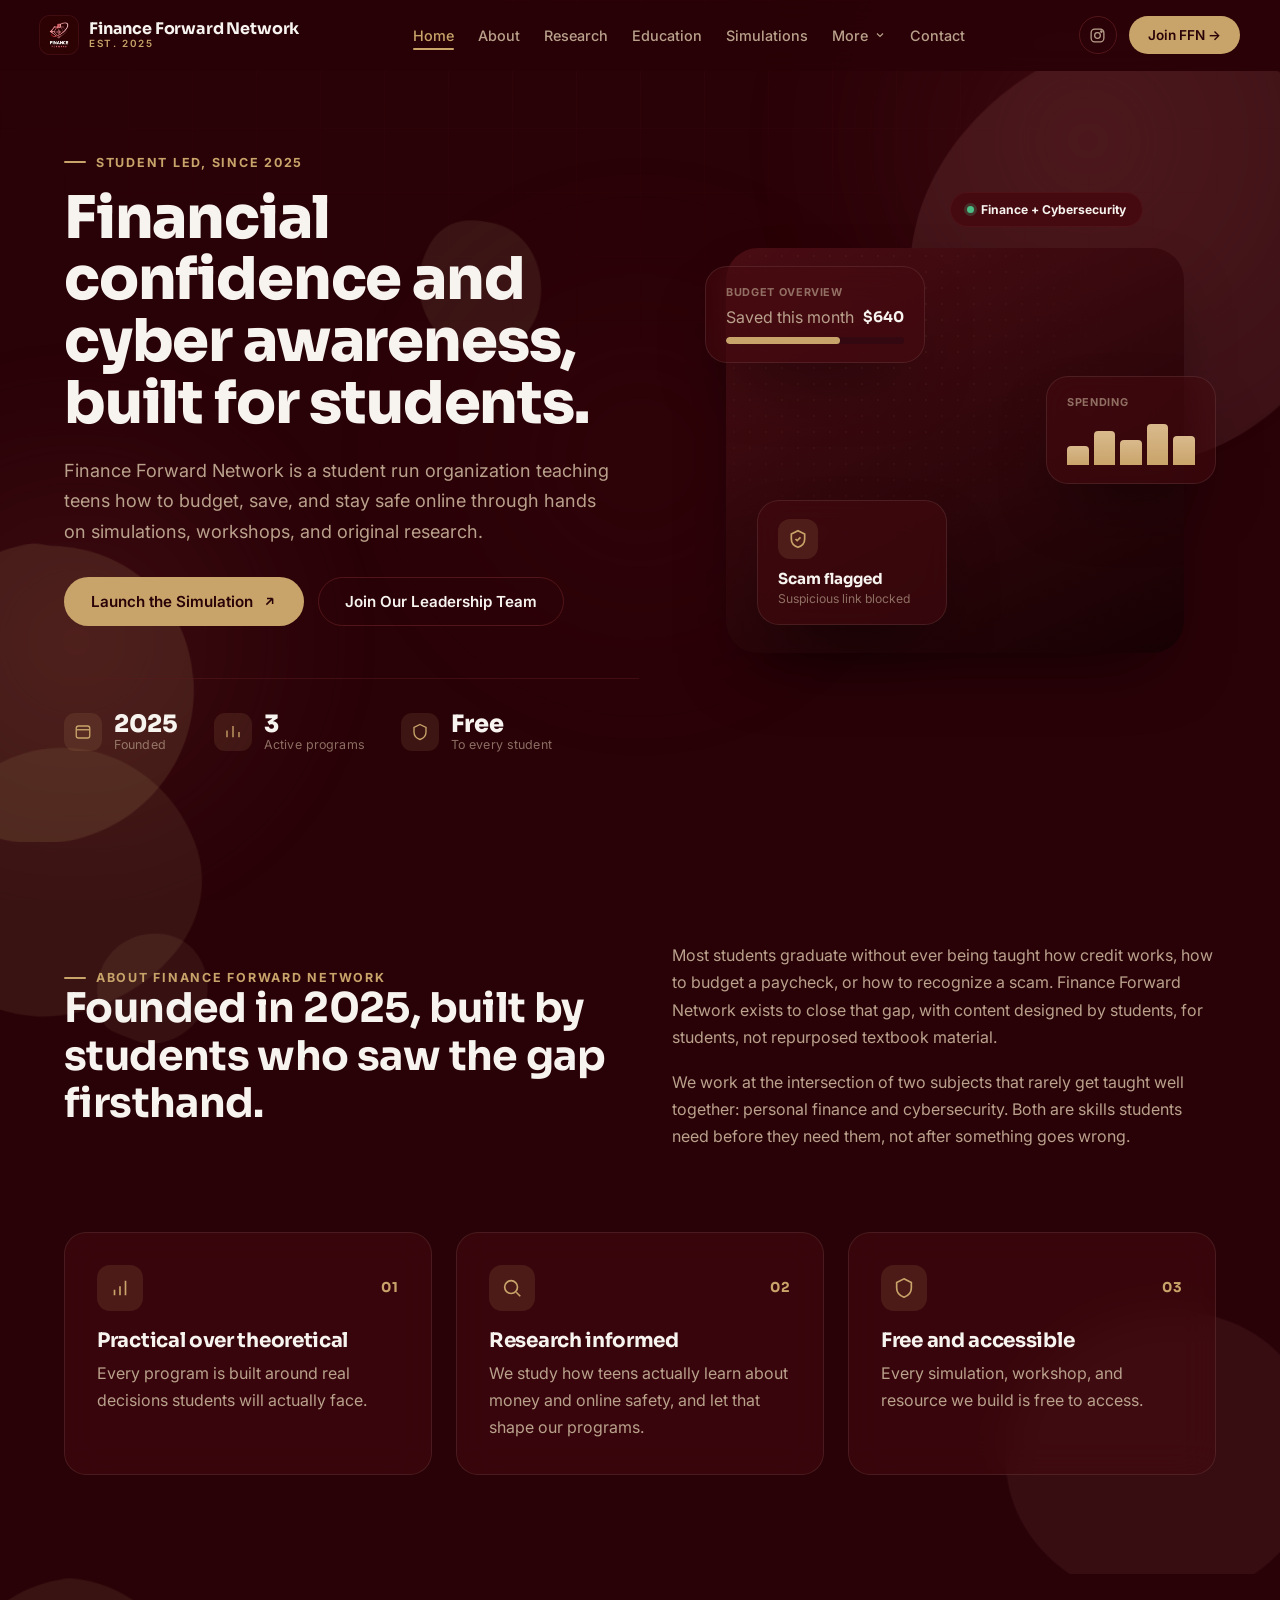
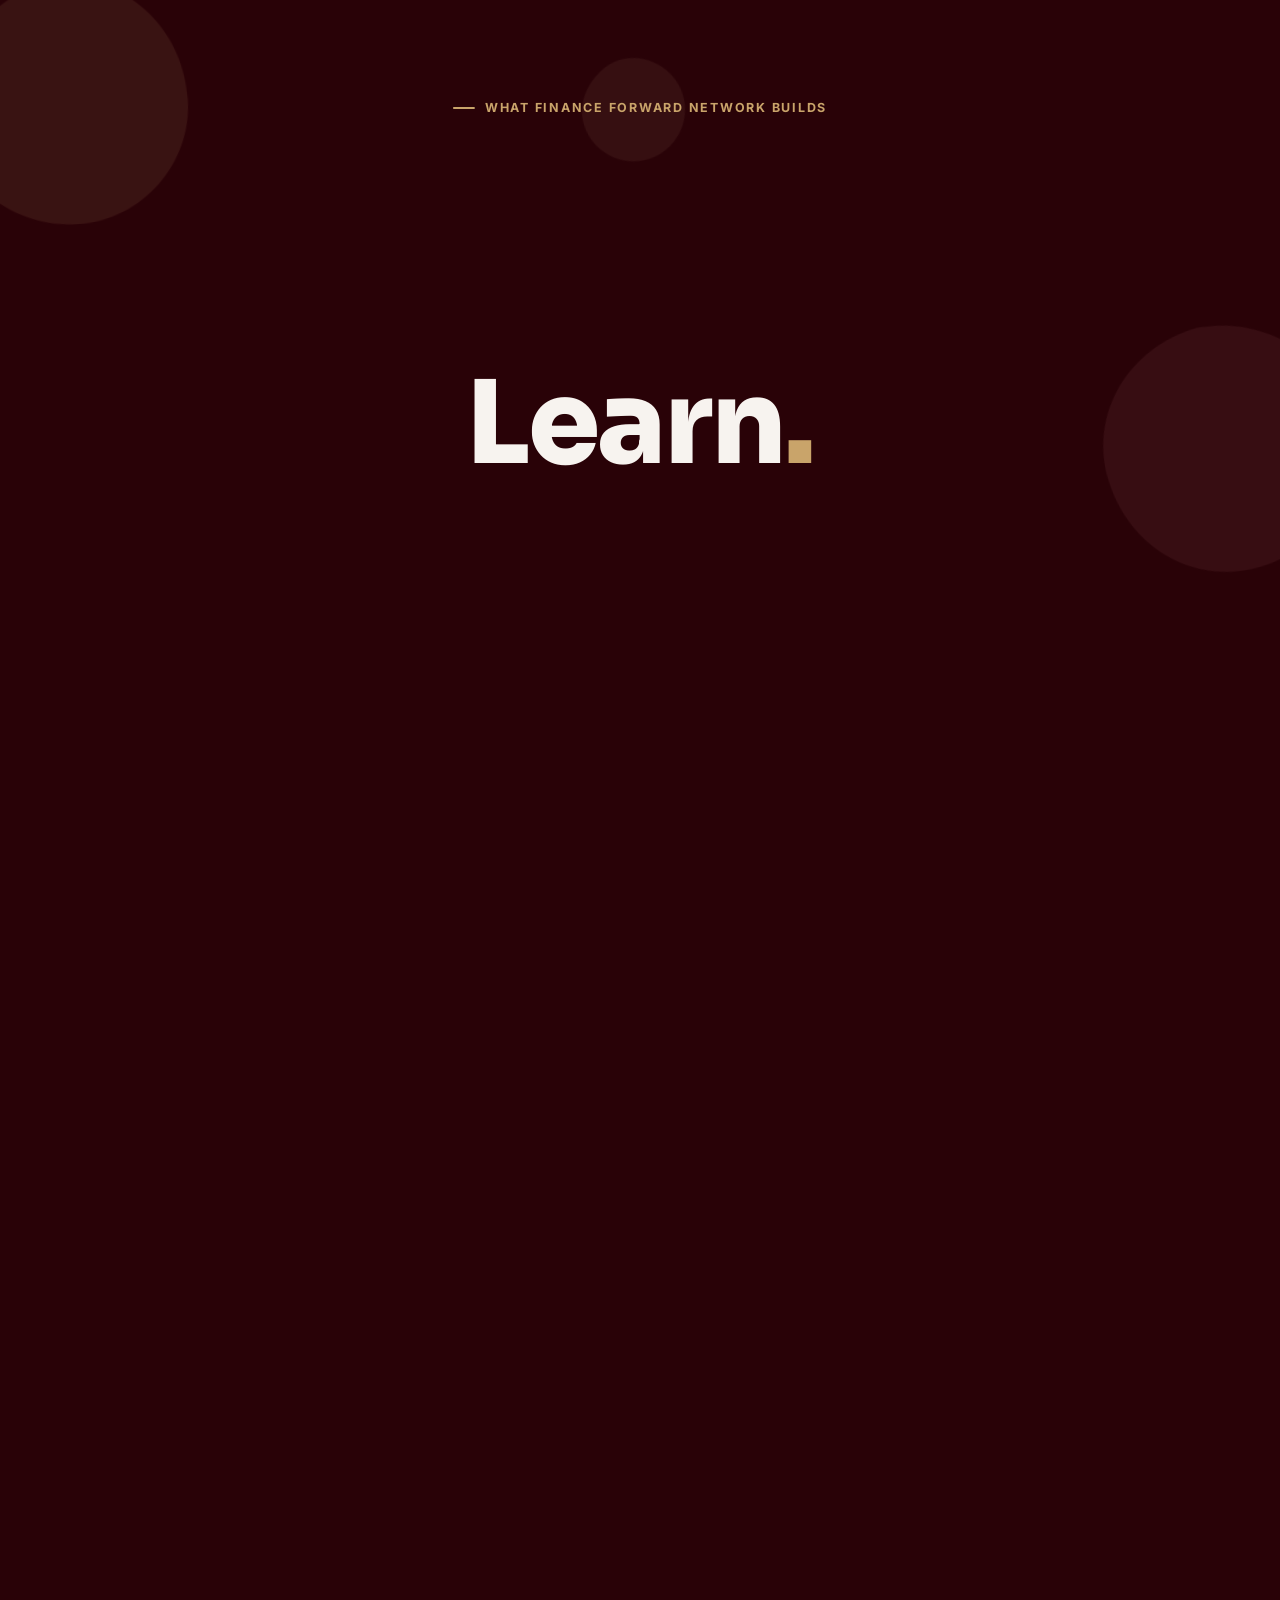
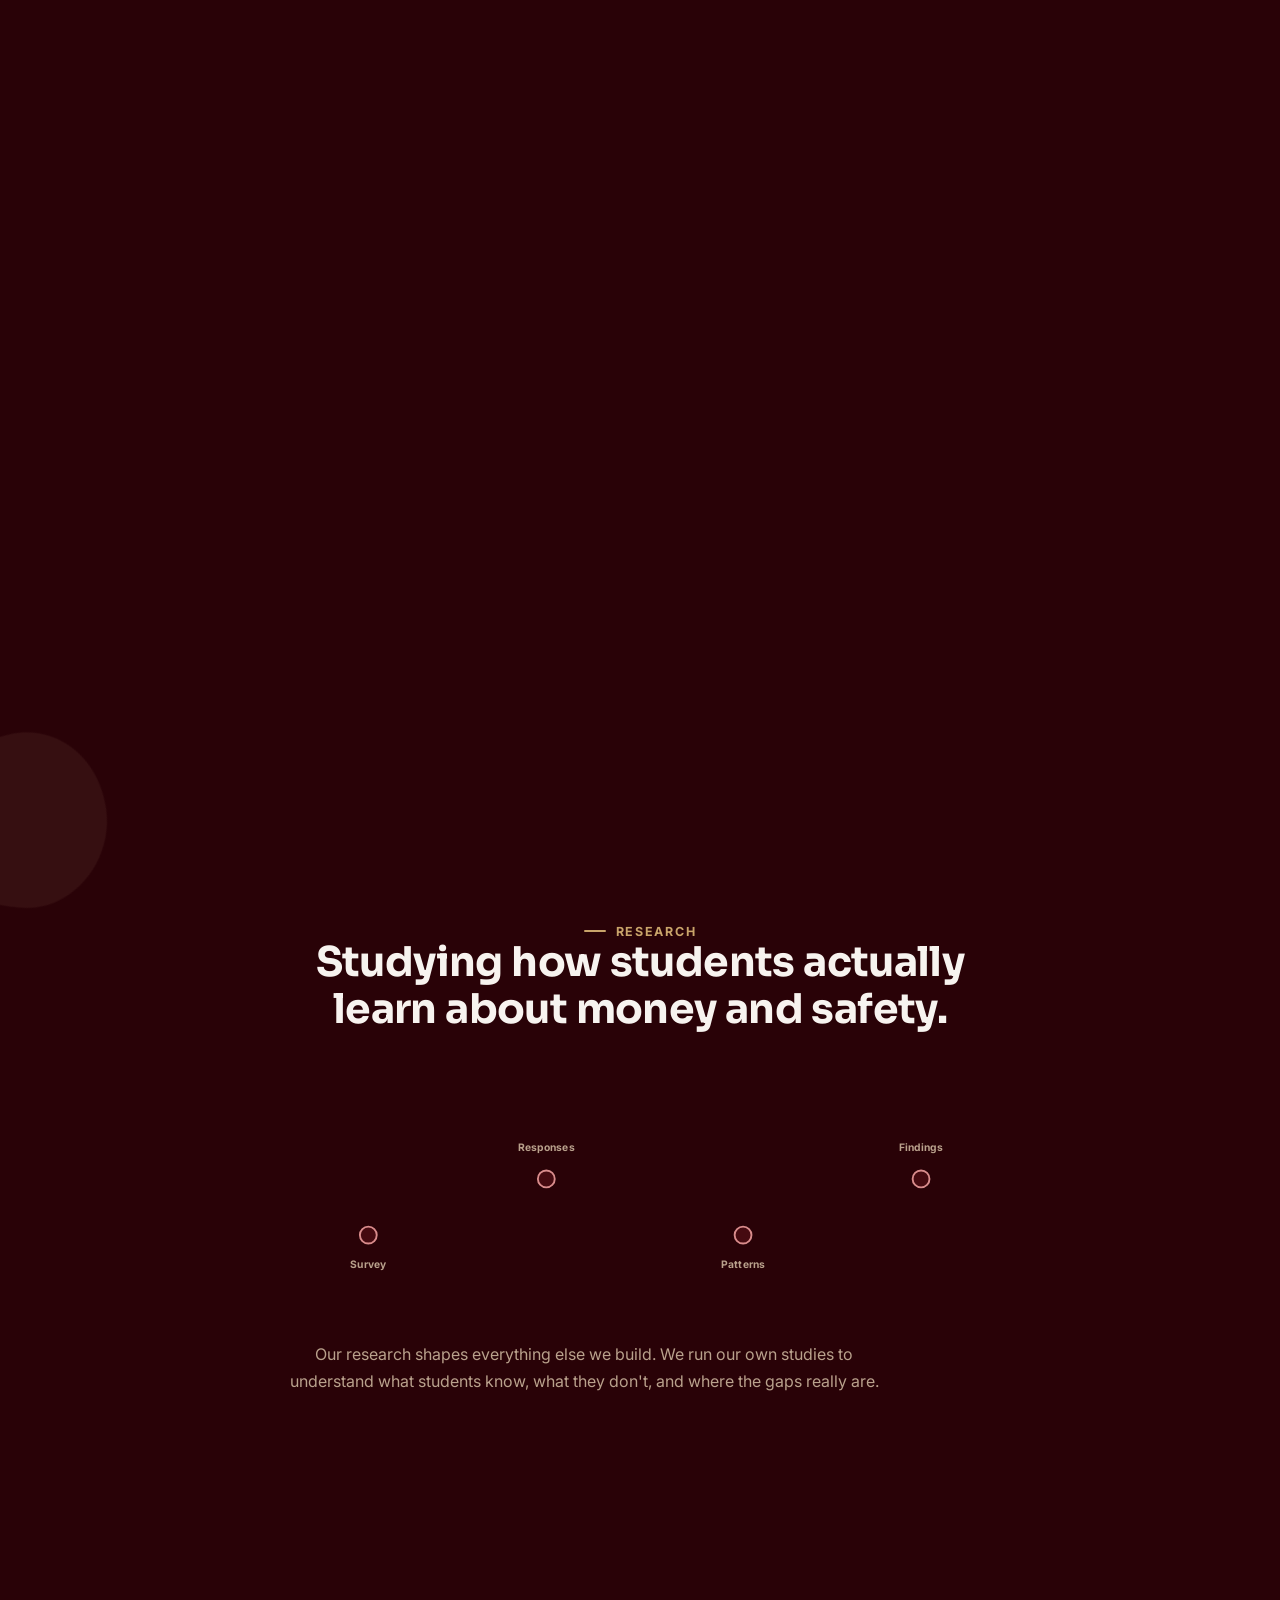
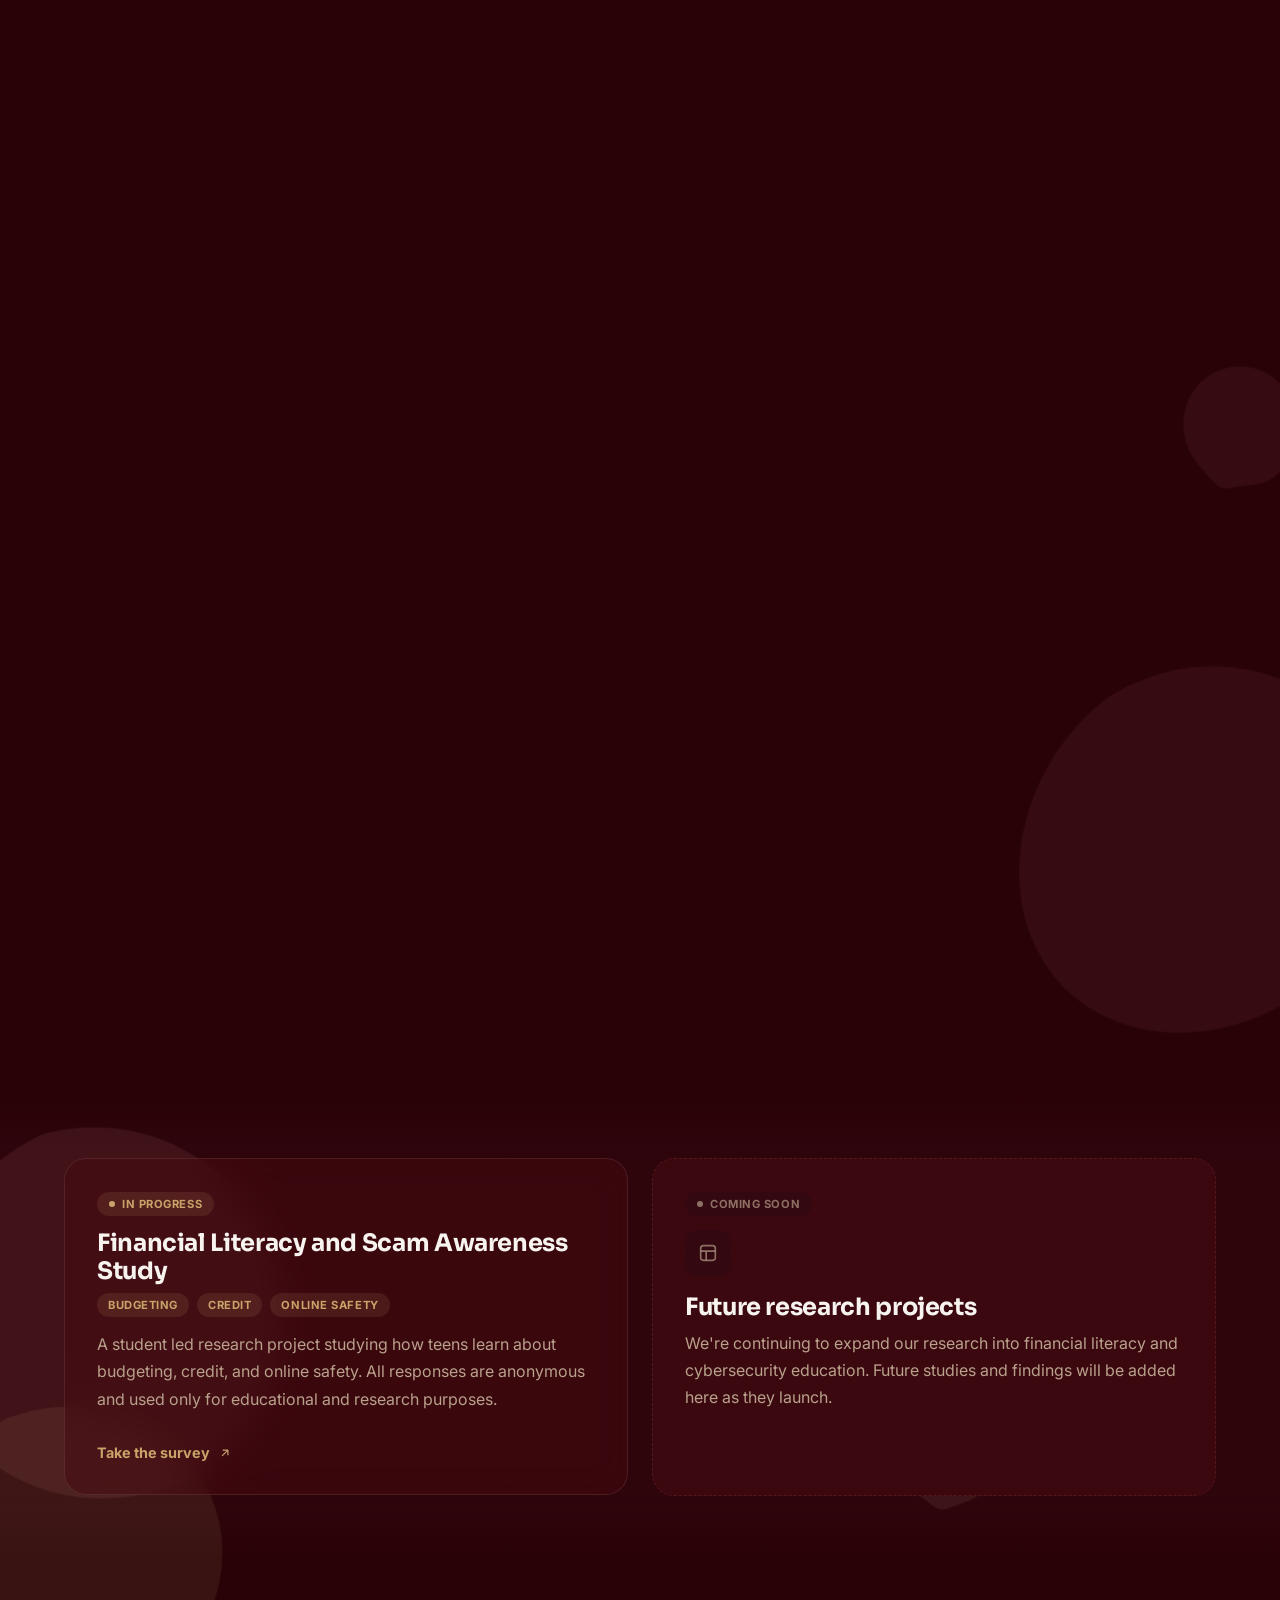
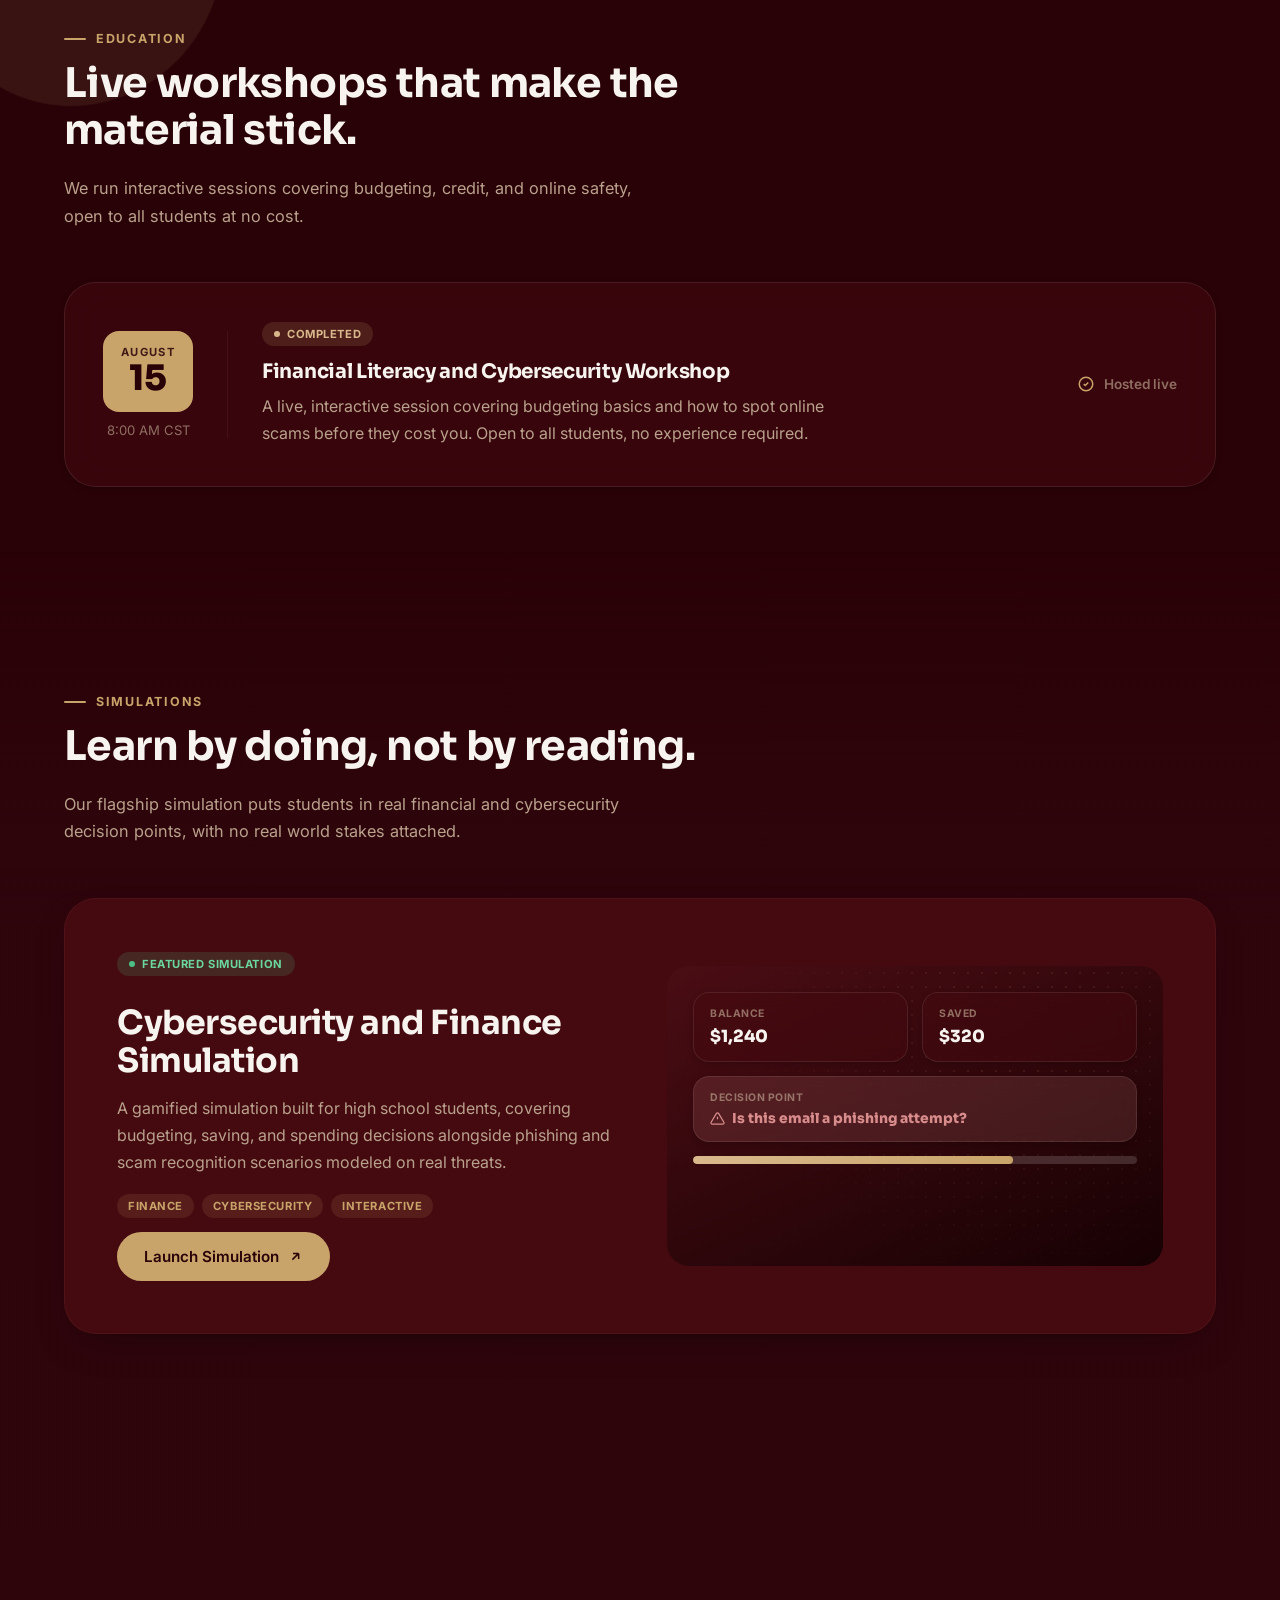
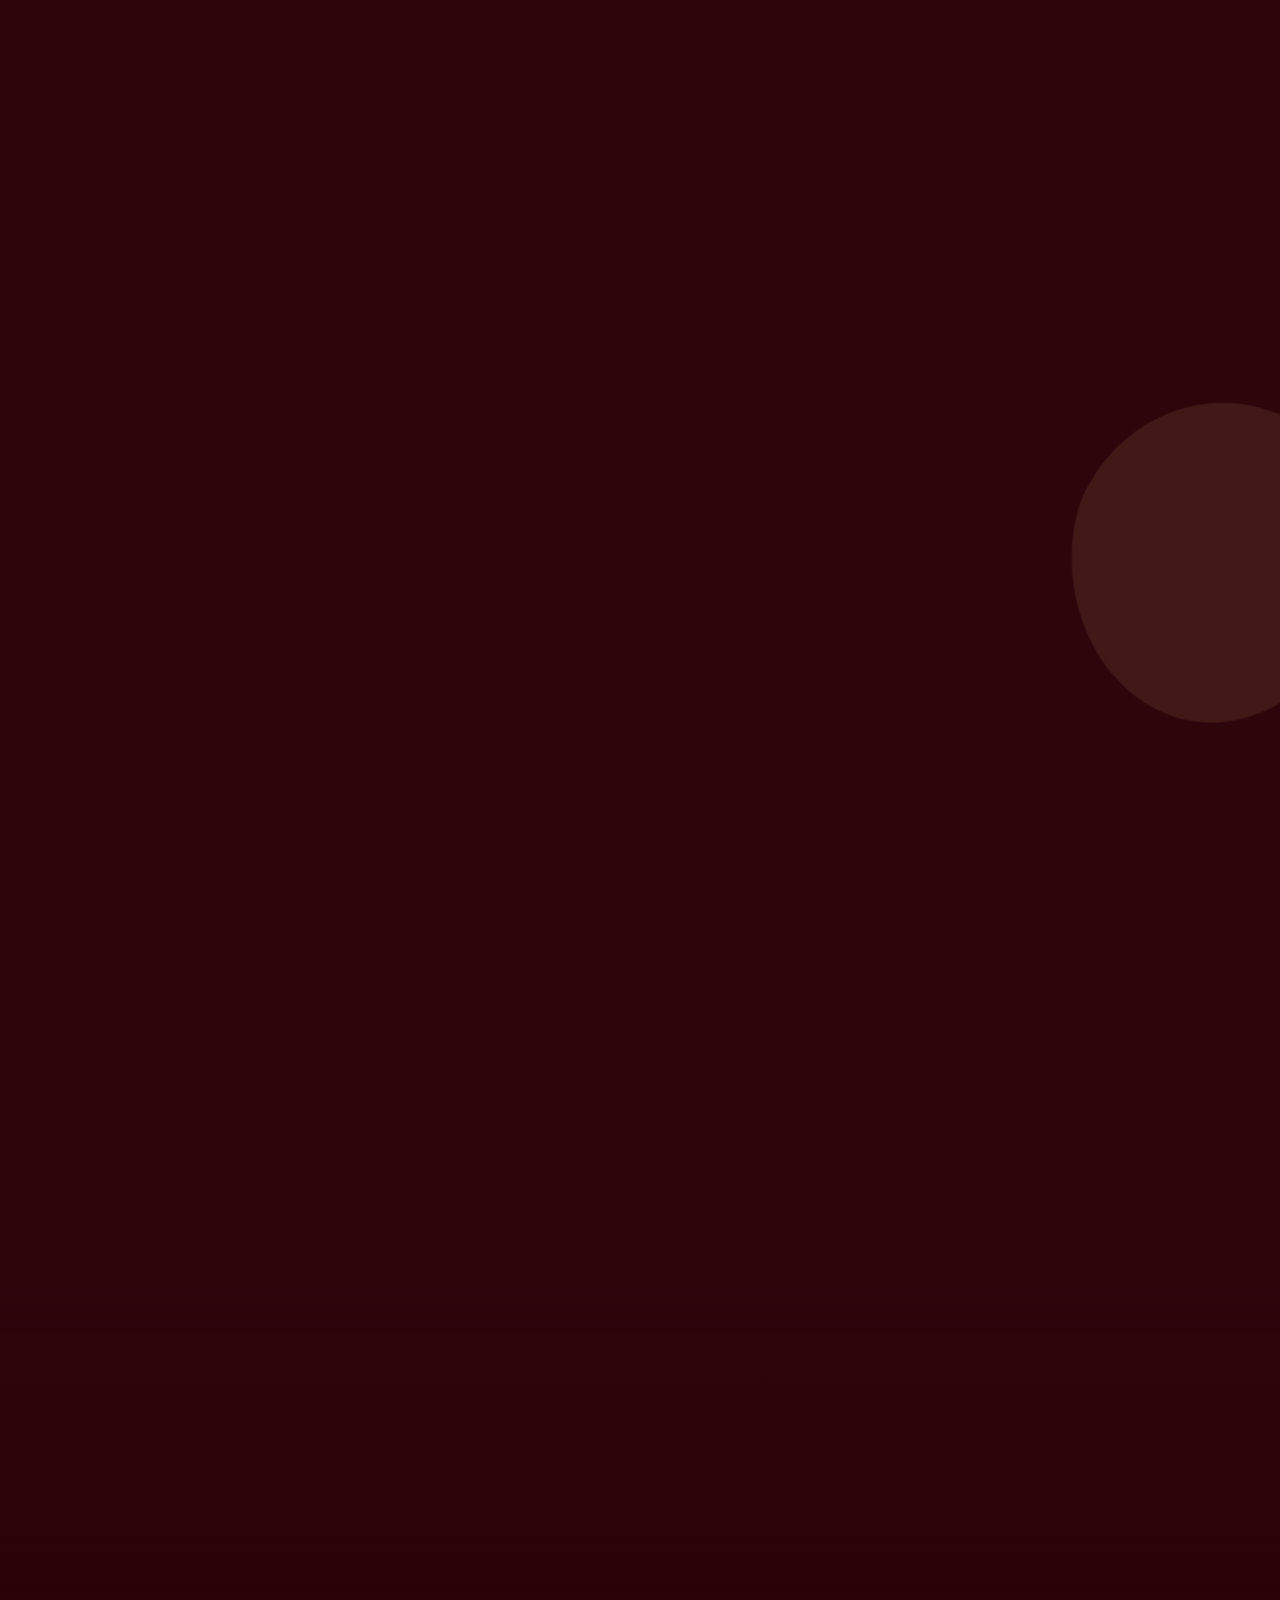
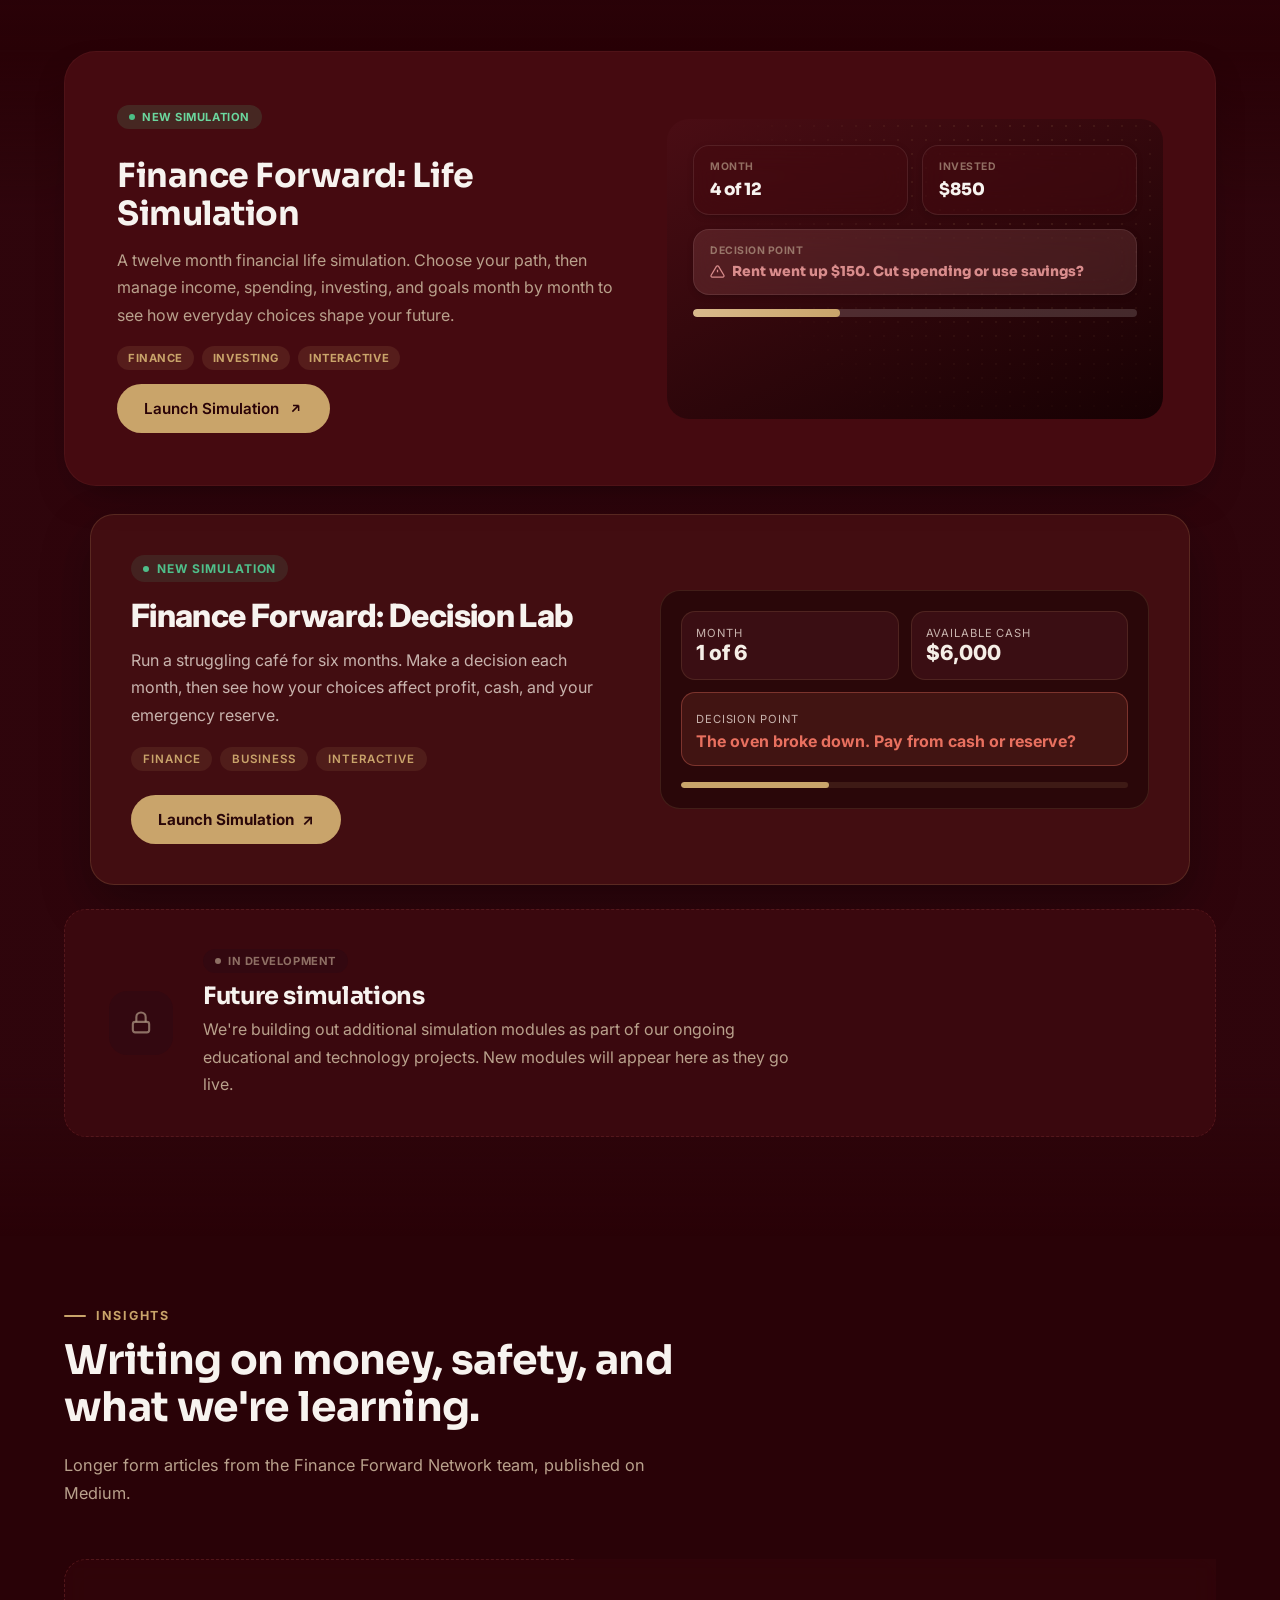
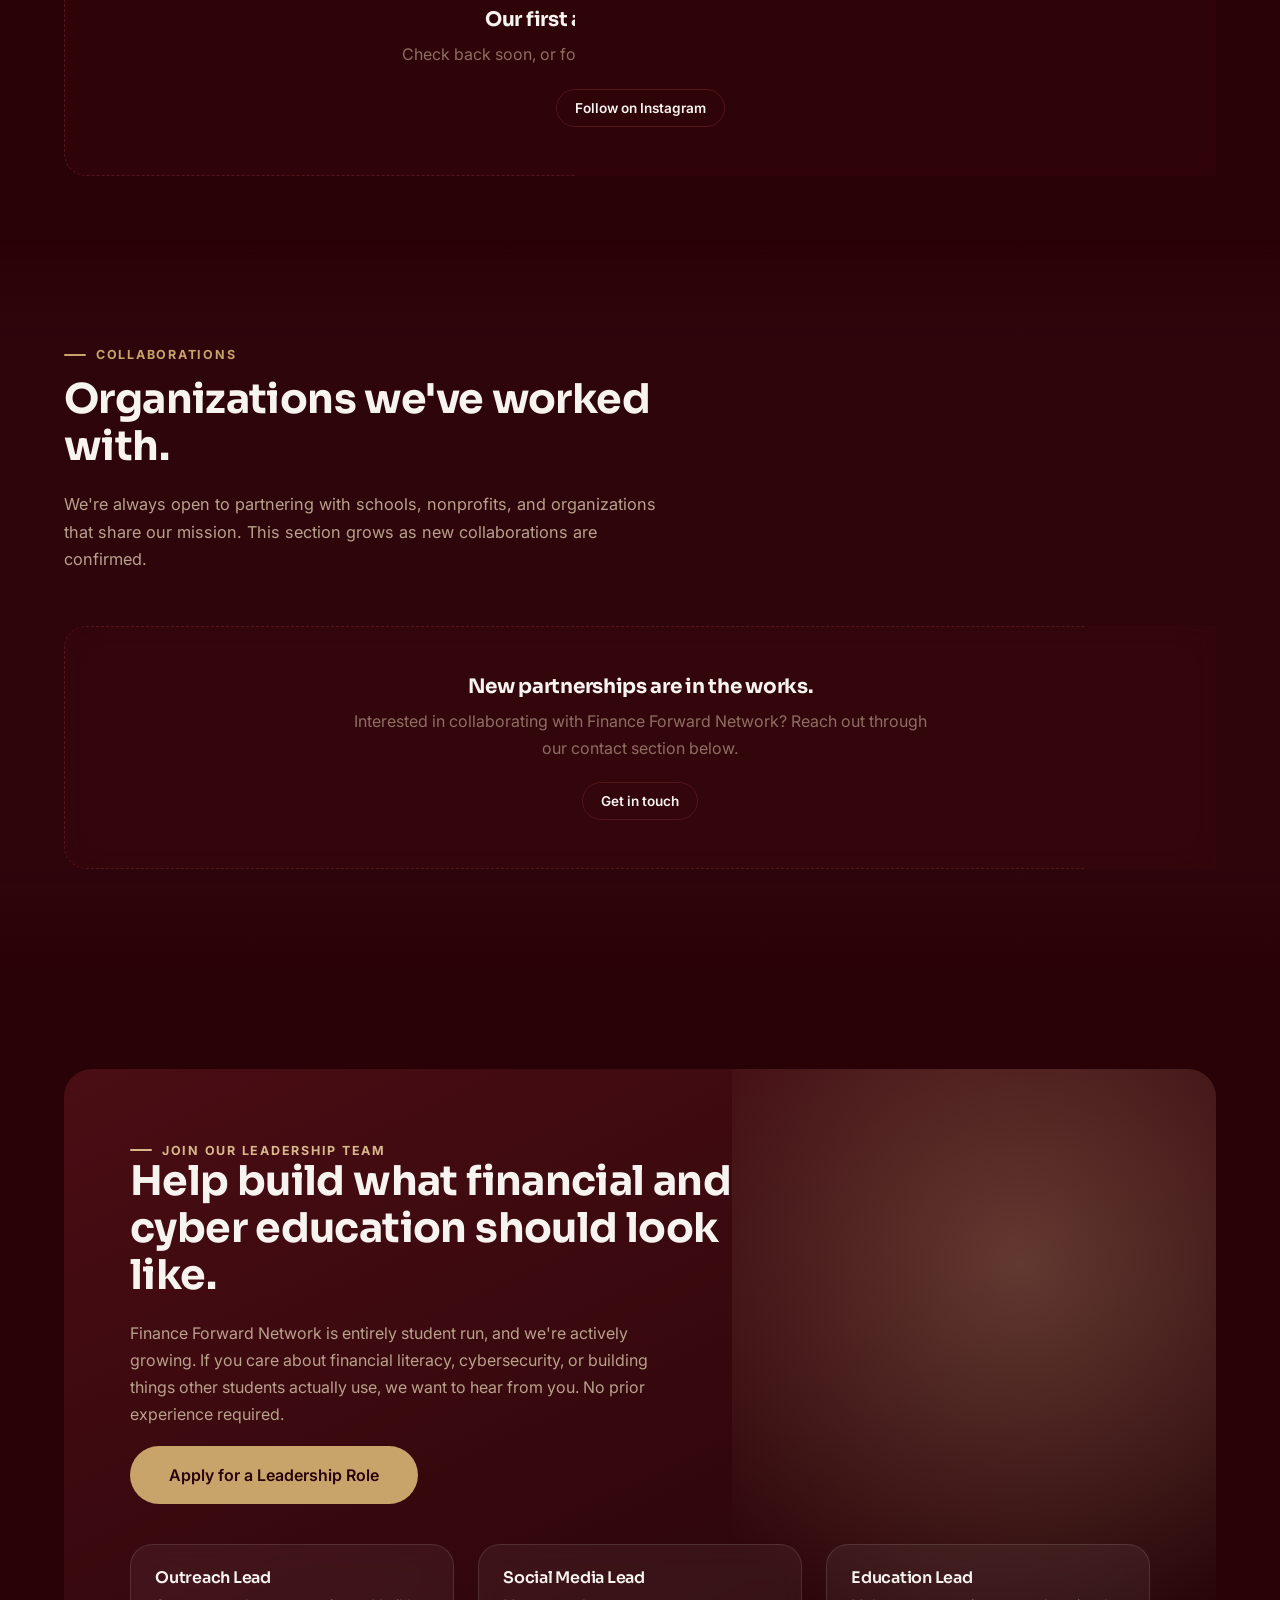
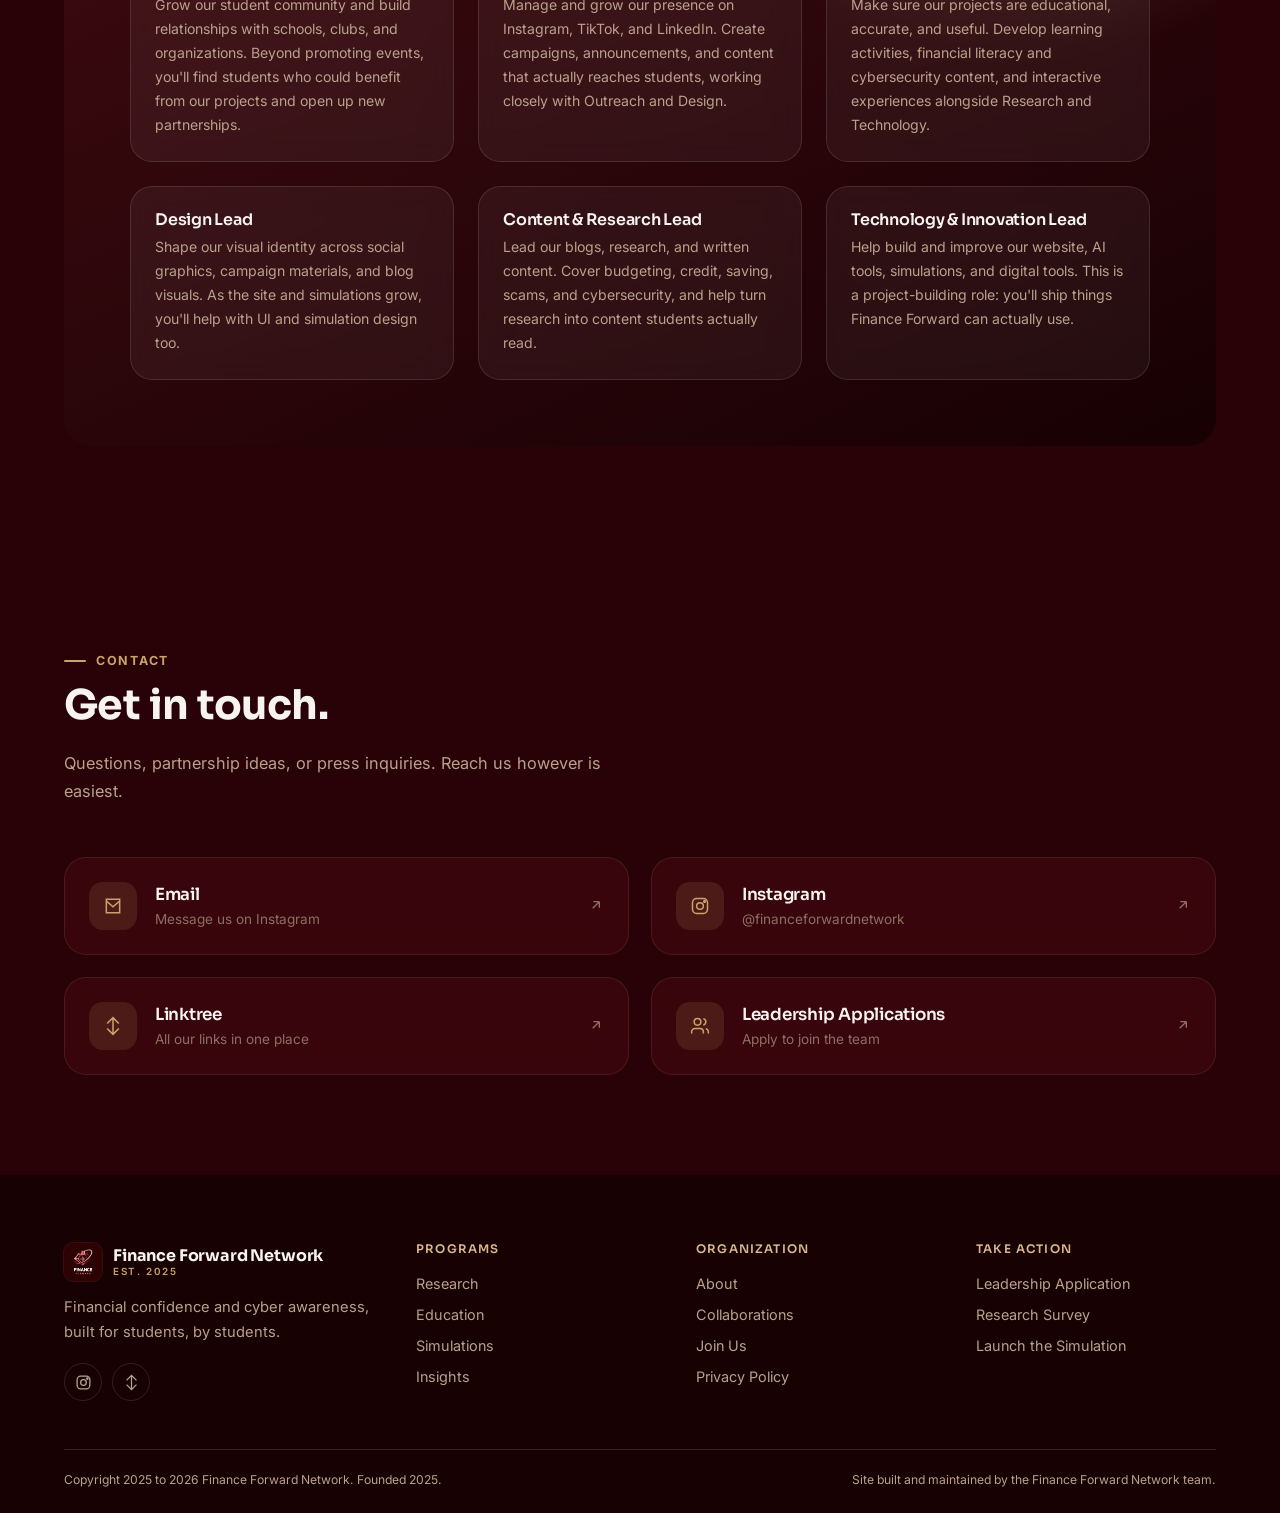
==== commit ee149314: "Add Finance Forward: business sim (sathvik 1)" ====
--- a/index.html
+++ b/index.html
@@ -403,6 +403,54 @@
           </div>
         </div>
       </div>
+      <!-- Paste this inside your Simulations section, below the "Finance Forward: Life Simulation" card. -->
+<!-- Links to decision-lab.html, so keep that file in the same folder as your index.html. -->
+<style>
+.ffn-sim{max-width:1100px;margin:0 auto 24px;background:#420d11;border:1px solid rgba(201,164,107,.18);border-radius:24px;padding:40px;display:grid;grid-template-columns:1fr 1fr;gap:40px;align-items:center;box-shadow:0 20px 50px rgba(0,0,0,.3);font-family:Inter,"Segoe UI",system-ui,sans-serif;color:#f5eee6}
+@media (max-width:820px){.ffn-sim{grid-template-columns:1fr;padding:24px}}
+.ffn-sim .tag{display:inline-flex;align-items:center;gap:8px;padding:6px 12px;border-radius:999px;background:rgba(79,191,138,.12);color:#4fbf8a;font-size:.75rem;font-weight:700;letter-spacing:.08em;text-transform:uppercase}
+.ffn-sim .tag:before{content:"";width:6px;height:6px;border-radius:50%;background:#4fbf8a}
+.ffn-sim h3{font-family:Archivo,Inter,sans-serif;font-weight:800;font-size:2rem;letter-spacing:-.02em;line-height:1.15;margin:16px 0 12px}
+.ffn-sim p{color:#c8b3ad;margin:0 0 18px}
+.ffn-sim .chips{display:flex;flex-wrap:wrap;gap:8px;margin-bottom:24px}
+.ffn-sim .chips span{padding:5px 12px;border-radius:999px;background:rgba(201,164,107,.1);color:#c9a46b;font-size:.72rem;font-weight:600;letter-spacing:.08em;text-transform:uppercase}
+.ffn-sim .btn{display:inline-flex;align-items:center;gap:8px;padding:14px 26px;border-radius:999px;background:#c9a46b;color:#2a0709;font-weight:700;text-decoration:none;transition:background .2s}
+.ffn-sim .btn:hover{background:#e0bf86}
+.ffn-sim .btn:focus-visible{outline:2px solid #e0bf86;outline-offset:3px}
+.ffn-sim .preview{background:#2a0709;border:1px solid rgba(201,164,107,.15);border-radius:20px;padding:20px}
+.ffn-sim .grid{display:grid;grid-template-columns:1fr 1fr;gap:12px;margin-bottom:12px}
+.ffn-sim .box{background:#3a0e13;border:1px solid rgba(201,164,107,.15);border-radius:14px;padding:14px}
+.ffn-sim .box small{display:block;color:#c8b3ad;font-size:.7rem;letter-spacing:.08em;text-transform:uppercase}
+.ffn-sim .box b{font-family:Archivo,Inter,sans-serif;font-size:1.3rem;font-weight:800}
+.ffn-sim .decision{background:rgba(232,112,95,.12);border:1px solid rgba(232,112,95,.35);border-radius:14px;padding:14px}
+.ffn-sim .decision small{color:#c8b3ad;font-size:.7rem;letter-spacing:.08em;text-transform:uppercase}
+.ffn-sim .decision b{display:block;color:#e8705f;margin-top:4px}
+.ffn-sim .bar{height:6px;border-radius:99px;background:rgba(201,164,107,.12);margin-top:16px;overflow:hidden}
+.ffn-sim .bar i{display:block;height:100%;width:33%;background:#c9a46b;border-radius:99px}
+</style>
+
+<section class="ffn-sim" aria-labelledby="ffn-decision-lab-title">
+  <div>
+    <span class="tag">New simulation</span>
+    <h3 id="ffn-decision-lab-title">Finance Forward: Decision Lab</h3>
+    <p>Run a struggling café for six months. Make a decision each month, then see how your choices affect profit, cash, and your emergency reserve.</p>
+    <div class="chips">
+      <span>Finance</span><span>Business</span><span>Interactive</span>
+    </div>
+    <a class="btn" href="decision-lab.html">Launch Simulation <span aria-hidden="true">&#8599;</span></a>
+  </div>
+  <div class="preview" aria-hidden="true">
+    <div class="grid">
+      <div class="box"><small>Month</small><b>1 of 6</b></div>
+      <div class="box"><small>Available cash</small><b>$6,000</b></div>
+    </div>
+    <div class="decision">
+      <small>Decision point</small>
+      <b>The oven broke down. Pay from cash or reserve?</b>
+    </div>
+    <div class="bar"><i></i></div>
+  </div>
+</section>
 
       <div class="card card-muted card-wide reveal reveal-delay-2">
         <div class="card-wide-icon"><svg viewBox="0 0 24 24" fill="none" stroke="currentColor" stroke-width="1.8"><rect x="5" y="11" width="14" height="9" rx="2"/><path d="M8 11V7a4 4 0 118 0v4"/></svg></div>
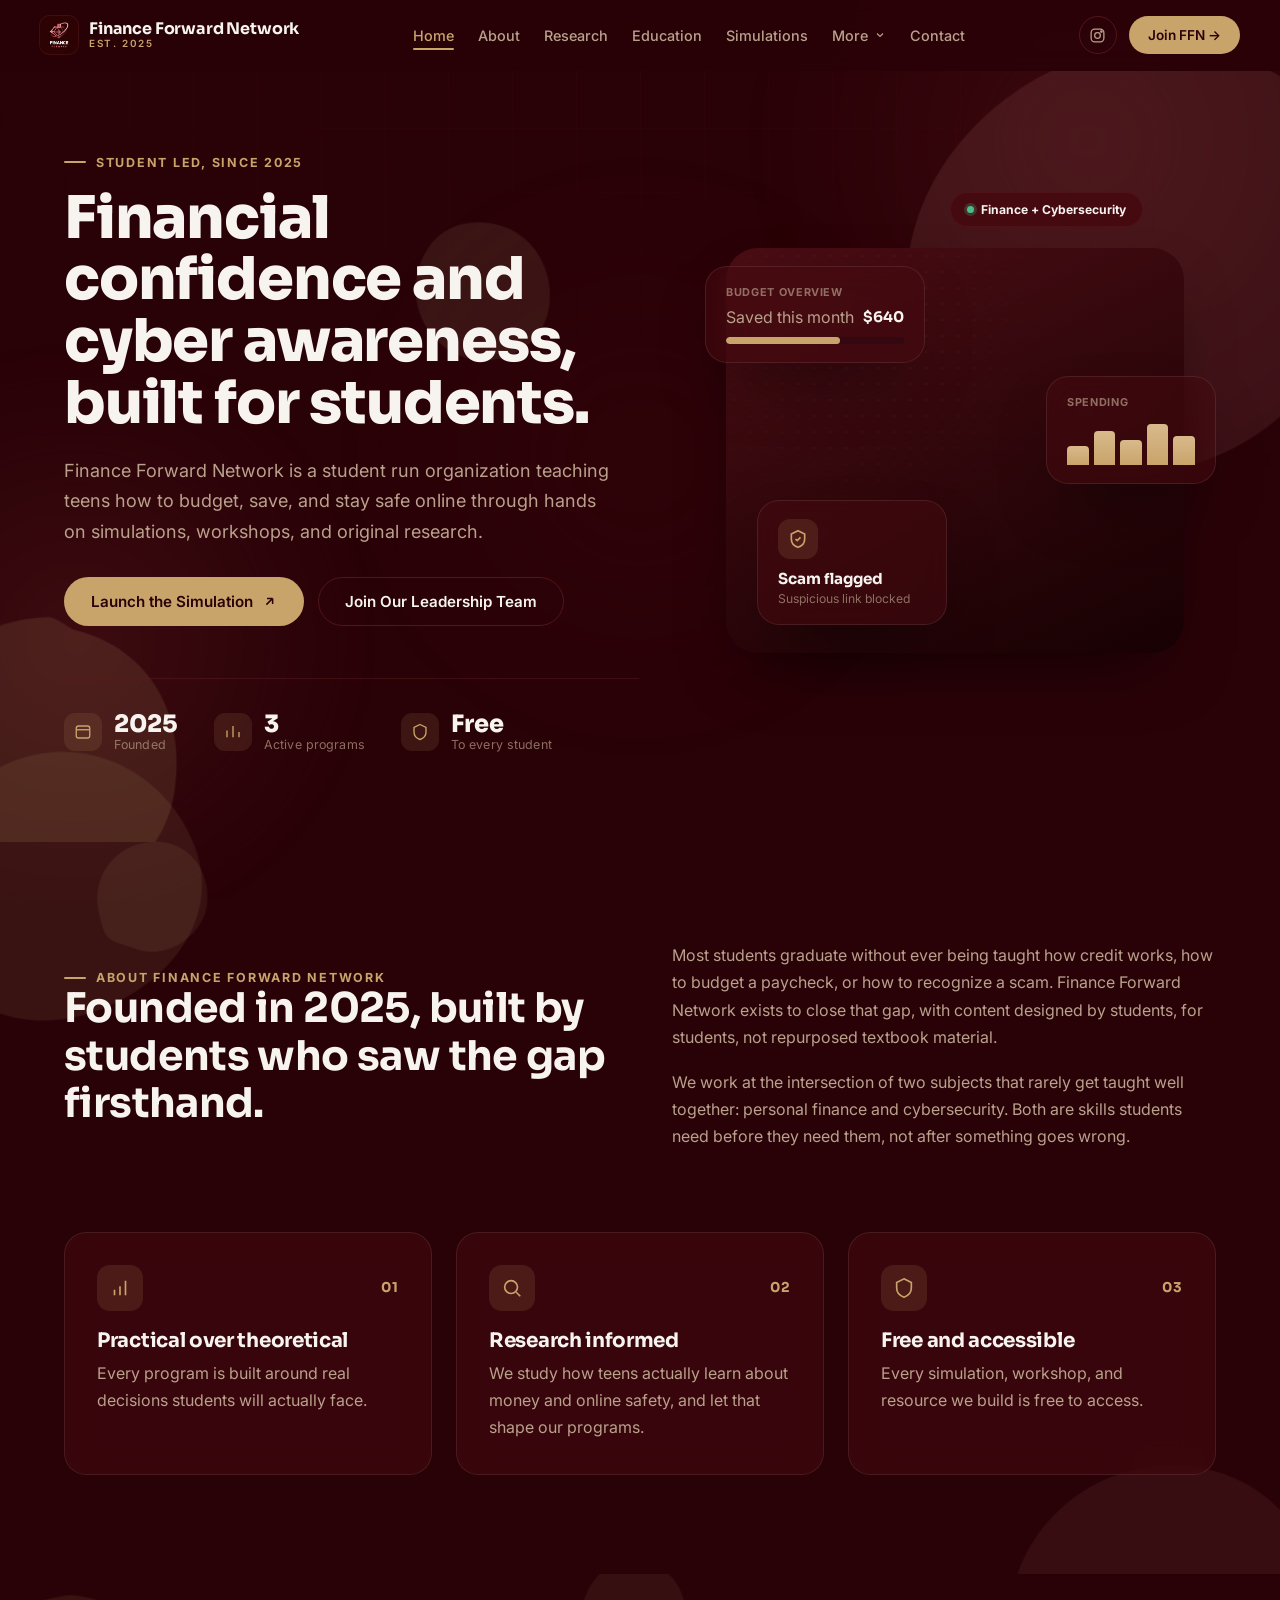
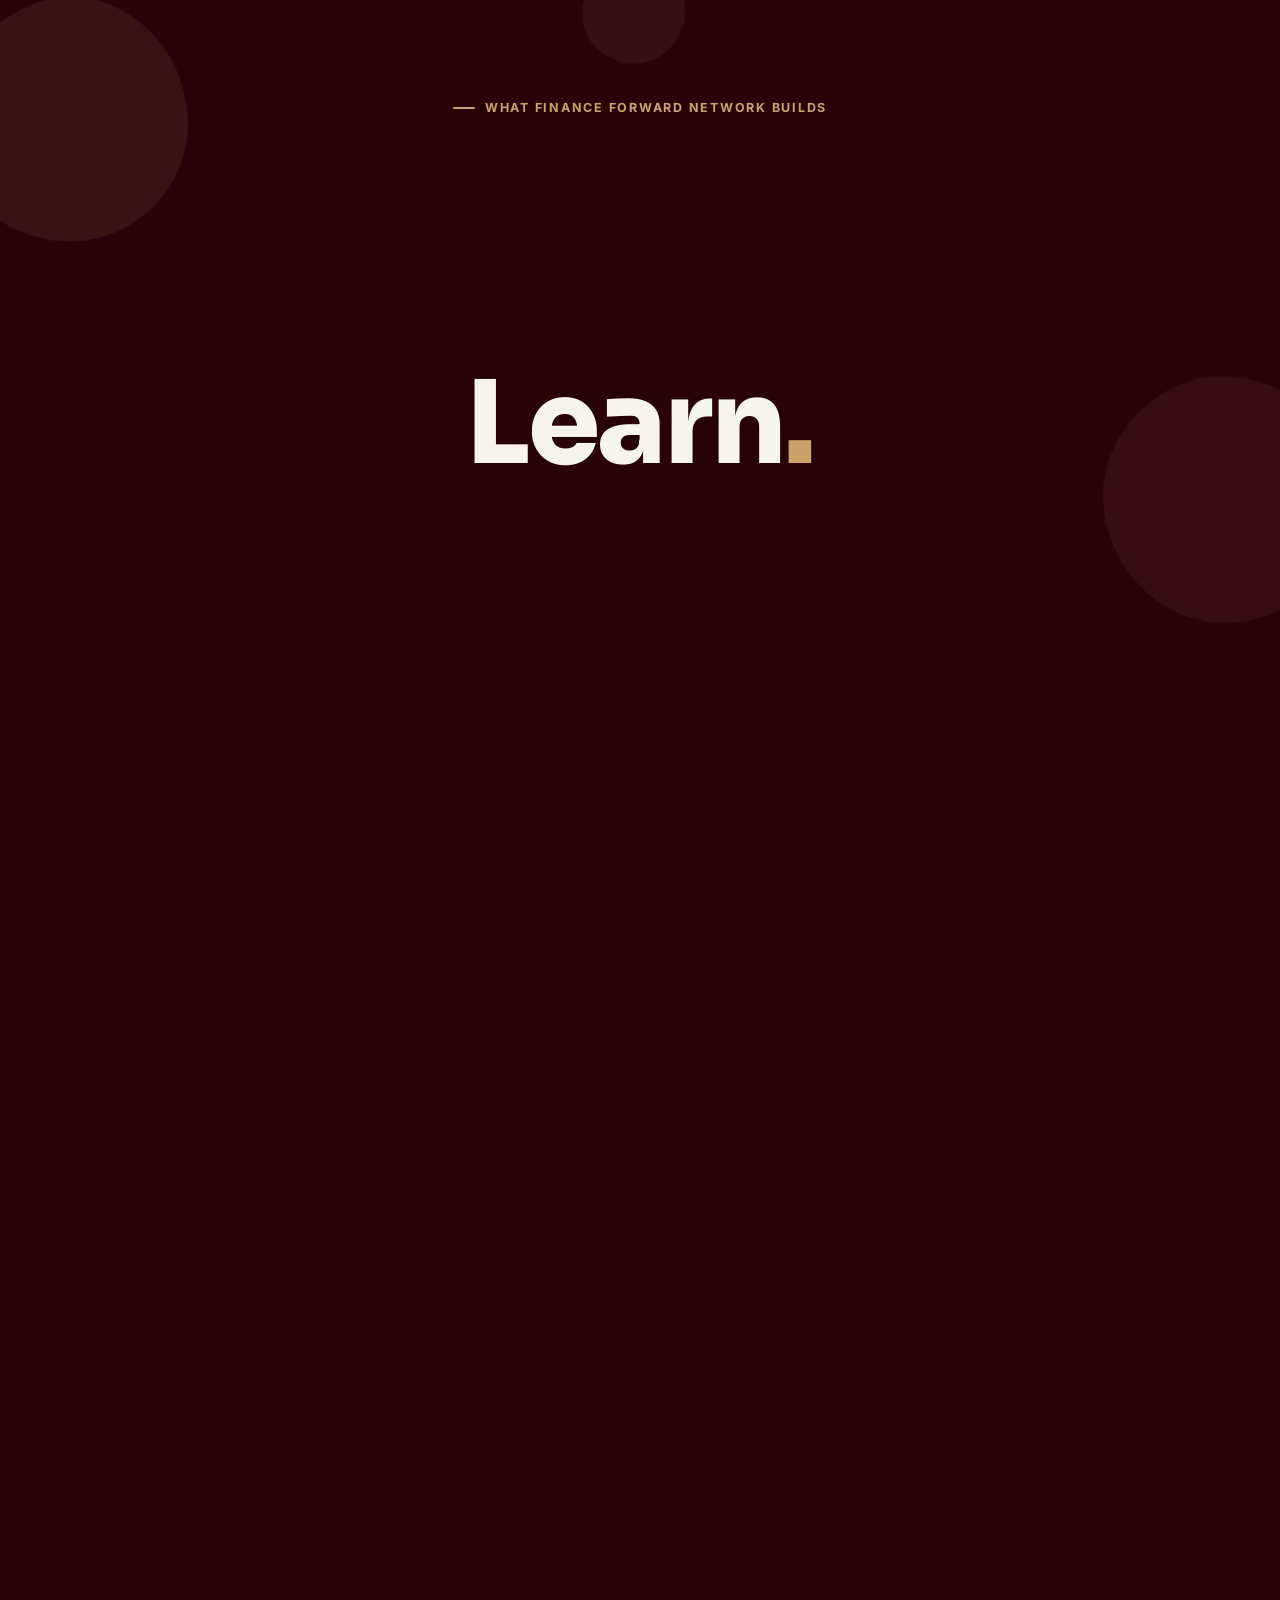
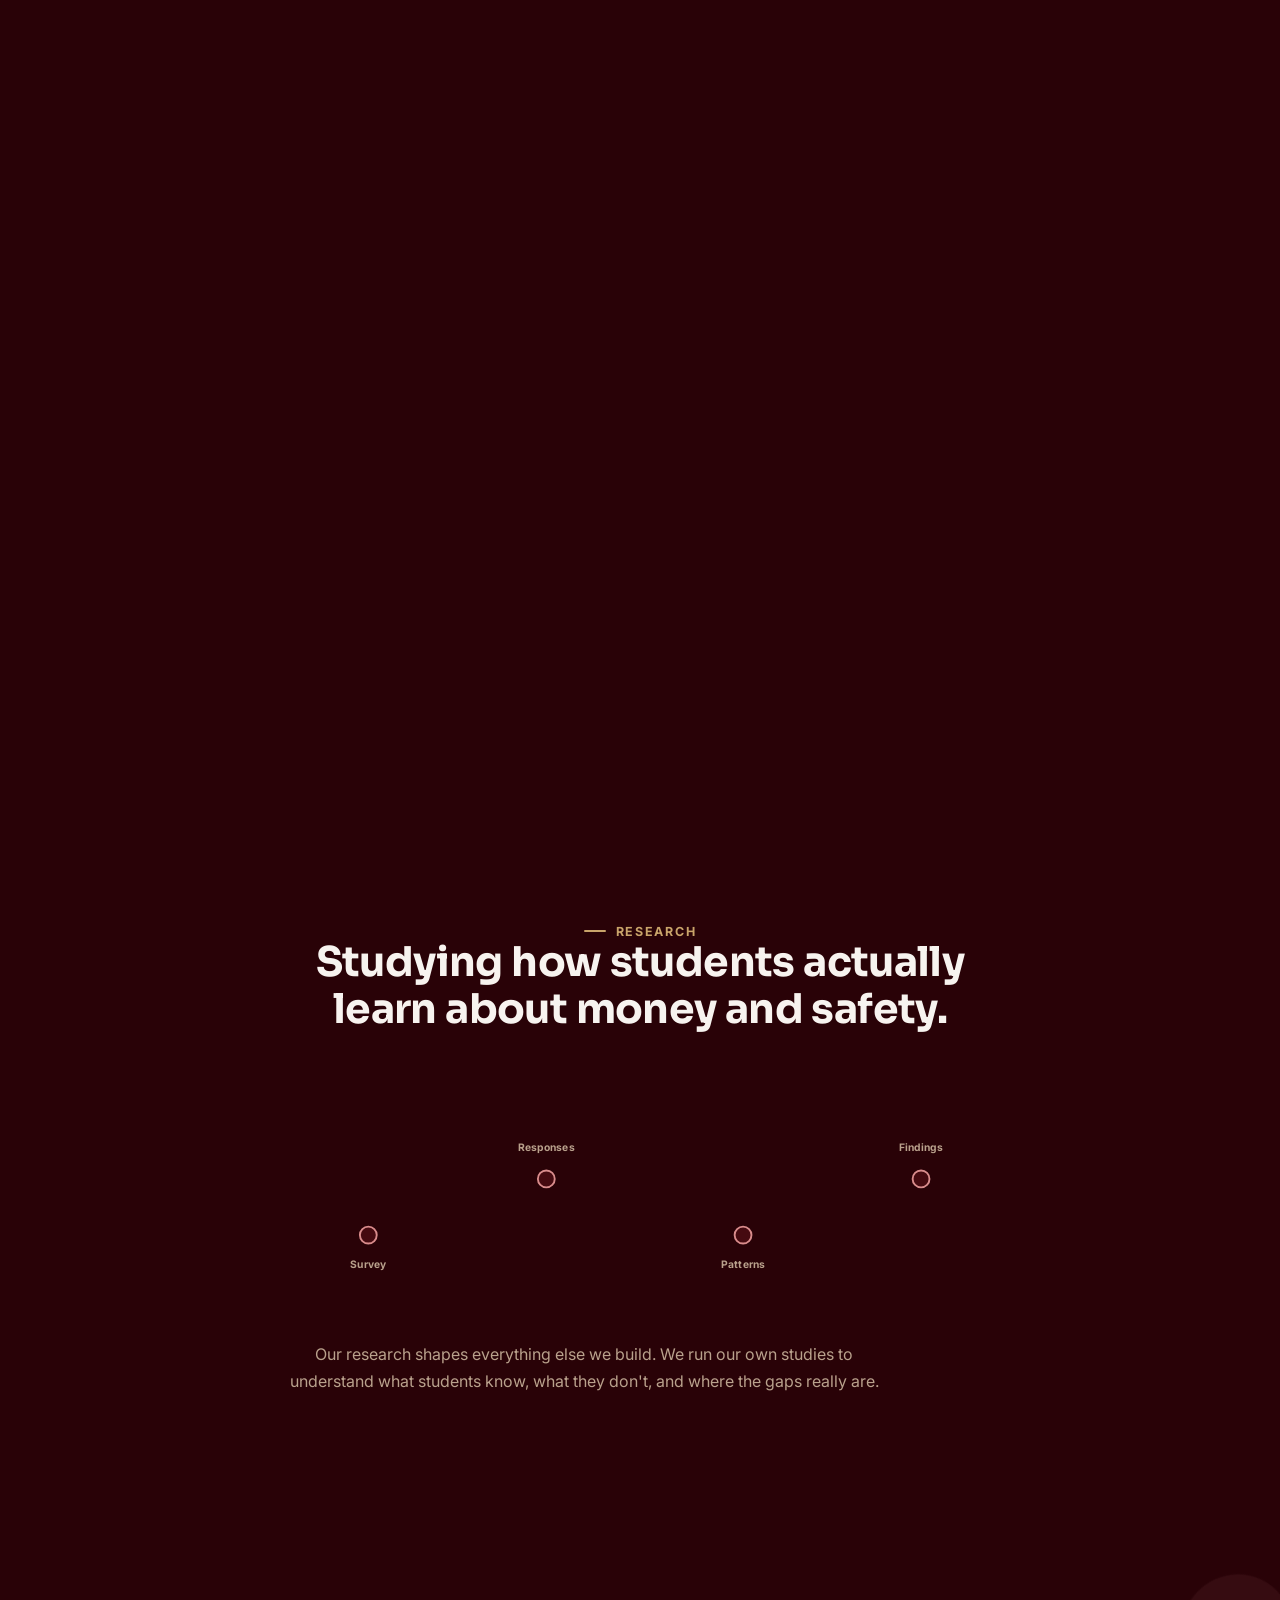
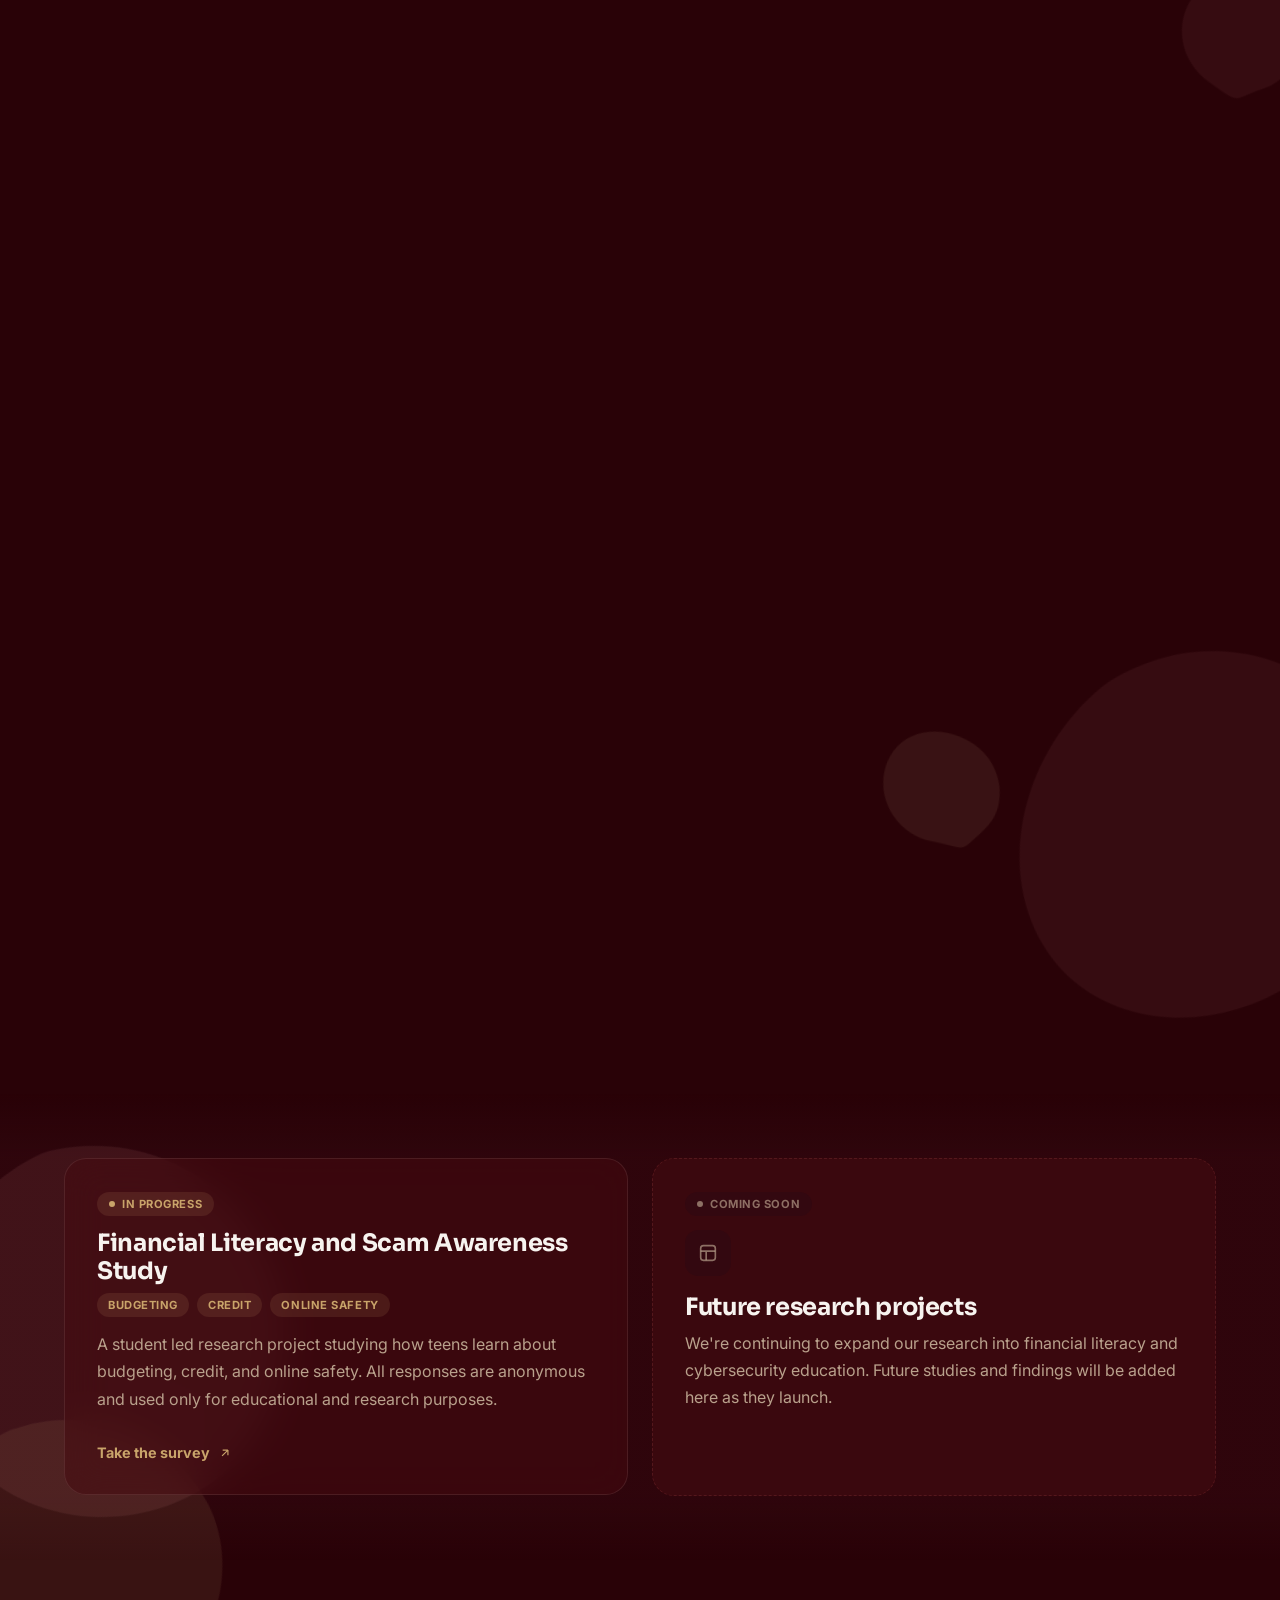
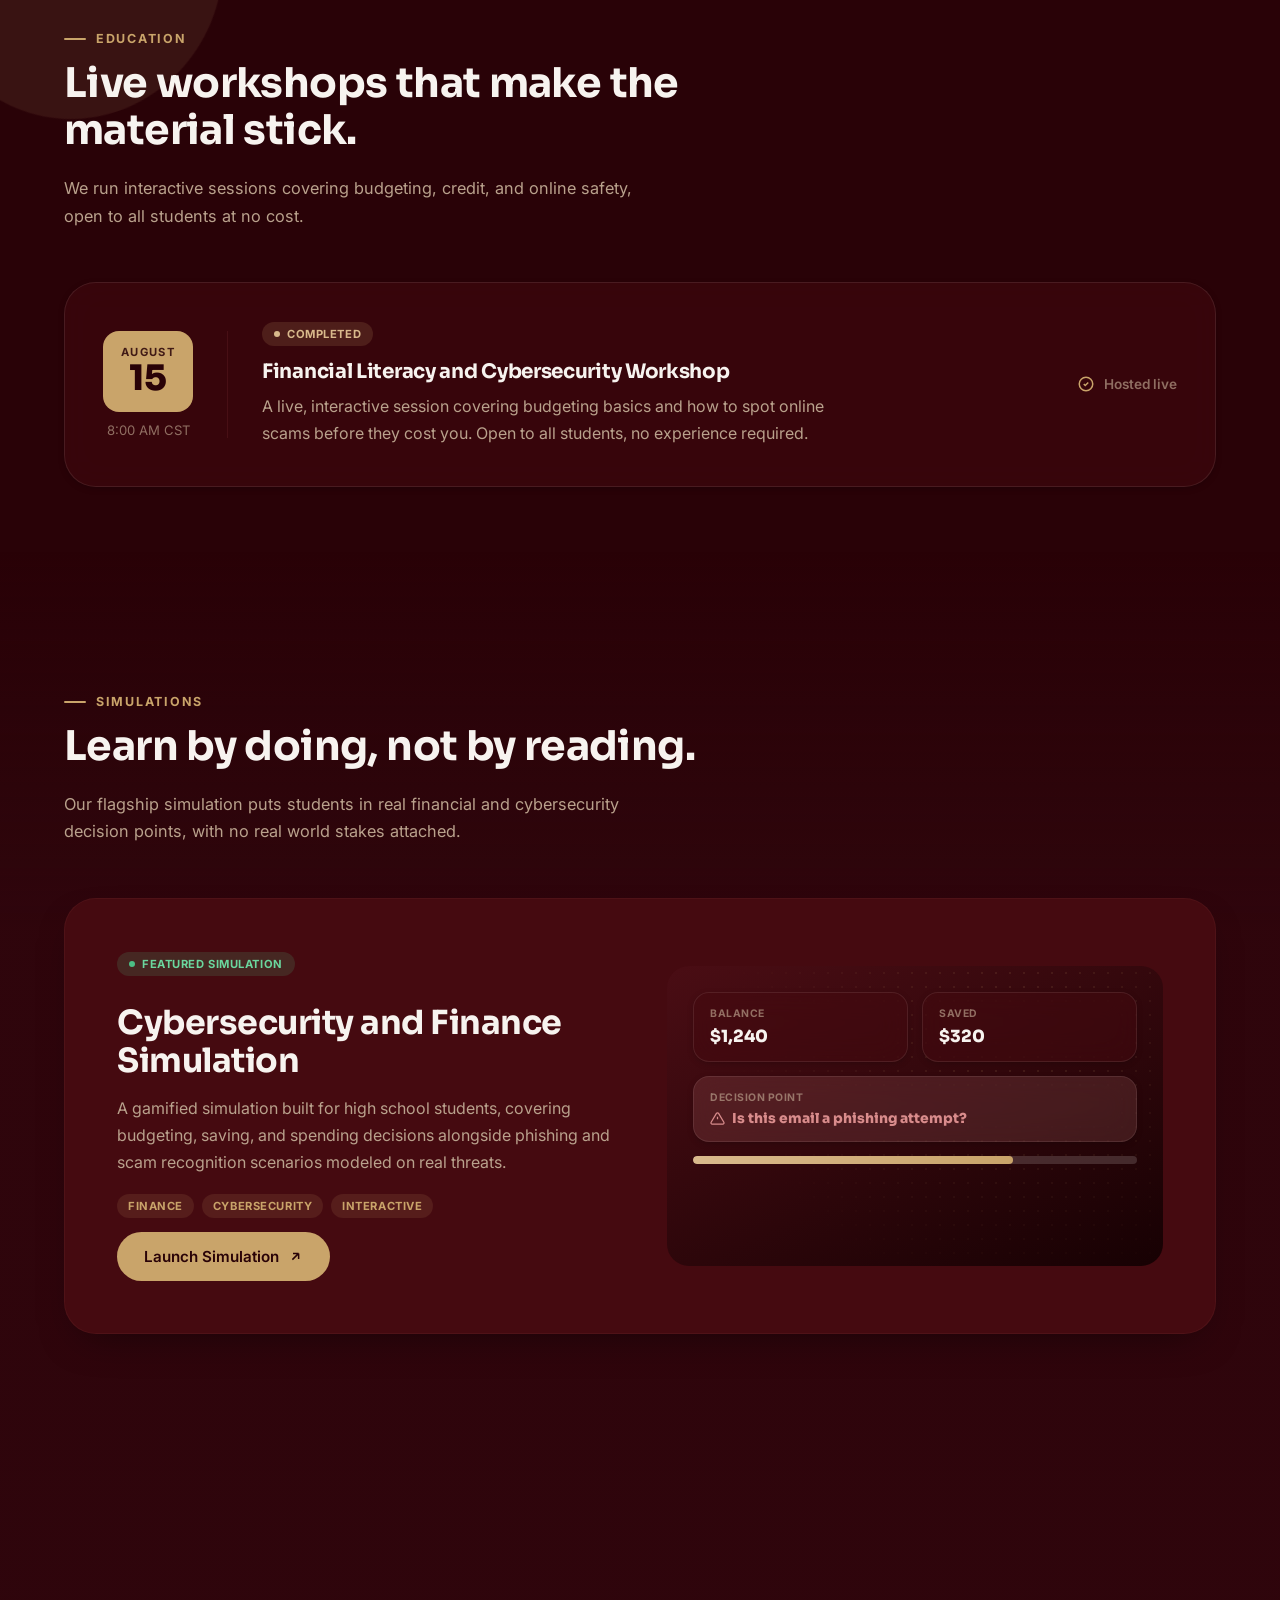
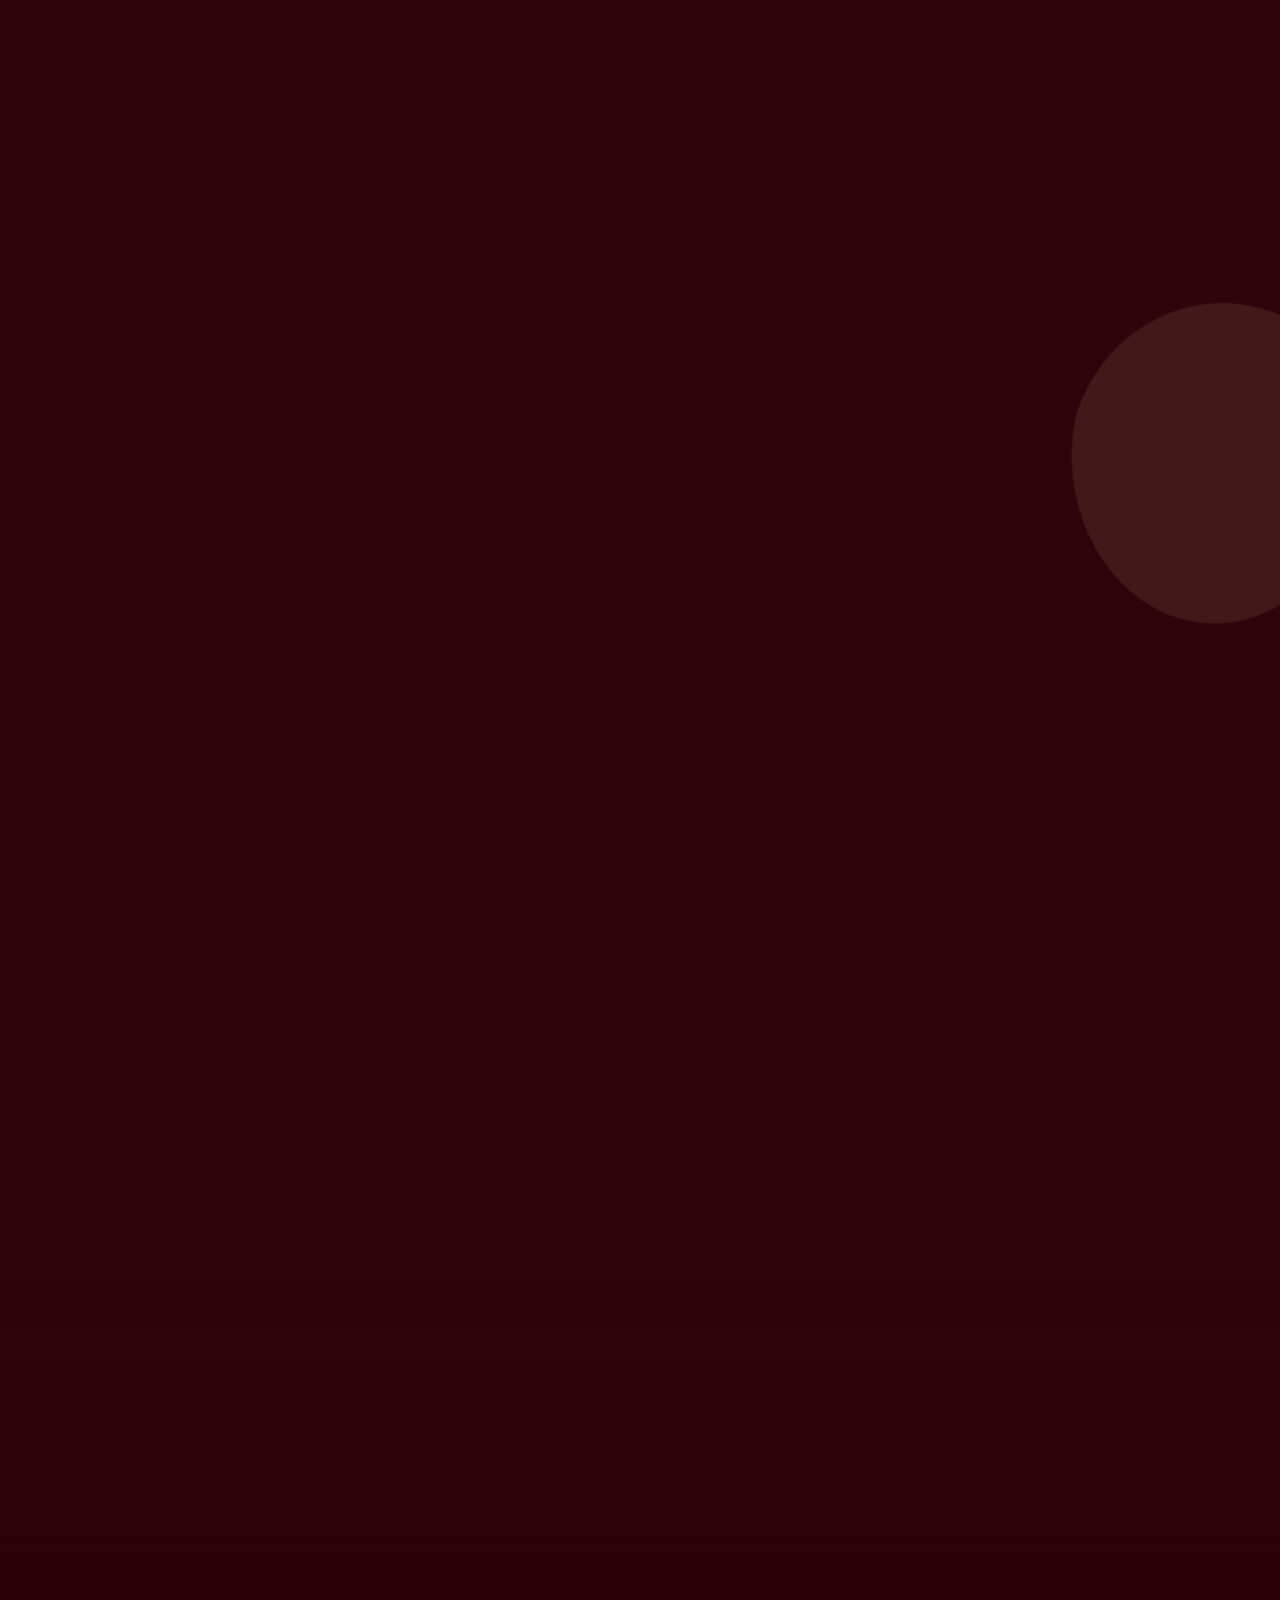
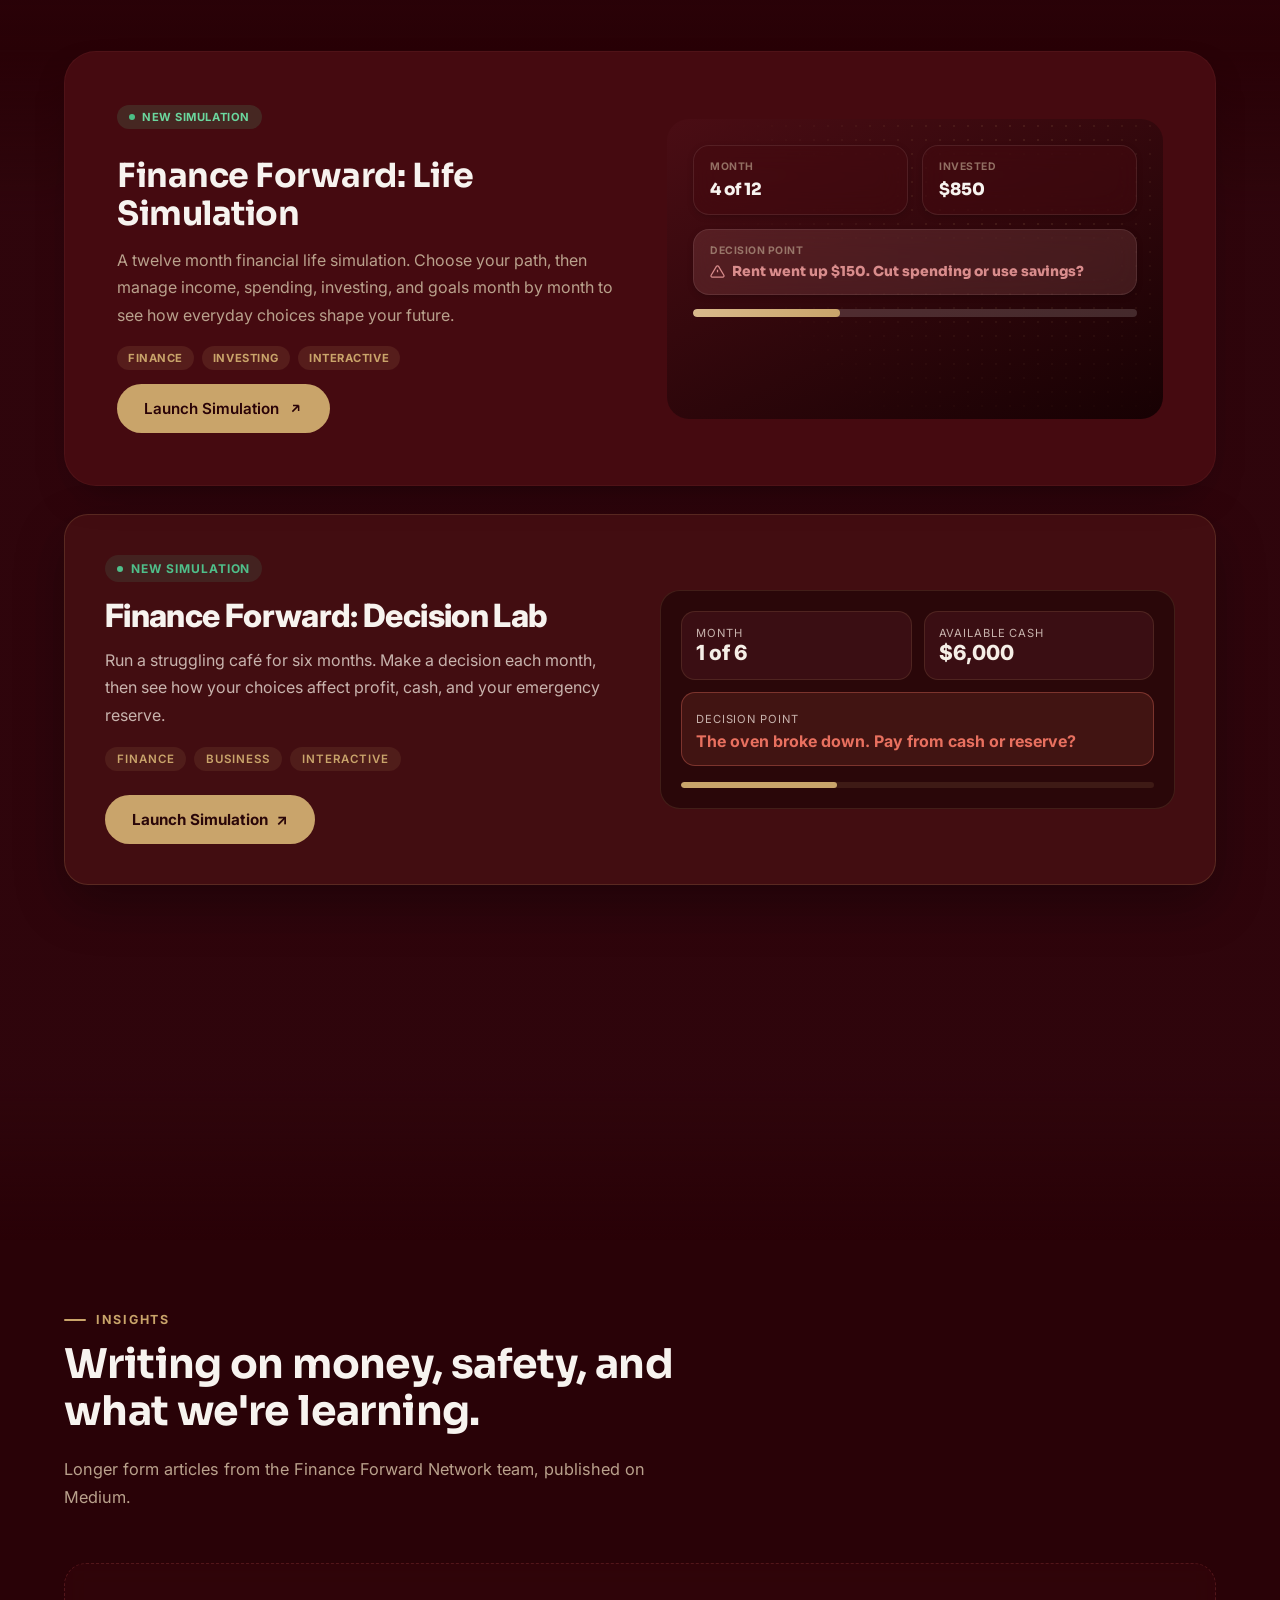
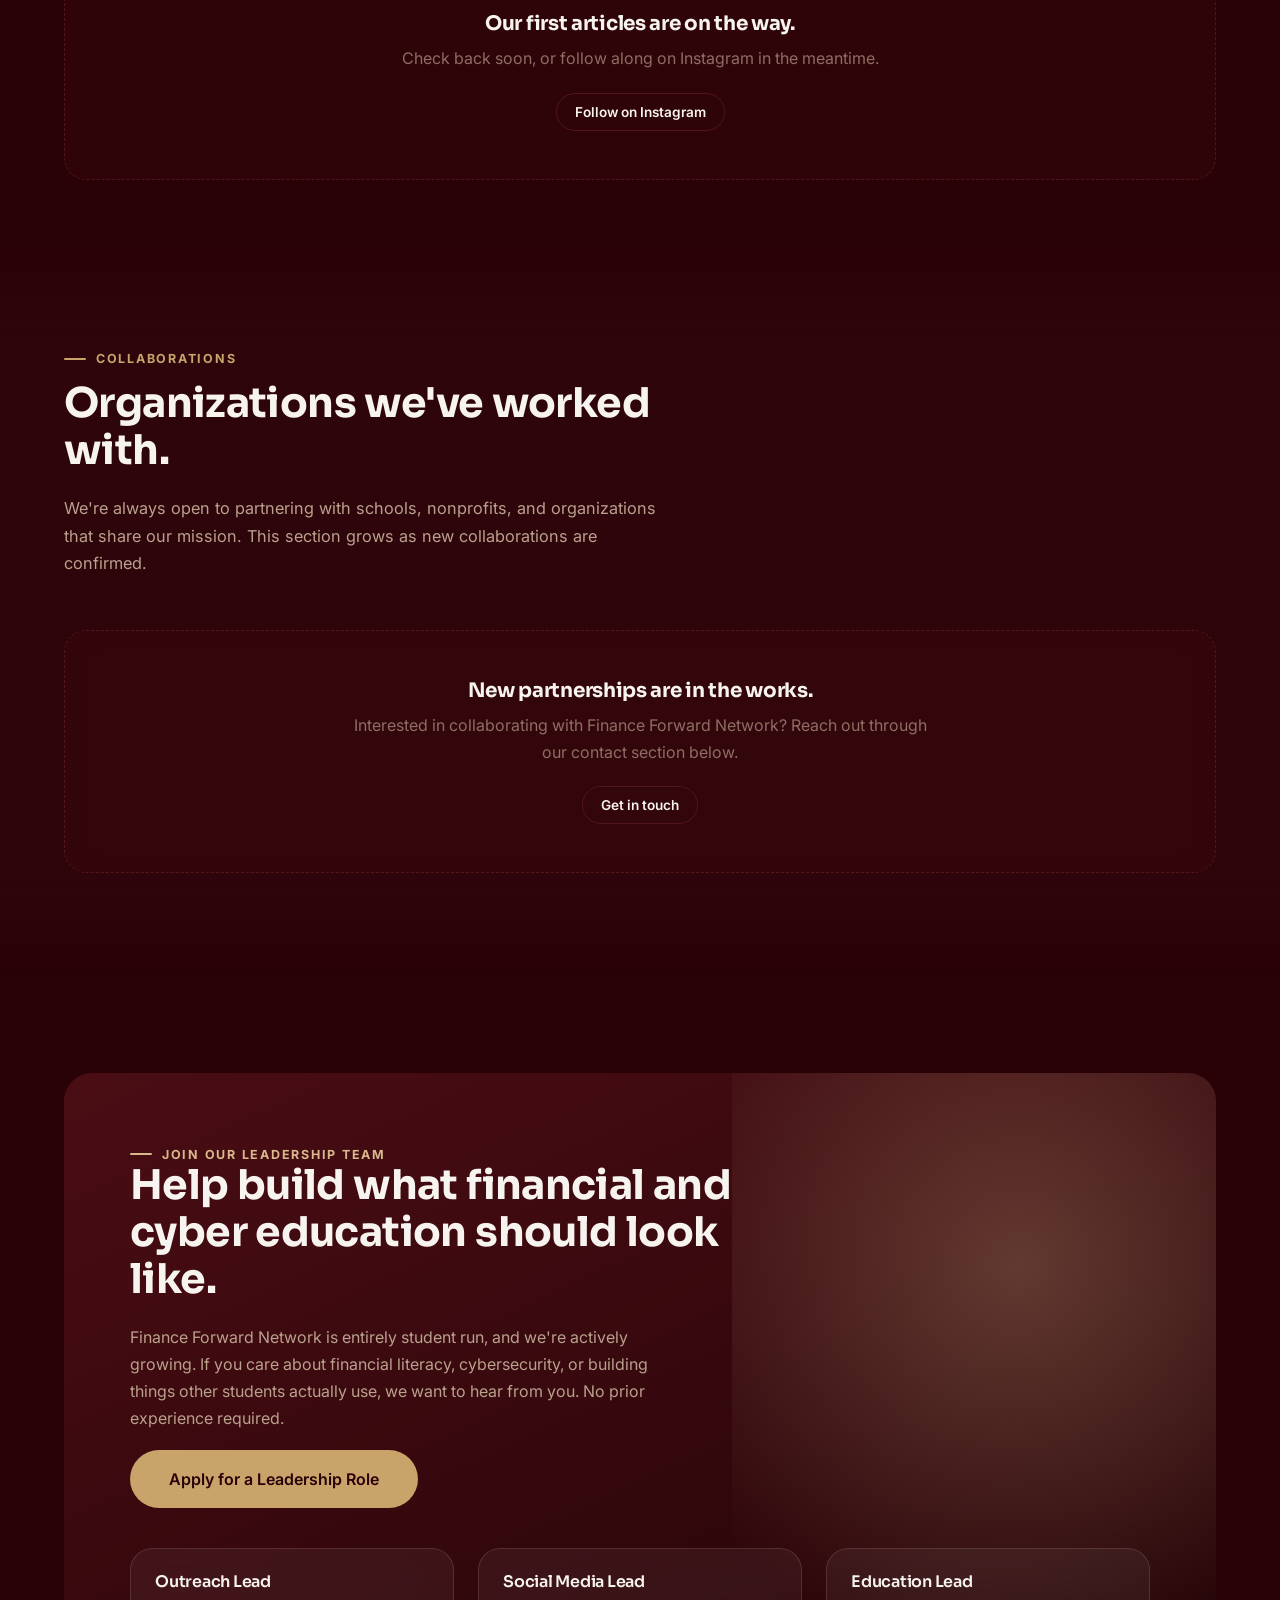
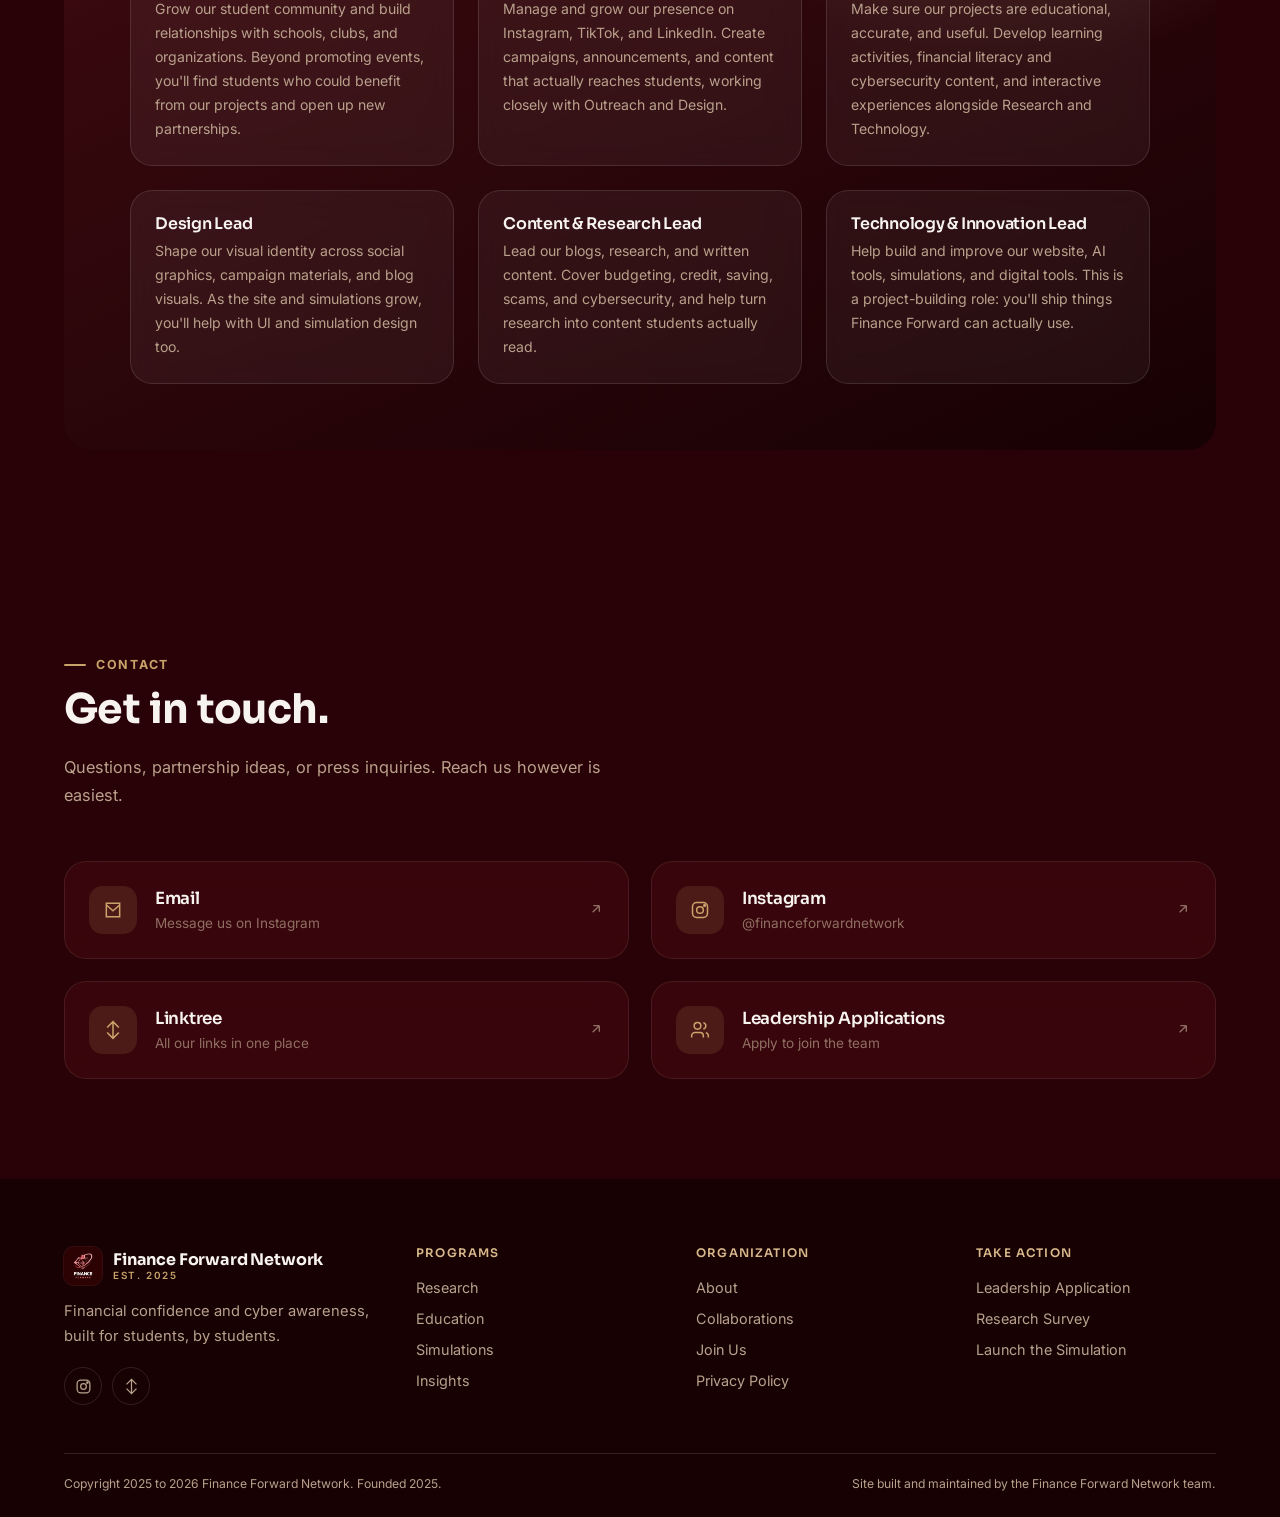
==== commit 869f022d: "Modify .ffn-sim class styles in index.html (margin fix sathviik) Changed the max-width property of t" ====
--- a/index.html
+++ b/index.html
@@ -406,7 +406,7 @@
       <!-- Paste this inside your Simulations section, below the "Finance Forward: Life Simulation" card. -->
 <!-- Links to decision-lab.html, so keep that file in the same folder as your index.html. -->
 <style>
-.ffn-sim{max-width:1100px;margin:0 auto 24px;background:#420d11;border:1px solid rgba(201,164,107,.18);border-radius:24px;padding:40px;display:grid;grid-template-columns:1fr 1fr;gap:40px;align-items:center;box-shadow:0 20px 50px rgba(0,0,0,.3);font-family:Inter,"Segoe UI",system-ui,sans-serif;color:#f5eee6}
+.ffn-sim{max-width:none;margin:0 0 28px;background:#420d11;border:1px solid rgba(201,164,107,.18);border-radius:24px;padding:40px;display:grid;grid-template-columns:1fr 1fr;gap:40px;align-items:center;box-shadow:0 20px 50px rgba(0,0,0,.3);font-family:Inter,"Segoe UI",system-ui,sans-serif;color:#f5eee6}
 @media (max-width:820px){.ffn-sim{grid-template-columns:1fr;padding:24px}}
 .ffn-sim .tag{display:inline-flex;align-items:center;gap:8px;padding:6px 12px;border-radius:999px;background:rgba(79,191,138,.12);color:#4fbf8a;font-size:.75rem;font-weight:700;letter-spacing:.08em;text-transform:uppercase}
 .ffn-sim .tag:before{content:"";width:6px;height:6px;border-radius:50%;background:#4fbf8a}
